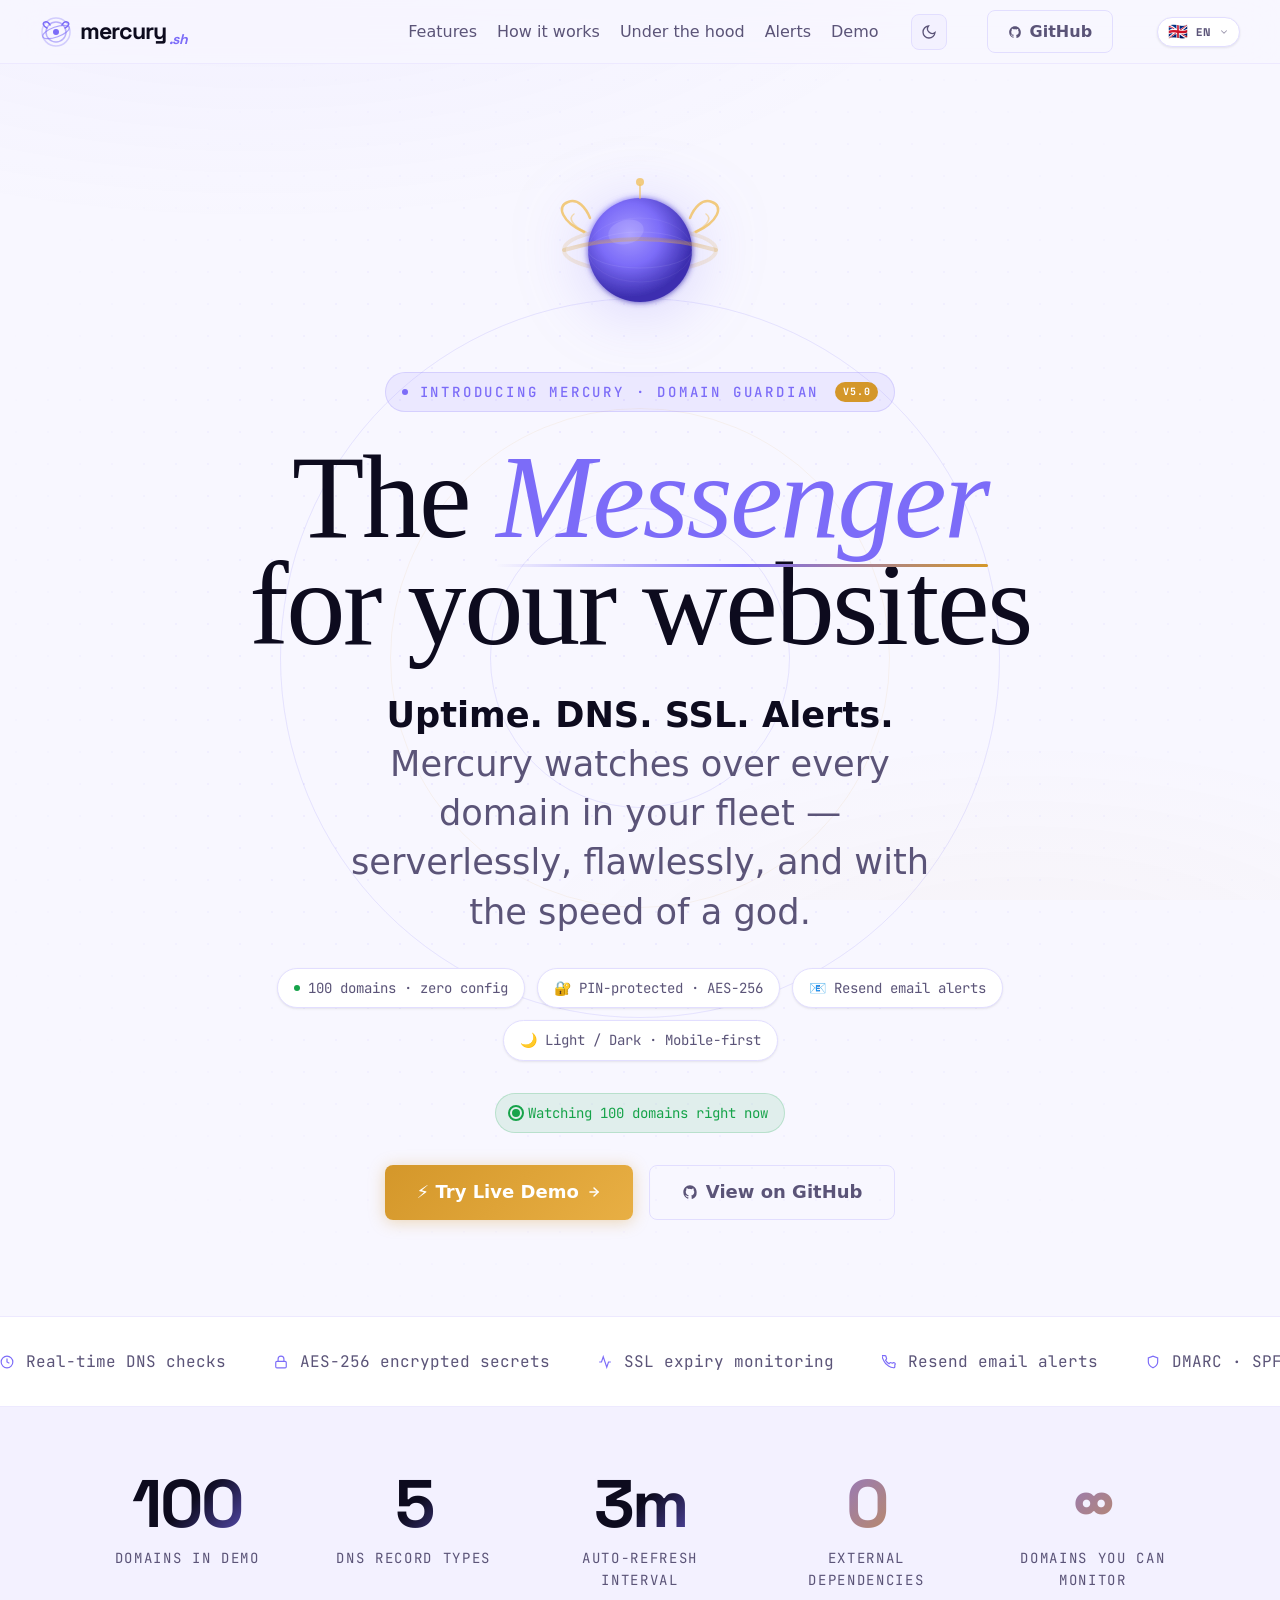
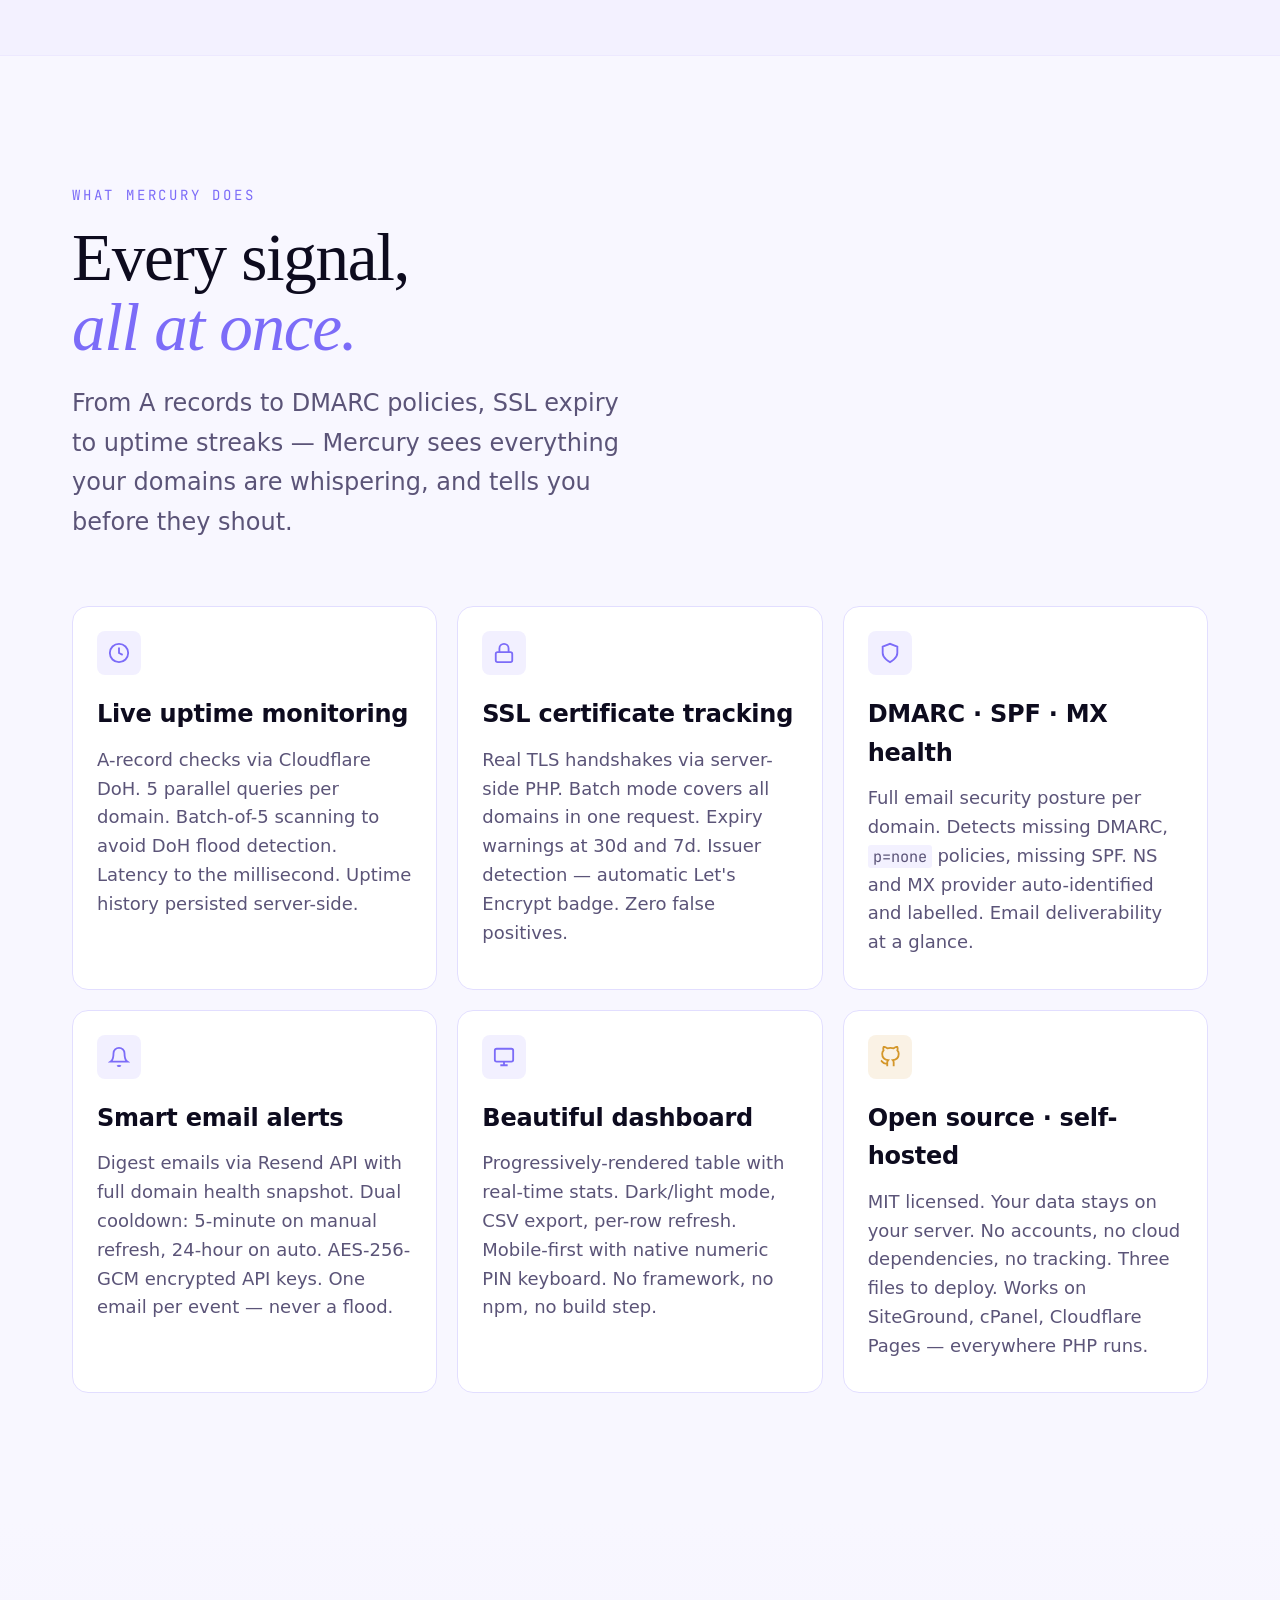
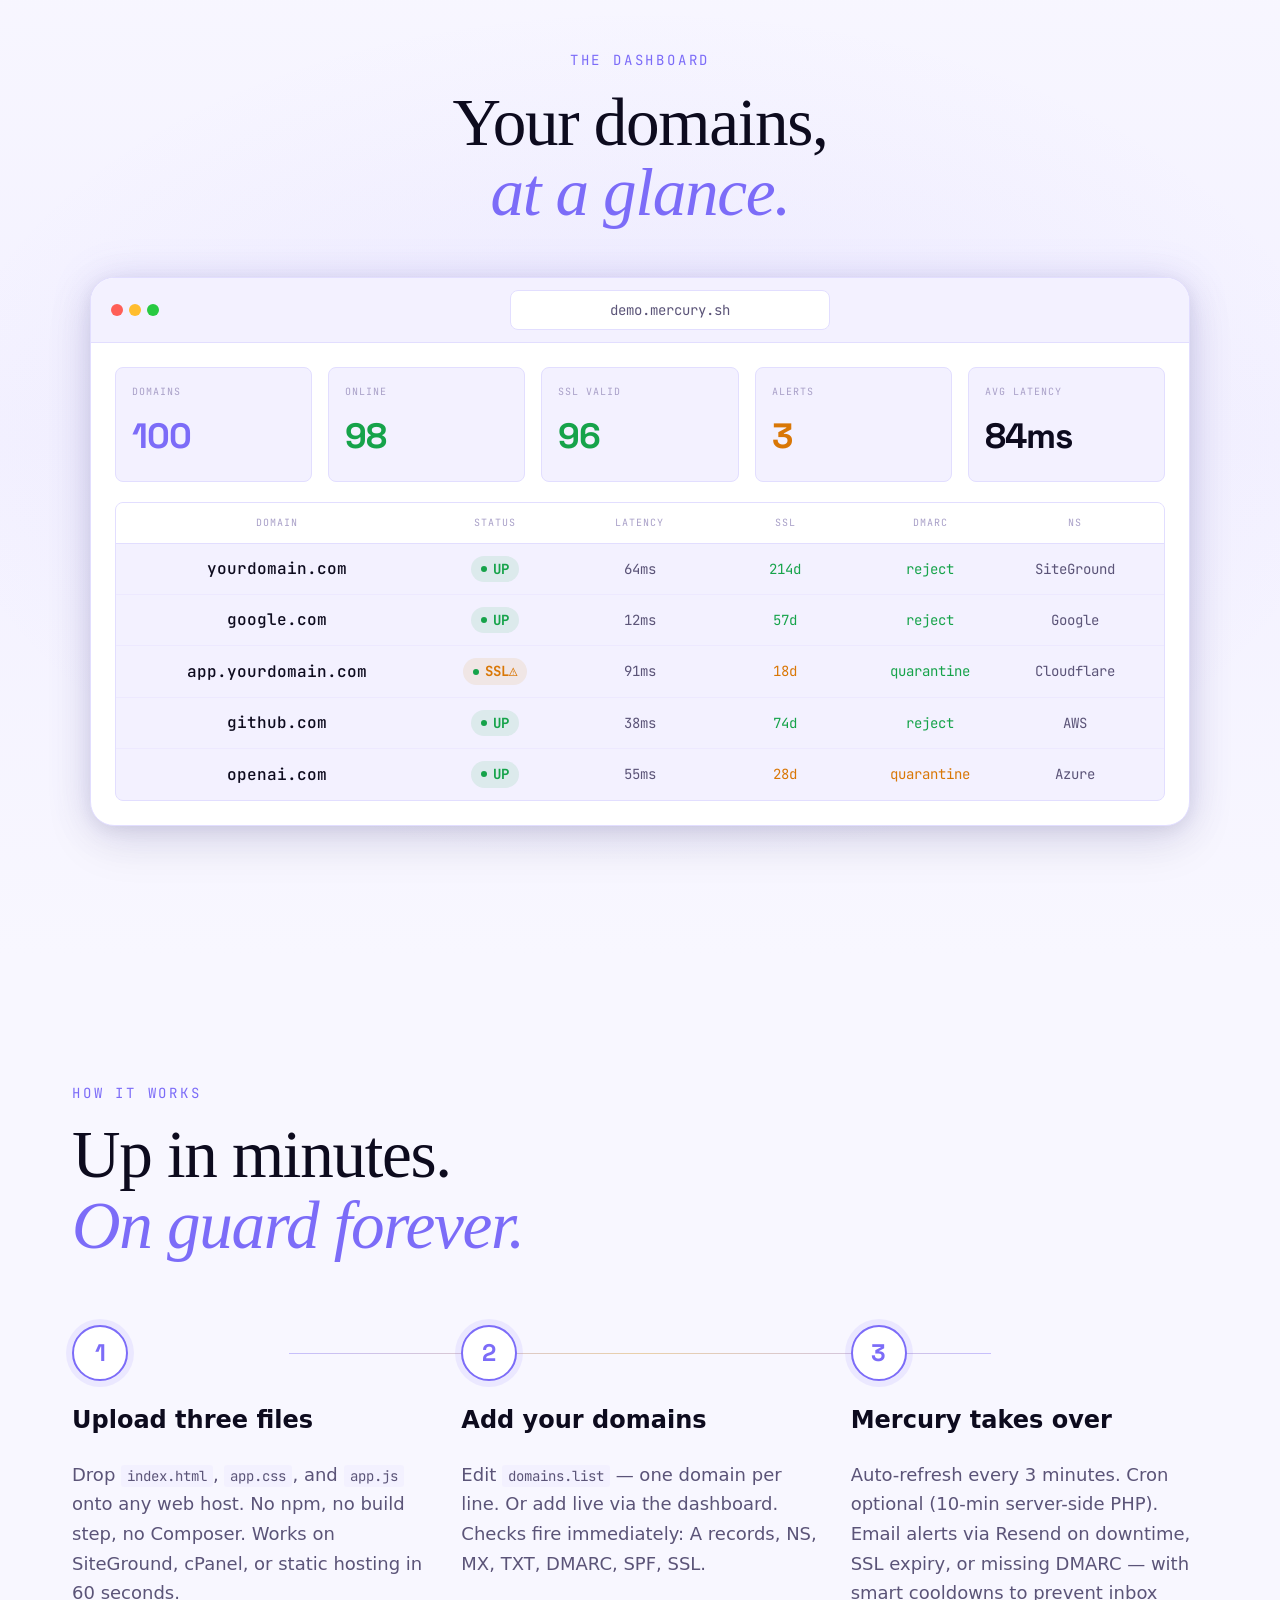
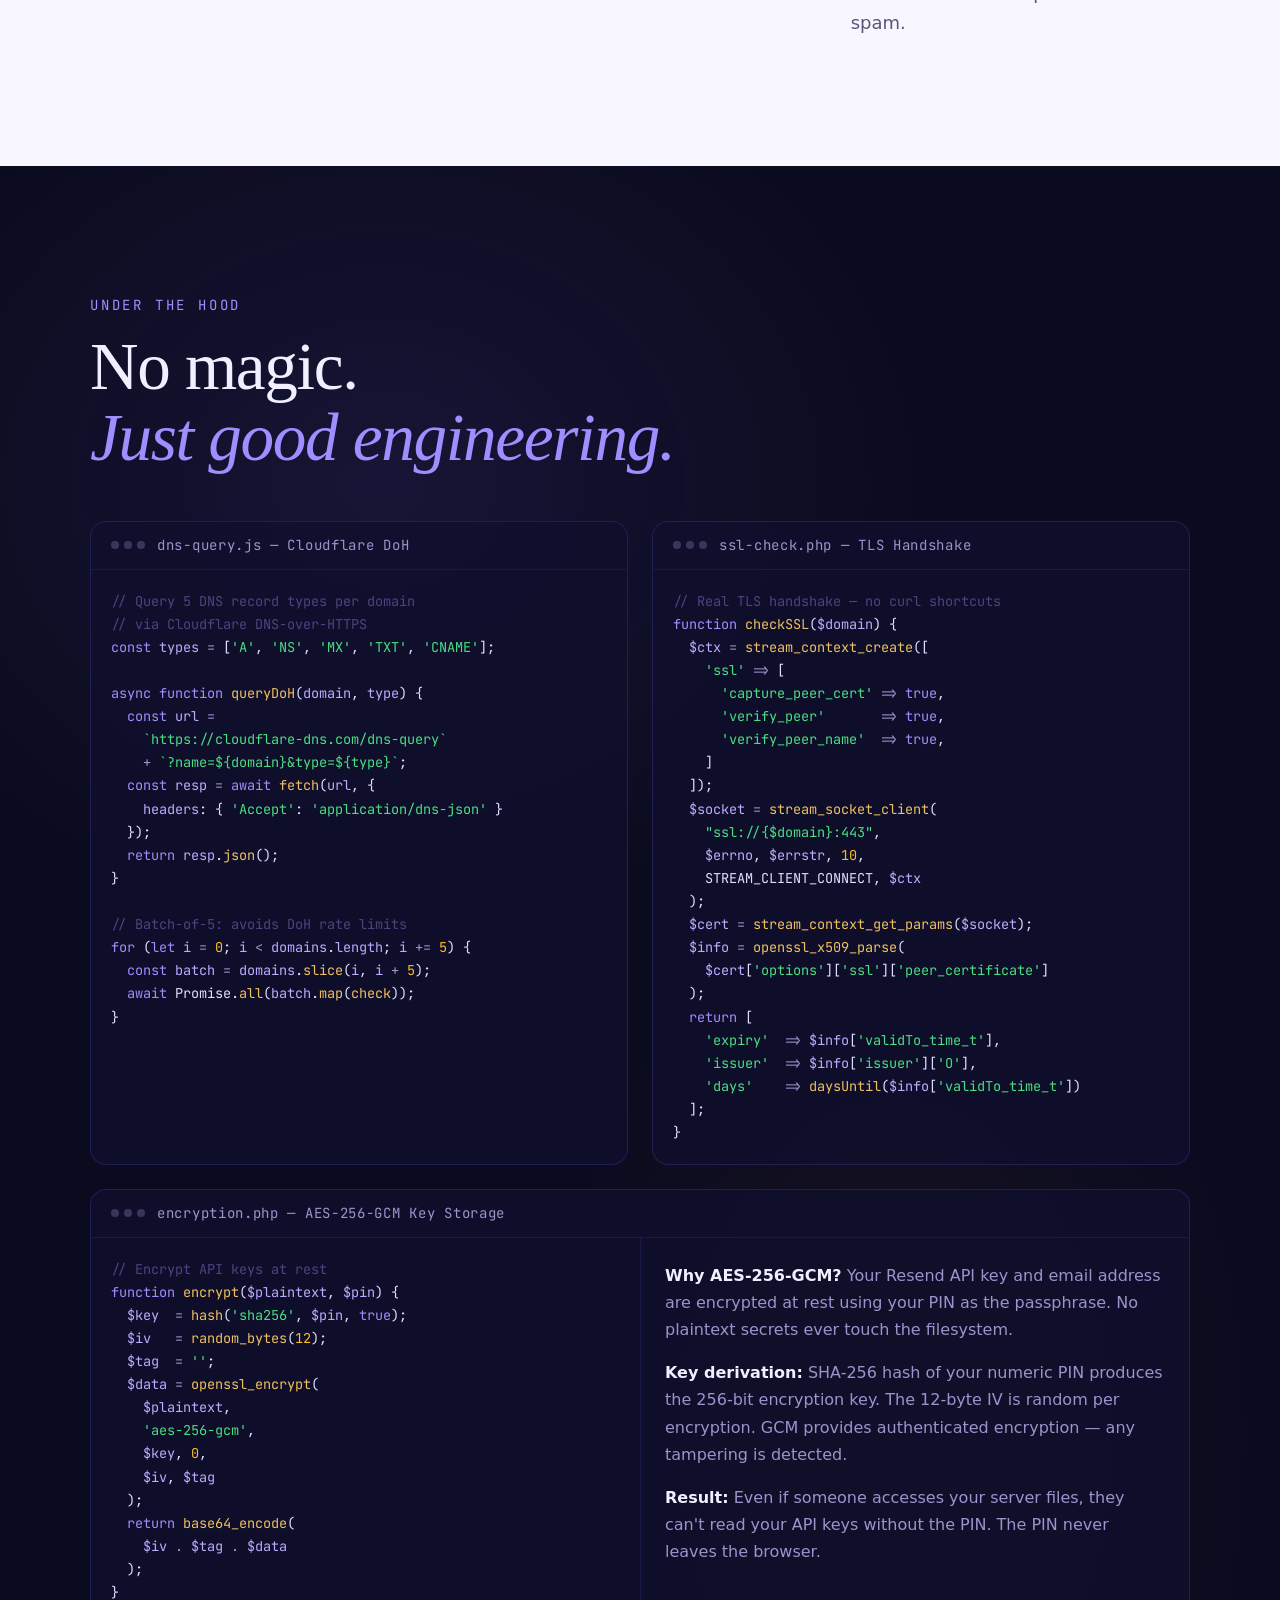
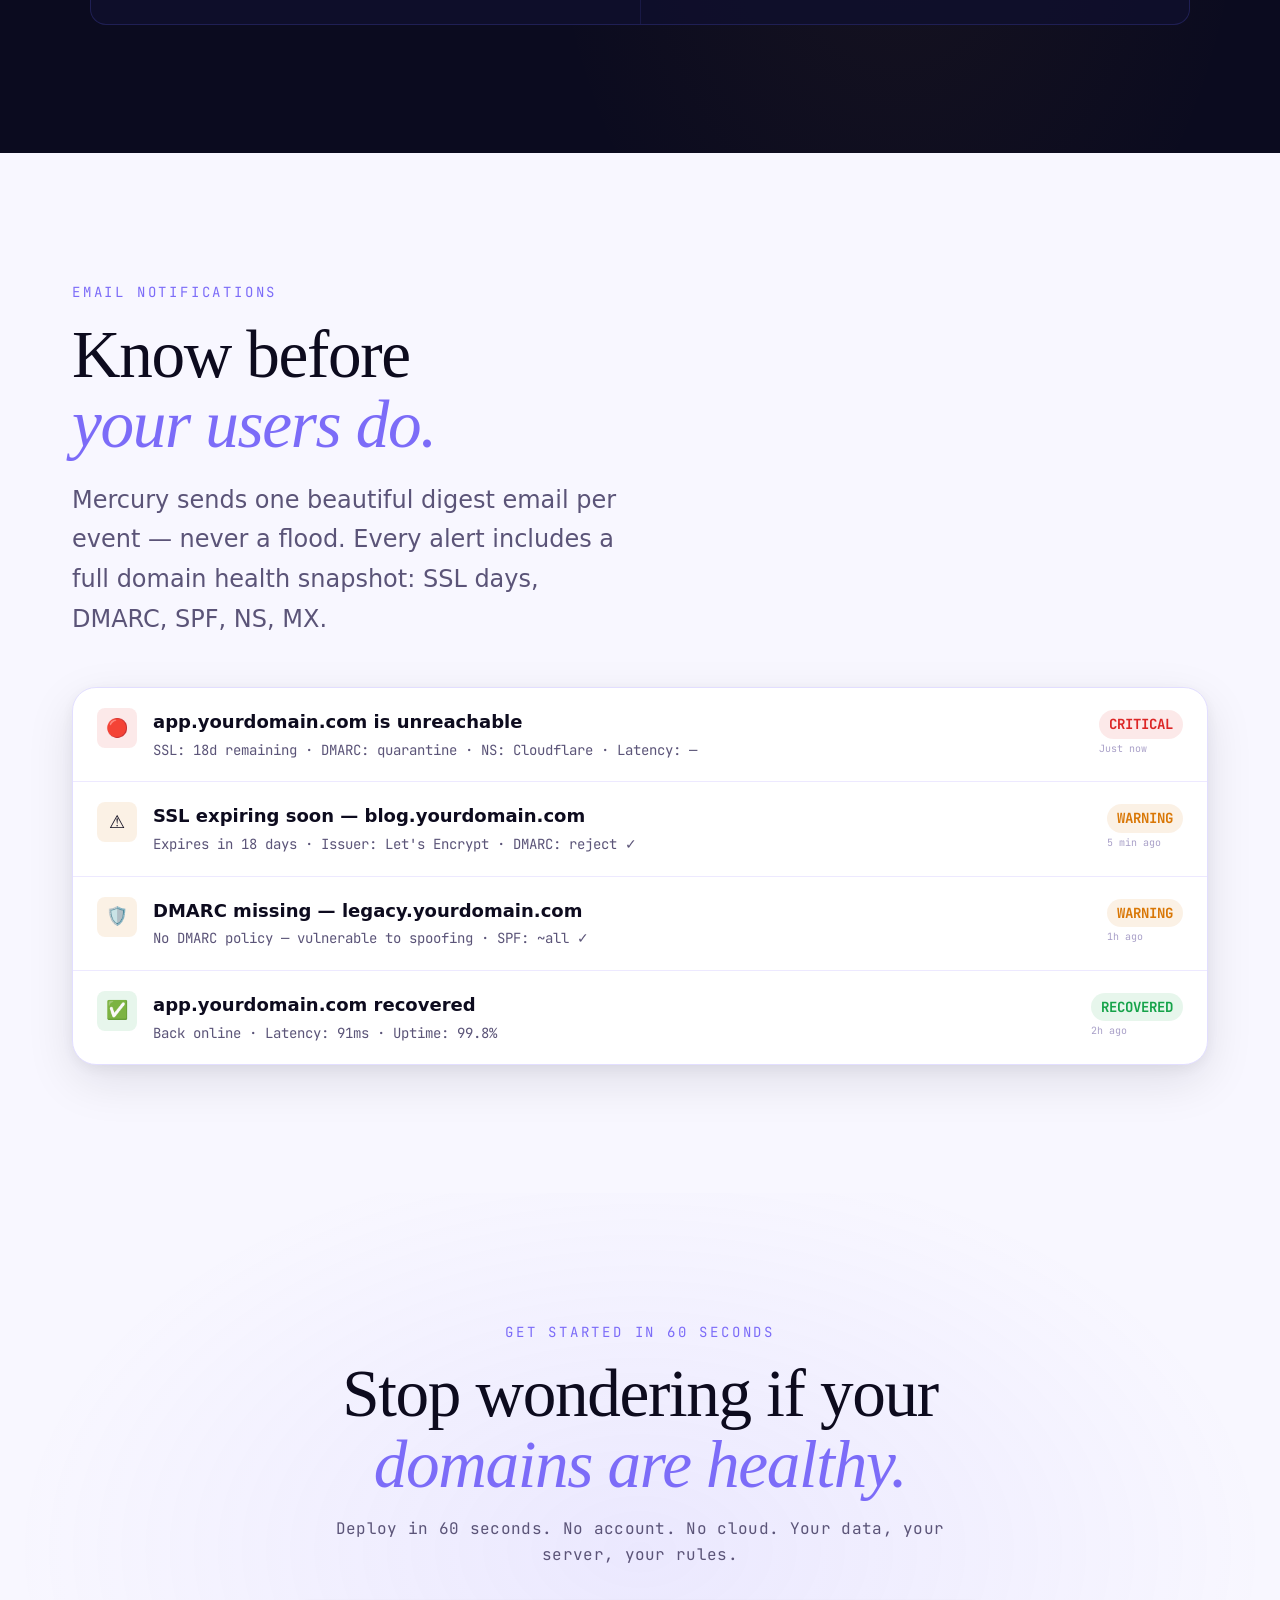
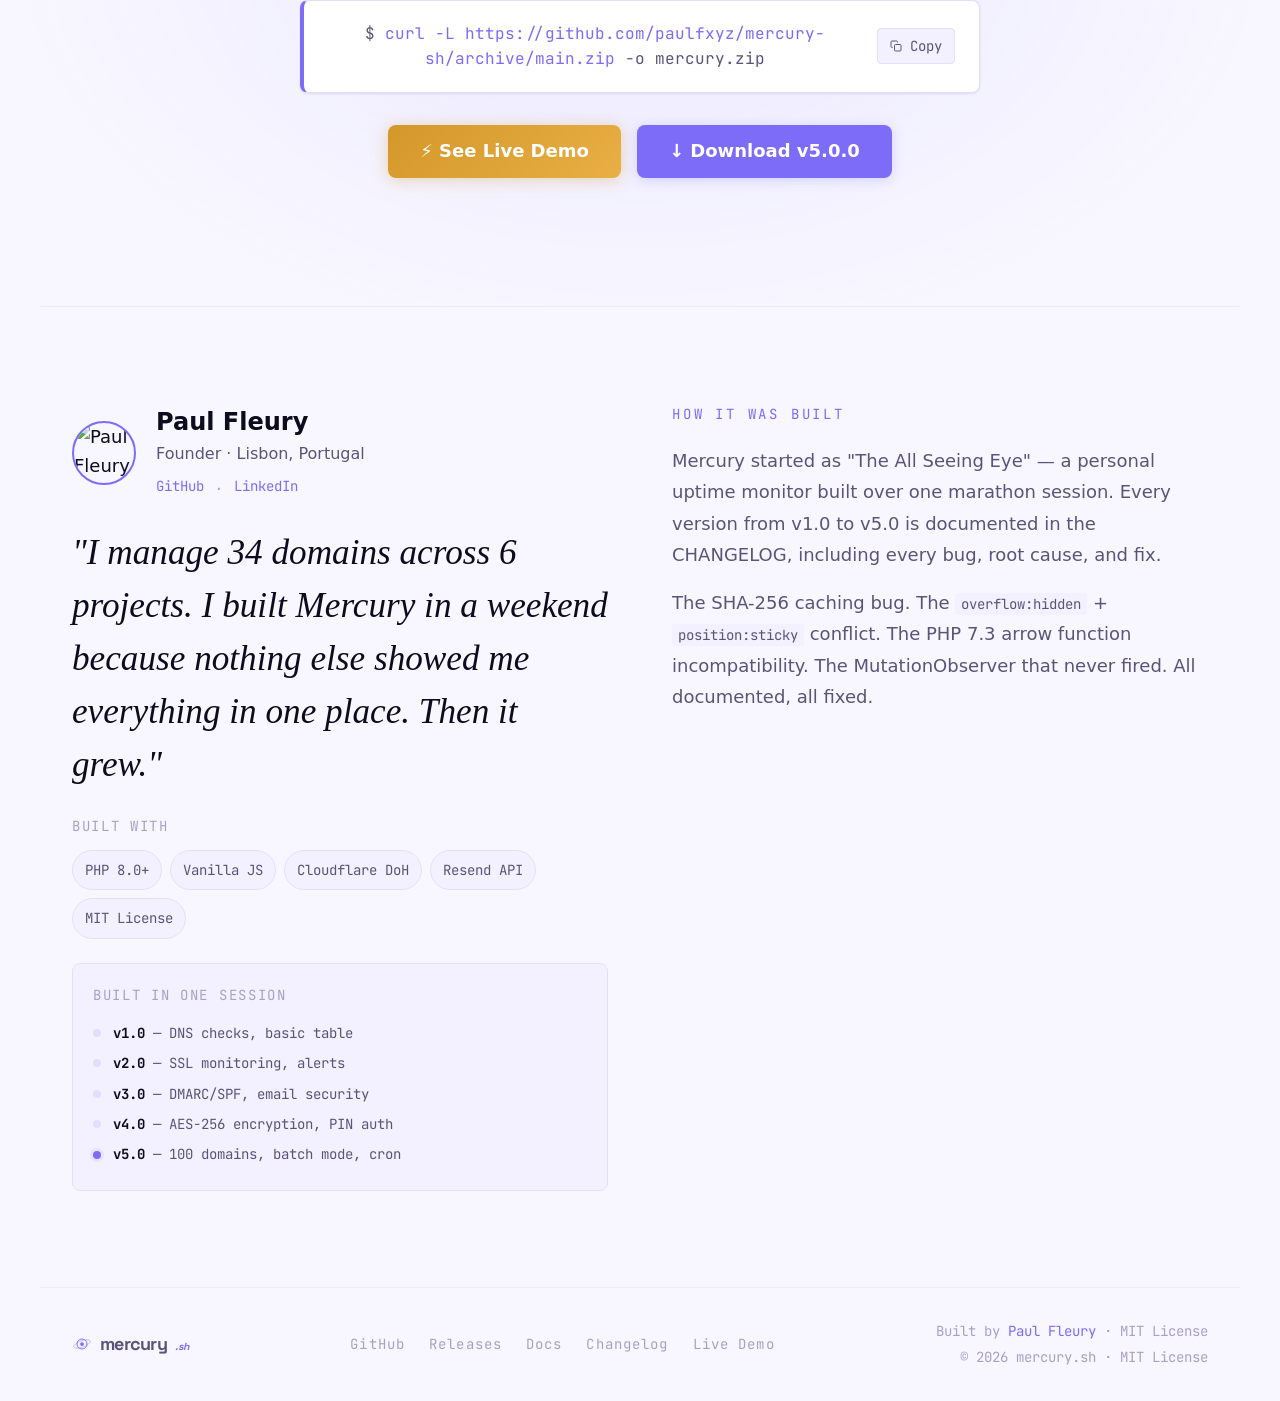
==== landing.html @ 4d234e1e "style: increase logotype size — mercury 1.45rem, .sh 0.88rem" ====
<!DOCTYPE html>
<html lang="en" data-theme="light">
<head>
<!-- Mercury.sh — Domain Guardian -->

<meta charset="UTF-8">
<meta name="viewport" content="width=device-width, initial-scale=1.0">
<title>Mercury — The Messenger God for Your Domains</title>
<meta name="description" content="Mercury watches over your websites and domains. Uptime, DNS, SSL, and email alerts — flawlessly, serverlessly.">
<meta name="theme-color" content="#7C6CF8">

<!-- Favicons & App Icons -->
<!-- SVG favicon — scales perfectly at all sizes -->
<link rel="icon" type="image/svg+xml" href="data:image/svg+xml,%3Csvg xmlns='http://www.w3.org/2000/svg' viewBox='0 0 32 32'%3E%3Crect width='32' height='32' rx='8' fill='%237C6CF8'/%3E%3Ccircle cx='16' cy='16' r='8' stroke='white' stroke-width='1.5' fill='none'/%3E%3Cellipse cx='16' cy='16' rx='13' ry='4.5' stroke='white' stroke-width='1.1' fill='none' transform='rotate(-20 16 16)' opacity='0.8'/%3E%3Ccircle cx='16' cy='16' r='3' fill='white'/%3E%3C/svg%3E">
<!-- PNG fallback for legacy browsers -->
<link rel="alternate icon" type="image/png" sizes="32x32" href="[data-uri]">
<!-- Apple Touch Icon -->
<link rel="apple-touch-icon" sizes="180x180" href="data:image/svg+xml,%3Csvg xmlns='http://www.w3.org/2000/svg' viewBox='0 0 180 180'%3E%3Crect width='180' height='180' rx='40' fill='%237C6CF8'/%3E%3Ccircle cx='90' cy='90' r='50' stroke='white' stroke-width='6' fill='none'/%3E%3Cellipse cx='90' cy='90' rx='80' ry='28' stroke='white' stroke-width='5' fill='none' transform='rotate(-20 90 90)' opacity='0.8'/%3E%3Ccircle cx='90' cy='90' r='16' fill='white'/%3E%3C/svg%3E">
<!-- PWA / manifest color -->
<meta name="apple-mobile-web-app-capable" content="yes">
<meta name="apple-mobile-web-app-status-bar-style" content="default">
<meta name="apple-mobile-web-app-title" content="Mercury">
<meta name="application-name" content="Mercury">
<meta name="msapplication-TileColor" content="#7C6CF8">

<!-- Fonts: Instrument Serif (display) + Cabinet Grotesk (stats) + Satoshi (body) + JetBrains Mono + Space Grotesk (logotype) -->
<link rel="preconnect" href="https://api.fontshare.com">
<link href="https://api.fontshare.com/v2/css?f[]=instrument-serif@400,400i&f[]=cabinet-grotesk@700,800,900&f[]=satoshi@400,500,700&display=swap" rel="stylesheet">
<link rel="preconnect" href="https://fonts.googleapis.com">
<link rel="preconnect" href="https://fonts.gstatic.com" crossorigin>
<link href="https://fonts.googleapis.com/css2?family=JetBrains+Mono:wght@400;500&family=Space+Grotesk:wght@600;700;800&display=swap" rel="stylesheet">

<style>
/* ═══════════════════════════════════════════════════════════
   MERCURY.SH — Design System
   Brand: Mercury, the Winged Messenger God
   Palette: Pearl white primary · Quicksilver violet accent · Midnight dark
   Typography: Instrument Serif (display) · Satoshi (body) · JetBrains Mono (code)
═══════════════════════════════════════════════════════════ */

/* ── Design Tokens ───────────────────────────────────────── */
:root {
  /* Type scale (fluid, clamp-based) */
  --text-xs:   clamp(0.75rem,  0.7rem  + 0.25vw, 0.875rem);
  --text-sm:   clamp(0.875rem, 0.8rem  + 0.35vw, 1rem);
  --text-base: clamp(1rem,     0.95rem + 0.25vw, 1.125rem);
  --text-lg:   clamp(1.125rem, 1rem    + 0.75vw, 1.5rem);
  --text-xl:   clamp(1.5rem,   1.2rem  + 1.25vw, 2.25rem);
  --text-2xl:  clamp(2rem,     1.2rem  + 2.5vw,  3.5rem);
  --text-3xl:  clamp(2.5rem,   1rem    + 4vw,    5rem);
  --text-hero: clamp(3.5rem,   1rem    + 8vw,    9rem);

  /* Spacing (4px base grid) */
  --space-1: 0.25rem; --space-2: 0.5rem; --space-3: 0.75rem;
  --space-4: 1rem;    --space-5: 1.25rem; --space-6: 1.5rem;
  --space-8: 2rem;    --space-10: 2.5rem; --space-12: 3rem;
  --space-16: 4rem;   --space-20: 5rem;   --space-24: 6rem;
  --space-32: 8rem;

  /* Border radius */
  --radius-sm: 4px;
  --radius-md: 8px;
  --radius-lg: 16px;
  --radius-xl: 24px;
  --radius-full: 9999px;

  /* Fonts */
  --font-display: 'Instrument Serif', Georgia, serif;
  --font-logo:    'Space Grotesk', 'Cabinet Grotesk', 'DM Sans', sans-serif;
  --font-body:    'Satoshi', 'DM Sans', system-ui, sans-serif;
  --font-mono:    'JetBrains Mono', 'Fira Code', 'Courier New', monospace;

  /* Transitions */
  --ease: 200ms cubic-bezier(0.16, 1, 0.3, 1);
  --ease-slow: 600ms cubic-bezier(0.16, 1, 0.3, 1);
}

/* ── Light Theme (default) ────────────────────────────────── */
[data-theme="light"] {
  --bg:          #F8F7FF;
  --bg-2:        #FFFFFF;
  --surface:     #FFFFFF;
  --surface-2:   #F3F1FF;
  --surface-3:   #EAE7FF;
  --border:      #E2DEFF;
  --border-soft: #EDE9FF;

  --text:        #0D0B1E;
  --text-muted:  #5B5478;
  --text-faint:  #A9A0C8;

  --accent:      #7C6CF8;
  --accent-2:    #5D4CE8;
  --accent-3:    #A396FF;
  --accent-soft: rgba(124, 108, 248, 0.10);
  --accent-glow: rgba(124, 108, 248, 0.25);

  --gold:        #D4972A;
  --gold-soft:   rgba(212, 151, 42, 0.12);

  --green:       #16A34A;
  --green-soft:  rgba(22, 163, 74, 0.10);
  --red:         #DC2626;
  --amber:       #D97706;

  --shadow-sm:   0 1px 3px rgba(13, 11, 30, 0.06), 0 1px 2px rgba(13, 11, 30, 0.04);
  --shadow-md:   0 4px 16px rgba(13, 11, 30, 0.08), 0 2px 6px rgba(13, 11, 30, 0.05);
  --shadow-lg:   0 16px 48px rgba(13, 11, 30, 0.10), 0 4px 16px rgba(13, 11, 30, 0.06);
  --shadow-glow: 0 0 40px rgba(124, 108, 248, 0.15);
  --shadow-gold: 0 0 40px rgba(212, 151, 42, 0.15);
}

/* ── Dark Theme ────────────────────────────────────────────── */
[data-theme="dark"] {
  --bg:          #07071A;
  --bg-2:        #0D0D28;
  --surface:     #0F0F2E;
  --surface-2:   #161640;
  --surface-3:   #1E1E52;
  --border:      #252560;
  --border-soft: #1A1A48;

  --text:        #F0EEFF;
  --text-muted:  #9B93CC;
  --text-faint:  #4A4480;

  --accent:      #9D8FFF;
  --accent-2:    #B8ADFF;
  --accent-3:    #7C6CF8;
  --accent-soft: rgba(157, 143, 255, 0.12);
  --accent-glow: rgba(157, 143, 255, 0.30);

  --gold:        #F0C060;
  --gold-soft:   rgba(240, 192, 96, 0.12);

  --green:       #4ADE80;
  --green-soft:  rgba(74, 222, 128, 0.12);
  --red:         #F87171;
  --amber:       #FBBF24;

  --shadow-sm:   0 1px 3px rgba(0, 0, 0, 0.4);
  --shadow-md:   0 4px 16px rgba(0, 0, 0, 0.5);
  --shadow-lg:   0 16px 48px rgba(0, 0, 0, 0.6);
  --shadow-glow: 0 0 60px rgba(157, 143, 255, 0.20);
  --shadow-gold: 0 0 60px rgba(240, 192, 96, 0.15);
}

/* ── Reset & Base ──────────────────────────────────────────── */
*, *::before, *::after { box-sizing: border-box; margin: 0; padding: 0; }

html {
  scroll-behavior: smooth;
  scroll-padding-top: 80px;
  -webkit-font-smoothing: antialiased;
  -moz-osx-font-smoothing: grayscale;
}

body {
  font-family: var(--font-body);
  font-size: var(--text-base);
  color: var(--text);
  background: var(--bg);
  line-height: 1.6;
  overflow-x: hidden;
  transition: background var(--ease-slow), color var(--ease-slow);
}

a { color: inherit; text-decoration: none; }
img, svg { display: block; }

/* ── Page-level ambient texture ─────────── */
[data-theme="light"] body::before {
  content: '';
  position: fixed; inset: 0; z-index: -1;
  background:
    radial-gradient(ellipse 80% 50% at 20% -10%, rgba(124,108,248,0.06) 0%, transparent 70%),
    radial-gradient(ellipse 60% 40% at 80% 110%, rgba(212,151,42,0.04) 0%, transparent 70%);
  pointer-events: none;
}

[data-theme="dark"] body::before {
  content: '';
  position: fixed; inset: 0; z-index: -1;
  background:
    radial-gradient(ellipse 80% 50% at 20% -10%, rgba(124,108,248,0.12) 0%, transparent 70%),
    radial-gradient(ellipse 60% 40% at 80% 110%, rgba(240,192,96,0.06) 0%, transparent 70%);
  pointer-events: none;
}

/* ═══════════════════════════════════════════════════════════
   NAVIGATION
═══════════════════════════════════════════════════════════ */
nav {
  position: fixed; top: 0; left: 0; right: 0;
  z-index: 100;
  height: 64px;
  display: flex; align-items: center;
  padding: 0 var(--space-8);
  background: rgba(248, 247, 255, 0.80);
  backdrop-filter: blur(20px) saturate(1.6);
  -webkit-backdrop-filter: blur(20px) saturate(1.6);
  border-bottom: 1px solid var(--border-soft);
  transition: background var(--ease-slow);
}

[data-theme="dark"] nav {
  background: rgba(7, 7, 26, 0.85);
}

.nav-inner {
  max-width: 1200px;
  width: 100%;
  margin: 0 auto;
  display: flex;
  align-items: center;
  gap: var(--space-8);
}

/* Logo */
.nav-logo {
  display: flex;
  align-items: center;
  gap: var(--space-2);
  flex-shrink: 0;
  text-decoration: none;
}

.nav-logo-icon {
  width: 32px; height: 32px;
  color: var(--accent);
  flex-shrink: 0;
}

.nav-logo-wordmark {
  display: inline-flex;
  align-items: baseline;
  gap: 2px;
  line-height: 1;
}

.nav-logo-wordmark .logo-mercury {
  font-family: 'Space Grotesk', sans-serif;
  font-size: 1.45rem;
  font-weight: 700;
  letter-spacing: -0.04em;
  color: var(--text);
  line-height: 1;
}

.nav-logo-wordmark .logo-sh {
  font-family: 'Space Grotesk', sans-serif;
  font-size: 0.88rem;
  font-weight: 700;
  font-style: italic;
  letter-spacing: -0.01em;
  color: var(--accent);
  line-height: 1;
  /* shift down relative to baseline */
  position: relative;
  top: 5px;
}

/* Nav links */
.nav-links {
  display: flex;
  align-items: center;
  gap: var(--space-5);
  margin-left: auto;
  list-style: none;
  flex-shrink: 1;
  min-width: 0;
}

.nav-links a {
  font-family: var(--font-body);
  font-size: var(--text-sm);
  font-weight: 500;
  color: var(--text-muted);
  white-space: nowrap;
  transition: color var(--ease);
}

.nav-links a:hover { color: var(--accent); }

/* Hamburger button (hidden on desktop) */
.nav-hamburger {
  display: none;
  flex-direction: column;
  justify-content: center;
  gap: 5px;
  width: 36px;
  height: 36px;
  padding: 6px;
  background: var(--surface-2);
  border: 1px solid var(--border);
  border-radius: var(--radius-md);
  cursor: pointer;
  flex-shrink: 0;
  transition: background var(--ease), border-color var(--ease);
  margin-left: var(--space-2);
}

.nav-hamburger span {
  display: block;
  height: 2px;
  background: var(--text-muted);
  border-radius: 2px;
  transition: transform 250ms ease, opacity 250ms ease, background var(--ease);
}

.nav-hamburger:hover { border-color: var(--accent); background: var(--accent-soft); }
.nav-hamburger:hover span { background: var(--accent); }

/* Hamburger → X animation */
.nav-hamburger.open span:nth-child(1) { transform: translateY(7px) rotate(45deg); }
.nav-hamburger.open span:nth-child(2) { opacity: 0; transform: scaleX(0); }
.nav-hamburger.open span:nth-child(3) { transform: translateY(-7px) rotate(-45deg); }

/* Mobile nav drawer */
.nav-mobile {
  display: none;
  position: fixed;
  top: 64px;
  left: 0;
  right: 0;
  z-index: 99;
  background: var(--surface);
  border-bottom: 1px solid var(--border);
  box-shadow: var(--shadow-lg);
  padding: var(--space-4) var(--space-6);
  flex-direction: column;
  gap: var(--space-1);
  transform: translateY(-8px);
  opacity: 0;
  transition: transform 220ms cubic-bezier(0.16, 1, 0.3, 1), opacity 220ms ease;
}

[data-theme="dark"] .nav-mobile {
  background: rgba(13, 11, 30, 0.97);
  backdrop-filter: blur(20px);
}

.nav-mobile.open {
  display: flex;
  transform: translateY(0);
  opacity: 1;
}

.nav-mobile a {
  display: block;
  padding: var(--space-3) var(--space-2);
  font-family: var(--font-body);
  font-size: var(--text-base);
  font-weight: 500;
  color: var(--text-muted);
  border-radius: var(--radius-md);
  transition: background var(--ease), color var(--ease);
}

.nav-mobile a:hover {
  background: var(--accent-soft);
  color: var(--accent);
}

.nav-mobile-divider {
  height: 1px;
  background: var(--border-soft);
  margin: var(--space-2) 0;
}

/* Mobile lang picker inside drawer */
.nav-mobile-lang {
  display: flex;
  flex-wrap: wrap;
  gap: var(--space-2);
  padding: var(--space-2) var(--space-2) var(--space-3);
}

.nav-mobile-lang-btn {
  display: inline-flex;
  align-items: center;
  gap: var(--space-2);
  padding: var(--space-2) var(--space-3);
  border-radius: var(--radius-full);
  border: 1px solid var(--border);
  background: var(--surface-2);
  font-family: var(--font-body);
  font-size: var(--text-xs);
  color: var(--text-muted);
  cursor: pointer;
  transition: all var(--ease);
  white-space: nowrap;
}

.nav-mobile-lang-btn:hover,
.nav-mobile-lang-btn.active {
  background: var(--accent-soft);
  border-color: var(--accent);
  color: var(--accent);
}

/* Theme toggle */
.theme-btn {
  display: flex; align-items: center; justify-content: center;
  width: 36px; height: 36px;
  background: var(--surface-2);
  border: 1px solid var(--border);
  border-radius: var(--radius-md);
  cursor: pointer;
  color: var(--text-muted);
  transition: all var(--ease);
  flex-shrink: 0;
}
.theme-btn:hover { color: var(--accent); border-color: var(--accent); }

/* CTA button */
.btn {
  display: inline-flex; align-items: center; gap: var(--space-2);
  padding: var(--space-2) var(--space-5);
  font-family: var(--font-body);
  font-size: var(--text-sm);
  font-weight: 700;
  border-radius: var(--radius-md);
  cursor: pointer;
  transition: all var(--ease);
  border: none;
  touch-action: manipulation;
  white-space: nowrap;
}

.btn-primary {
  background: var(--accent);
  color: #fff;
  box-shadow: 0 2px 12px var(--accent-glow);
}
.btn-primary:hover {
  background: var(--accent-2);
  transform: translateY(-1px);
  box-shadow: 0 4px 20px var(--accent-glow);
}

.btn-gold {
  background: linear-gradient(135deg, #D4972A, #E8AF44);
  color: #fff;
  box-shadow: 0 2px 16px rgba(212, 151, 42, 0.35);
  padding: var(--space-3) var(--space-6);
  font-size: var(--text-base);
}
.btn-gold:hover {
  transform: translateY(-2px);
  box-shadow: 0 6px 24px rgba(212, 151, 42, 0.45);
  filter: brightness(1.05);
}

.btn-ghost {
  background: transparent;
  color: var(--text-muted);
  border: 1px solid var(--border);
}
.btn-ghost:hover {
  border-color: var(--accent);
  color: var(--accent);
}

.btn-lg {
  padding: var(--space-3) var(--space-8);
  font-size: var(--text-base);
}

/* ═══════════════════════════════════════════════════════════
   HERO
═══════════════════════════════════════════════════════════ */
.hero {
  min-height: 100vh;
  display: grid;
  place-items: center;
  padding: calc(64px + var(--space-24)) var(--space-8) var(--space-24);
  position: relative;
  overflow: hidden;
}

/* Subtle dot grid background */
.hero::before {
  content: '';
  position: absolute; inset: 0;
  background-image: radial-gradient(circle, var(--border) 1px, transparent 1px);
  background-size: 32px 32px;
  mask-image: radial-gradient(ellipse 70% 70% at 50% 50%, black 30%, transparent 80%);
  -webkit-mask-image: radial-gradient(ellipse 70% 70% at 50% 50%, black 30%, transparent 80%);
  opacity: 0.5;
}

.hero-inner {
  position: relative;
  max-width: 900px;
  width: 100%;
  text-align: center;
  display: flex;
  flex-direction: column;
  align-items: center;
  gap: var(--space-8);
}

/* Mercury planet SVG */
.hero-planet {
  width: clamp(120px, 20vw, 180px);
  height: clamp(120px, 20vw, 180px);
  animation: planet-float 8s ease-in-out infinite;
  filter: drop-shadow(0 8px 32px var(--accent-glow));
}

@keyframes planet-float {
  0%, 100% { transform: translateY(0) rotate(0deg); }
  33%       { transform: translateY(-12px) rotate(2deg); }
  66%       { transform: translateY(-6px) rotate(-1deg); }
}

/* Orbital ring slow spin */
@keyframes ring-spin {
  from { transform: rotate(-20deg); }
  to   { transform: rotate(340deg); }
}

/* Eyebrow */
.hero-eyebrow {
  display: inline-flex;
  align-items: center;
  gap: var(--space-3);
  font-family: var(--font-mono);
  font-size: var(--text-xs);
  font-weight: 500;
  letter-spacing: 0.2em;
  text-transform: uppercase;
  color: var(--accent);
  background: var(--accent-soft);
  border: 1px solid rgba(124, 108, 248, 0.2);
  padding: var(--space-2) var(--space-4);
  border-radius: var(--radius-full);
}

.eyebrow-dot {
  width: 6px; height: 6px;
  border-radius: 50%;
  background: var(--accent);
  animation: pulse-dot 2s ease-in-out infinite;
}

.eyebrow-badge {
  font-family: var(--font-mono);
  font-size: 10px;
  font-weight: 700;
  letter-spacing: 0.08em;
  text-transform: uppercase;
  background: var(--gold);
  color: #fff;
  padding: 2px 8px;
  border-radius: var(--radius-full);
  margin-left: var(--space-1);
}

@keyframes pulse-dot {
  0%, 100% { opacity: 1; transform: scale(1); }
  50%       { opacity: 0.4; transform: scale(0.7); }
}

/* Hero title */
.hero-title {
  font-family: var(--font-display);
  font-size: var(--text-hero);
  font-weight: 400;
  line-height: 0.9;
  letter-spacing: -0.02em;
  color: var(--text);
}

.hero-title em {
  font-style: italic;
  color: var(--accent);
  position: relative;
}

/* Shimmering underline on title accent */
.hero-title em::after {
  content: '';
  position: absolute;
  bottom: -4px; left: 0; right: 0;
  height: 3px;
  background: linear-gradient(90deg, transparent, var(--accent), var(--gold), var(--accent), transparent);
  background-size: 200% 100%;
  border-radius: 2px;
  animation: shimmer-line 3s linear infinite;
}

@keyframes shimmer-line {
  0%   { background-position: 200% 0; }
  100% { background-position: -200% 0; }
}

/* Hero subtitle */
.hero-subtitle {
  font-family: var(--font-body);
  font-size: var(--text-xl);
  font-weight: 500;
  color: var(--text-muted);
  line-height: 1.4;
  max-width: 580px;
}

.hero-subtitle strong {
  color: var(--text);
  font-weight: 700;
}

/* Stat pills */
.hero-stats {
  display: flex;
  flex-wrap: wrap;
  justify-content: center;
  gap: var(--space-3);
}

.stat-pill {
  display: inline-flex;
  align-items: center;
  gap: var(--space-2);
  font-family: var(--font-mono);
  font-size: var(--text-xs);
  color: var(--text-muted);
  background: var(--surface);
  border: 1px solid var(--border);
  padding: var(--space-2) var(--space-4);
  border-radius: var(--radius-full);
  box-shadow: var(--shadow-sm);
}

.stat-pill-dot {
  width: 6px; height: 6px;
  border-radius: 50%;
  background: var(--green);
}

/* Live counter animation */
.live-indicator {
  display: inline-flex;
  align-items: center;
  gap: var(--space-2);
  font-family: var(--font-mono);
  font-size: var(--text-xs);
  color: var(--green);
  background: var(--green-soft);
  border: 1px solid rgba(22, 163, 74, 0.2);
  padding: var(--space-2) var(--space-4);
  border-radius: var(--radius-full);
}

.live-indicator .pulse-ring {
  width: 8px; height: 8px;
  border-radius: 50%;
  background: var(--green);
  position: relative;
}

.live-indicator .pulse-ring::after {
  content: '';
  position: absolute; inset: -4px;
  border-radius: 50%;
  border: 2px solid var(--green);
  animation: ring-pulse 2s ease-out infinite;
}

@keyframes ring-pulse {
  0%   { opacity: 1; transform: scale(0.6); }
  100% { opacity: 0; transform: scale(1.6); }
}

/* Hero buttons */
.hero-actions {
  display: flex;
  flex-wrap: wrap;
  justify-content: center;
  gap: var(--space-4);
}

/* ═══════════════════════════════════════════════════════════
   ORBITAL ANIMATION (hero decorative rings)
═══════════════════════════════════════════════════════════ */
.orbit-ring {
  position: absolute;
  border-radius: 50%;
  border: 1px solid rgba(124, 108, 248, 0.15);
  top: 50%;
  left: 50%;
  transform: translate(-50%, -50%);
  animation: orbit-pulse 6s ease-in-out infinite;
  pointer-events: none;
}

.orbit-ring:nth-child(1) { width: 300px; height: 300px; animation-delay: 0s; }
.orbit-ring:nth-child(2) { width: 500px; height: 500px; animation-delay: -2s; border-color: rgba(212,151,42,0.08); animation: orbit-pulse 6s ease-in-out infinite, orbit-rotate 60s linear infinite; }
.orbit-ring:nth-child(3) { width: 720px; height: 720px; animation-delay: -4s; }

@keyframes orbit-pulse {
  0%, 100% { opacity: 0.5; transform: translate(-50%, -50%) scale(1); }
  50%       { opacity: 1;   transform: translate(-50%, -50%) scale(1.02); }
}

@keyframes orbit-rotate {
  from { transform: translate(-50%, -50%) rotate(0deg); }
  to   { transform: translate(-50%, -50%) rotate(360deg); }
}

/* ═══════════════════════════════════════════════════════════
   MARQUEE (trust bar)
═══════════════════════════════════════════════════════════ */
.marquee-section {
  padding: var(--space-8) 0;
  border-top: 1px solid var(--border-soft);
  border-bottom: 1px solid var(--border-soft);
  overflow: hidden;
  background: var(--surface);
}

.marquee-track {
  display: flex;
  gap: var(--space-12);
  animation: marquee 30s linear infinite;
  width: max-content;
}

.marquee-item {
  display: flex;
  align-items: center;
  gap: var(--space-3);
  font-family: var(--font-mono);
  font-size: var(--text-sm);
  color: var(--text-muted);
  white-space: nowrap;
  flex-shrink: 0;
}

.marquee-item svg { color: var(--accent); }

@keyframes marquee {
  from { transform: translateX(0); }
  to   { transform: translateX(-50%); }
}

/* ═══════════════════════════════════════════════════════════
   NUMBERS STATS BAND
═══════════════════════════════════════════════════════════ */
.numbers-section {
  padding: var(--space-16) var(--space-8);
  background: var(--surface-2);
  border-bottom: 1px solid var(--border-soft);
}

.numbers-inner {
  max-width: 1100px;
  margin: 0 auto;
  display: grid;
  grid-template-columns: repeat(5, 1fr);
  gap: var(--space-8);
  text-align: center;
}

.number-item {
  display: flex;
  flex-direction: column;
  gap: var(--space-2);
}

.number-value {
  font-family: var(--font-logo);
  font-size: clamp(2.5rem, 1rem + 4vw, 4.5rem);
  font-weight: 900;
  letter-spacing: -0.04em;
  line-height: 1;
  color: var(--text);
  background: linear-gradient(135deg, var(--text) 50%, var(--accent) 100%);
  -webkit-background-clip: text;
  -webkit-text-fill-color: transparent;
  background-clip: text;
}

.number-value.accent-grad {
  background: linear-gradient(135deg, var(--accent) 0%, var(--gold) 100%);
  -webkit-background-clip: text;
  -webkit-text-fill-color: transparent;
  background-clip: text;
}

.number-label {
  font-family: var(--font-mono);
  font-size: var(--text-xs);
  letter-spacing: 0.12em;
  text-transform: uppercase;
  color: var(--text-muted);
}

/* ═══════════════════════════════════════════════════════════
   FEATURES SECTION
═══════════════════════════════════════════════════════════ */
.section {
  max-width: 1200px;
  margin: 0 auto;
  padding: var(--space-32) var(--space-8);
}

.section-eyebrow {
  font-family: var(--font-mono);
  font-size: var(--text-xs);
  letter-spacing: 0.2em;
  text-transform: uppercase;
  color: var(--accent);
  margin-bottom: var(--space-4);
}

.section-title {
  font-family: var(--font-display);
  font-size: var(--text-3xl);
  font-weight: 400;
  line-height: 1.05;
  letter-spacing: -0.02em;
  color: var(--text);
  margin-bottom: var(--space-5);
}

.section-title em {
  font-style: italic;
  color: var(--accent);
}

.section-body {
  font-size: var(--text-lg);
  color: var(--text-muted);
  max-width: 560px;
  line-height: 1.65;
}

/* Feature grid */
.feature-grid {
  display: grid;
  grid-template-columns: repeat(3, 1fr);
  gap: var(--space-5);
  margin-top: var(--space-16);
}

.feature-card {
  background: var(--surface);
  border: 1px solid var(--border);
  border-radius: var(--radius-lg);
  padding: var(--space-6) var(--space-6) var(--space-8);
  transition: all var(--ease);
  position: relative;
  overflow: hidden;
}

.feature-card::before {
  content: '';
  position: absolute;
  top: 0; left: 0; right: 0;
  height: 3px;
  background: linear-gradient(90deg, var(--accent), var(--accent-3));
  opacity: 0;
  transition: opacity var(--ease);
}

.feature-card:hover {
  border-color: var(--accent);
  box-shadow: var(--shadow-md), 0 0 0 1px var(--accent-soft);
  transform: translateY(-2px);
}

.feature-card:hover::before { opacity: 1; }

.feature-icon {
  width: 44px; height: 44px;
  background: var(--accent-soft);
  border-radius: var(--radius-md);
  display: flex; align-items: center; justify-content: center;
  margin-bottom: var(--space-5);
  color: var(--accent);
}

.feature-icon.gold-icon {
  background: var(--gold-soft);
  color: var(--gold);
}

.feature-title {
  font-family: var(--font-body);
  font-size: var(--text-lg);
  font-weight: 700;
  color: var(--text);
  margin-bottom: var(--space-3);
  letter-spacing: -0.01em;
}

.feature-body {
  font-size: var(--text-base);
  color: var(--text-muted);
  line-height: 1.6;
}

.feature-body code {
  font-family: var(--font-mono);
  font-size: 0.85em;
  background: var(--surface-2);
  padding: 1px 5px;
  border-radius: 3px;
}

/* ═══════════════════════════════════════════════════════════
   DASHBOARD PREVIEW (mock)
═══════════════════════════════════════════════════════════ */
.preview-section {
  padding: var(--space-32) var(--space-8);
  background: linear-gradient(180deg, var(--bg) 0%, var(--surface-2) 50%, var(--bg) 100%);
  position: relative;
  overflow: hidden;
}

.preview-section::before {
  content: '';
  position: absolute;
  inset: 0;
  background: radial-gradient(ellipse 80% 60% at 50% 50%, var(--accent-glow) 0%, transparent 70%);
  opacity: 0.3;
}

.preview-inner {
  position: relative;
  max-width: 1100px;
  margin: 0 auto;
  text-align: center;
}

/* Browser chrome mock */
.browser-chrome {
  background: var(--surface);
  border: 1px solid var(--border);
  border-radius: var(--radius-xl);
  box-shadow: var(--shadow-lg), var(--shadow-glow);
  overflow: hidden;
  margin-top: var(--space-12);
}

.browser-bar {
  background: var(--surface-2);
  border-bottom: 1px solid var(--border);
  padding: var(--space-3) var(--space-5);
  display: flex;
  align-items: center;
  gap: var(--space-3);
}

.browser-dots { display: flex; gap: 6px; }
.browser-dot {
  width: 12px; height: 12px;
  border-radius: 50%;
}
.bd-red   { background: #FF5F57; }
.bd-amber { background: #FFBD2E; }
.bd-green { background: #28CA41; }

.browser-url {
  flex: 1;
  background: var(--surface);
  border: 1px solid var(--border);
  border-radius: var(--radius-md);
  padding: var(--space-2) var(--space-4);
  font-family: var(--font-mono);
  font-size: var(--text-xs);
  color: var(--text-muted);
  max-width: 320px;
  margin: 0 auto;
}

/* Dashboard mock content */
.dash-mock {
  padding: var(--space-6);
}

/* Stats row */
.dash-stats {
  display: grid;
  grid-template-columns: repeat(5, 1fr);
  gap: var(--space-4);
  margin-bottom: var(--space-5);
}

.dash-stat {
  background: var(--surface-2);
  border: 1px solid var(--border);
  border-radius: var(--radius-md);
  padding: var(--space-4);
  text-align: left;
}

.dash-stat-label {
  font-family: var(--font-mono);
  font-size: 10px;
  text-transform: uppercase;
  letter-spacing: 0.1em;
  color: var(--text-faint);
  margin-bottom: var(--space-2);
}

.dash-stat-value {
  font-family: var(--font-logo);
  font-size: var(--text-xl);
  font-weight: 800;
  color: var(--text);
  letter-spacing: -0.03em;
}

.dash-stat-value.accent { color: var(--accent); }
.dash-stat-value.green  { color: var(--green); }

/* Domain table */
.dash-table {
  background: var(--surface-2);
  border: 1px solid var(--border);
  border-radius: var(--radius-md);
  overflow: hidden;
}

.dash-thead {
  display: grid;
  grid-template-columns: 2fr 1fr 1fr 1fr 1fr 1fr;
  padding: var(--space-3) var(--space-4);
  border-bottom: 1px solid var(--border);
  background: var(--surface);
}

.dash-th {
  font-family: var(--font-mono);
  font-size: 10px;
  text-transform: uppercase;
  letter-spacing: 0.1em;
  color: var(--text-faint);
}

.dash-row {
  display: grid;
  grid-template-columns: 2fr 1fr 1fr 1fr 1fr 1fr;
  padding: var(--space-3) var(--space-4);
  border-bottom: 1px solid var(--border-soft);
  align-items: center;
  transition: background var(--ease);
}
.dash-row:last-child { border-bottom: none; }
.dash-row:hover { background: var(--surface); }

.dash-domain {
  font-family: var(--font-mono);
  font-size: var(--text-sm);
  color: var(--text);
  font-weight: 500;
}

.dash-cell {
  font-family: var(--font-mono);
  font-size: var(--text-xs);
  color: var(--text-muted);
}

.status-up {
  display: inline-flex; align-items: center; gap: 6px;
  font-family: var(--font-mono);
  font-size: var(--text-xs);
  font-weight: 700;
  color: var(--green);
  background: var(--green-soft);
  padding: 2px 10px;
  border-radius: var(--radius-full);
}

.status-up::before {
  content: '';
  width: 6px; height: 6px;
  border-radius: 50%;
  background: var(--green);
  animation: pulse-dot 2s ease-in-out infinite;
}

/* ═══════════════════════════════════════════════════════════
   HOW IT WORKS
═══════════════════════════════════════════════════════════ */
.steps-grid {
  display: grid;
  grid-template-columns: repeat(3, 1fr);
  gap: var(--space-8);
  margin-top: var(--space-16);
  position: relative;
}

/* Connecting line between steps */
.steps-grid::before {
  content: '';
  position: absolute;
  top: 28px;
  left: calc(16.667% + 28px);
  right: calc(16.667% + 28px);
  height: 1px;
  background: linear-gradient(90deg, var(--accent), var(--gold), var(--accent));
  opacity: 0.4;
}

.step {
  display: flex;
  flex-direction: column;
  gap: var(--space-5);
}

.step-num {
  width: 56px; height: 56px;
  border-radius: 50%;
  border: 2px solid var(--accent);
  display: flex; align-items: center; justify-content: center;
  font-family: var(--font-logo);
  font-size: var(--text-lg);
  font-weight: 900;
  color: var(--accent);
  background: var(--surface);
  box-shadow: 0 0 0 6px var(--accent-soft);
  position: relative; z-index: 1;
}

.step-title {
  font-family: var(--font-body);
  font-size: var(--text-lg);
  font-weight: 700;
  color: var(--text);
}

.step-body {
  font-size: var(--text-base);
  color: var(--text-muted);
  line-height: 1.65;
}

/* ═══════════════════════════════════════════════════════════
   UNDER THE HOOD
═══════════════════════════════════════════════════════════ */
.hood-section {
  background: #0B0B1F;
  color: #E0DEFF;
  padding: var(--space-32) var(--space-8);
  position: relative;
  overflow: hidden;
}

.hood-section::before {
  content: '';
  position: absolute; inset: 0;
  background:
    radial-gradient(ellipse 60% 40% at 30% 20%, rgba(124,108,248,0.1) 0%, transparent 70%),
    radial-gradient(ellipse 40% 50% at 70% 80%, rgba(212,151,42,0.06) 0%, transparent 70%);
  pointer-events: none;
}

.hood-inner {
  position: relative;
  max-width: 1100px;
  margin: 0 auto;
}

.hood-section .section-eyebrow {
  color: #9D8FFF;
}

.hood-section .section-title {
  color: #F0EEFF;
}

.hood-section .section-title em {
  color: #9D8FFF;
}

.hood-grid {
  display: grid;
  grid-template-columns: 1fr 1fr;
  gap: var(--space-6);
  margin-top: var(--space-12);
}

.hood-card {
  background: rgba(15, 15, 46, 0.8);
  border: 1px solid rgba(37, 37, 96, 0.8);
  border-radius: var(--radius-lg);
  overflow: hidden;
}

.hood-card-header {
  padding: var(--space-3) var(--space-5);
  border-bottom: 1px solid rgba(37, 37, 96, 0.5);
  display: flex;
  align-items: center;
  gap: var(--space-3);
  font-family: var(--font-mono);
  font-size: var(--text-xs);
  color: #9B93CC;
  letter-spacing: 0.05em;
}

.hood-card-header .dot-row {
  display: flex;
  gap: 5px;
}

.hood-card-header .dot-row span {
  width: 8px; height: 8px;
  border-radius: 50%;
  background: rgba(155, 147, 204, 0.3);
}

.hood-code {
  padding: var(--space-5);
  font-family: var(--font-mono);
  font-size: clamp(0.72rem, 0.6rem + 0.4vw, 0.85rem);
  line-height: 1.7;
  overflow-x: auto;
  white-space: pre;
}

.hood-code .kw  { color: #9D8FFF; }   /* keywords */
.hood-code .fn  { color: #F0C060; }   /* functions */
.hood-code .str { color: #4ADE80; }   /* strings */
.hood-code .cm  { color: #4A4480; }   /* comments */
.hood-code .var { color: #B8ADFF; }   /* variables */
.hood-code .num { color: #FBBF24; }   /* numbers */
.hood-code .op  { color: #9B93CC; }   /* operators */

.hood-card-full {
  grid-column: 1 / -1;
}

.hood-explain {
  padding: var(--space-6);
  display: flex;
  flex-direction: column;
  gap: var(--space-4);
}

.hood-explain p {
  color: #9B93CC;
  line-height: 1.7;
  font-size: var(--text-sm);
}

.hood-explain strong {
  color: #F0EEFF;
}

/* ═══════════════════════════════════════════════════════════
   ALERTS SHOWCASE
═══════════════════════════════════════════════════════════ */
.alerts-demo {
  background: var(--surface);
  border: 1px solid var(--border);
  border-radius: var(--radius-xl);
  overflow: hidden;
  margin-top: var(--space-12);
  box-shadow: var(--shadow-lg);
}

.alert-card {
  display: flex;
  align-items: flex-start;
  gap: var(--space-4);
  padding: var(--space-5) var(--space-6);
  border-bottom: 1px solid var(--border-soft);
  position: relative;
}
.alert-card:last-child { border-bottom: none; }

.alert-icon {
  width: 40px; height: 40px;
  border-radius: var(--radius-md);
  display: flex; align-items: center; justify-content: center;
  flex-shrink: 0;
  font-size: 18px;
}

.alert-critical .alert-icon { background: rgba(220, 38, 38, 0.10); }
.alert-warning  .alert-icon { background: rgba(217, 119, 6, 0.10); }
.alert-ok       .alert-icon { background: var(--green-soft); }

.alert-body { flex: 1; }

.alert-title {
  font-weight: 700;
  font-size: var(--text-base);
  color: var(--text);
  margin-bottom: 2px;
}

.alert-meta {
  font-family: var(--font-mono);
  font-size: var(--text-xs);
  color: var(--text-muted);
}

.alert-badge {
  font-family: var(--font-mono);
  font-size: var(--text-xs);
  font-weight: 700;
  padding: 3px 10px;
  border-radius: var(--radius-full);
  flex-shrink: 0;
  margin-top: 2px;
}

.badge-critical { background: rgba(220,38,38,0.10); color: var(--red); }
.badge-warning  { background: rgba(217,119,6,0.10);  color: var(--amber); }
.badge-ok       { background: var(--green-soft); color: var(--green); }

/* Time marker */
.alert-time {
  font-family: var(--font-mono);
  font-size: 10px;
  color: var(--text-faint);
  white-space: nowrap;
  padding-top: 2px;
}

/* ═══════════════════════════════════════════════════════════
   INSTALL / CTA BLOCK
═══════════════════════════════════════════════════════════ */
.cta-section {
  padding: var(--space-32) var(--space-8);
  text-align: center;
  position: relative;
  overflow: hidden;
}

.cta-section::before {
  content: '';
  position: absolute;
  inset: 0;
  background: radial-gradient(ellipse 70% 80% at 50% 50%, var(--accent-soft) 0%, transparent 70%);
}

.cta-inner {
  position: relative;
  max-width: 680px;
  margin: 0 auto;
}

.cta-urgency {
  font-family: var(--font-mono);
  font-size: var(--text-sm);
  color: var(--text-muted);
  letter-spacing: 0.02em;
  margin-bottom: var(--space-8);
}

.install-box {
  background: var(--surface);
  border: 1px solid var(--border);
  border-left: 4px solid var(--accent);
  border-radius: var(--radius-md);
  padding: var(--space-5) var(--space-6);
  display: flex;
  align-items: center;
  justify-content: space-between;
  gap: var(--space-4);
  margin: var(--space-8) 0;
  box-shadow: var(--shadow-sm);
}

.install-cmd {
  font-family: var(--font-mono);
  font-size: var(--text-sm);
  color: var(--text);
  overflow-x: auto;
}

.install-cmd span { color: var(--accent); }

.copy-btn {
  display: flex; align-items: center; gap: var(--space-2);
  font-family: var(--font-mono);
  font-size: var(--text-xs);
  color: var(--text-muted);
  background: var(--surface-2);
  border: 1px solid var(--border);
  border-radius: var(--radius-sm);
  padding: var(--space-2) var(--space-3);
  cursor: pointer;
  transition: all var(--ease);
  white-space: nowrap;
}
.copy-btn:hover { color: var(--accent); border-color: var(--accent); }

/* ═══════════════════════════════════════════════════════════
   BUILT BY
═══════════════════════════════════════════════════════════ */
.built-by {
  padding: var(--space-24) var(--space-8);
  border-top: 1px solid var(--border-soft);
  max-width: 1200px;
  margin: 0 auto;
  display: grid;
  grid-template-columns: 1fr 1fr;
  gap: var(--space-16);
  align-items: start;
}

.built-author {
  display: flex;
  align-items: center;
  gap: var(--space-5);
  margin-bottom: var(--space-6);
}

.author-avatar {
  width: 64px; height: 64px;
  border-radius: 50%;
  object-fit: cover;
  border: 2px solid var(--accent);
  flex-shrink: 0;
}

.author-name {
  font-family: var(--font-body);
  font-size: var(--text-lg);
  font-weight: 700;
  color: var(--text);
}

.author-role {
  font-size: var(--text-sm);
  color: var(--text-muted);
}

.author-links {
  display: flex;
  gap: var(--space-3);
  margin-top: var(--space-2);
}

.author-links a {
  font-family: var(--font-mono);
  font-size: var(--text-xs);
  color: var(--accent);
  transition: opacity var(--ease);
}
.author-links a:hover { opacity: 0.7; }

.built-quote {
  font-family: var(--font-display);
  font-size: var(--text-xl);
  font-style: italic;
  color: var(--text);
  line-height: 1.5;
  margin-bottom: var(--space-6);
}

.built-with-label {
  font-family: var(--font-mono);
  font-size: var(--text-xs);
  letter-spacing: 0.12em;
  text-transform: uppercase;
  color: var(--text-faint);
  margin-bottom: var(--space-3);
  margin-top: var(--space-6);
}

.built-badges {
  display: flex;
  flex-wrap: wrap;
  gap: var(--space-2);
}

.badge {
  display: inline-flex; align-items: center; gap: var(--space-2);
  font-family: var(--font-mono);
  font-size: var(--text-xs);
  color: var(--text-muted);
  background: var(--surface-2);
  border: 1px solid var(--border);
  padding: var(--space-2) var(--space-3);
  border-radius: var(--radius-full);
}

.version-timeline {
  margin-top: var(--space-6);
  padding: var(--space-5);
  background: var(--surface-2);
  border: 1px solid var(--border);
  border-radius: var(--radius-md);
}

.version-timeline-title {
  font-family: var(--font-mono);
  font-size: var(--text-xs);
  letter-spacing: 0.12em;
  text-transform: uppercase;
  color: var(--text-faint);
  margin-bottom: var(--space-3);
}

.version-row {
  display: flex;
  align-items: center;
  gap: var(--space-3);
  padding: var(--space-1) 0;
}

.version-dot {
  width: 8px; height: 8px;
  border-radius: 50%;
  background: var(--border);
  flex-shrink: 0;
}

.version-dot.active { background: var(--accent); box-shadow: 0 0 0 3px var(--accent-soft); }

.version-label {
  font-family: var(--font-mono);
  font-size: var(--text-xs);
  color: var(--text-muted);
}

.version-label strong {
  color: var(--text);
}

/* ═══════════════════════════════════════════════════════════
   FOOTER
═══════════════════════════════════════════════════════════ */
footer {
  border-top: 1px solid var(--border-soft);
  padding: var(--space-8);
  display: flex;
  align-items: center;
  justify-content: space-between;
  flex-wrap: wrap;
  gap: var(--space-4);
  max-width: 1200px;
  margin: 0 auto;
}

.footer-logo {
  display: flex;
  align-items: center;
  gap: var(--space-2);
}

.footer-logo .logo-mercury {
  font-family: 'Space Grotesk', sans-serif;
  font-size: var(--text-base);
  font-weight: 700;
  letter-spacing: -0.04em;
  color: var(--text-muted);
  line-height: 1;
}

.footer-logo .logo-sh {
  font-family: 'Space Grotesk', sans-serif;
  font-size: 0.65rem;
  font-weight: 700;
  font-style: italic;
  color: var(--accent);
  position: relative;
  top: 3px;
}

.footer-links {
  display: flex; gap: var(--space-6);
  font-family: var(--font-mono);
  font-size: var(--text-xs);
  letter-spacing: 0.08em;
}

.footer-links a {
  color: var(--text-faint);
  transition: color var(--ease);
}
.footer-links a:hover { color: var(--accent); }

.footer-right {
  font-size: var(--text-xs);
  color: var(--text-faint);
  font-family: var(--font-mono);
  text-align: right;
}

.footer-right a {
  color: var(--accent);
  transition: opacity var(--ease);
}
.footer-right a:hover { opacity: 0.7; }

/* ═══════════════════════════════════════════════════════════
   RESPONSIVE
═══════════════════════════════════════════════════════════ */
@media (max-width: 900px) {
  .feature-grid { grid-template-columns: repeat(2, 1fr); }
  .steps-grid   { grid-template-columns: 1fr; }
  .steps-grid::before { display: none; }
  .dash-stats   { grid-template-columns: repeat(3, 1fr); }
  .dash-thead, .dash-row { grid-template-columns: 2fr 1fr 1fr; }
  .dash-row > :nth-child(n+4) { display: none; }
  .dash-thead > :nth-child(n+4) { display: none; }
  .built-by     { grid-template-columns: 1fr; }
  .numbers-inner { grid-template-columns: repeat(3, 1fr); }
  .hood-grid { grid-template-columns: 1fr; }
  /* Nav: hide links, show hamburger */
  .nav-links { display: none; }
  .lang-picker { display: none; } /* lang picker moves to mobile drawer */
  .nav-hamburger { display: flex; }
}

@media (max-width: 640px) {
  nav { padding: 0 var(--space-4); }
  .feature-grid { grid-template-columns: 1fr; }
  .dash-stats { grid-template-columns: repeat(2, 1fr); }
  .hero-actions { flex-direction: column; align-items: center; }
  .install-box { flex-direction: column; align-items: flex-start; }
  footer { flex-direction: column; text-align: center; }
  .footer-right { text-align: center; }
  .numbers-inner { grid-template-columns: repeat(2, 1fr); gap: var(--space-6); }
  .numbers-inner .number-item:last-child { grid-column: 1 / -1; }
  .alert-card { flex-direction: column; gap: var(--space-3); }
}

/* ═══════════════════════════════════════════════════════════
   SCROLL-IN ANIMATIONS
═══════════════════════════════════════════════════════════ */
.reveal {
  opacity: 0;
  transform: translateY(24px);
  transition: opacity 0.7s cubic-bezier(0.16, 1, 0.3, 1),
              transform 0.7s cubic-bezier(0.16, 1, 0.3, 1);
}
.reveal.visible {
  opacity: 1;
  transform: translateY(0);
}
.reveal-delay-1 { transition-delay: 0.1s; }
.reveal-delay-2 { transition-delay: 0.2s; }
.reveal-delay-3 { transition-delay: 0.3s; }
.reveal-delay-4 { transition-delay: 0.4s; }
.reveal-delay-5 { transition-delay: 0.5s; }

/* Counter animation */
@keyframes count-up {
  from { opacity: 0; transform: translateY(10px); }
  to   { opacity: 1; transform: translateY(0); }
}

/* ═══════════════════════════════════════════════════════════
   LANGUAGE PICKER
═══════════════════════════════════════════════════════════ */
.lang-picker {
  position: relative;
  margin-left: var(--space-3);
}

.lang-trigger {
  display: inline-flex;
  align-items: center;
  gap: var(--space-2);
  background: var(--surface);
  border: 1px solid var(--border);
  color: var(--text-muted);
  padding: 6px 10px;
  border-radius: var(--radius-full);
  font-family: var(--font-body);
  font-size: var(--text-xs);
  font-weight: 500;
  cursor: pointer;
  transition: all var(--ease);
  white-space: nowrap;
  box-shadow: var(--shadow-sm);
}

.lang-trigger:hover {
  border-color: var(--accent);
  color: var(--text);
  background: var(--surface-2);
}

.lang-flag {
  font-size: 1rem;
  line-height: 1;
}

.lang-name {
  font-family: var(--font-logo);
  font-size: 0.7rem;
  font-weight: 700;
  letter-spacing: 0.04em;
  text-transform: uppercase;
}

.lang-chevron {
  transition: transform 200ms ease;
  opacity: 0.6;
}

.lang-picker.open .lang-chevron {
  transform: rotate(180deg);
}

.lang-picker.open .lang-trigger {
  border-color: var(--accent);
  color: var(--accent);
  background: var(--accent-soft);
}

.lang-dropdown {
  position: absolute;
  top: calc(100% + 8px);
  right: 0;
  min-width: 160px;
  background: var(--surface);
  border: 1px solid var(--border);
  border-radius: var(--radius-lg);
  box-shadow: var(--shadow-lg), 0 0 0 1px var(--border-soft);
  padding: var(--space-2);
  z-index: 9999;
  opacity: 0;
  transform: translateY(-8px) scale(0.97);
  pointer-events: none;
  transition: opacity 180ms ease, transform 180ms cubic-bezier(0.16, 1, 0.3, 1);
  transform-origin: top right;
}

.lang-picker.open .lang-dropdown {
  opacity: 1;
  transform: translateY(0) scale(1);
  pointer-events: all;
}

.lang-option {
  display: flex;
  align-items: center;
  gap: var(--space-3);
  padding: var(--space-2) var(--space-3);
  border-radius: var(--radius-md);
  font-family: var(--font-body);
  font-size: var(--text-sm);
  color: var(--text-muted);
  cursor: pointer;
  transition: background var(--ease), color var(--ease);
}

.lang-option:hover {
  background: var(--accent-soft);
  color: var(--accent);
}

.lang-option.active {
  background: var(--accent-soft);
  color: var(--accent);
  font-weight: 600;
}

.lang-opt-flag {
  font-size: 1.1rem;
  line-height: 1;
  width: 22px;
  text-align: center;
}

.lang-opt-name {
  flex: 1;
}

/* Mobile: hide lang-name on very small screens */
@media (max-width: 480px) {
  .lang-name { display: none; }
  .lang-trigger { padding: 6px 8px; }
}

/* RTL support for Arabic/Hebrew (not in our set but future-proof) */
[dir="rtl"] .lang-dropdown { right: auto; left: 0; transform-origin: top left; }

</style>
</head>

<body>

<!-- ═══════════════════════════════════════════════════════
     NAVIGATION
════════════════════════════════════════════════════════ -->
<nav>
  <div class="nav-inner">
    <a href="/" class="nav-logo">
      <!-- Mercury logo: winged M -->
      <svg class="nav-logo-icon" viewBox="0 0 32 32" fill="none" aria-label="Mercury">
        <circle cx="16" cy="16" r="14" stroke="currentColor" stroke-width="1.5" opacity="0.3"/>
        <circle cx="16" cy="16" r="10" stroke="currentColor" stroke-width="1.5" opacity="0.5"/>
        <!-- Planet ring -->
        <ellipse cx="16" cy="16" rx="14" ry="5" stroke="currentColor" stroke-width="1.2"
                 transform="rotate(-20 16 16)" opacity="0.6"/>
        <!-- Wings -->
        <path d="M7 12 C3 10 2 7 5 6 C7 5 9 7 10 9" stroke="currentColor" stroke-width="1.5"
              stroke-linecap="round" fill="none"/>
        <path d="M25 12 C29 10 30 7 27 6 C25 5 23 7 22 9" stroke="currentColor" stroke-width="1.5"
              stroke-linecap="round" fill="none"/>
        <!-- Center dot -->
        <circle cx="16" cy="16" r="3" fill="currentColor"/>
      </svg>
      <span class="nav-logo-wordmark"><span class="logo-mercury">mercury</span><span class="logo-sh">.sh</span></span>
    </a>

    <ul class="nav-links">
      <li><a href="#features" data-i18n="nav_features">Features</a></li>
      <li><a href="#how-it-works" data-i18n="nav_how">How it works</a></li>
      <li><a href="#under-the-hood" data-i18n="nav_hood">Under the hood</a></li>
      <li><a href="#alerts" data-i18n="nav_alerts">Alerts</a></li>
      <li><a href="https://demo.mercury.sh" target="_blank" rel="noopener" data-i18n="nav_demo">Demo</a></li>
    </ul>

    <button class="theme-btn" id="theme-toggle" aria-label="Toggle theme" title="Toggle light/dark">
      <svg id="icon-sun" width="16" height="16" viewBox="0 0 24 24" fill="none" stroke="currentColor" stroke-width="2" style="display:none">
        <circle cx="12" cy="12" r="5"/><line x1="12" y1="1" x2="12" y2="3"/><line x1="12" y1="21" x2="12" y2="23"/>
        <line x1="4.22" y1="4.22" x2="5.64" y2="5.64"/><line x1="18.36" y1="18.36" x2="19.78" y2="19.78"/>
        <line x1="1" y1="12" x2="3" y2="12"/><line x1="21" y1="12" x2="23" y2="12"/>
        <line x1="4.22" y1="19.78" x2="5.64" y2="18.36"/><line x1="18.36" y1="5.64" x2="19.78" y2="4.22"/>
      </svg>
      <svg id="icon-moon" width="16" height="16" viewBox="0 0 24 24" fill="none" stroke="currentColor" stroke-width="2">
        <path d="M21 12.79A9 9 0 1 1 11.21 3 7 7 0 0 0 21 12.79z"/>
      </svg>
    </button>

    <a href="https://github.com/paulfxyz/mercury-sh" target="_blank" rel="noopener" class="btn btn-ghost" style="margin-left: var(--space-2)">
      <svg width="14" height="14" viewBox="0 0 24 24" fill="currentColor"><path d="M12 2C6.48 2 2 6.58 2 12.26c0 4.53 2.87 8.37 6.84 9.73.5.09.68-.22.68-.49v-1.7c-2.78.62-3.37-1.37-3.37-1.37-.45-1.17-1.11-1.48-1.11-1.48-.91-.64.07-.62.07-.62 1 .07 1.53 1.05 1.53 1.05.89 1.56 2.34 1.11 2.91.85.09-.66.35-1.11.63-1.37-2.22-.26-4.56-1.14-4.56-5.07 0-1.12.39-2.03 1.03-2.75-.1-.26-.45-1.3.1-2.71 0 0 .84-.28 2.75 1.05A9.38 9.38 0 0112 7.4c.85 0 1.7.12 2.5.34 1.91-1.33 2.75-1.05 2.75-1.05.55 1.41.2 2.45.1 2.71.64.72 1.03 1.63 1.03 2.75 0 3.94-2.34 4.81-4.57 5.06.36.32.68.94.68 1.9v2.81c0 .27.18.59.69.49A10.27 10.27 0 0022 12.26C22 6.58 17.52 2 12 2z"/></svg>
      GitHub
    </a>

    <!-- Language Picker (desktop) -->
    <div class="lang-picker" id="lang-picker">
      <button class="lang-trigger" id="lang-trigger" aria-label="Change language" aria-haspopup="true" aria-expanded="false">
        <span class="lang-flag" id="lang-flag">🇬🇧</span>
        <span class="lang-name" id="lang-name">EN</span>
        <svg class="lang-chevron" width="10" height="10" viewBox="0 0 24 24" fill="none" stroke="currentColor" stroke-width="2.5" stroke-linecap="round" stroke-linejoin="round"><polyline points="6 9 12 15 18 9"/></svg>
      </button>
      <div class="lang-dropdown" id="lang-dropdown" role="listbox" aria-label="Select language">
        <div class="lang-option" data-lang="en" role="option"><span class="lang-opt-flag">🇬🇧</span><span class="lang-opt-name">English</span></div>
        <div class="lang-option" data-lang="fr" role="option"><span class="lang-opt-flag">🇫🇷</span><span class="lang-opt-name">Français</span></div>
        <div class="lang-option" data-lang="de" role="option"><span class="lang-opt-flag">🇩🇪</span><span class="lang-opt-name">Deutsch</span></div>
        <div class="lang-option" data-lang="es" role="option"><span class="lang-opt-flag">🇪🇸</span><span class="lang-opt-name">Español</span></div>
        <div class="lang-option" data-lang="pt" role="option"><span class="lang-opt-flag">🇵🇹</span><span class="lang-opt-name">Português</span></div>
        <div class="lang-option" data-lang="it" role="option"><span class="lang-opt-flag">🇮🇹</span><span class="lang-opt-name">Italiano</span></div>
        <div class="lang-option" data-lang="tr" role="option"><span class="lang-opt-flag">🇹🇷</span><span class="lang-opt-name">Türkçe</span></div>
        <div class="lang-option" data-lang="ru" role="option"><span class="lang-opt-flag">🇷🇺</span><span class="lang-opt-name">Русский</span></div>
        <div class="lang-option" data-lang="zh" role="option"><span class="lang-opt-flag">🇨🇳</span><span class="lang-opt-name">中文</span></div>
        <div class="lang-option" data-lang="ja" role="option"><span class="lang-opt-flag">🇯🇵</span><span class="lang-opt-name">日本語</span></div>
        <div class="lang-option" data-lang="hi" role="option"><span class="lang-opt-flag">🇮🇳</span><span class="lang-opt-name">हिंदी</span></div>
      </div>
    </div>

    <!-- Hamburger (shown on ≤900px) -->
    <button class="nav-hamburger" id="nav-hamburger" aria-label="Open menu" aria-expanded="false" aria-controls="nav-mobile">
      <span></span><span></span><span></span>
    </button>
  </div>
</nav>

<!-- Mobile nav drawer -->
<div class="nav-mobile" id="nav-mobile" role="navigation" aria-label="Mobile navigation">
  <a href="#features" data-i18n="nav_features" class="nav-mobile-link">Features</a>
  <a href="#how-it-works" data-i18n="nav_how" class="nav-mobile-link">How it works</a>
  <a href="#under-the-hood" data-i18n="nav_hood" class="nav-mobile-link">Under the hood</a>
  <a href="#alerts" data-i18n="nav_alerts" class="nav-mobile-link">Alerts</a>
  <a href="https://demo.mercury.sh" target="_blank" rel="noopener" data-i18n="nav_demo" class="nav-mobile-link">Demo</a>
  <div class="nav-mobile-divider"></div>
  <!-- Language grid -->
  <div class="nav-mobile-lang" id="nav-mobile-lang">
    <button class="nav-mobile-lang-btn" data-lang="en">🇬🇧 EN</button>
    <button class="nav-mobile-lang-btn" data-lang="fr">🇫🇷 FR</button>
    <button class="nav-mobile-lang-btn" data-lang="de">🇩🇪 DE</button>
    <button class="nav-mobile-lang-btn" data-lang="es">🇪🇸 ES</button>
    <button class="nav-mobile-lang-btn" data-lang="pt">🇵🇹 PT</button>
    <button class="nav-mobile-lang-btn" data-lang="it">🇮🇹 IT</button>
    <button class="nav-mobile-lang-btn" data-lang="tr">🇹🇷 TR</button>
    <button class="nav-mobile-lang-btn" data-lang="ru">🇷🇺 RU</button>
    <button class="nav-mobile-lang-btn" data-lang="zh">🇨🇳 ZH</button>
    <button class="nav-mobile-lang-btn" data-lang="ja">🇯🇵 JA</button>
    <button class="nav-mobile-lang-btn" data-lang="hi">🇮🇳 HI</button>
  </div>
</div>

<!-- ═══════════════════════════════════════════════════════
     HERO
════════════════════════════════════════════════════════ -->
<section class="hero" id="hero">
  <!-- Orbital rings (decorative) -->
  <div class="orbit-ring"></div>
  <div class="orbit-ring"></div>
  <div class="orbit-ring"></div>

  <div class="hero-inner">

    <!-- Mercury planet SVG with rotating ring -->
    <svg class="hero-planet" viewBox="0 0 180 180" fill="none" aria-hidden="true">
      <!-- Planet body -->
      <defs>
        <radialGradient id="planet-grad" cx="40%" cy="35%" r="60%">
          <stop offset="0%"   stop-color="#A396FF"/>
          <stop offset="50%"  stop-color="#7C6CF8"/>
          <stop offset="100%" stop-color="#3D2FB0"/>
        </radialGradient>
        <radialGradient id="ring-grad" cx="50%" cy="50%" r="50%">
          <stop offset="0%"  stop-color="#F0C060" stop-opacity="0.8"/>
          <stop offset="100%" stop-color="#D4972A" stop-opacity="0.3"/>
        </radialGradient>
        <filter id="glow">
          <feGaussianBlur stdDeviation="3" result="blur"/>
          <feMerge><feMergeNode in="blur"/><feMergeNode in="SourceGraphic"/></feMerge>
        </filter>
      </defs>

      <!-- Orbital ring (back) — with slow rotation -->
      <g style="transform-origin: 90px 90px; animation: ring-spin 45s linear infinite;">
        <ellipse cx="90" cy="90" rx="76" ry="22" stroke="url(#ring-grad)" stroke-width="4"
                 fill="none" opacity="0.5"/>
      </g>

      <!-- Planet sphere -->
      <circle cx="90" cy="90" r="52" fill="url(#planet-grad)" filter="url(#glow)"/>

      <!-- Surface detail (subtle lines) -->
      <ellipse cx="90" cy="90" rx="52" ry="18" stroke="rgba(255,255,255,0.08)" stroke-width="1" fill="none"/>
      <ellipse cx="90" cy="90" rx="52" ry="32" stroke="rgba(255,255,255,0.05)" stroke-width="1" fill="none"/>

      <!-- Highlight shine -->
      <ellipse cx="76" cy="72" rx="18" ry="12" fill="rgba(255,255,255,0.12)" transform="rotate(-15 76 72)"/>

      <!-- Orbital ring (front) -->
      <path d="M 14 90 Q 90 68 166 90" stroke="url(#ring-grad)" stroke-width="4"
            fill="none" opacity="0.8" stroke-linecap="round"/>

      <!-- Wings -->
      <path d="M 34 72 C 12 62 6 46 18 42 C 28 38 36 48 40 58"
            stroke="#F0C060" stroke-width="2.5" stroke-linecap="round" fill="none" opacity="0.8"/>
      <path d="M 36 72 C 22 66 18 58 24 54" stroke="#F0C060" stroke-width="1.5"
            stroke-linecap="round" fill="none" opacity="0.5"/>

      <path d="M 146 72 C 168 62 174 46 162 42 C 152 38 144 48 140 58"
            stroke="#F0C060" stroke-width="2.5" stroke-linecap="round" fill="none" opacity="0.8"/>
      <path d="M 144 72 C 158 66 162 58 156 54" stroke="#F0C060" stroke-width="1.5"
            stroke-linecap="round" fill="none" opacity="0.5"/>

      <!-- Staff/caduceus hint -->
      <line x1="90" y1="38" x2="90" y2="25" stroke="#F0C060" stroke-width="2"
            stroke-linecap="round" opacity="0.6"/>
      <circle cx="90" cy="22" r="4" fill="#F0C060" opacity="0.8"/>
    </svg>

    <!-- Eyebrow with v5.0 badge -->
    <div class="hero-eyebrow">
      <span class="eyebrow-dot"></span>
      <span data-i18n="hero_eyebrow">Introducing Mercury · Domain Guardian</span>
      <span class="eyebrow-badge" data-i18n="hero_badge">v5.0</span>
    </div>

    <!-- Title -->
    <h1 class="hero-title">
      <span data-i18n="hero_title_1">The</span> <em data-i18n="hero_title_em">Messenger</em><br><span data-i18n="hero_title_2">for your websites</span>
    </h1>

    <!-- Subtitle -->
    <p class="hero-subtitle" data-i18n-html="hero_subtitle"><strong>Uptime. DNS. SSL. Alerts.</strong> Mercury watches over every domain in your fleet — serverlessly, flawlessly, and with the speed of a god.</p>

    <!-- Stat pills -->
    <div class="hero-stats">
      <div class="stat-pill"><span class="stat-pill-dot"></span> <span data-i18n="hero_stat_1">100 domains · zero config</span></div>
      <div class="stat-pill">🔐 <span data-i18n="hero_stat_2">PIN-protected · AES-256</span></div>
      <div class="stat-pill">📧 <span data-i18n="hero_stat_3">Resend email alerts</span></div>
      <div class="stat-pill">🌙 <span data-i18n="hero_stat_4">Light / Dark · Mobile-first</span></div>
    </div>

    <!-- Live watching indicator -->
    <div class="live-indicator">
      <span class="pulse-ring"></span>
      <span id="live-counter" data-i18n="hero_watching">Watching 100 domains right now</span>
    </div>

    <!-- Actions — Demo is PRIMARY, GitHub is secondary -->
    <div class="hero-actions">
      <a href="https://demo.mercury.sh" class="btn btn-gold btn-lg" target="_blank" rel="noopener">
        <span data-i18n="hero_cta_demo">⚡ Try Live Demo</span>
        <svg width="14" height="14" viewBox="0 0 24 24" fill="none" stroke="currentColor" stroke-width="2.5" stroke-linecap="round" stroke-linejoin="round"><line x1="5" y1="12" x2="19" y2="12"/><polyline points="12 5 19 12 12 19"/></svg>
      </a>
      <a href="https://github.com/paulfxyz/mercury-sh" class="btn btn-ghost btn-lg" target="_blank" rel="noopener">
        <svg width="16" height="16" viewBox="0 0 24 24" fill="currentColor"><path d="M12 2C6.48 2 2 6.58 2 12.26c0 4.53 2.87 8.37 6.84 9.73.5.09.68-.22.68-.49v-1.7c-2.78.62-3.37-1.37-3.37-1.37-.45-1.17-1.11-1.48-1.11-1.48-.91-.64.07-.62.07-.62 1 .07 1.53 1.05 1.53 1.05.89 1.56 2.34 1.11 2.91.85.09-.66.35-1.11.63-1.37-2.22-.26-4.56-1.14-4.56-5.07 0-1.12.39-2.03 1.03-2.75-.1-.26-.45-1.3.1-2.71 0 0 .84-.28 2.75 1.05A9.38 9.38 0 0112 7.4c.85 0 1.7.12 2.5.34 1.91-1.33 2.75-1.05 2.75-1.05.55 1.41.2 2.45.1 2.71.64.72 1.03 1.63 1.03 2.75 0 3.94-2.34 4.81-4.57 5.06.36.32.68.94.68 1.9v2.81c0 .27.18.59.69.49A10.27 10.27 0 0022 12.26C22 6.58 17.52 2 12 2z"/></svg>
        <span data-i18n="hero_cta_github">View on GitHub</span>
      </a>
    </div>
  </div>
</section>

<!-- ═══════════════════════════════════════════════════════
     TRUST MARQUEE
════════════════════════════════════════════════════════ -->
<div class="marquee-section" aria-hidden="true">
  <div class="marquee-track">
    <!-- First set -->
    <div class="marquee-item">
      <svg width="14" height="14" viewBox="0 0 24 24" fill="none" stroke="currentColor" stroke-width="2"><circle cx="12" cy="12" r="10"/><polyline points="12 6 12 12 16 14"/></svg>
      Real-time DNS checks
    </div>
    <div class="marquee-item">
      <svg width="14" height="14" viewBox="0 0 24 24" fill="none" stroke="currentColor" stroke-width="2"><rect x="3" y="11" width="18" height="11" rx="2" ry="2"/><path d="M7 11V7a5 5 0 0 1 10 0v4"/></svg>
      AES-256 encrypted secrets
    </div>
    <div class="marquee-item">
      <svg width="14" height="14" viewBox="0 0 24 24" fill="none" stroke="currentColor" stroke-width="2"><polyline points="22 12 18 12 15 21 9 3 6 12 2 12"/></svg>
      SSL expiry monitoring
    </div>
    <div class="marquee-item">
      <svg width="14" height="14" viewBox="0 0 24 24" fill="none" stroke="currentColor" stroke-width="2"><path d="M22 16.92v3a2 2 0 01-2.18 2 19.79 19.79 0 01-8.63-3.07A19.5 19.5 0 013.07 9.81a19.79 19.79 0 01-3.07-8.68A2 2 0 012 .99h3a2 2 0 012 1.72 12.84 12.84 0 00.7 2.81 2 2 0 01-.45 2.11L6.09 8.91a16 16 0 006 6l1.27-1.27a2 2 0 012.11-.45 12.84 12.84 0 002.81.7A2 2 0 0122 16.92z"/></svg>
      Resend email alerts
    </div>
    <div class="marquee-item">
      <svg width="14" height="14" viewBox="0 0 24 24" fill="none" stroke="currentColor" stroke-width="2"><path d="M12 22s8-4 8-10V5l-8-3-8 3v7c0 6 8 10 8 10z"/></svg>
      DMARC · SPF · MX health
    </div>
    <div class="marquee-item">
      <svg width="14" height="14" viewBox="0 0 24 24" fill="none" stroke="currentColor" stroke-width="2"><rect x="2" y="3" width="20" height="14" rx="2"/><line x1="8" y1="21" x2="16" y2="21"/><line x1="12" y1="17" x2="12" y2="21"/></svg>
      Self-hosted · zero cloud
    </div>
    <div class="marquee-item">
      <svg width="14" height="14" viewBox="0 0 24 24" fill="none" stroke="currentColor" stroke-width="2"><circle cx="12" cy="12" r="10"/><line x1="2" y1="12" x2="22" y2="12"/><path d="M12 2a15.3 15.3 0 0 1 4 10 15.3 15.3 0 0 1-4 10 15.3 15.3 0 0 1-4-10 15.3 15.3 0 0 1 4-10z"/></svg>
      Cloudflare DoH · no CORS
    </div>
    <div class="marquee-item">
      <svg width="14" height="14" viewBox="0 0 24 24" fill="none" stroke="currentColor" stroke-width="2"><path d="M18 8A6 6 0 0 0 6 8c0 7-3 9-3 9h18s-3-2-3-9"/><path d="M13.73 21a2 2 0 0 1-3.46 0"/></svg>
      Smart cooldown alerts
    </div>
    <!-- Duplicate for seamless loop -->
    <div class="marquee-item">
      <svg width="14" height="14" viewBox="0 0 24 24" fill="none" stroke="currentColor" stroke-width="2"><circle cx="12" cy="12" r="10"/><polyline points="12 6 12 12 16 14"/></svg>
      Real-time DNS checks
    </div>
    <div class="marquee-item">
      <svg width="14" height="14" viewBox="0 0 24 24" fill="none" stroke="currentColor" stroke-width="2"><rect x="3" y="11" width="18" height="11" rx="2" ry="2"/><path d="M7 11V7a5 5 0 0 1 10 0v4"/></svg>
      AES-256 encrypted secrets
    </div>
    <div class="marquee-item">
      <svg width="14" height="14" viewBox="0 0 24 24" fill="none" stroke="currentColor" stroke-width="2"><polyline points="22 12 18 12 15 21 9 3 6 12 2 12"/></svg>
      SSL expiry monitoring
    </div>
    <div class="marquee-item">
      <svg width="14" height="14" viewBox="0 0 24 24" fill="none" stroke="currentColor" stroke-width="2"><path d="M22 16.92v3a2 2 0 01-2.18 2 19.79 19.79 0 01-8.63-3.07A19.5 19.5 0 013.07 9.81a19.79 19.79 0 01-3.07-8.68A2 2 0 012 .99h3a2 2 0 012 1.72 12.84 12.84 0 00.7 2.81 2 2 0 01-.45 2.11L6.09 8.91a16 16 0 006 6l1.27-1.27a2 2 0 012.11-.45 12.84 12.84 0 002.81.7A2 2 0 0122 16.92z"/></svg>
      Resend email alerts
    </div>
    <div class="marquee-item">
      <svg width="14" height="14" viewBox="0 0 24 24" fill="none" stroke="currentColor" stroke-width="2"><path d="M12 22s8-4 8-10V5l-8-3-8 3v7c0 6 8 10 8 10z"/></svg>
      DMARC · SPF · MX health
    </div>
    <div class="marquee-item">
      <svg width="14" height="14" viewBox="0 0 24 24" fill="none" stroke="currentColor" stroke-width="2"><rect x="2" y="3" width="20" height="14" rx="2"/><line x1="8" y1="21" x2="16" y2="21"/><line x1="12" y1="17" x2="12" y2="21"/></svg>
      Self-hosted · zero cloud
    </div>
    <div class="marquee-item">
      <svg width="14" height="14" viewBox="0 0 24 24" fill="none" stroke="currentColor" stroke-width="2"><circle cx="12" cy="12" r="10"/><line x1="2" y1="12" x2="22" y2="12"/><path d="M12 2a15.3 15.3 0 0 1 4 10 15.3 15.3 0 0 1-4 10 15.3 15.3 0 0 1-4-10 15.3 15.3 0 0 1 4-10z"/></svg>
      Cloudflare DoH · no CORS
    </div>
    <div class="marquee-item">
      <svg width="14" height="14" viewBox="0 0 24 24" fill="none" stroke="currentColor" stroke-width="2"><path d="M18 8A6 6 0 0 0 6 8c0 7-3 9-3 9h18s-3-2-3-9"/><path d="M13.73 21a2 2 0 0 1-3.46 0"/></svg>
      Smart cooldown alerts
    </div>
  </div>
</div>

<!-- ═══════════════════════════════════════════════════════
     NUMBERS STATS BAND
════════════════════════════════════════════════════════ -->
<div class="numbers-section">
  <div class="numbers-inner">
    <div class="number-item reveal">
      <div class="number-value" data-count="100">100</div>
      <div class="number-label" data-i18n="num_domains_label">Domains in demo</div>
    </div>
    <div class="number-item reveal reveal-delay-1">
      <div class="number-value" data-count="5">5</div>
      <div class="number-label" data-i18n="num_records_label">DNS record types</div>
    </div>
    <div class="number-item reveal reveal-delay-2">
      <div class="number-value">3m</div>
      <div class="number-label" data-i18n="num_refresh_label">Auto-refresh interval</div>
    </div>
    <div class="number-item reveal reveal-delay-3">
      <div class="number-value accent-grad">0</div>
      <div class="number-label" data-i18n="num_deps_label">External dependencies</div>
    </div>
    <div class="number-item reveal reveal-delay-4">
      <div class="number-value accent-grad">∞</div>
      <div class="number-label" data-i18n="num_inf_label">Domains you can monitor</div>
    </div>
  </div>
</div>

<!-- ═══════════════════════════════════════════════════════
     FEATURES
════════════════════════════════════════════════════════ -->
<section id="features">
  <div class="section">
    <p class="section-eyebrow reveal" data-i18n="feat_eyebrow">What Mercury does</p>
    <h2 class="section-title reveal reveal-delay-1"><span data-i18n="feat_title_1">Every signal,</span><br><em data-i18n="feat_title_em">all at once.</em></h2>
    <p class="section-body reveal reveal-delay-2" data-i18n="feat_subtitle">From A records to DMARC policies, SSL expiry to uptime streaks — Mercury sees everything your domains are whispering, and tells you before they shout.</p>

    <div class="feature-grid">
      <div class="feature-card reveal reveal-delay-1">
        <div class="feature-icon">
          <svg width="22" height="22" viewBox="0 0 24 24" fill="none" stroke="currentColor" stroke-width="2"><circle cx="12" cy="12" r="10"/><polyline points="12 6 12 12 16 14"/></svg>
        </div>
        <div class="feature-title" data-i18n="feat_1_title">Live uptime monitoring</div>
        <div class="feature-body" data-i18n="feat_1_body">A-record checks via Cloudflare DoH. 5 parallel queries per domain. Batch-of-5 scanning to avoid DoH flood detection. Latency to the millisecond. Uptime history persisted server-side.</div>
      </div>

      <div class="feature-card reveal reveal-delay-2">
        <div class="feature-icon">
          <svg width="22" height="22" viewBox="0 0 24 24" fill="none" stroke="currentColor" stroke-width="2"><rect x="3" y="11" width="18" height="11" rx="2"/><path d="M7 11V7a5 5 0 0 1 10 0v4"/></svg>
        </div>
        <div class="feature-title" data-i18n="feat_2_title">SSL certificate tracking</div>
        <div class="feature-body" data-i18n="feat_2_body">Real TLS handshakes via server-side PHP. Batch mode covers all domains in one request. Expiry warnings at 30d and 7d. Issuer detection — automatic Let's Encrypt badge. Zero false positives.</div>
      </div>

      <div class="feature-card reveal reveal-delay-3">
        <div class="feature-icon">
          <svg width="22" height="22" viewBox="0 0 24 24" fill="none" stroke="currentColor" stroke-width="2"><path d="M12 22s8-4 8-10V5l-8-3-8 3v7c0 6 8 10 8 10z"/></svg>
        </div>
        <div class="feature-title" data-i18n="feat_3_title">DMARC · SPF · MX health</div>
        <div class="feature-body" data-i18n="feat_3_body">Full email security posture per domain. Detects missing DMARC, <code>p=none</code> policies, missing SPF. NS and MX provider auto-identified and labelled. Email deliverability at a glance.</div>
      </div>

      <div class="feature-card reveal reveal-delay-1">
        <div class="feature-icon">
          <svg width="22" height="22" viewBox="0 0 24 24" fill="none" stroke="currentColor" stroke-width="2"><path d="M18 8A6 6 0 0 0 6 8c0 7-3 9-3 9h18s-3-2-3-9"/><path d="M13.73 21a2 2 0 0 1-3.46 0"/></svg>
        </div>
        <div class="feature-title" data-i18n="feat_4_title">Smart email alerts</div>
        <div class="feature-body" data-i18n="feat_4_body">Digest emails via Resend API with full domain health snapshot. Dual cooldown: 5-minute on manual refresh, 24-hour on auto. AES-256-GCM encrypted API keys. One email per event — never a flood.</div>
      </div>

      <div class="feature-card reveal reveal-delay-2">
        <div class="feature-icon">
          <svg width="22" height="22" viewBox="0 0 24 24" fill="none" stroke="currentColor" stroke-width="2"><rect x="2" y="3" width="20" height="14" rx="2"/><line x1="8" y1="21" x2="16" y2="21"/><line x1="12" y1="17" x2="12" y2="21"/></svg>
        </div>
        <div class="feature-title" data-i18n="feat_5_title">Beautiful dashboard</div>
        <div class="feature-body" data-i18n="feat_5_body">Progressively-rendered table with real-time stats. Dark/light mode, CSV export, per-row refresh. Mobile-first with native numeric PIN keyboard. No framework, no npm, no build step.</div>
      </div>

      <div class="feature-card reveal reveal-delay-3">
        <div class="feature-icon gold-icon">
          <svg width="22" height="22" viewBox="0 0 24 24" fill="none" stroke="currentColor" stroke-width="2"><path d="M9 19c-5 1.5-5-2.5-7-3m14 6v-3.87a3.37 3.37 0 0 0-.94-2.61c3.14-.35 6.44-1.54 6.44-7A5.44 5.44 0 0 0 20 4.77 5.07 5.07 0 0 0 19.91 1S18.73.65 16 2.48a13.38 13.38 0 0 0-7 0C6.27.65 5.09 1 5.09 1A5.07 5.07 0 0 0 5 4.77a5.44 5.44 0 0 0-1.5 3.78c0 5.42 3.3 6.61 6.44 7A3.37 3.37 0 0 0 9 18.13V22"/></svg>
        </div>
        <div class="feature-title" data-i18n="feat_6_title">Open source · self-hosted</div>
        <div class="feature-body" data-i18n="feat_6_body">MIT licensed. Your data stays on your server. No accounts, no cloud dependencies, no tracking. Three files to deploy. Works on SiteGround, cPanel, Cloudflare Pages — everywhere PHP runs.</div>
      </div>
    </div>
  </div>
</section>

<!-- ═══════════════════════════════════════════════════════
     DASHBOARD PREVIEW
════════════════════════════════════════════════════════ -->
<div class="preview-section" id="preview">
  <div class="preview-inner">
    <p class="section-eyebrow reveal" data-i18n="prev_eyebrow">The dashboard</p>
    <h2 class="section-title reveal reveal-delay-1"><span data-i18n="prev_title_1">Your domains,</span><br><em data-i18n="prev_title_em">at a glance.</em></h2>

    <div class="browser-chrome reveal reveal-delay-2">
      <div class="browser-bar">
        <div class="browser-dots">
          <div class="browser-dot bd-red"></div>
          <div class="browser-dot bd-amber"></div>
          <div class="browser-dot bd-green"></div>
        </div>
        <div class="browser-url">demo.mercury.sh</div>
      </div>

      <div class="dash-mock">
        <!-- Stats row -->
        <div class="dash-stats">
          <div class="dash-stat">
            <div class="dash-stat-label">Domains</div>
            <div class="dash-stat-value accent">100</div>
          </div>
          <div class="dash-stat">
            <div class="dash-stat-label">Online</div>
            <div class="dash-stat-value green">98</div>
          </div>
          <div class="dash-stat">
            <div class="dash-stat-label">SSL Valid</div>
            <div class="dash-stat-value green">96</div>
          </div>
          <div class="dash-stat">
            <div class="dash-stat-label">Alerts</div>
            <div class="dash-stat-value" style="color:var(--amber)">3</div>
          </div>
          <div class="dash-stat">
            <div class="dash-stat-label">Avg Latency</div>
            <div class="dash-stat-value">84ms</div>
          </div>
        </div>

        <!-- Table -->
        <div class="dash-table">
          <div class="dash-thead">
            <div class="dash-th">Domain</div>
            <div class="dash-th">Status</div>
            <div class="dash-th">Latency</div>
            <div class="dash-th">SSL</div>
            <div class="dash-th">DMARC</div>
            <div class="dash-th">NS</div>
          </div>
          <div class="dash-row">
            <div class="dash-domain">yourdomain.com</div>
            <div class="dash-cell"><span class="status-up">UP</span></div>
            <div class="dash-cell" style="font-family:var(--font-mono);font-size:var(--text-xs)">64ms</div>
            <div class="dash-cell" style="color:var(--green)">214d</div>
            <div class="dash-cell" style="color:var(--green)">reject</div>
            <div class="dash-cell">SiteGround</div>
          </div>
          <div class="dash-row">
            <div class="dash-domain">google.com</div>
            <div class="dash-cell"><span class="status-up">UP</span></div>
            <div class="dash-cell" style="font-family:var(--font-mono);font-size:var(--text-xs)">12ms</div>
            <div class="dash-cell" style="color:var(--green)">57d</div>
            <div class="dash-cell" style="color:var(--green)">reject</div>
            <div class="dash-cell">Google</div>
          </div>
          <div class="dash-row">
            <div class="dash-domain">app.yourdomain.com</div>
            <div class="dash-cell"><span class="status-up" style="color:var(--amber);background:var(--gold-soft)">SSL⚠</span></div>
            <div class="dash-cell" style="font-family:var(--font-mono);font-size:var(--text-xs)">91ms</div>
            <div class="dash-cell" style="color:var(--amber)">18d</div>
            <div class="dash-cell" style="color:var(--green)">quarantine</div>
            <div class="dash-cell">Cloudflare</div>
          </div>
          <div class="dash-row">
            <div class="dash-domain">github.com</div>
            <div class="dash-cell"><span class="status-up">UP</span></div>
            <div class="dash-cell" style="font-family:var(--font-mono);font-size:var(--text-xs)">38ms</div>
            <div class="dash-cell" style="color:var(--green)">74d</div>
            <div class="dash-cell" style="color:var(--green)">reject</div>
            <div class="dash-cell">AWS</div>
          </div>
          <div class="dash-row">
            <div class="dash-domain">openai.com</div>
            <div class="dash-cell"><span class="status-up">UP</span></div>
            <div class="dash-cell" style="font-family:var(--font-mono);font-size:var(--text-xs)">55ms</div>
            <div class="dash-cell" style="color:var(--amber)">28d</div>
            <div class="dash-cell" style="color:var(--amber)">quarantine</div>
            <div class="dash-cell">Azure</div>
          </div>
        </div>
      </div>
    </div>
  </div>
</div>

<!-- ═══════════════════════════════════════════════════════
     HOW IT WORKS
════════════════════════════════════════════════════════ -->
<section id="how-it-works">
  <div class="section">
    <p class="section-eyebrow reveal" data-i18n="how_eyebrow">How it works</p>
    <h2 class="section-title reveal reveal-delay-1"><span data-i18n="how_title_1">Up in minutes.</span><br><em data-i18n="how_title_em">On guard forever.</em></h2>

    <div class="steps-grid">
      <div class="step reveal reveal-delay-1">
        <div class="step-num">1</div>
        <div class="step-title" data-i18n="how_step1_title">Upload three files</div>
        <div class="step-body" data-i18n-html="how_step1_body">Drop <code style="font-family:var(--font-mono);font-size:var(--text-xs);background:var(--surface-2);padding:2px 6px;border-radius:3px">index.html</code>, <code style="font-family:var(--font-mono);font-size:var(--text-xs);background:var(--surface-2);padding:2px 6px;border-radius:3px">app.css</code>, and <code style="font-family:var(--font-mono);font-size:var(--text-xs);background:var(--surface-2);padding:2px 6px;border-radius:3px">app.js</code> onto any web host. No npm, no build step, no Composer. Works on SiteGround, cPanel, or static hosting in 60 seconds.</div>
      </div>

      <div class="step reveal reveal-delay-2">
        <div class="step-num">2</div>
        <div class="step-title" data-i18n="how_step2_title">Add your domains</div>
        <div class="step-body" data-i18n-html="how_step2_body">Edit <code style="font-family:var(--font-mono);font-size:var(--text-xs);background:var(--surface-2);padding:2px 6px;border-radius:3px">domains.list</code> — one domain per line. Or add live via the dashboard. Checks fire immediately: A records, NS, MX, TXT, DMARC, SPF, SSL.</div>
      </div>

      <div class="step reveal reveal-delay-3">
        <div class="step-num">3</div>
        <div class="step-title" data-i18n="how_step3_title">Mercury takes over</div>
        <div class="step-body" data-i18n="how_step3_body">Auto-refresh every 3 minutes. Cron optional (10-min server-side PHP). Email alerts via Resend on downtime, SSL expiry, or missing DMARC — with smart cooldowns to prevent inbox spam.</div>
      </div>
    </div>
  </div>
</section>

<!-- ═══════════════════════════════════════════════════════
     UNDER THE HOOD
════════════════════════════════════════════════════════ -->
<section class="hood-section" id="under-the-hood">
  <div class="hood-inner">
    <p class="section-eyebrow reveal" data-i18n="hood_eyebrow">Under the hood</p>
    <h2 class="section-title reveal reveal-delay-1"><span data-i18n="hood_title_1">No magic.</span><br><em data-i18n="hood_title_em">Just good engineering.</em></h2>

    <div class="hood-grid">
      <!-- DNS Query Approach -->
      <div class="hood-card reveal reveal-delay-1">
        <div class="hood-card-header">
          <div class="dot-row"><span></span><span></span><span></span></div>
          dns-query.js — Cloudflare DoH
        </div>
        <div class="hood-code"><span class="cm">// Query 5 DNS record types per domain</span>
<span class="cm">// via Cloudflare DNS-over-HTTPS</span>
<span class="kw">const</span> <span class="var">types</span> <span class="op">=</span> [<span class="str">'A'</span>, <span class="str">'NS'</span>, <span class="str">'MX'</span>, <span class="str">'TXT'</span>, <span class="str">'CNAME'</span>];

<span class="kw">async function</span> <span class="fn">queryDoH</span>(<span class="var">domain</span>, <span class="var">type</span>) {
  <span class="kw">const</span> <span class="var">url</span> <span class="op">=</span>
    <span class="str">`https://cloudflare-dns.com/dns-query`</span>
    <span class="op">+</span> <span class="str">`?name=${domain}&type=${type}`</span>;
  <span class="kw">const</span> <span class="var">resp</span> <span class="op">=</span> <span class="kw">await</span> <span class="fn">fetch</span>(<span class="var">url</span>, {
    <span class="var">headers</span>: { <span class="str">'Accept'</span>: <span class="str">'application/dns-json'</span> }
  });
  <span class="kw">return</span> <span class="var">resp</span>.<span class="fn">json</span>();
}

<span class="cm">// Batch-of-5: avoids DoH rate limits</span>
<span class="kw">for</span> (<span class="kw">let</span> <span class="var">i</span> <span class="op">=</span> <span class="num">0</span>; <span class="var">i</span> <span class="op">&lt;</span> <span class="var">domains</span>.<span class="var">length</span>; <span class="var">i</span> <span class="op">+=</span> <span class="num">5</span>) {
  <span class="kw">const</span> <span class="var">batch</span> <span class="op">=</span> <span class="var">domains</span>.<span class="fn">slice</span>(<span class="var">i</span>, <span class="var">i</span> <span class="op">+</span> <span class="num">5</span>);
  <span class="kw">await</span> Promise.<span class="fn">all</span>(<span class="var">batch</span>.<span class="fn">map</span>(<span class="fn">check</span>));
}</div>
      </div>

      <!-- PHP SSL Check -->
      <div class="hood-card reveal reveal-delay-2">
        <div class="hood-card-header">
          <div class="dot-row"><span></span><span></span><span></span></div>
          ssl-check.php — TLS Handshake
        </div>
        <div class="hood-code"><span class="cm">// Real TLS handshake — no curl shortcuts</span>
<span class="kw">function</span> <span class="fn">checkSSL</span>(<span class="var">$domain</span>) {
  <span class="var">$ctx</span> <span class="op">=</span> <span class="fn">stream_context_create</span>([
    <span class="str">'ssl'</span> <span class="op">=></span> [
      <span class="str">'capture_peer_cert'</span> <span class="op">=></span> <span class="kw">true</span>,
      <span class="str">'verify_peer'</span>       <span class="op">=></span> <span class="kw">true</span>,
      <span class="str">'verify_peer_name'</span>  <span class="op">=></span> <span class="kw">true</span>,
    ]
  ]);
  <span class="var">$socket</span> <span class="op">=</span> <span class="fn">stream_socket_client</span>(
    <span class="str">"ssl://{$domain}:443"</span>,
    <span class="var">$errno</span>, <span class="var">$errstr</span>, <span class="num">10</span>,
    STREAM_CLIENT_CONNECT, <span class="var">$ctx</span>
  );
  <span class="var">$cert</span> <span class="op">=</span> <span class="fn">stream_context_get_params</span>(<span class="var">$socket</span>);
  <span class="var">$info</span> <span class="op">=</span> <span class="fn">openssl_x509_parse</span>(
    <span class="var">$cert</span>[<span class="str">'options'</span>][<span class="str">'ssl'</span>][<span class="str">'peer_certificate'</span>]
  );
  <span class="kw">return</span> [
    <span class="str">'expiry'</span>  <span class="op">=></span> <span class="var">$info</span>[<span class="str">'validTo_time_t'</span>],
    <span class="str">'issuer'</span>  <span class="op">=></span> <span class="var">$info</span>[<span class="str">'issuer'</span>][<span class="str">'O'</span>],
    <span class="str">'days'</span>    <span class="op">=></span> <span class="fn">daysUntil</span>(<span class="var">$info</span>[<span class="str">'validTo_time_t'</span>])
  ];
}</div>
      </div>

      <!-- AES-256-GCM explanation -->
      <div class="hood-card hood-card-full reveal reveal-delay-3">
        <div class="hood-card-header">
          <div class="dot-row"><span></span><span></span><span></span></div>
          encryption.php — AES-256-GCM Key Storage
        </div>
        <div style="display:grid;grid-template-columns:1fr 1fr;gap:0;">
          <div class="hood-code"><span class="cm">// Encrypt API keys at rest</span>
<span class="kw">function</span> <span class="fn">encrypt</span>(<span class="var">$plaintext</span>, <span class="var">$pin</span>) {
  <span class="var">$key</span>  <span class="op">=</span> <span class="fn">hash</span>(<span class="str">'sha256'</span>, <span class="var">$pin</span>, <span class="kw">true</span>);
  <span class="var">$iv</span>   <span class="op">=</span> <span class="fn">random_bytes</span>(<span class="num">12</span>);
  <span class="var">$tag</span>  <span class="op">=</span> <span class="str">''</span>;
  <span class="var">$data</span> <span class="op">=</span> <span class="fn">openssl_encrypt</span>(
    <span class="var">$plaintext</span>,
    <span class="str">'aes-256-gcm'</span>,
    <span class="var">$key</span>, <span class="num">0</span>,
    <span class="var">$iv</span>, <span class="var">$tag</span>
  );
  <span class="kw">return</span> <span class="fn">base64_encode</span>(
    <span class="var">$iv</span> <span class="op">.</span> <span class="var">$tag</span> <span class="op">.</span> <span class="var">$data</span>
  );
}</div>
          <div class="hood-explain" style="border-left:1px solid rgba(37,37,96,0.5);">
            <p><strong>Why AES-256-GCM?</strong> Your Resend API key and email address are encrypted at rest using your PIN as the passphrase. No plaintext secrets ever touch the filesystem.</p>
            <p><strong>Key derivation:</strong> SHA-256 hash of your numeric PIN produces the 256-bit encryption key. The 12-byte IV is random per encryption. GCM provides authenticated encryption — any tampering is detected.</p>
            <p><strong>Result:</strong> Even if someone accesses your server files, they can't read your API keys without the PIN. The PIN never leaves the browser.</p>
          </div>
        </div>
      </div>
    </div>
  </div>
</section>

<!-- ═══════════════════════════════════════════════════════
     ALERTS SHOWCASE
════════════════════════════════════════════════════════ -->
<section id="alerts">
  <div class="section">
    <p class="section-eyebrow reveal" data-i18n="alert_eyebrow">Email notifications</p>
    <h2 class="section-title reveal reveal-delay-1"><span data-i18n="alert_title_1">Know before</span><br><em data-i18n="alert_title_em">your users do.</em></h2>
    <p class="section-body reveal reveal-delay-2">
      <span data-i18n="alert_subtitle">Mercury sends one beautiful digest email per event — never a flood. Every alert includes a full domain health snapshot: SSL days, DMARC, SPF, NS, MX.</span>
    </p>

    <div class="alerts-demo reveal reveal-delay-3">
      <div class="alert-card alert-critical">
        <div class="alert-icon">🔴</div>
        <div class="alert-body">
          <div class="alert-title" data-i18n="alert_1_title">app.yourdomain.com is unreachable</div>
          <div class="alert-meta" data-i18n="alert_1_meta">SSL: 18d remaining · DMARC: quarantine · NS: Cloudflare · Latency: —</div>
        </div>
        <div>
          <div class="alert-badge badge-critical" data-i18n="badge_critical">CRITICAL</div>
          <div class="alert-time">Just now</div>
        </div>
      </div>

      <div class="alert-card alert-warning">
        <div class="alert-icon">⚠️</div>
        <div class="alert-body">
          <div class="alert-title" data-i18n="alert_2_title">SSL expiring soon — blog.yourdomain.com</div>
          <div class="alert-meta" data-i18n="alert_2_meta">Expires in 18 days · Issuer: Let's Encrypt · DMARC: reject ✓</div>
        </div>
        <div>
          <div class="alert-badge badge-warning" data-i18n="badge_warning">WARNING</div>
          <div class="alert-time">5 min ago</div>
        </div>
      </div>

      <div class="alert-card alert-warning">
        <div class="alert-icon">🛡️</div>
        <div class="alert-body">
          <div class="alert-title" data-i18n="alert_3_title">DMARC missing — legacy.yourdomain.com</div>
          <div class="alert-meta" data-i18n="alert_3_meta">No DMARC policy — vulnerable to spoofing · SPF: ~all ✓</div>
        </div>
        <div>
          <div class="alert-badge badge-warning" data-i18n="badge_warning">WARNING</div>
          <div class="alert-time">1h ago</div>
        </div>
      </div>

      <div class="alert-card alert-ok">
        <div class="alert-icon">✅</div>
        <div class="alert-body">
          <div class="alert-title" data-i18n="alert_4_title">app.yourdomain.com recovered</div>
          <div class="alert-meta" data-i18n="alert_4_meta">Back online · Latency: 91ms · Uptime: 99.8%</div>
        </div>
        <div>
          <div class="alert-badge badge-ok" data-i18n="badge_ok">RECOVERED</div>
          <div class="alert-time">2h ago</div>
        </div>
      </div>
    </div>
  </div>
</section>

<!-- ═══════════════════════════════════════════════════════
     CTA SECTION
════════════════════════════════════════════════════════ -->
<div class="cta-section">
  <div class="cta-inner">
    <p class="section-eyebrow reveal" style="justify-content:center;display:flex" data-i18n="cta_eyebrow">Get started in 60 seconds</p>
    <h2 class="section-title reveal reveal-delay-1" style="margin-bottom:var(--space-4)">
      <span data-i18n="cta_title_1">Stop wondering if your</span><br><em data-i18n="cta_title_em">domains are healthy.</em>
    </h2>
    <p class="cta-urgency reveal reveal-delay-2">
      <span data-i18n="cta_subtitle">Deploy in 60 seconds. No account. No cloud. Your data, your server, your rules.</span>
    </p>

    <div class="install-box reveal reveal-delay-3">
      <div class="install-cmd">
        <span style="color:var(--text-muted)">$</span>
        <span> curl -L </span>
        <span>https://github.com/paulfxyz/mercury-sh/archive/main.zip</span>
        <span style="color:var(--text-muted)"> -o mercury.zip</span>
      </div>
      <button class="copy-btn" onclick="navigator.clipboard.writeText('curl -L https://github.com/paulfxyz/mercury-sh/archive/main.zip -o mercury.zip')">
        <svg width="12" height="12" viewBox="0 0 24 24" fill="none" stroke="currentColor" stroke-width="2"><rect x="9" y="9" width="13" height="13" rx="2" ry="2"/><path d="M5 15H4a2 2 0 01-2-2V4a2 2 0 012-2h9a2 2 0 012 2v1"/></svg>
        Copy
      </button>
    </div>

    <div class="hero-actions reveal reveal-delay-4" style="justify-content:center">
      <a href="https://demo.mercury.sh" class="btn btn-gold btn-lg" target="_blank" rel="noopener">
        <span data-i18n="cta_btn_demo">⚡ See Live Demo</span>
      </a>
      <a href="https://github.com/paulfxyz/mercury-sh/releases/latest" class="btn btn-primary btn-lg" target="_blank" rel="noopener">
        <span data-i18n="cta_btn_dl">↓ Download v5.0.0</span>
      </a>
    </div>
  </div>
</div>

<!-- ═══════════════════════════════════════════════════════
     BUILT BY
════════════════════════════════════════════════════════ -->
<div class="built-by">
  <div>
    <div class="built-author">
      <img src="avatar.jpg" alt="Paul Fleury" class="author-avatar">
      <div>
        <div class="author-name">Paul Fleury</div>
        <div class="author-role">Founder · Lisbon, Portugal</div>
        <div class="author-links">
          <a href="https://github.com/paulfxyz" target="_blank" rel="noopener">GitHub</a>
          <span style="color:var(--text-faint)">·</span>
          <a href="https://www.linkedin.com/in/paulfleury" target="_blank" rel="noopener">LinkedIn</a>
        </div>
      </div>
    </div>

    <div class="built-quote reveal" data-i18n="built_quote">"I manage 34 domains across 6 projects. I built Mercury in a weekend because nothing else showed me everything in one place. Then it grew."</div>

    <div class="built-with-label" data-i18n="built_with_label">Built with</div>
    <div class="built-badges reveal reveal-delay-1">
      <div class="badge">PHP 8.0+</div>
      <div class="badge">Vanilla JS</div>
      <div class="badge">Cloudflare DoH</div>
      <div class="badge">Resend API</div>
      <div class="badge">MIT License</div>
    </div>

    <div class="version-timeline reveal reveal-delay-2">
      <div class="version-timeline-title">Built in one session</div>
      <div class="version-row">
        <div class="version-dot"></div>
        <div class="version-label"><strong>v1.0</strong> — DNS checks, basic table</div>
      </div>
      <div class="version-row">
        <div class="version-dot"></div>
        <div class="version-label"><strong>v2.0</strong> — SSL monitoring, alerts</div>
      </div>
      <div class="version-row">
        <div class="version-dot"></div>
        <div class="version-label"><strong>v3.0</strong> — DMARC/SPF, email security</div>
      </div>
      <div class="version-row">
        <div class="version-dot"></div>
        <div class="version-label"><strong>v4.0</strong> — AES-256 encryption, PIN auth</div>
      </div>
      <div class="version-row">
        <div class="version-dot active"></div>
        <div class="version-label"><strong>v5.0</strong> — 100 domains, batch mode, cron</div>
      </div>
    </div>
  </div>

  <div class="reveal reveal-delay-2">
    <p class="section-eyebrow" style="margin-bottom:var(--space-5)" data-i18n="built_eyebrow">How it was built</p>
    <p style="color:var(--text-muted);line-height:1.75;margin-bottom:var(--space-4)">
      Mercury started as "The All Seeing Eye" — a personal uptime monitor built over one marathon session. Every version from v1.0 to v5.0 is documented in the CHANGELOG, including every bug, root cause, and fix.
    </p>
    <p style="color:var(--text-muted);line-height:1.75;">
      The SHA-256 caching bug. The <code style="font-family:var(--font-mono);font-size:var(--text-xs);background:var(--surface-2);padding:2px 6px;border-radius:3px">overflow:hidden</code> + <code style="font-family:var(--font-mono);font-size:var(--text-xs);background:var(--surface-2);padding:2px 6px;border-radius:3px">position:sticky</code> conflict. The PHP 7.3 arrow function incompatibility. The MutationObserver that never fired. All documented, all fixed.
    </p>
  </div>
</div>

<!-- ═══════════════════════════════════════════════════════
     FOOTER
════════════════════════════════════════════════════════ -->
<footer>
  <div class="footer-logo">
    <svg width="20" height="20" viewBox="0 0 32 32" fill="none" style="color:var(--accent)" aria-hidden="true">
      <circle cx="16" cy="16" r="8" stroke="currentColor" stroke-width="1.5"/>
      <ellipse cx="16" cy="16" rx="14" ry="5" stroke="currentColor" stroke-width="1" transform="rotate(-20 16 16)" opacity="0.6"/>
      <circle cx="16" cy="16" r="3" fill="currentColor"/>
    </svg>
    <span class="logo-mercury">mercury</span><span class="logo-sh">.sh</span>
  </div>

  <div class="footer-links">
    <a href="https://github.com/paulfxyz/mercury-sh" target="_blank" rel="noopener" data-i18n="footer_github">GitHub</a>
    <a href="https://github.com/paulfxyz/mercury-sh/releases" target="_blank" rel="noopener" data-i18n="footer_releases">Releases</a>
    <a href="https://github.com/paulfxyz/mercury-sh/blob/main/INSTALL.md" target="_blank" rel="noopener" data-i18n="footer_docs">Docs</a>
    <a href="https://github.com/paulfxyz/mercury-sh/blob/main/CHANGELOG.md" target="_blank" rel="noopener" data-i18n="footer_changelog">Changelog</a>
    <a href="https://demo.mercury.sh" target="_blank" rel="noopener" data-i18n="footer_demo">Live Demo</a>
  </div>

  <div class="footer-right">
    <div>Built by <a href="https://github.com/paulfxyz" target="_blank" rel="noopener">Paul Fleury</a> · MIT License</div>
    <div style="margin-top:var(--space-1);color:var(--text-faint)" data-i18n="footer_copy">&copy; 2026 mercury.sh · MIT License</div>
  </div>
</footer>

<script>
/* ── Hamburger / mobile nav ─────────────────────────── */
(function() {
  var hamburger = document.getElementById('nav-hamburger');
  var drawer    = document.getElementById('nav-mobile');
  if (!hamburger || !drawer) return;

  function openMenu() {
    hamburger.classList.add('open');
    drawer.classList.add('open');
    hamburger.setAttribute('aria-expanded', 'true');
    document.body.style.overflow = 'hidden'; // prevent scroll behind drawer
  }

  function closeMenu() {
    hamburger.classList.remove('open');
    drawer.classList.remove('open');
    hamburger.setAttribute('aria-expanded', 'false');
    document.body.style.overflow = '';
  }

  hamburger.addEventListener('click', function(e) {
    e.stopPropagation();
    hamburger.classList.contains('open') ? closeMenu() : openMenu();
  });

  // Close on nav link click
  drawer.querySelectorAll('a').forEach(function(a) {
    a.addEventListener('click', closeMenu);
  });

  // Close on outside click
  document.addEventListener('click', function(e) {
    if (drawer.classList.contains('open') && !drawer.contains(e.target) && !hamburger.contains(e.target)) {
      closeMenu();
    }
  });

  // Close on Escape
  document.addEventListener('keydown', function(e) {
    if (e.key === 'Escape') closeMenu();
  });

  // Mobile lang buttons in drawer
  document.querySelectorAll('.nav-mobile-lang-btn').forEach(function(btn) {
    btn.addEventListener('click', function() {
      var code = btn.getAttribute('data-lang');
      if (window.applyMercuryLang) window.applyMercuryLang(code);
      // Update active state on mobile btns
      document.querySelectorAll('.nav-mobile-lang-btn').forEach(function(b) {
        b.classList.toggle('active', b.getAttribute('data-lang') === code);
      });
      closeMenu();
    });
  });
})();

/* ── Theme toggle (cookie-based persistence) ──────── */
(function() {
  var html   = document.documentElement;
  var btn    = document.getElementById('theme-toggle');
  var sun    = document.getElementById('icon-sun');
  var moon   = document.getElementById('icon-moon');
  function _getMercuryTheme(){var m=document.cookie.match(/(?:^|; )mercury-theme=([^;]*)/);return m?m[1]:'light';}
  function _setMercuryTheme(t){document.cookie='mercury-theme='+t+';max-age=31536000;path=/;SameSite=Lax';}
  var stored = _getMercuryTheme();

  function applyTheme(t) {
    html.setAttribute('data-theme', t);
    sun.style.display  = t === 'dark'  ? 'block' : 'none';
    moon.style.display = t === 'light' ? 'block' : 'none';
  }

  applyTheme(stored);

  btn.addEventListener('click', function() {
    var next = html.getAttribute('data-theme') === 'light' ? 'dark' : 'light';
    applyTheme(next);
    _setMercuryTheme(next);
  });
})();

/* ── Scroll reveal ──────────────────────────────────────── */
(function() {
  var obs = new IntersectionObserver(function(entries) {
    entries.forEach(function(e) {
      if (e.isIntersecting) {
        e.target.classList.add('visible');
        obs.unobserve(e.target);
      }
    });
  }, { threshold: 0.12, rootMargin: '0px 0px -40px 0px' });

  document.querySelectorAll('.reveal').forEach(function(el) {
    obs.observe(el);
  });
})();

/* ── Copy button feedback ───────────────────────────────── */
document.querySelectorAll('.copy-btn').forEach(function(btn) {
  btn.addEventListener('click', function() {
    btn.textContent = 'Copied!';
    btn.style.color = 'var(--accent)';
    setTimeout(function() {
      btn.innerHTML = '<svg width="12" height="12" viewBox="0 0 24 24" fill="none" stroke="currentColor" stroke-width="2"><rect x="9" y="9" width="13" height="13" rx="2" ry="2"/><path d="M5 15H4a2 2 0 01-2-2V4a2 2 0 012-2h9a2 2 0 012 2v1"/></svg> Copy';
      btn.style.color = '';
    }, 2000);
  });
});

/* ── Animated "watching domains" counter ─────────────────── */
(function() {
  var el = document.getElementById('live-counter');
  if (!el) return;
  var base = 100;
  function update() {
    // Simulate fluctuation between 97-100
    var n = base - Math.floor(Math.random() * 4);
    el.innerHTML = 'Watching <strong>' + n + '</strong> domains right now';
  }
  setInterval(update, 4000);
})();

/* ── Number count-up animation ──────────────────────────── */
(function() {
  var counted = false;
  var obs = new IntersectionObserver(function(entries) {
    entries.forEach(function(e) {
      if (e.isIntersecting && !counted) {
        counted = true;
        document.querySelectorAll('.number-value[data-count]').forEach(function(el) {
          var target = parseInt(el.getAttribute('data-count'), 10);
          var current = 0;
          var step = Math.max(1, Math.floor(target / 40));
          var timer = setInterval(function() {
            current += step;
            if (current >= target) {
              current = target;
              clearInterval(timer);
            }
            el.textContent = current;
          }, 30);
        });
        obs.disconnect();
      }
    });
  }, { threshold: 0.3 });

  var section = document.querySelector('.numbers-section');
  if (section) obs.observe(section);
})();
</script>


<!-- Language Picker + i18n Engine -->
<script src="i18n.js"></script>
<script>
/* ═══════════════════════════════════════════════════════════
   MERCURY I18N ENGINE
   - Reads window.MERCURY_I18N for translations
   - Applies data-i18n (textContent) and data-i18n-html (innerHTML)
   - Persists selected language in mercury-lang cookie
   - Auto-detects browser language on first visit
   - Smooth dropdown with keyboard nav
═══════════════════════════════════════════════════════════ */
(function() {
  'use strict';

  /* ── Cookie helpers ── */
  function getCookie(name) {
    var m = document.cookie.match('(?:^|; )' + name + '=([^;]*)');
    return m ? decodeURIComponent(m[1]) : null;
  }
  function setCookie(name, value, days) {
    var exp = new Date(Date.now() + days * 864e5).toUTCString();
    document.cookie = name + '=' + encodeURIComponent(value) + ';expires=' + exp + ';path=/;SameSite=Lax';
  }

  /* ── Detect best language ── */
  var SUPPORTED = ['en','fr','de','es','pt','it','tr','ru','zh','ja','hi'];

  function detectLang() {
    // 1. Cookie preference
    var saved = getCookie('mercury-lang');
    if (saved && SUPPORTED.indexOf(saved) !== -1) return saved;

    // 2. Browser language
    var langs = navigator.languages || [navigator.language || 'en'];
    for (var i = 0; i < langs.length; i++) {
      var code = langs[i].split('-')[0].toLowerCase();
      if (SUPPORTED.indexOf(code) !== -1) return code;
    }
    return 'en';
  }

  /* ── Apply translations to DOM ── */
  function applyLang(code) {
    var t = window.MERCURY_I18N && window.MERCURY_I18N[code];
    if (!t) return;

    // textContent translations
    document.querySelectorAll('[data-i18n]').forEach(function(el) {
      var key = el.getAttribute('data-i18n');
      if (t[key] !== undefined) el.textContent = t[key];
    });

    // innerHTML translations (for elements with <strong>, <code>, etc.)
    document.querySelectorAll('[data-i18n-html]').forEach(function(el) {
      var key = el.getAttribute('data-i18n-html');
      if (t[key] !== undefined) el.innerHTML = t[key];
    });

    // Update <html lang=""> attribute
    var langMap = {en:'en',fr:'fr',de:'de',es:'es',pt:'pt',it:'it',tr:'tr',ru:'ru',zh:'zh-Hans',ja:'ja',hi:'hi'};
    document.documentElement.setAttribute('lang', langMap[code] || code);

    // Update picker UI
    var d = window.MERCURY_I18N[code];
    var flagEl = document.getElementById('lang-flag');
    var nameEl = document.getElementById('lang-name');
    if (flagEl && d) flagEl.textContent = d.lang_flag;
    if (nameEl && d) nameEl.textContent = code.toUpperCase();

    // Mark active option
    document.querySelectorAll('.lang-option').forEach(function(opt) {
      opt.classList.toggle('active', opt.getAttribute('data-lang') === code);
    });

    // Store preference
    setCookie('mercury-lang', code, 365);

    // Update live-counter text (overrides the JS animation template)
    window._i18nLang = code;
  }

  /* ── Dropdown logic ── */
  var picker   = document.getElementById('lang-picker');
  var trigger  = document.getElementById('lang-trigger');
  var dropdown = document.getElementById('lang-dropdown');

  function openDropdown() {
    picker.classList.add('open');
    trigger.setAttribute('aria-expanded', 'true');
  }

  function closeDropdown() {
    picker.classList.remove('open');
    trigger.setAttribute('aria-expanded', 'false');
  }

  if (trigger) {
    trigger.addEventListener('click', function(e) {
      e.stopPropagation();
      picker.classList.contains('open') ? closeDropdown() : openDropdown();
    });
  }

  // Close on outside click
  document.addEventListener('click', function(e) {
    if (picker && !picker.contains(e.target)) closeDropdown();
  });

  // Keyboard nav
  document.addEventListener('keydown', function(e) {
    if (e.key === 'Escape') closeDropdown();
  });

  // Option selection
  document.querySelectorAll('.lang-option').forEach(function(opt) {
    opt.addEventListener('click', function() {
      var code = opt.getAttribute('data-lang');
      applyLang(code);
      closeDropdown();
    });
  });

  /* ── Patch live-counter to use i18n ── */
  // We override the original interval to use translated string
  // The original counter JS fires on load; we patch it after i18n loads
  var _origCounter = window._liveCounterInterval;

  /* ── Expose globally so mobile drawer can call it ── */
  window.applyMercuryLang = applyLang;

  /* ── Init ── */
  var initialLang = detectLang();
  applyLang(initialLang);

  /* ── Sync mobile lang button active states on init ── */
  function syncMobileLangBtns(code) {
    document.querySelectorAll('.nav-mobile-lang-btn').forEach(function(b) {
      b.classList.toggle('active', b.getAttribute('data-lang') === code);
    });
  }
  syncMobileLangBtns(initialLang);

  /* ── Patch applyLang to also sync mobile btns ── */
  var _origApply = applyLang;
  window.applyMercuryLang = function(code) {
    _origApply(code);
    syncMobileLangBtns(code);
  };

})();
</script>

</body>
</html>
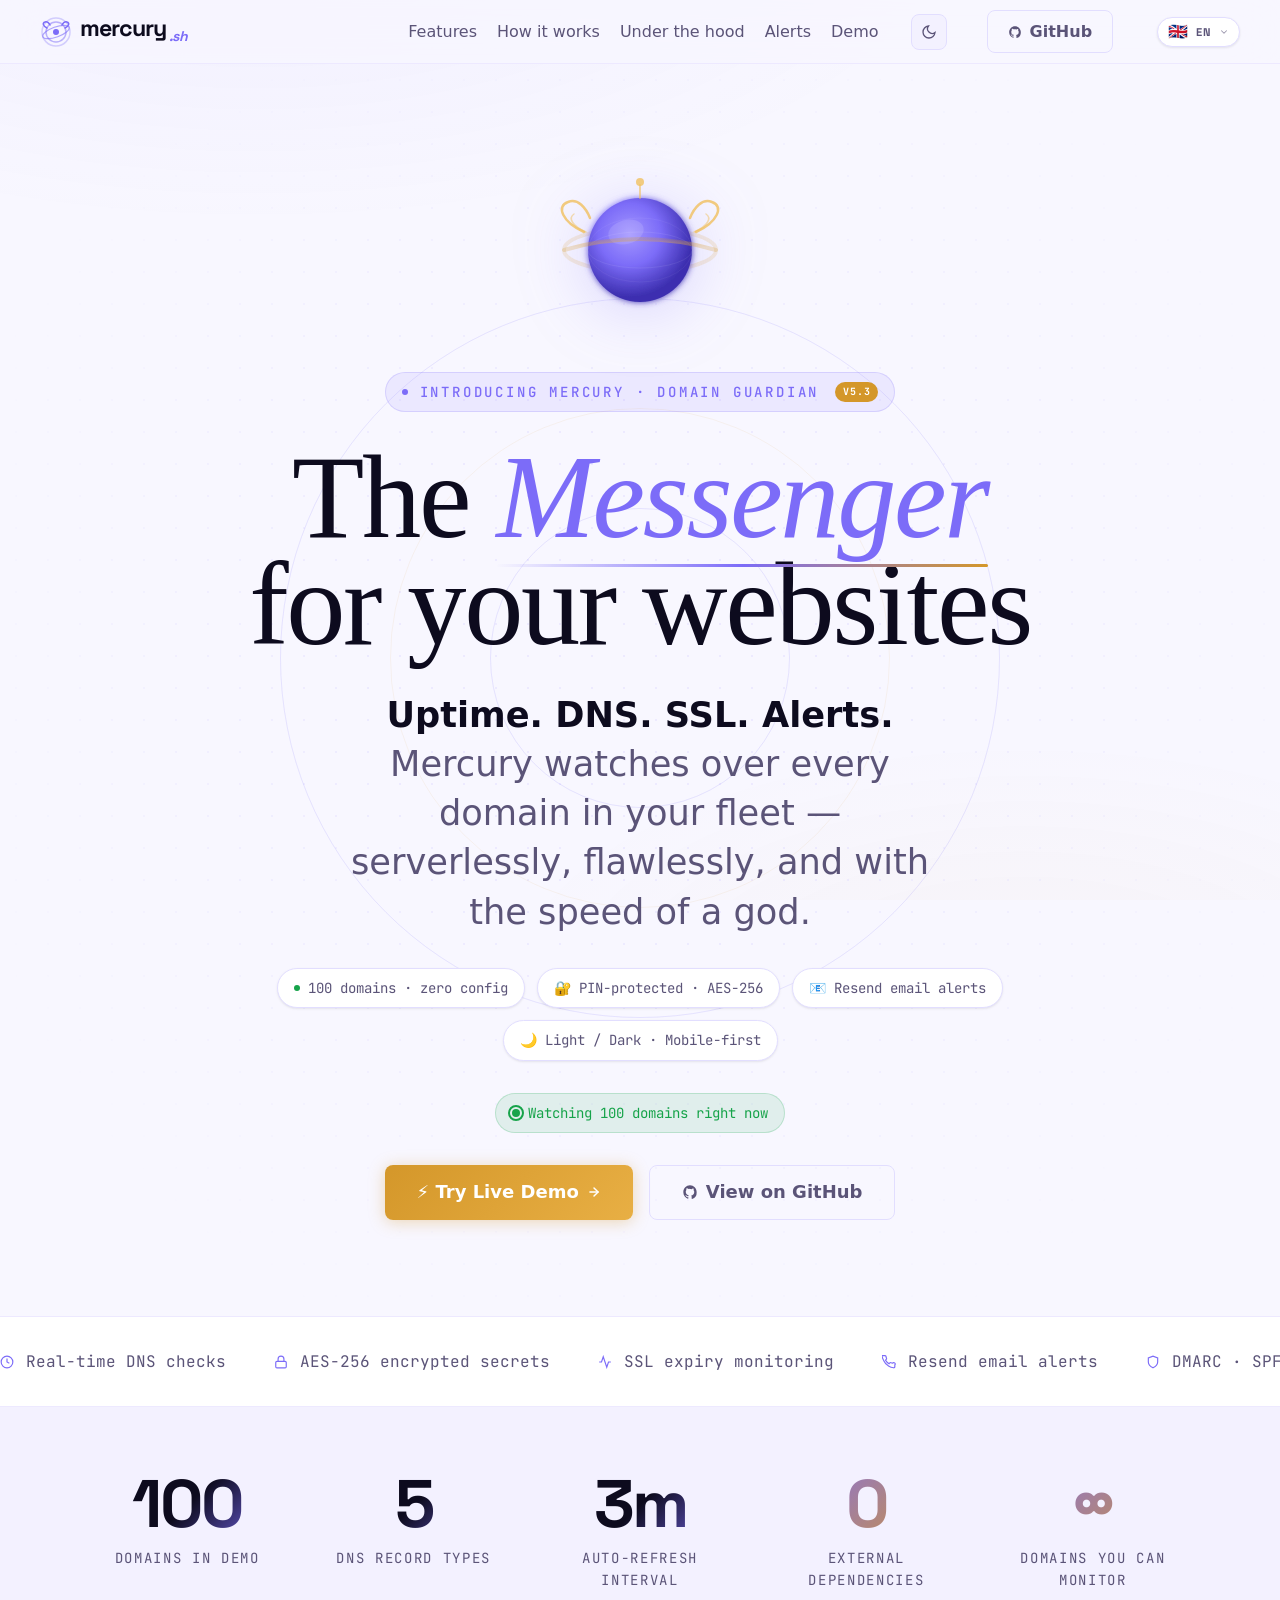
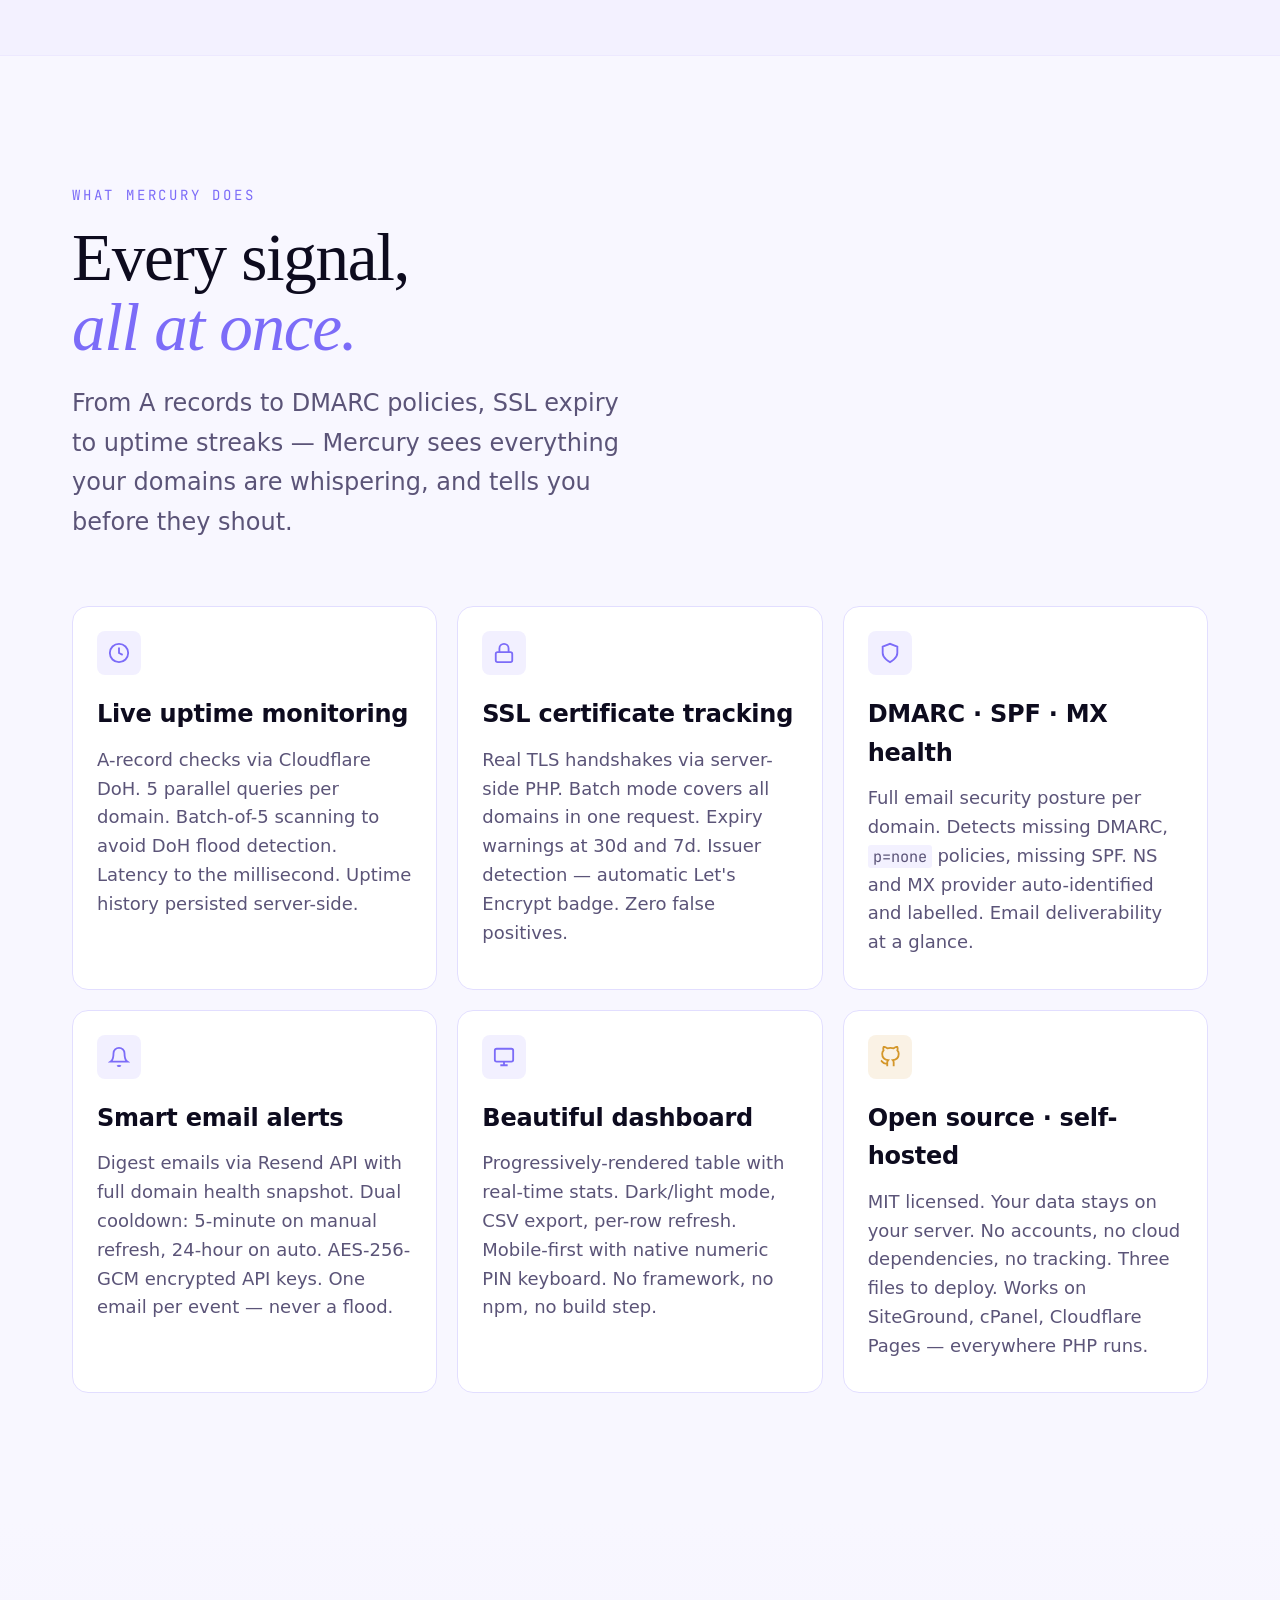
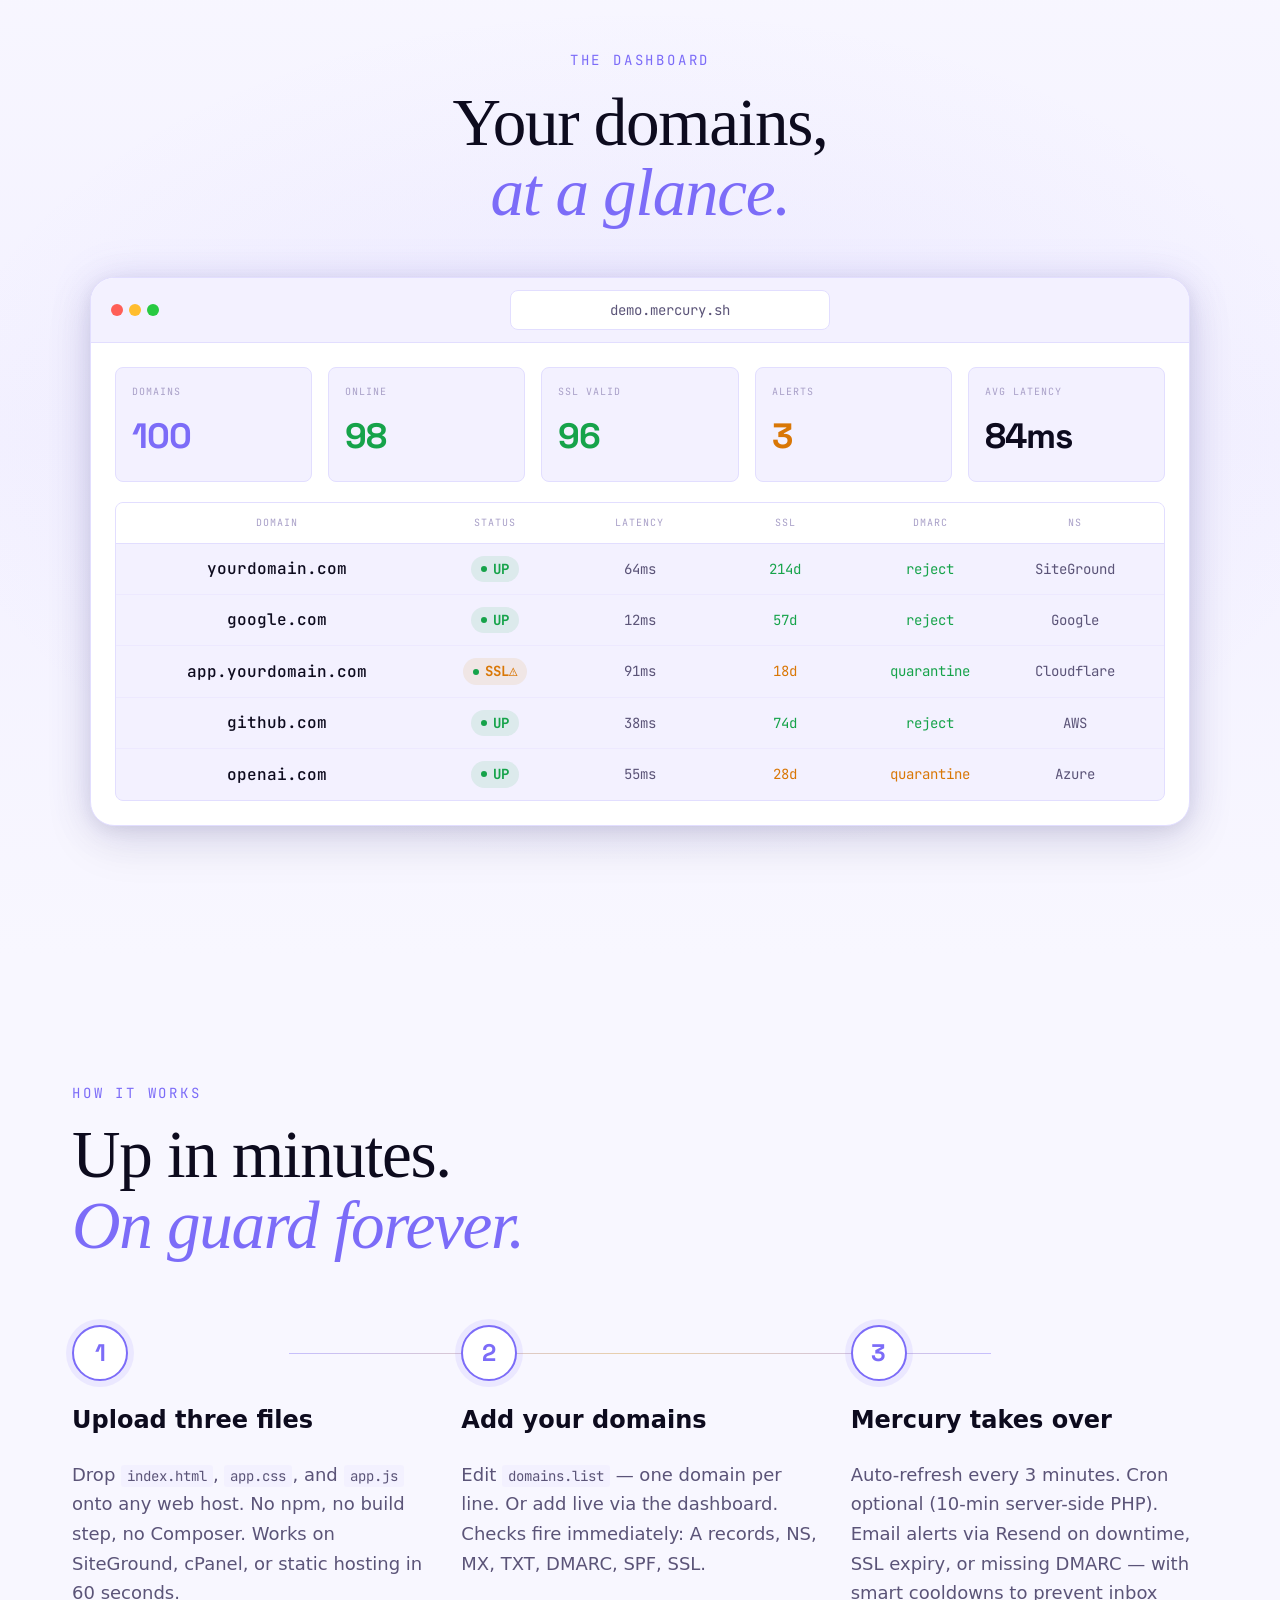
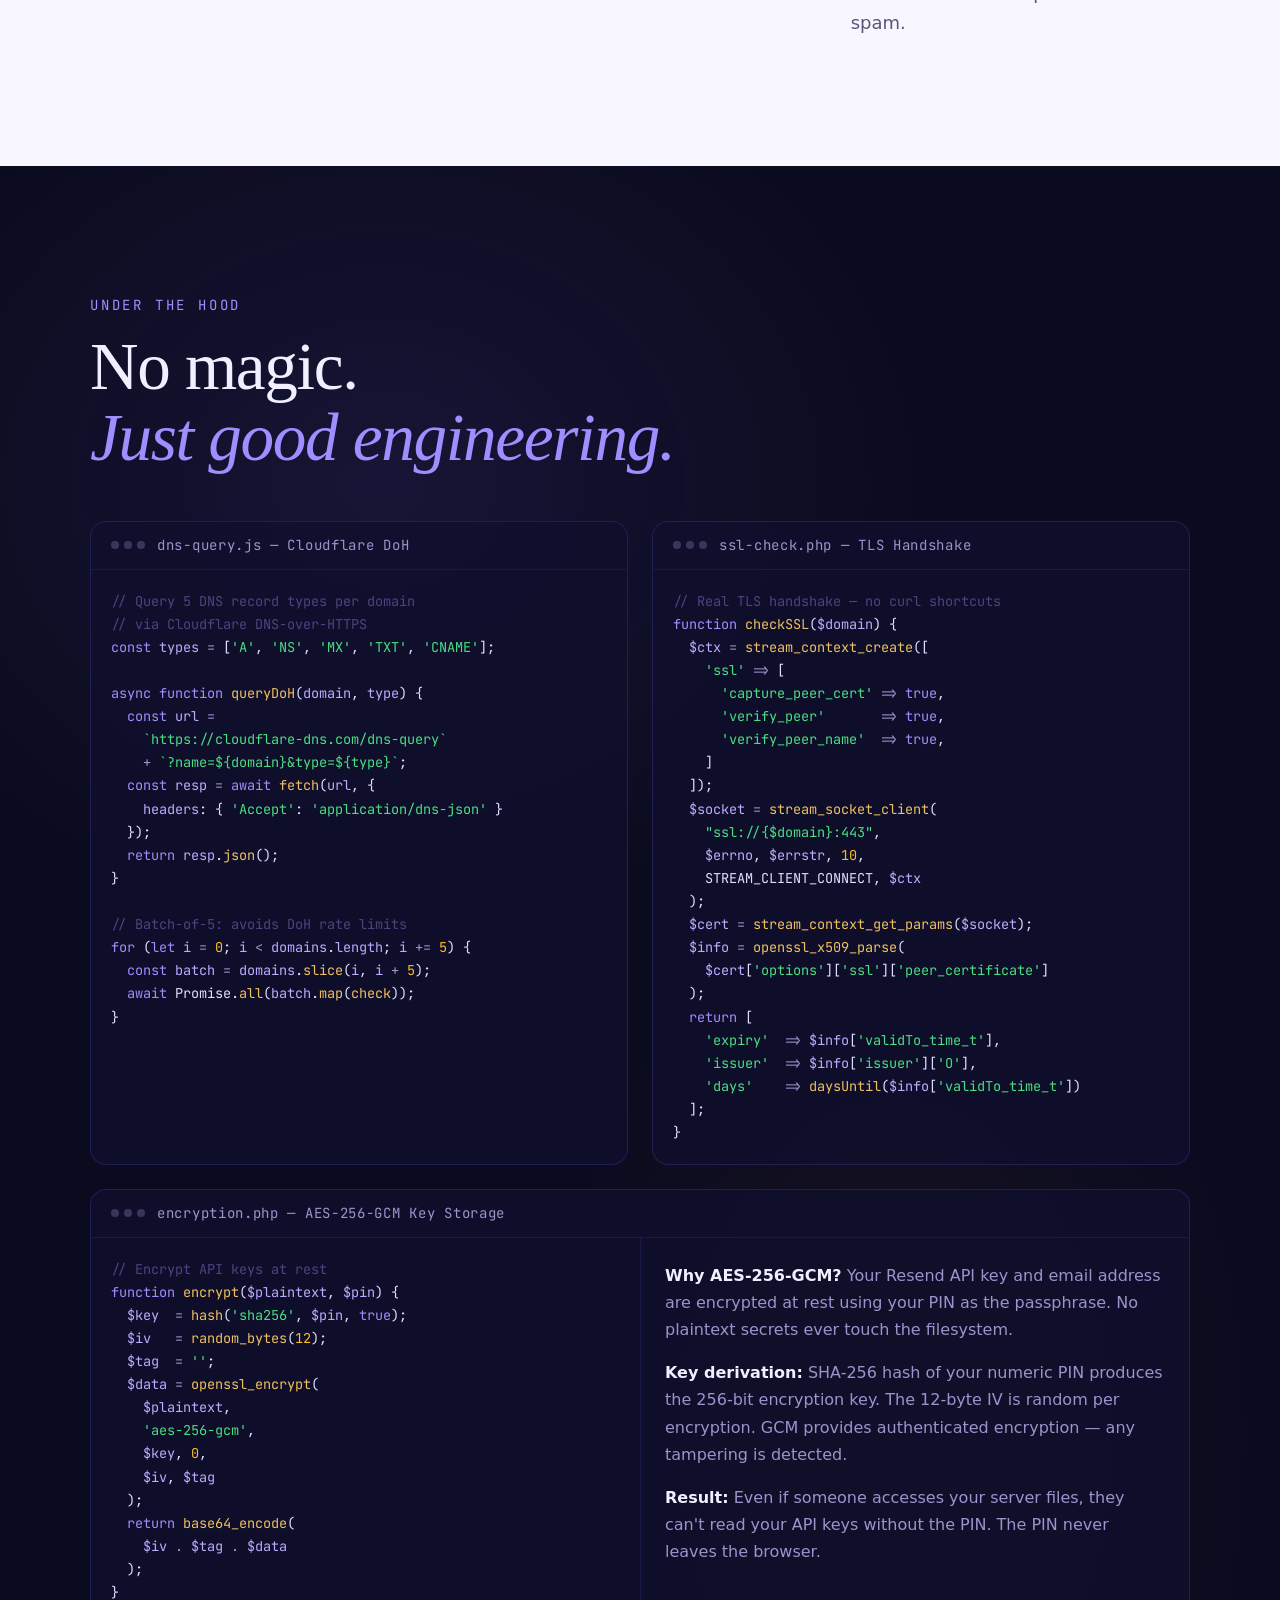
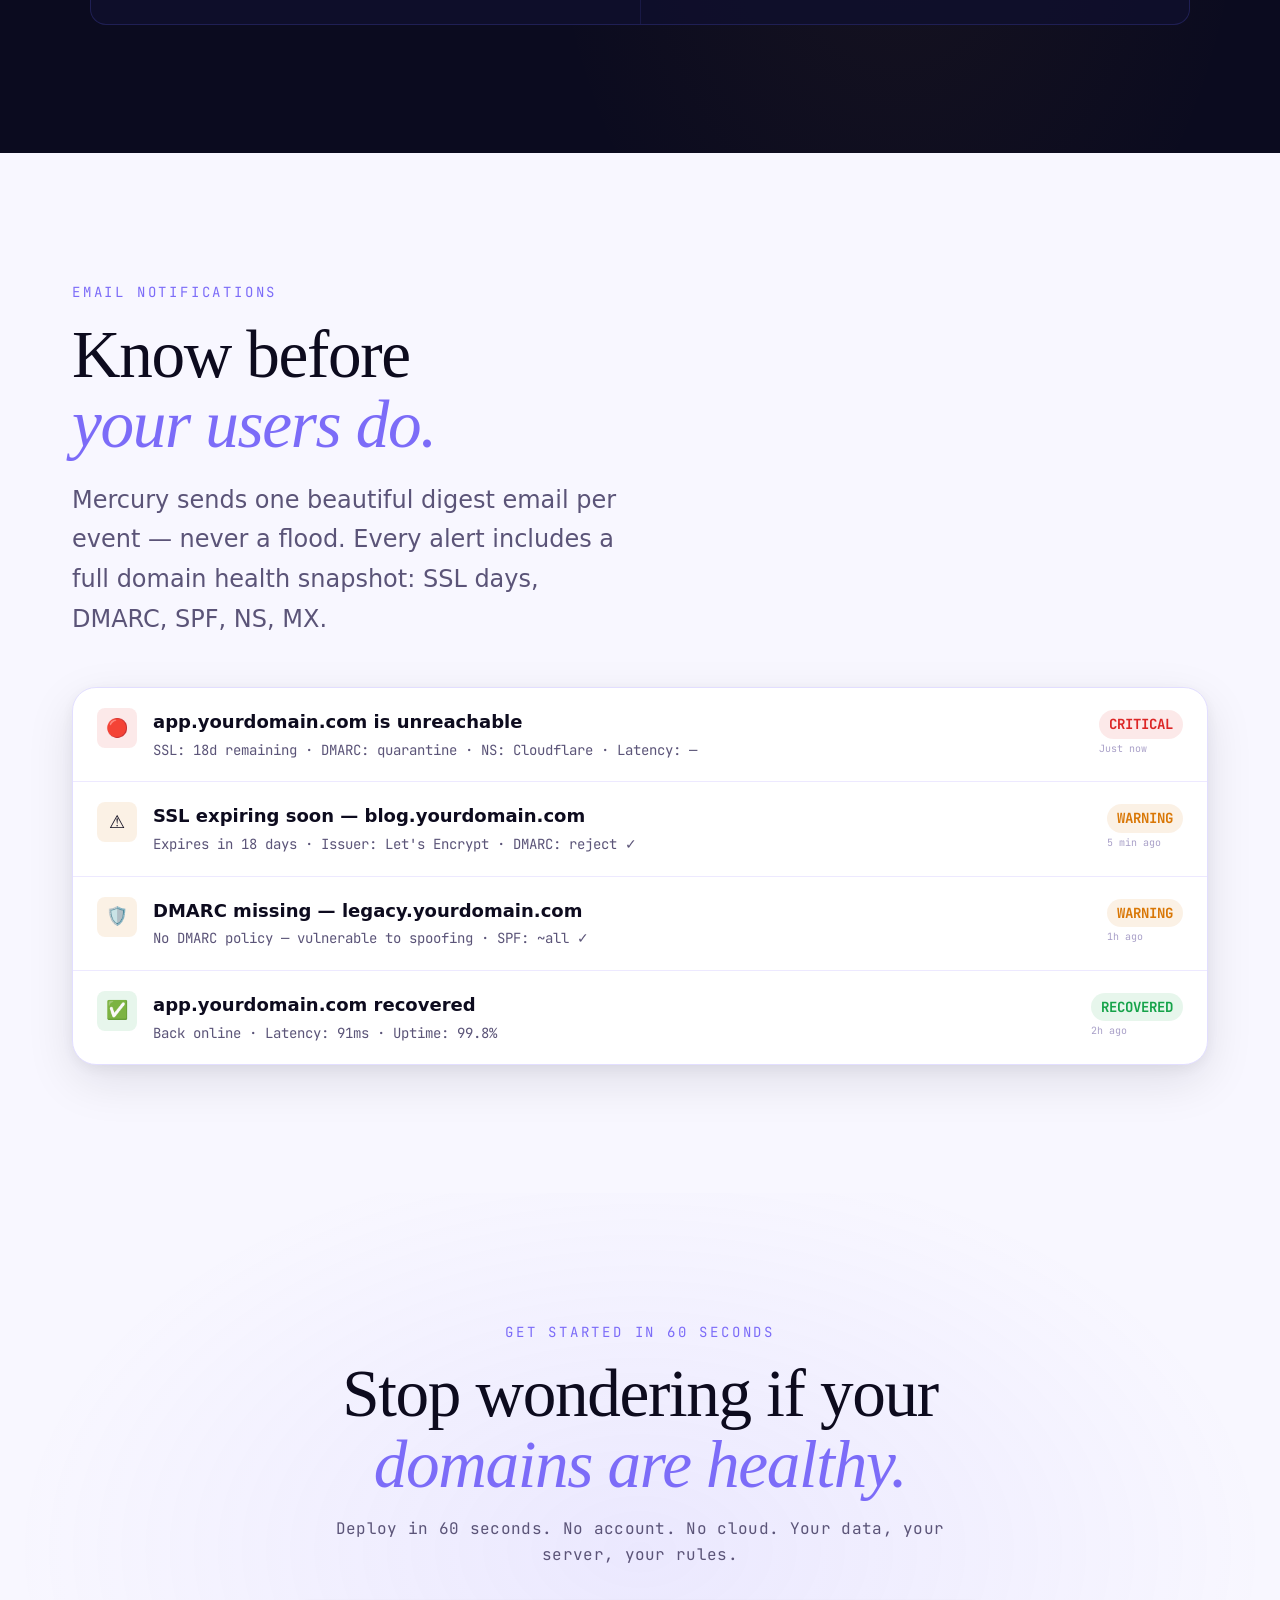
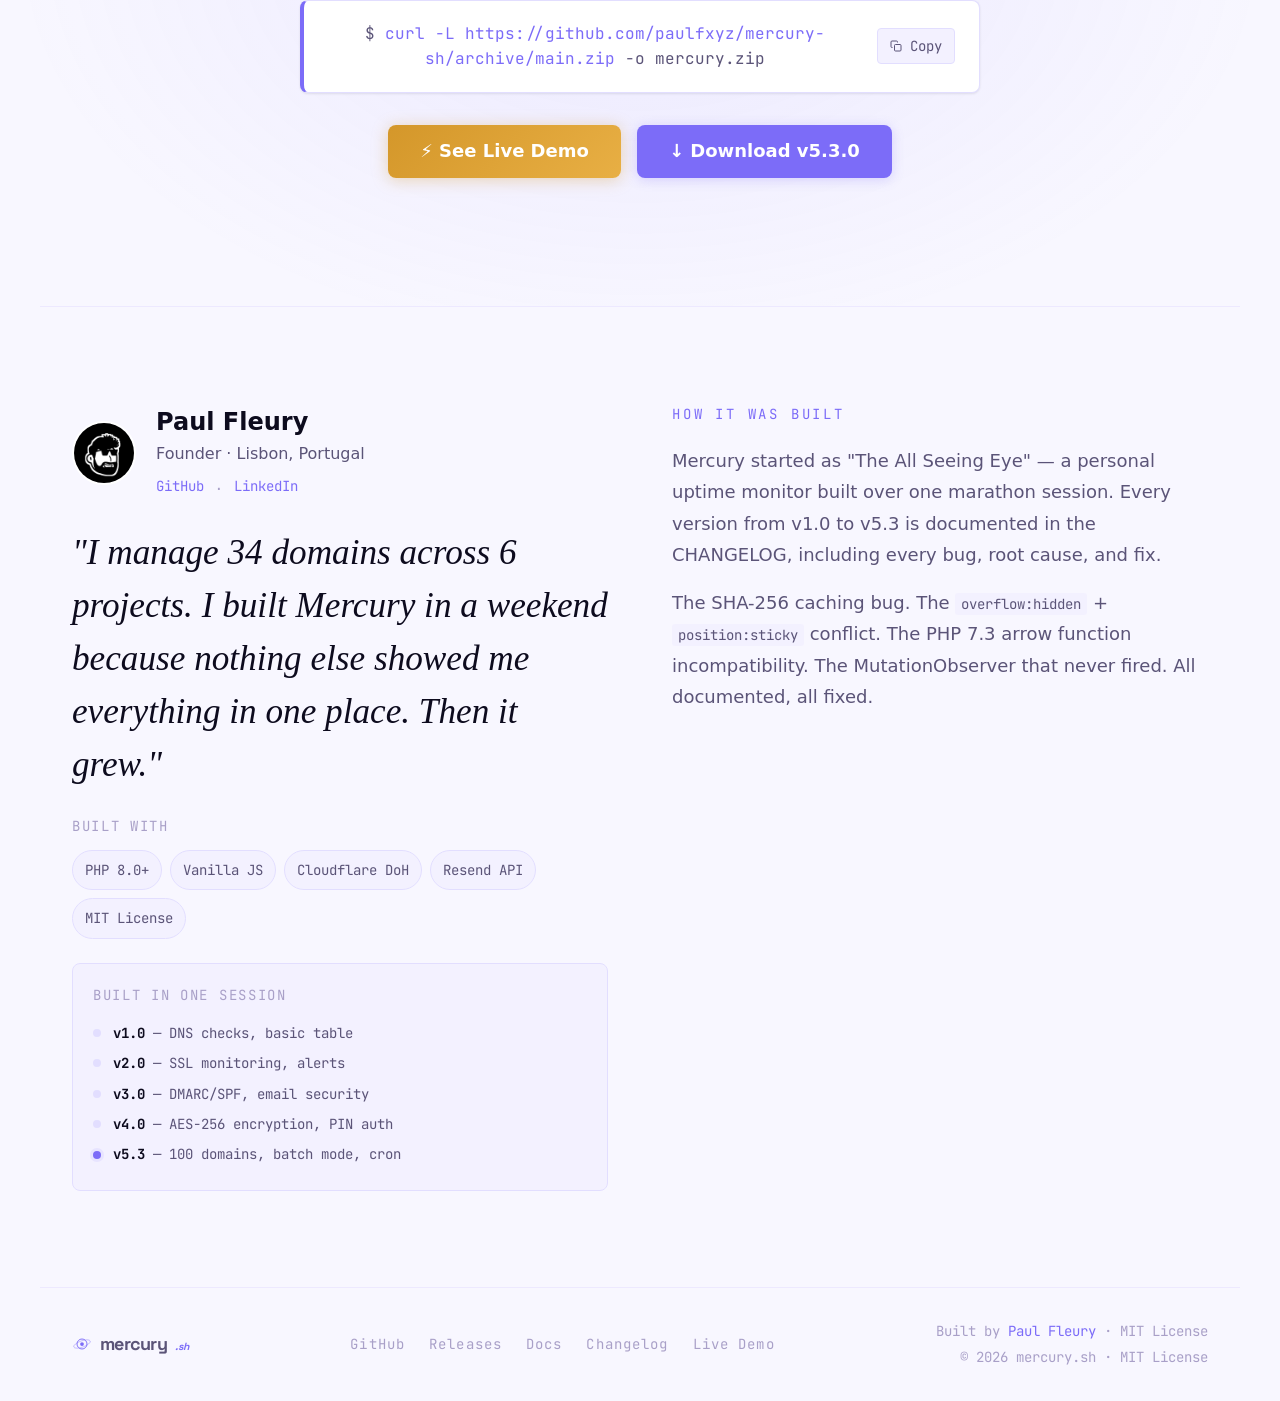
==== commit 3ecda78e: "fix: author avatar — add avatar.jpg, white border ring" ====
--- a/landing.html
+++ b/landing.html
@@ -236,6 +236,8 @@
   align-items: baseline;
   gap: 2px;
   line-height: 1;
+  position: relative;
+  top: -3px;
 }
 
 .nav-logo-wordmark .logo-mercury {
@@ -1419,7 +1421,7 @@
   width: 64px; height: 64px;
   border-radius: 50%;
   object-fit: cover;
-  border: 2px solid var(--accent);
+  border: 2.5px solid #ffffff;
   flex-shrink: 0;
 }
 
@@ -1954,11 +1956,11 @@
       <circle cx="90" cy="22" r="4" fill="#F0C060" opacity="0.8"/>
     </svg>
 
-    <!-- Eyebrow with v5.0 badge -->
+    <!-- Eyebrow with v5.3 badge -->
     <div class="hero-eyebrow">
       <span class="eyebrow-dot"></span>
       <span data-i18n="hero_eyebrow">Introducing Mercury · Domain Guardian</span>
-      <span class="eyebrow-badge" data-i18n="hero_badge">v5.0</span>
+      <span class="eyebrow-badge" data-i18n="hero_badge">v5.3</span>
     </div>
 
     <!-- Title -->
@@ -2484,7 +2486,7 @@
         <span data-i18n="cta_btn_demo">⚡ See Live Demo</span>
       </a>
       <a href="https://github.com/paulfxyz/mercury-sh/releases/latest" class="btn btn-primary btn-lg" target="_blank" rel="noopener">
-        <span data-i18n="cta_btn_dl">↓ Download v5.0.0</span>
+        <span data-i18n="cta_btn_dl">↓ Download v5.3.0</span>
       </a>
     </div>
   </div>
@@ -2539,7 +2541,7 @@
       </div>
       <div class="version-row">
         <div class="version-dot active"></div>
-        <div class="version-label"><strong>v5.0</strong> — 100 domains, batch mode, cron</div>
+        <div class="version-label"><strong>v5.3</strong> — 100 domains, batch mode, cron</div>
       </div>
     </div>
   </div>
@@ -2547,7 +2549,7 @@
   <div class="reveal reveal-delay-2">
     <p class="section-eyebrow" style="margin-bottom:var(--space-5)" data-i18n="built_eyebrow">How it was built</p>
     <p style="color:var(--text-muted);line-height:1.75;margin-bottom:var(--space-4)">
-      Mercury started as "The All Seeing Eye" — a personal uptime monitor built over one marathon session. Every version from v1.0 to v5.0 is documented in the CHANGELOG, including every bug, root cause, and fix.
+      Mercury started as "The All Seeing Eye" — a personal uptime monitor built over one marathon session. Every version from v1.0 to v5.3 is documented in the CHANGELOG, including every bug, root cause, and fix.
     </p>
     <p style="color:var(--text-muted);line-height:1.75;">
       The SHA-256 caching bug. The <code style="font-family:var(--font-mono);font-size:var(--text-xs);background:var(--surface-2);padding:2px 6px;border-radius:3px">overflow:hidden</code> + <code style="font-family:var(--font-mono);font-size:var(--text-xs);background:var(--surface-2);padding:2px 6px;border-radius:3px">position:sticky</code> conflict. The PHP 7.3 arrow function incompatibility. The MutationObserver that never fired. All documented, all fixed.
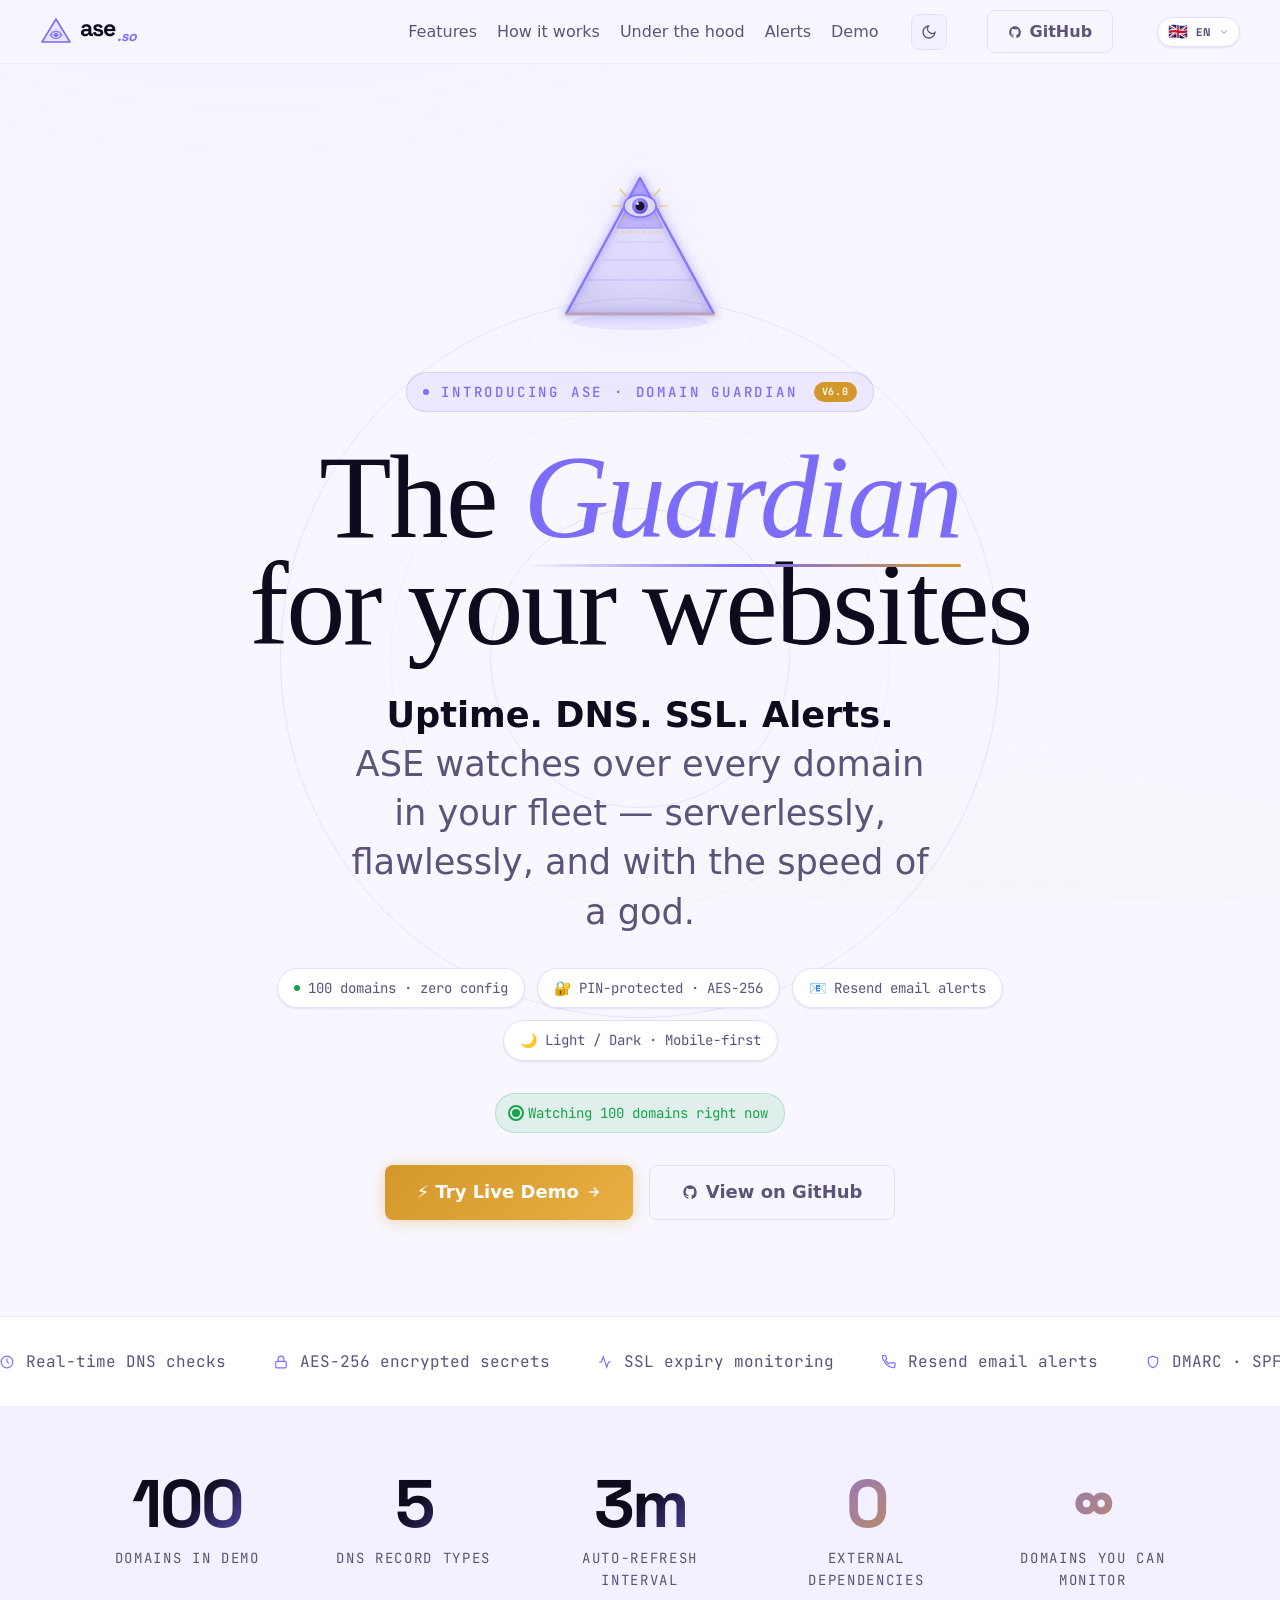
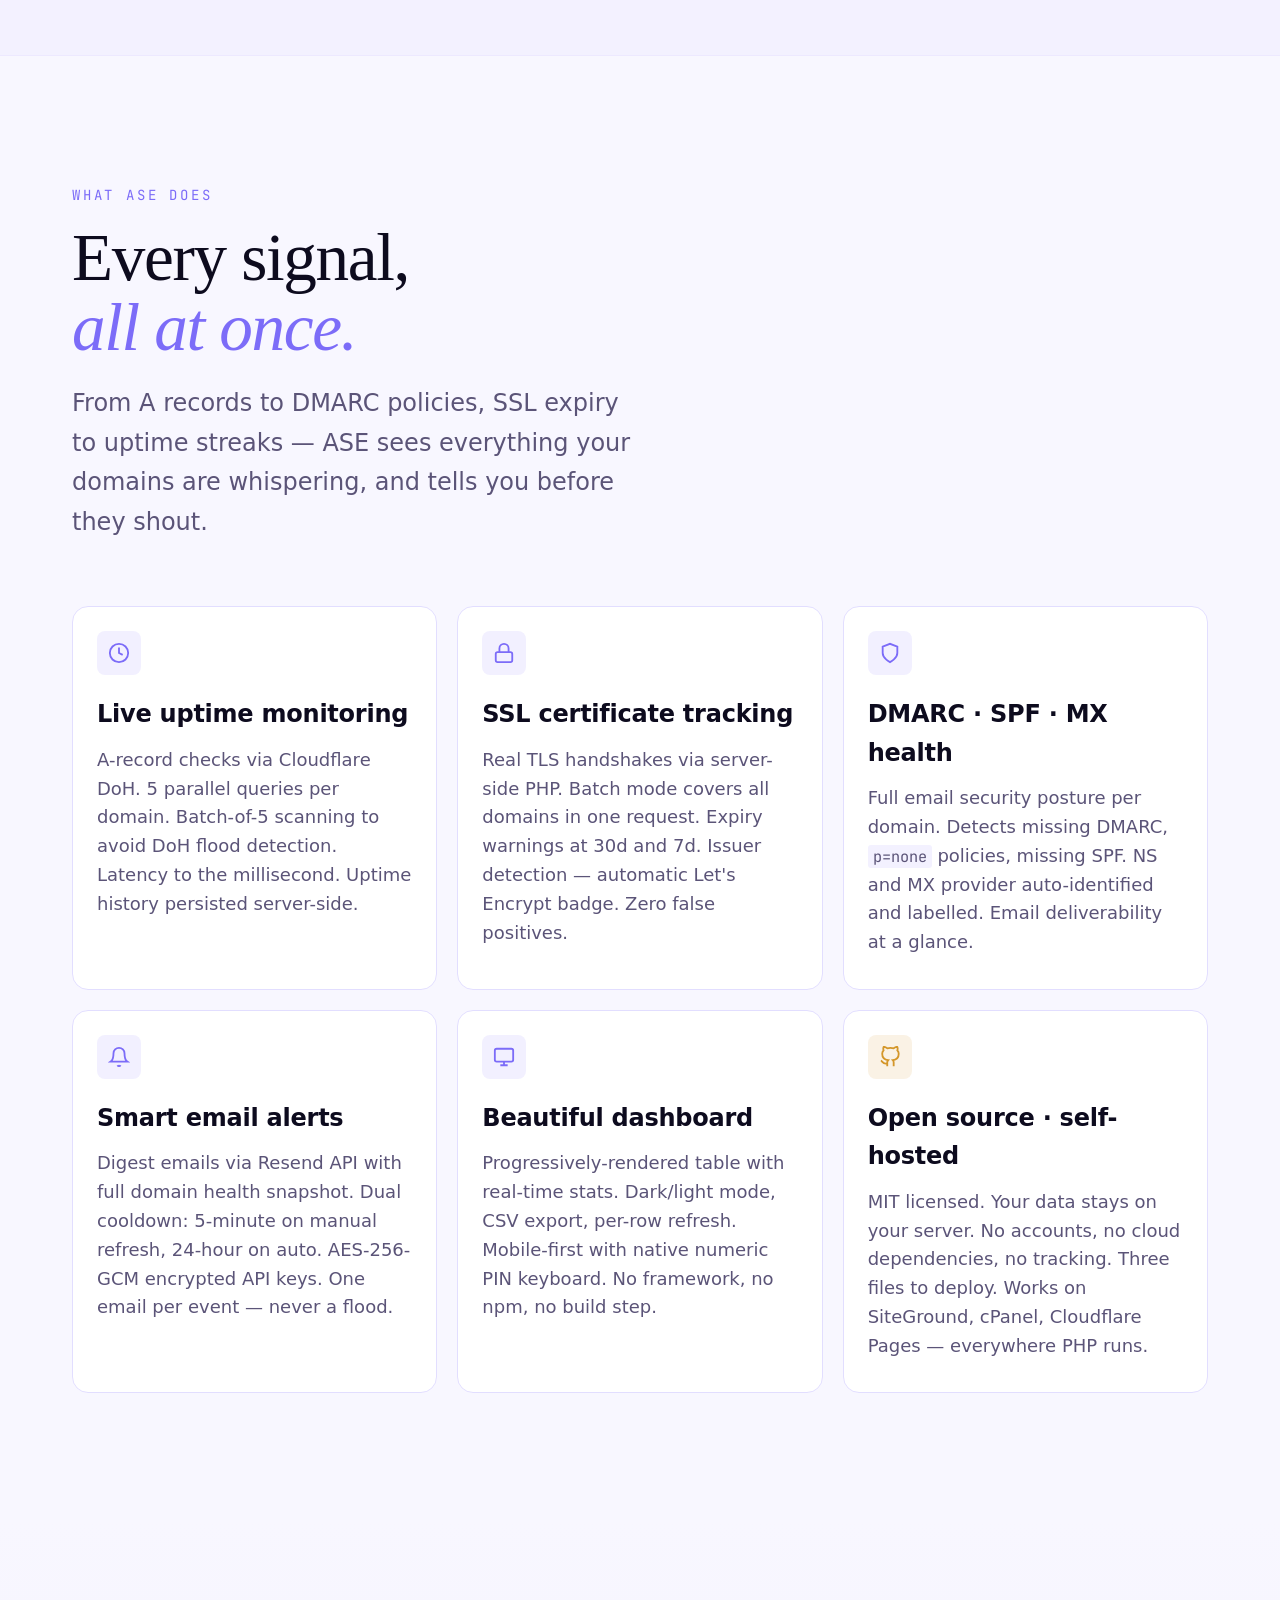
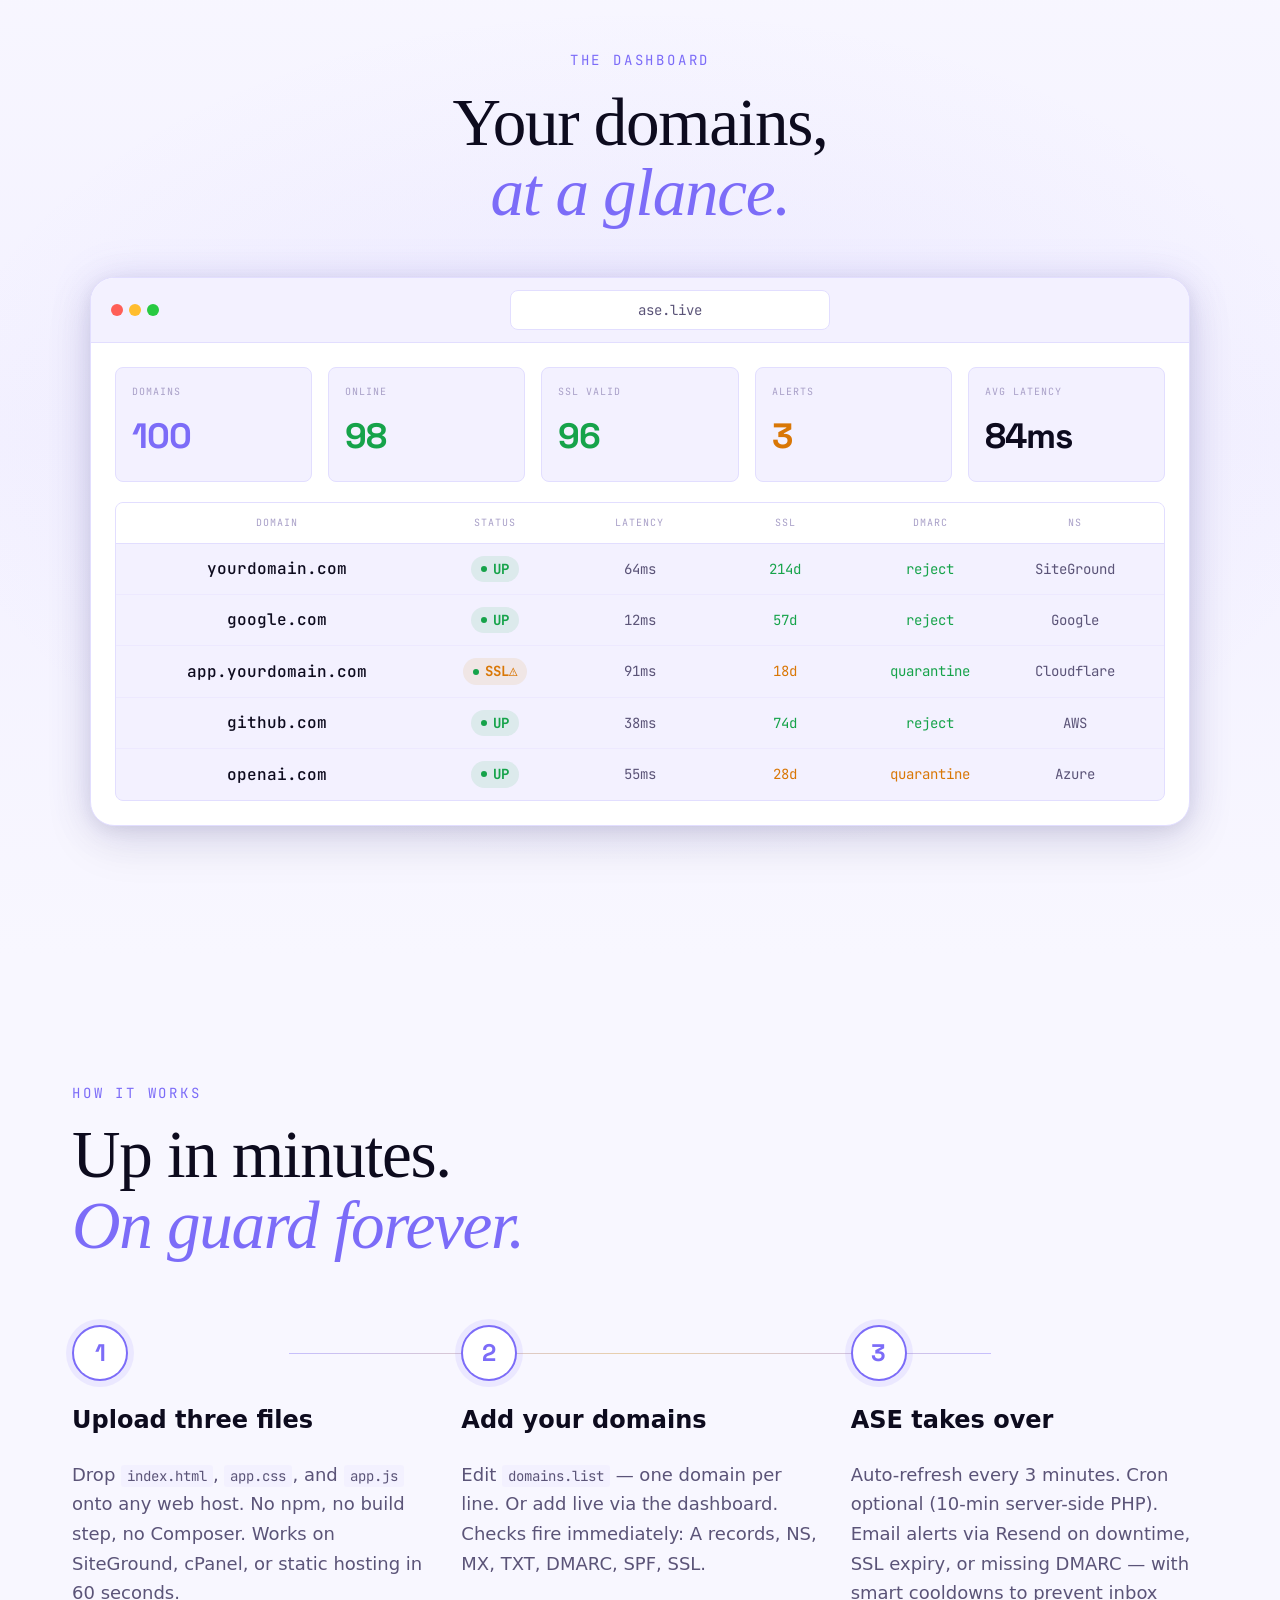
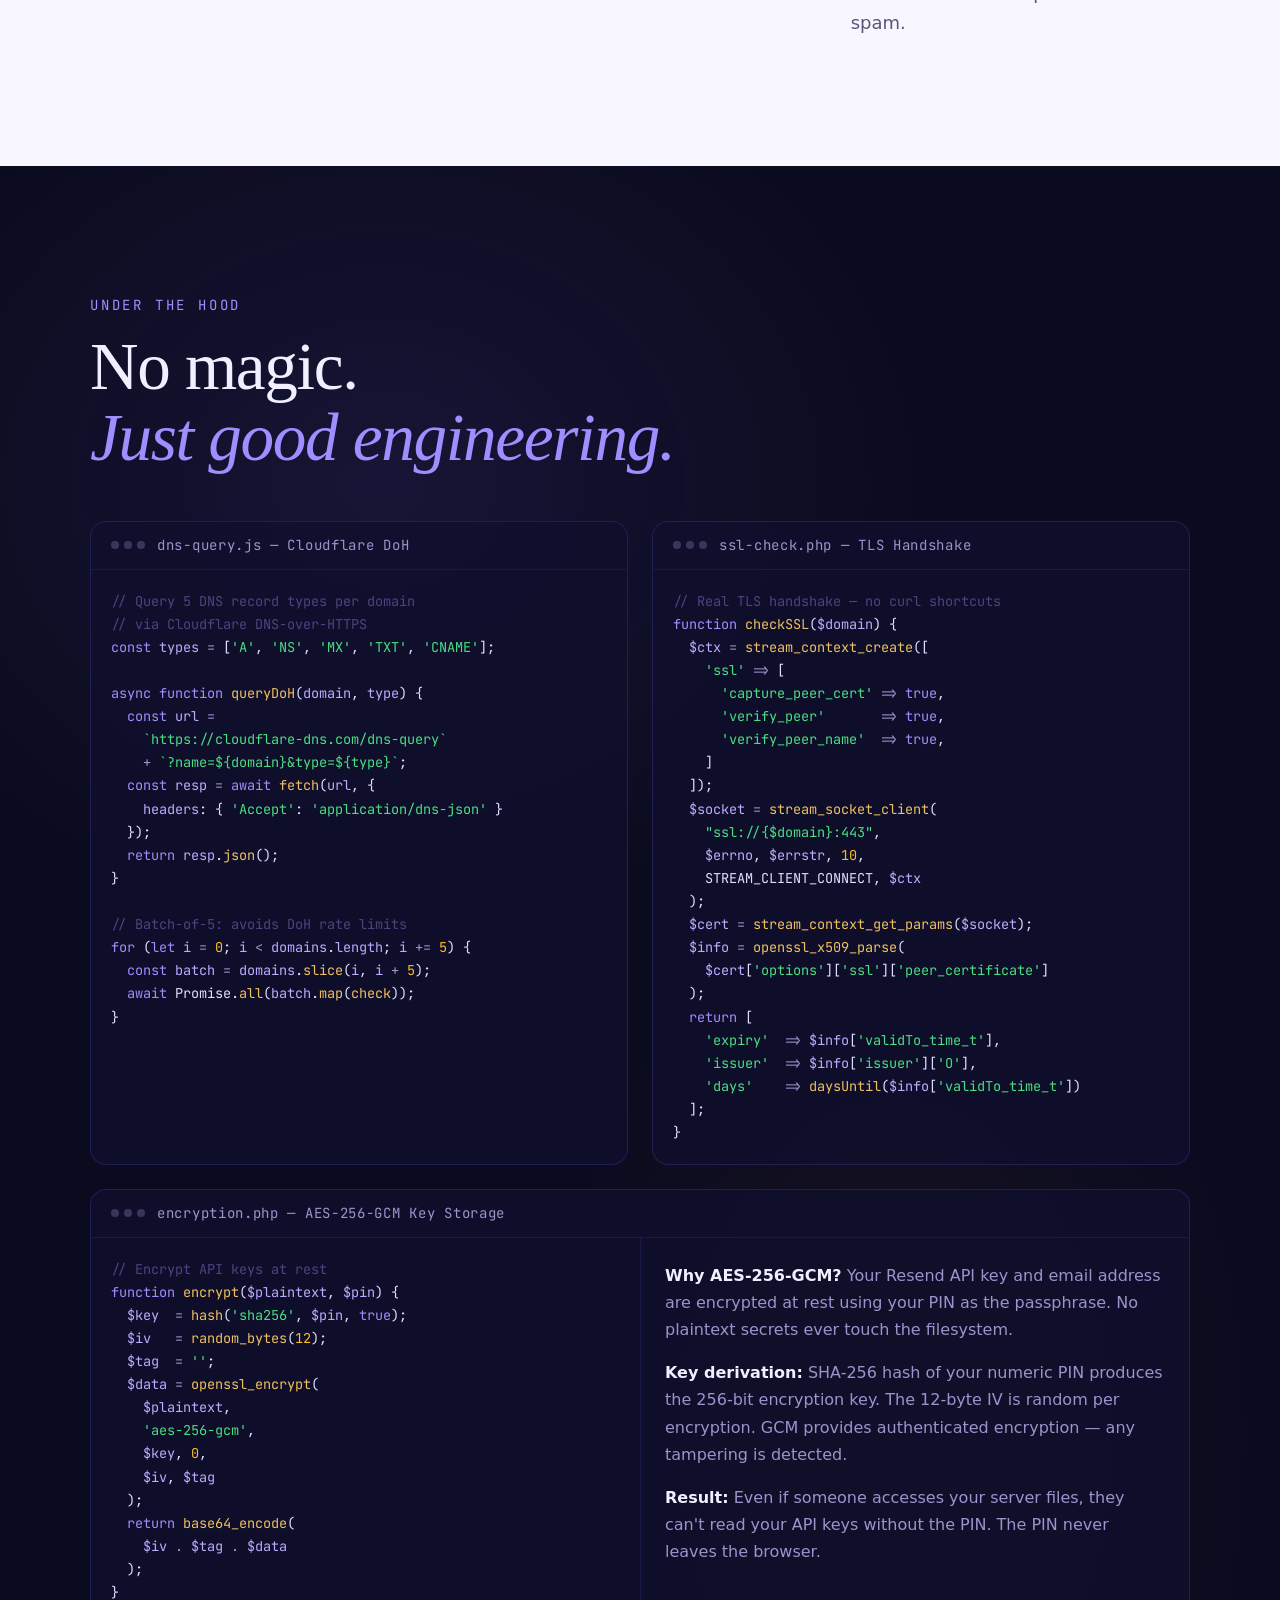
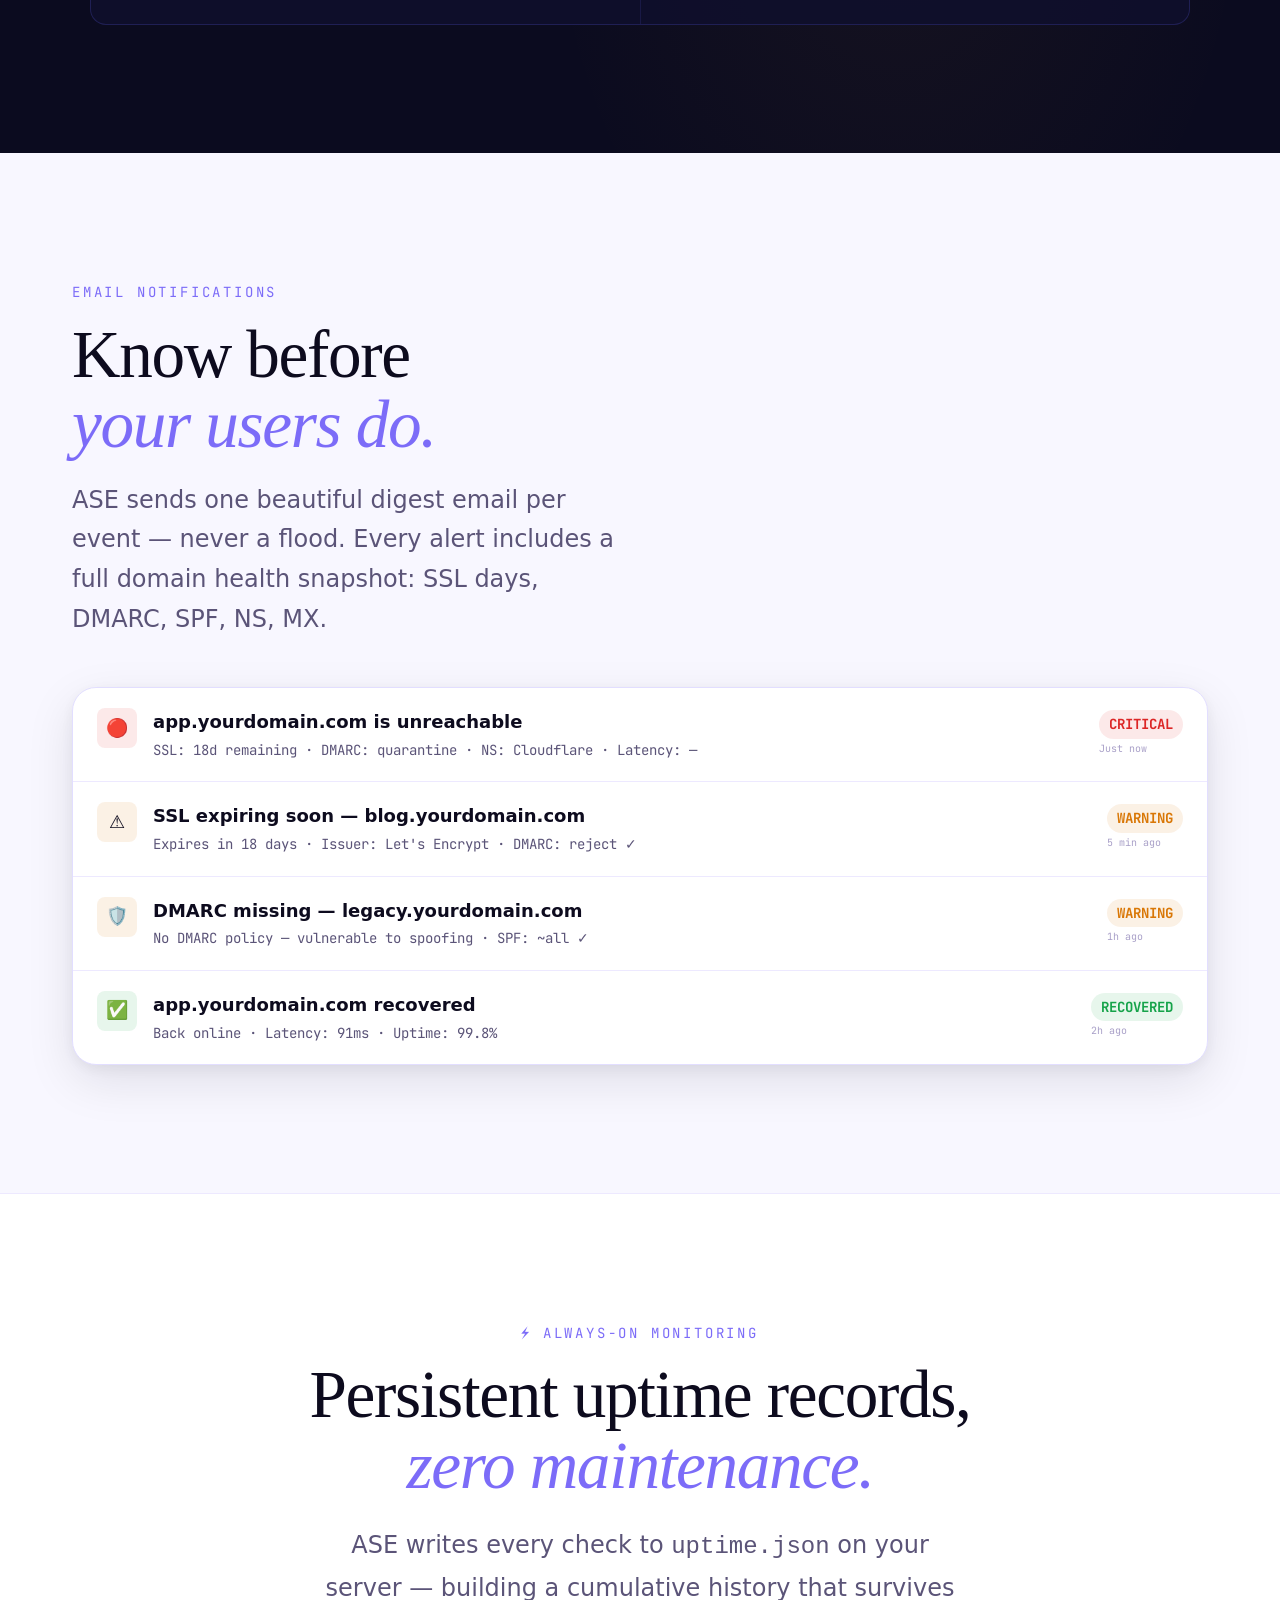
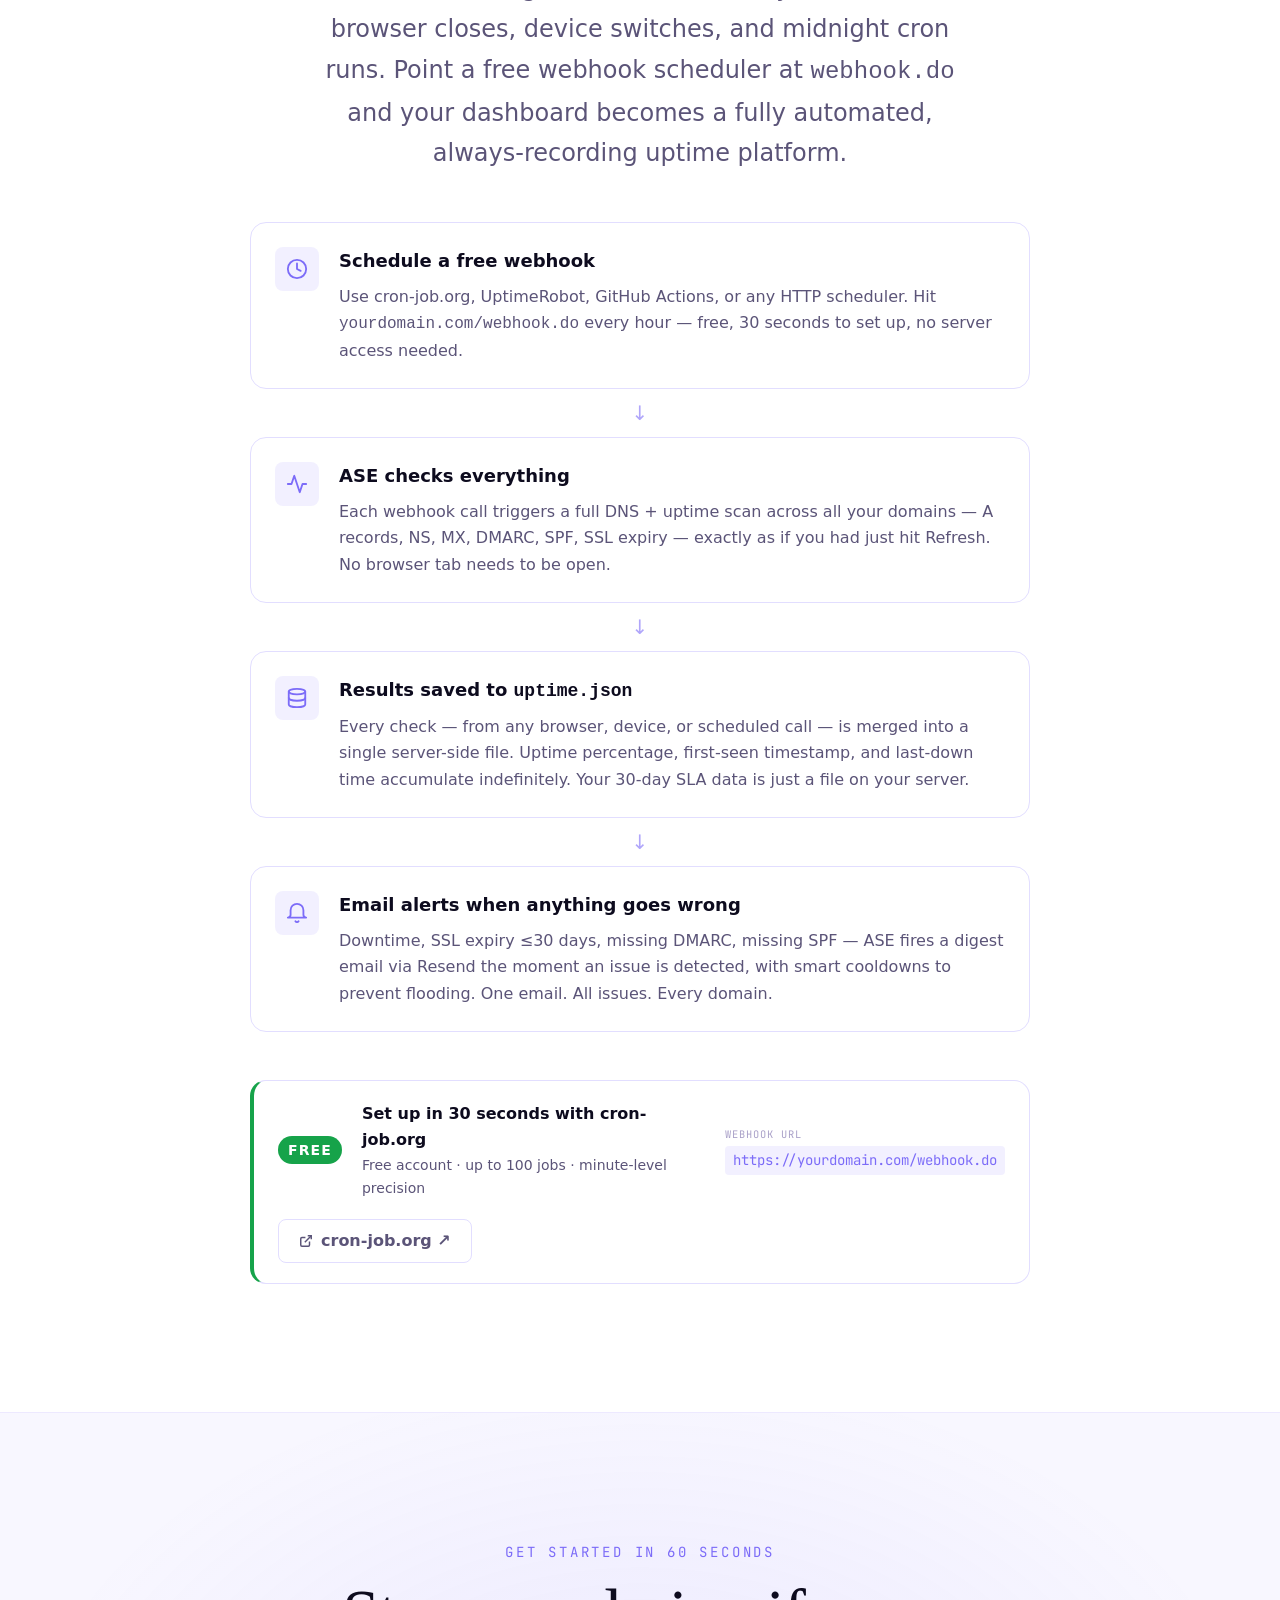
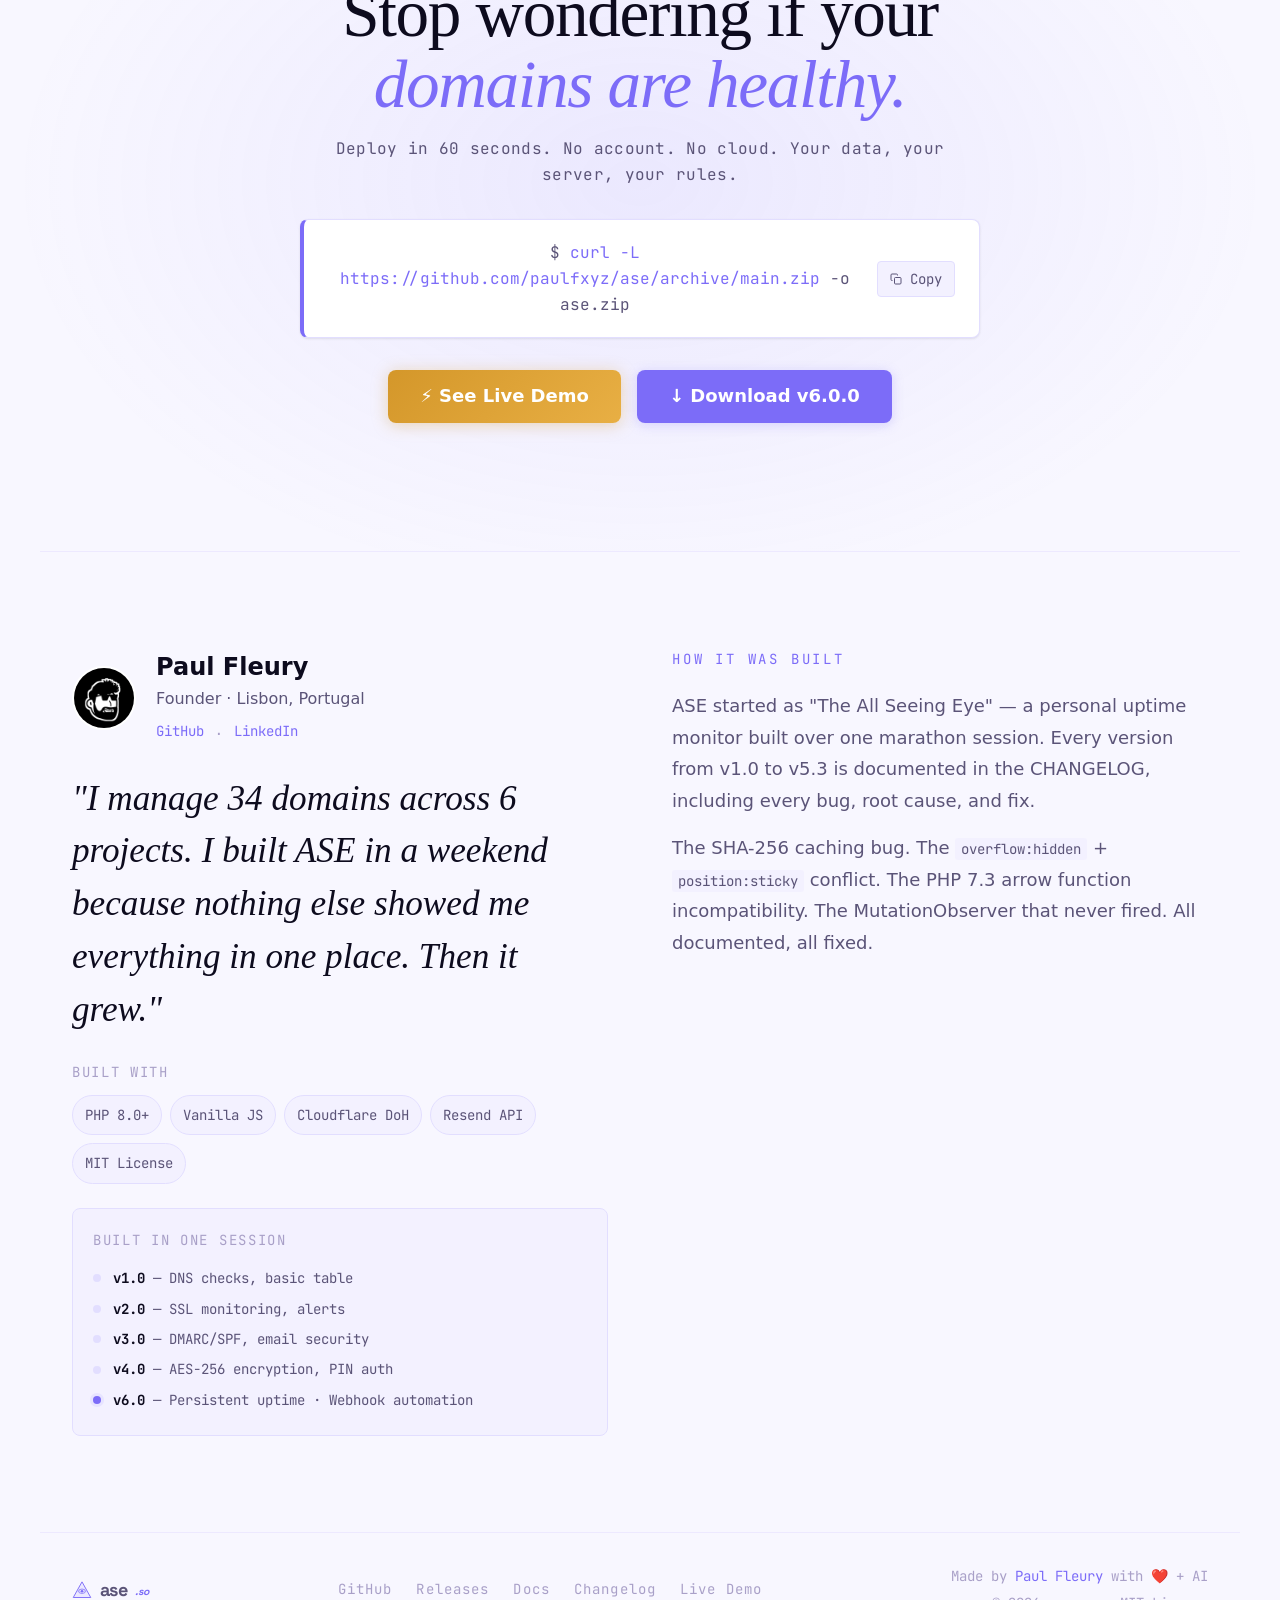
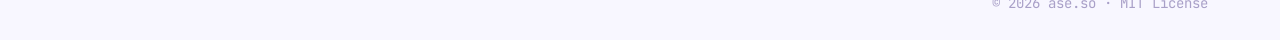
==== commit 965656c9: "feat: Messenger → Guardian across all 11 languages + README - landing.html: hero title 'The Messenge" ====
--- a/landing.html
+++ b/landing.html
@@ -1,26 +1,26 @@
 <!DOCTYPE html>
 <html lang="en" data-theme="light">
 <head>
-<!-- Mercury.sh — Domain Guardian -->
+<!-- ASE — Domain Guardian -->
 
 <meta charset="UTF-8">
 <meta name="viewport" content="width=device-width, initial-scale=1.0">
-<title>Mercury — The Messenger God for Your Domains</title>
-<meta name="description" content="Mercury watches over your websites and domains. Uptime, DNS, SSL, and email alerts — flawlessly, serverlessly.">
+<title>ASE — The All-Seeing-Eye · Domain Guardian</title>
+<meta name="description" content="ASE watches over your websites and domains. Uptime, DNS, SSL, and email alerts — flawlessly, serverlessly.">
 <meta name="theme-color" content="#7C6CF8">
 
 <!-- Favicons & App Icons -->
 <!-- SVG favicon — scales perfectly at all sizes -->
-<link rel="icon" type="image/svg+xml" href="data:image/svg+xml,%3Csvg xmlns='http://www.w3.org/2000/svg' viewBox='0 0 32 32'%3E%3Crect width='32' height='32' rx='8' fill='%237C6CF8'/%3E%3Ccircle cx='16' cy='16' r='8' stroke='white' stroke-width='1.5' fill='none'/%3E%3Cellipse cx='16' cy='16' rx='13' ry='4.5' stroke='white' stroke-width='1.1' fill='none' transform='rotate(-20 16 16)' opacity='0.8'/%3E%3Ccircle cx='16' cy='16' r='3' fill='white'/%3E%3C/svg%3E">
+<link rel="icon" type="image/svg+xml" href="data:image/svg+xml,<svg xmlns='http://www.w3.org/2000/svg' viewBox='0 0 32 32'><rect width='32' height='32' rx='7' fill='%230D0B1E'/><polygon points='16,4 28,27 4,27' fill='%237C6CF8' opacity='0.25'/><polygon points='16,4 28,27 4,27' stroke='%237C6CF8' stroke-width='1.5' stroke-linejoin='round' fill='none'/><line x1='9' y1='19' x2='23' y2='19' stroke='%23F0C060' stroke-width='0.8' opacity='0.6'/><ellipse cx='16' cy='14' rx='5' ry='3.2' fill='white' opacity='0.9'/><circle cx='16' cy='14' r='2.2' fill='%237C6CF8'/><circle cx='16' cy='14' r='1.1' fill='%230D0B1E'/><circle cx='15' cy='13.2' r='0.6' fill='white' opacity='0.9'/></svg>">
 <!-- PNG fallback for legacy browsers -->
 <link rel="alternate icon" type="image/png" sizes="32x32" href="[data-uri]">
 <!-- Apple Touch Icon -->
-<link rel="apple-touch-icon" sizes="180x180" href="data:image/svg+xml,%3Csvg xmlns='http://www.w3.org/2000/svg' viewBox='0 0 180 180'%3E%3Crect width='180' height='180' rx='40' fill='%237C6CF8'/%3E%3Ccircle cx='90' cy='90' r='50' stroke='white' stroke-width='6' fill='none'/%3E%3Cellipse cx='90' cy='90' rx='80' ry='28' stroke='white' stroke-width='5' fill='none' transform='rotate(-20 90 90)' opacity='0.8'/%3E%3Ccircle cx='90' cy='90' r='16' fill='white'/%3E%3C/svg%3E">
+<link rel="apple-touch-icon" sizes="180x180" href="data:image/svg+xml,<svg xmlns='http://www.w3.org/2000/svg' viewBox='0 0 180 180'><rect width='180' height='180' rx='40' fill='%230D0B1E'/><polygon points='90,20 164,156 16,156' fill='%237C6CF8' opacity='0.25'/><polygon points='90,20 164,156 16,156' stroke='%237C6CF8' stroke-width='4' stroke-linejoin='round' fill='none'/><line x1='50' y1='108' x2='130' y2='108' stroke='%23F0C060' stroke-width='2' opacity='0.5'/><ellipse cx='90' cy='78' rx='28' ry='18' fill='white' opacity='0.92'/><circle cx='90' cy='78' r='14' fill='%237C6CF8'/><circle cx='90' cy='78' r='7' fill='%230D0B1E'/><circle cx='85' cy='73' r='4' fill='white' opacity='0.9'/></svg>">
 <!-- PWA / manifest color -->
 <meta name="apple-mobile-web-app-capable" content="yes">
 <meta name="apple-mobile-web-app-status-bar-style" content="default">
-<meta name="apple-mobile-web-app-title" content="Mercury">
-<meta name="application-name" content="Mercury">
+<meta name="apple-mobile-web-app-title" content="ASE">
+<meta name="application-name" content="ASE">
 <meta name="msapplication-TileColor" content="#7C6CF8">
 
 <!-- Fonts: Instrument Serif (display) + Cabinet Grotesk (stats) + Satoshi (body) + JetBrains Mono + Space Grotesk (logotype) -->
@@ -32,8 +32,8 @@
 
 <style>
 /* ═══════════════════════════════════════════════════════════
-   MERCURY.SH — Design System
-   Brand: Mercury, the Winged Messenger God
+   ASE — Design System
+   Brand: ASE — The All-Seeing-Eye
    Palette: Pearl white primary · Quicksilver violet accent · Midnight dark
    Typography: Instrument Serif (display) · Satoshi (body) · JetBrains Mono (code)
 ═══════════════════════════════════════════════════════════ */
@@ -240,7 +240,7 @@
   top: -3px;
 }
 
-.nav-logo-wordmark .logo-mercury {
+.nav-logo-wordmark .logo-ase {
   font-family: 'Space Grotesk', sans-serif;
   font-size: 1.45rem;
   font-weight: 700;
@@ -249,7 +249,7 @@
   line-height: 1;
 }
 
-.nav-logo-wordmark .logo-sh {
+.nav-logo-wordmark .logo-tld {
   font-family: 'Space Grotesk', sans-serif;
   font-size: 0.88rem;
   font-weight: 700;
@@ -503,7 +503,7 @@
   gap: var(--space-8);
 }
 
-/* Mercury planet SVG */
+/* ASE planet SVG */
 .hero-planet {
   width: clamp(120px, 20vw, 180px);
   height: clamp(120px, 20vw, 180px);
@@ -1397,6 +1397,130 @@
 .copy-btn:hover { color: var(--accent); border-color: var(--accent); }
 
 /* ═══════════════════════════════════════════════════════════
+   AUTOMATED MONITORING SECTION
+═══════════════════════════════════════════════════════════ */
+.automation-section {
+  padding: var(--space-32) var(--space-8);
+  background: var(--bg-2);
+  border-top: 1px solid var(--border-soft);
+  border-bottom: 1px solid var(--border-soft);
+}
+.automation-inner {
+  max-width: 780px;
+  margin: 0 auto;
+}
+.automation-subtitle {
+  font-size: var(--text-lg);
+  color: var(--text-muted);
+  line-height: 1.7;
+  text-align: center;
+  margin: var(--space-6) auto var(--space-12);
+  max-width: 640px;
+}
+.automation-flow {
+  display: flex;
+  flex-direction: column;
+  gap: 0;
+  margin-bottom: var(--space-12);
+}
+.auto-step {
+  display: flex;
+  gap: var(--space-5);
+  align-items: flex-start;
+  background: var(--surface);
+  border: 1px solid var(--border);
+  border-radius: var(--radius-lg);
+  padding: var(--space-6);
+  transition: box-shadow var(--ease);
+}
+.auto-step:hover {
+  box-shadow: var(--shadow-md);
+  border-color: var(--accent-3);
+}
+.auto-step-icon {
+  width: 44px; height: 44px;
+  border-radius: var(--radius-md);
+  background: var(--accent-soft);
+  color: var(--accent);
+  display: flex; align-items: center; justify-content: center;
+  flex-shrink: 0;
+}
+.auto-step-title {
+  font-family: var(--font-body);
+  font-weight: 700;
+  font-size: var(--text-base);
+  color: var(--text);
+  margin-bottom: var(--space-2);
+}
+.auto-step-desc {
+  font-size: var(--text-sm);
+  color: var(--text-muted);
+  line-height: 1.65;
+}
+.auto-arrow {
+  text-align: center;
+  font-size: 1.25rem;
+  color: var(--accent);
+  padding: var(--space-2) 0;
+  opacity: 0.6;
+}
+.auto-cron-callout {
+  display: flex;
+  align-items: center;
+  gap: var(--space-5);
+  background: var(--surface);
+  border: 1px solid var(--border);
+  border-left: 4px solid var(--green);
+  border-radius: var(--radius-lg);
+  padding: var(--space-5) var(--space-6);
+  flex-wrap: wrap;
+}
+.auto-cron-badge {
+  background: var(--green);
+  color: #fff;
+  font-size: var(--text-xs);
+  font-weight: 700;
+  letter-spacing: 0.08em;
+  text-transform: uppercase;
+  padding: 3px 10px;
+  border-radius: var(--radius-full);
+  flex-shrink: 0;
+}
+.auto-cron-text {
+  display: flex;
+  flex-direction: column;
+  gap: 2px;
+  flex: 1;
+  min-width: 180px;
+}
+.auto-cron-text strong { font-size: var(--text-sm); color: var(--text); }
+.auto-cron-text span   { font-size: var(--text-xs); color: var(--text-muted); }
+.auto-cron-code {
+  display: flex;
+  flex-direction: column;
+  gap: 4px;
+}
+.auto-cron-code .code-label {
+  font-family: var(--font-mono);
+  font-size: 0.65rem;
+  text-transform: uppercase;
+  letter-spacing: 0.1em;
+  color: var(--text-faint);
+}
+.auto-cron-code code {
+  font-family: var(--font-mono);
+  font-size: var(--text-xs);
+  color: var(--accent);
+  background: var(--accent-soft);
+  padding: 3px 8px;
+  border-radius: var(--radius-sm);
+}
+@media (max-width: 600px) {
+  .auto-cron-callout { flex-direction: column; align-items: flex-start; }
+  .auto-step { flex-direction: column; }
+}
+
+/* ═══════════════════════════════════════════════════════════
    BUILT BY
 ═══════════════════════════════════════════════════════════ */
 .built-by {
@@ -1551,7 +1675,7 @@
   gap: var(--space-2);
 }
 
-.footer-logo .logo-mercury {
+.footer-logo .logo-ase {
   font-family: 'Space Grotesk', sans-serif;
   font-size: var(--text-base);
   font-weight: 700;
@@ -1560,7 +1684,7 @@
   line-height: 1;
 }
 
-.footer-logo .logo-sh {
+.footer-logo .logo-tld {
   font-family: 'Space Grotesk', sans-serif;
   font-size: 0.65rem;
   font-weight: 700;
@@ -1793,22 +1917,31 @@
 <nav>
   <div class="nav-inner">
     <a href="/" class="nav-logo">
-      <!-- Mercury logo: winged M -->
-      <svg class="nav-logo-icon" viewBox="0 0 32 32" fill="none" aria-label="Mercury">
-        <circle cx="16" cy="16" r="14" stroke="currentColor" stroke-width="1.5" opacity="0.3"/>
-        <circle cx="16" cy="16" r="10" stroke="currentColor" stroke-width="1.5" opacity="0.5"/>
-        <!-- Planet ring -->
-        <ellipse cx="16" cy="16" rx="14" ry="5" stroke="currentColor" stroke-width="1.2"
-                 transform="rotate(-20 16 16)" opacity="0.6"/>
-        <!-- Wings -->
-        <path d="M7 12 C3 10 2 7 5 6 C7 5 9 7 10 9" stroke="currentColor" stroke-width="1.5"
-              stroke-linecap="round" fill="none"/>
-        <path d="M25 12 C29 10 30 7 27 6 C25 5 23 7 22 9" stroke="currentColor" stroke-width="1.5"
-              stroke-linecap="round" fill="none"/>
-        <!-- Center dot -->
-        <circle cx="16" cy="16" r="3" fill="currentColor"/>
+      <!-- ASE All-Seeing Eye icon -->
+      <svg class="nav-logo-icon" viewBox="0 0 32 32" fill="none" aria-label="ASE">
+        <!-- Pyramid -->
+        <polygon points="16,3 30,26 2,26" stroke="currentColor" stroke-width="1.5"
+                 stroke-linejoin="round" fill="currentColor" opacity="0.12"/>
+        <polygon points="16,3 30,26 2,26" stroke="currentColor" stroke-width="1.5"
+                 stroke-linejoin="round" fill="none"/>
+        <!-- Capstone gap / floating top -->
+        <line x1="9.5" y1="19" x2="22.5" y2="19" stroke="currentColor" stroke-width="1"
+              opacity="0.5"/>
+        <!-- Eye - iris -->
+        <ellipse cx="16" cy="19" rx="5" ry="3.5" stroke="currentColor" stroke-width="1.2"
+                 fill="currentColor" opacity="0.15"/>
+        <ellipse cx="16" cy="19" rx="5" ry="3.5" stroke="currentColor" stroke-width="1.2"
+                 fill="none"/>
+        <!-- Eye - pupil -->
+        <circle cx="16" cy="19" r="2" fill="currentColor"/>
+        <!-- Rays -->
+        <line x1="16" y1="14.5" x2="16" y2="13" stroke="currentColor" stroke-width="1" opacity="0.6"/>
+        <line x1="19.5" y1="15.5" x2="20.5" y2="14.3" stroke="currentColor" stroke-width="1" opacity="0.6"/>
+        <line x1="12.5" y1="15.5" x2="11.5" y2="14.3" stroke="currentColor" stroke-width="1" opacity="0.6"/>
+        <line x1="21" y1="19" x2="22.5" y2="19" stroke="currentColor" stroke-width="1" opacity="0.6"/>
+        <line x1="11" y1="19" x2="9.5" y2="19" stroke="currentColor" stroke-width="1" opacity="0.6"/>
       </svg>
-      <span class="nav-logo-wordmark"><span class="logo-mercury">mercury</span><span class="logo-sh">.sh</span></span>
+      <span class="nav-logo-wordmark"><span class="logo-ase">ase</span><span class="logo-tld">.so</span></span>
     </a>
 
     <ul class="nav-links">
@@ -1816,7 +1949,7 @@
       <li><a href="#how-it-works" data-i18n="nav_how">How it works</a></li>
       <li><a href="#under-the-hood" data-i18n="nav_hood">Under the hood</a></li>
       <li><a href="#alerts" data-i18n="nav_alerts">Alerts</a></li>
-      <li><a href="https://demo.mercury.sh" target="_blank" rel="noopener" data-i18n="nav_demo">Demo</a></li>
+      <li><a href="https://ase.live" target="_blank" rel="noopener" data-i18n="nav_demo">Demo</a></li>
     </ul>
 
     <button class="theme-btn" id="theme-toggle" aria-label="Toggle theme" title="Toggle light/dark">
@@ -1831,7 +1964,7 @@
       </svg>
     </button>
 
-    <a href="https://github.com/paulfxyz/mercury-sh" target="_blank" rel="noopener" class="btn btn-ghost" style="margin-left: var(--space-2)">
+    <a href="https://github.com/paulfxyz/ase" target="_blank" rel="noopener" class="btn btn-ghost" style="margin-left: var(--space-2)">
       <svg width="14" height="14" viewBox="0 0 24 24" fill="currentColor"><path d="M12 2C6.48 2 2 6.58 2 12.26c0 4.53 2.87 8.37 6.84 9.73.5.09.68-.22.68-.49v-1.7c-2.78.62-3.37-1.37-3.37-1.37-.45-1.17-1.11-1.48-1.11-1.48-.91-.64.07-.62.07-.62 1 .07 1.53 1.05 1.53 1.05.89 1.56 2.34 1.11 2.91.85.09-.66.35-1.11.63-1.37-2.22-.26-4.56-1.14-4.56-5.07 0-1.12.39-2.03 1.03-2.75-.1-.26-.45-1.3.1-2.71 0 0 .84-.28 2.75 1.05A9.38 9.38 0 0112 7.4c.85 0 1.7.12 2.5.34 1.91-1.33 2.75-1.05 2.75-1.05.55 1.41.2 2.45.1 2.71.64.72 1.03 1.63 1.03 2.75 0 3.94-2.34 4.81-4.57 5.06.36.32.68.94.68 1.9v2.81c0 .27.18.59.69.49A10.27 10.27 0 0022 12.26C22 6.58 17.52 2 12 2z"/></svg>
       GitHub
     </a>
@@ -1871,7 +2004,7 @@
   <a href="#how-it-works" data-i18n="nav_how" class="nav-mobile-link">How it works</a>
   <a href="#under-the-hood" data-i18n="nav_hood" class="nav-mobile-link">Under the hood</a>
   <a href="#alerts" data-i18n="nav_alerts" class="nav-mobile-link">Alerts</a>
-  <a href="https://demo.mercury.sh" target="_blank" rel="noopener" data-i18n="nav_demo" class="nav-mobile-link">Demo</a>
+  <a href="https://ase.live" target="_blank" rel="noopener" data-i18n="nav_demo" class="nav-mobile-link">Demo</a>
   <div class="nav-mobile-divider"></div>
   <!-- Language grid -->
   <div class="nav-mobile-lang" id="nav-mobile-lang">
@@ -1900,76 +2033,123 @@
 
   <div class="hero-inner">
 
-    <!-- Mercury planet SVG with rotating ring -->
+    <!-- ASE All-Seeing Eye hero -->
     <svg class="hero-planet" viewBox="0 0 180 180" fill="none" aria-hidden="true">
-      <!-- Planet body -->
       <defs>
-        <radialGradient id="planet-grad" cx="40%" cy="35%" r="60%">
+        <radialGradient id="eye-grad" cx="50%" cy="45%" r="55%">
           <stop offset="0%"   stop-color="#A396FF"/>
-          <stop offset="50%"  stop-color="#7C6CF8"/>
+          <stop offset="60%"  stop-color="#7C6CF8"/>
           <stop offset="100%" stop-color="#3D2FB0"/>
         </radialGradient>
-        <radialGradient id="ring-grad" cx="50%" cy="50%" r="50%">
-          <stop offset="0%"  stop-color="#F0C060" stop-opacity="0.8"/>
-          <stop offset="100%" stop-color="#D4972A" stop-opacity="0.3"/>
+        <radialGradient id="iris-grad" cx="40%" cy="35%" r="65%">
+          <stop offset="0%"   stop-color="#C4B8FF"/>
+          <stop offset="100%" stop-color="#5A4BD1"/>
         </radialGradient>
-        <filter id="glow">
-          <feGaussianBlur stdDeviation="3" result="blur"/>
+        <filter id="glow-eye">
+          <feGaussianBlur stdDeviation="4" result="blur"/>
+          <feMerge><feMergeNode in="blur"/><feMergeNode in="SourceGraphic"/></feMerge>
+        </filter>
+        <filter id="ray-glow">
+          <feGaussianBlur stdDeviation="2" result="blur"/>
           <feMerge><feMergeNode in="blur"/><feMergeNode in="SourceGraphic"/></feMerge>
         </filter>
       </defs>
 
-      <!-- Orbital ring (back) — with slow rotation -->
-      <g style="transform-origin: 90px 90px; animation: ring-spin 45s linear infinite;">
-        <ellipse cx="90" cy="90" rx="76" ry="22" stroke="url(#ring-grad)" stroke-width="4"
-                 fill="none" opacity="0.5"/>
-      </g>
-
-      <!-- Planet sphere -->
-      <circle cx="90" cy="90" r="52" fill="url(#planet-grad)" filter="url(#glow)"/>
-
-      <!-- Surface detail (subtle lines) -->
-      <ellipse cx="90" cy="90" rx="52" ry="18" stroke="rgba(255,255,255,0.08)" stroke-width="1" fill="none"/>
-      <ellipse cx="90" cy="90" rx="52" ry="32" stroke="rgba(255,255,255,0.05)" stroke-width="1" fill="none"/>
-
-      <!-- Highlight shine -->
-      <ellipse cx="76" cy="72" rx="18" ry="12" fill="rgba(255,255,255,0.12)" transform="rotate(-15 76 72)"/>
-
-      <!-- Orbital ring (front) -->
-      <path d="M 14 90 Q 90 68 166 90" stroke="url(#ring-grad)" stroke-width="4"
-            fill="none" opacity="0.8" stroke-linecap="round"/>
-
-      <!-- Wings -->
-      <path d="M 34 72 C 12 62 6 46 18 42 C 28 38 36 48 40 58"
-            stroke="#F0C060" stroke-width="2.5" stroke-linecap="round" fill="none" opacity="0.8"/>
-      <path d="M 36 72 C 22 66 18 58 24 54" stroke="#F0C060" stroke-width="1.5"
-            stroke-linecap="round" fill="none" opacity="0.5"/>
-
-      <path d="M 146 72 C 168 62 174 46 162 42 C 152 38 144 48 140 58"
-            stroke="#F0C060" stroke-width="2.5" stroke-linecap="round" fill="none" opacity="0.8"/>
-      <path d="M 144 72 C 158 66 162 58 156 54" stroke="#F0C060" stroke-width="1.5"
-            stroke-linecap="round" fill="none" opacity="0.5"/>
-
-      <!-- Staff/caduceus hint -->
-      <line x1="90" y1="38" x2="90" y2="25" stroke="#F0C060" stroke-width="2"
+      <!-- Pyramid base shadow -->
+      <ellipse cx="90" cy="162" rx="68" ry="8" fill="#7C6CF8" opacity="0.12"/>
+
+      <!-- Pyramid body (filled, with slight gradient feel) -->
+      <polygon points="90,18 164,154 16,154"
+               fill="url(#eye-grad)" opacity="0.18"/>
+      <!-- Pyramid outline -->
+      <polygon points="90,18 164,154 16,154"
+               stroke="#7C6CF8" stroke-width="2.5" stroke-linejoin="round" fill="none"
+               filter="url(#glow-eye)" opacity="0.9"/>
+
+      <!-- Stone course lines (horizontal, giving pyramid block texture) -->
+      <line x1="38" y1="120" x2="142" y2="120" stroke="#7C6CF8" stroke-width="1" opacity="0.3"/>
+      <line x1="54" y1="100" x2="126" y2="100" stroke="#7C6CF8" stroke-width="1" opacity="0.25"/>
+      <line x1="66" y1="82"  x2="114" y2="82"  stroke="#7C6CF8" stroke-width="1" opacity="0.2"/>
+
+      <!-- Floating capstone gap -->
+      <line x1="64" y1="72" x2="116" y2="72" stroke="#F0C060" stroke-width="1.5" opacity="0.5"
+            stroke-dasharray="4 3"/>
+
+      <!-- Capstone triangle (floating top) -->
+      <polygon points="90,22 113,68 67,68"
+               fill="#7C6CF8" opacity="0.35"/>
+      <polygon points="90,22 113,68 67,68"
+               stroke="#A396FF" stroke-width="1.5" stroke-linejoin="round" fill="none" opacity="0.8"/>
+
+      <!-- Eye socket -->
+      <ellipse cx="90" cy="46" rx="16" ry="11" fill="#1a0a4a" opacity="0.6"/>
+
+      <!-- Eye whites / sclera -->
+      <ellipse cx="90" cy="46" rx="16" ry="11" fill="white" opacity="0.92"/>
+
+      <!-- Iris -->
+      <circle cx="90" cy="46" r="8" fill="url(#iris-grad)"/>
+
+      <!-- Pupil -->
+      <circle cx="90" cy="46" r="4.5" fill="#0D0B1E"/>
+
+      <!-- Pupil glint -->
+      <circle cx="87.5" cy="43.5" r="1.5" fill="white" opacity="0.9"/>
+
+      <!-- Iris detail rings -->
+      <circle cx="90" cy="46" r="8" stroke="white" stroke-width="0.5" fill="none" opacity="0.3"/>
+      <circle cx="90" cy="46" r="6" stroke="white" stroke-width="0.3" fill="none" opacity="0.2"/>
+
+      <!-- Eye outline (lash line) -->
+      <ellipse cx="90" cy="46" rx="16" ry="11" stroke="#7C6CF8" stroke-width="1.5" fill="none"
+               filter="url(#glow-eye)" opacity="0.9"/>
+
+      <!-- Rays emanating from the eye -->
+      <!-- Top -->
+      <line x1="90" y1="32" x2="90" y2="24" stroke="#F0C060" stroke-width="1.8"
+            stroke-linecap="round" opacity="0.9" filter="url(#ray-glow)"/>
+      <!-- Top-left -->
+      <line x1="76" y1="36" x2="70" y2="29" stroke="#F0C060" stroke-width="1.5"
+            stroke-linecap="round" opacity="0.75"/>
+      <!-- Top-right -->
+      <line x1="104" y1="36" x2="110" y2="29" stroke="#F0C060" stroke-width="1.5"
+            stroke-linecap="round" opacity="0.75"/>
+      <!-- Left -->
+      <line x1="72" y1="46" x2="63" y2="46" stroke="#F0C060" stroke-width="1.5"
+            stroke-linecap="round" opacity="0.7"/>
+      <!-- Right -->
+      <line x1="108" y1="46" x2="117" y2="46" stroke="#F0C060" stroke-width="1.5"
+            stroke-linecap="round" opacity="0.7"/>
+      <!-- Bottom-left -->
+      <line x1="78" y1="55" x2="72" y2="62" stroke="#F0C060" stroke-width="1.2"
+            stroke-linecap="round" opacity="0.55"/>
+      <!-- Bottom-right -->
+      <line x1="102" y1="55" x2="108" y2="62" stroke="#F0C060" stroke-width="1.2"
+            stroke-linecap="round" opacity="0.55"/>
+
+      <!-- Gold accent: base line of pyramid -->
+      <line x1="16" y1="154" x2="164" y2="154" stroke="#F0C060" stroke-width="2"
             stroke-linecap="round" opacity="0.6"/>
-      <circle cx="90" cy="22" r="4" fill="#F0C060" opacity="0.8"/>
+
+      <!-- Eye glow aura -->
+      <ellipse cx="90" cy="46" rx="22" ry="16" fill="#7C6CF8" opacity="0.08"/>
+
     </svg>
 
     <!-- Eyebrow with v5.3 badge -->
     <div class="hero-eyebrow">
       <span class="eyebrow-dot"></span>
-      <span data-i18n="hero_eyebrow">Introducing Mercury · Domain Guardian</span>
-      <span class="eyebrow-badge" data-i18n="hero_badge">v5.3</span>
+      <span data-i18n="hero_eyebrow">Introducing ASE · Domain Guardian</span>
+      <span class="eyebrow-badge" data-i18n="hero_badge">v6.0</span>
     </div>
 
     <!-- Title -->
     <h1 class="hero-title">
-      <span data-i18n="hero_title_1">The</span> <em data-i18n="hero_title_em">Messenger</em><br><span data-i18n="hero_title_2">for your websites</span>
+      <span data-i18n="hero_title_1">The</span> <em data-i18n="hero_title_em">Guardian</em><br><span data-i18n="hero_title_2">for your websites</span>
     </h1>
 
     <!-- Subtitle -->
-    <p class="hero-subtitle" data-i18n-html="hero_subtitle"><strong>Uptime. DNS. SSL. Alerts.</strong> Mercury watches over every domain in your fleet — serverlessly, flawlessly, and with the speed of a god.</p>
+    <p class="hero-subtitle" data-i18n-html="hero_subtitle"><strong>Uptime. DNS. SSL. Alerts.</strong> ASE watches over every domain in your fleet — serverlessly, flawlessly, and with the speed of a god.</p>
 
     <!-- Stat pills -->
     <div class="hero-stats">
@@ -1987,11 +2167,11 @@
 
     <!-- Actions — Demo is PRIMARY, GitHub is secondary -->
     <div class="hero-actions">
-      <a href="https://demo.mercury.sh" class="btn btn-gold btn-lg" target="_blank" rel="noopener">
+      <a href="https://ase.live" class="btn btn-gold btn-lg" target="_blank" rel="noopener">
         <span data-i18n="hero_cta_demo">⚡ Try Live Demo</span>
         <svg width="14" height="14" viewBox="0 0 24 24" fill="none" stroke="currentColor" stroke-width="2.5" stroke-linecap="round" stroke-linejoin="round"><line x1="5" y1="12" x2="19" y2="12"/><polyline points="12 5 19 12 12 19"/></svg>
       </a>
-      <a href="https://github.com/paulfxyz/mercury-sh" class="btn btn-ghost btn-lg" target="_blank" rel="noopener">
+      <a href="https://github.com/paulfxyz/ase" class="btn btn-ghost btn-lg" target="_blank" rel="noopener">
         <svg width="16" height="16" viewBox="0 0 24 24" fill="currentColor"><path d="M12 2C6.48 2 2 6.58 2 12.26c0 4.53 2.87 8.37 6.84 9.73.5.09.68-.22.68-.49v-1.7c-2.78.62-3.37-1.37-3.37-1.37-.45-1.17-1.11-1.48-1.11-1.48-.91-.64.07-.62.07-.62 1 .07 1.53 1.05 1.53 1.05.89 1.56 2.34 1.11 2.91.85.09-.66.35-1.11.63-1.37-2.22-.26-4.56-1.14-4.56-5.07 0-1.12.39-2.03 1.03-2.75-.1-.26-.45-1.3.1-2.71 0 0 .84-.28 2.75 1.05A9.38 9.38 0 0112 7.4c.85 0 1.7.12 2.5.34 1.91-1.33 2.75-1.05 2.75-1.05.55 1.41.2 2.45.1 2.71.64.72 1.03 1.63 1.03 2.75 0 3.94-2.34 4.81-4.57 5.06.36.32.68.94.68 1.9v2.81c0 .27.18.59.69.49A10.27 10.27 0 0022 12.26C22 6.58 17.52 2 12 2z"/></svg>
         <span data-i18n="hero_cta_github">View on GitHub</span>
       </a>
@@ -2106,9 +2286,9 @@
 ════════════════════════════════════════════════════════ -->
 <section id="features">
   <div class="section">
-    <p class="section-eyebrow reveal" data-i18n="feat_eyebrow">What Mercury does</p>
+    <p class="section-eyebrow reveal" data-i18n="feat_eyebrow">What ASE does</p>
     <h2 class="section-title reveal reveal-delay-1"><span data-i18n="feat_title_1">Every signal,</span><br><em data-i18n="feat_title_em">all at once.</em></h2>
-    <p class="section-body reveal reveal-delay-2" data-i18n="feat_subtitle">From A records to DMARC policies, SSL expiry to uptime streaks — Mercury sees everything your domains are whispering, and tells you before they shout.</p>
+    <p class="section-body reveal reveal-delay-2" data-i18n="feat_subtitle">From A records to DMARC policies, SSL expiry to uptime streaks — ASE sees everything your domains are whispering, and tells you before they shout.</p>
 
     <div class="feature-grid">
       <div class="feature-card reveal reveal-delay-1">
@@ -2177,7 +2357,7 @@
           <div class="browser-dot bd-amber"></div>
           <div class="browser-dot bd-green"></div>
         </div>
-        <div class="browser-url">demo.mercury.sh</div>
+        <div class="browser-url">ase.live</div>
       </div>
 
       <div class="dash-mock">
@@ -2284,7 +2464,7 @@
 
       <div class="step reveal reveal-delay-3">
         <div class="step-num">3</div>
-        <div class="step-title" data-i18n="how_step3_title">Mercury takes over</div>
+        <div class="step-title" data-i18n="how_step3_title">ASE takes over</div>
         <div class="step-body" data-i18n="how_step3_body">Auto-refresh every 3 minutes. Cron optional (10-min server-side PHP). Email alerts via Resend on downtime, SSL expiry, or missing DMARC — with smart cooldowns to prevent inbox spam.</div>
       </div>
     </div>
@@ -2400,7 +2580,7 @@
     <p class="section-eyebrow reveal" data-i18n="alert_eyebrow">Email notifications</p>
     <h2 class="section-title reveal reveal-delay-1"><span data-i18n="alert_title_1">Know before</span><br><em data-i18n="alert_title_em">your users do.</em></h2>
     <p class="section-body reveal reveal-delay-2">
-      <span data-i18n="alert_subtitle">Mercury sends one beautiful digest email per event — never a flood. Every alert includes a full domain health snapshot: SSL days, DMARC, SPF, NS, MX.</span>
+      <span data-i18n="alert_subtitle">ASE sends one beautiful digest email per event — never a flood. Every alert includes a full domain health snapshot: SSL days, DMARC, SPF, NS, MX.</span>
     </p>
 
     <div class="alerts-demo reveal reveal-delay-3">
@@ -2458,6 +2638,90 @@
 <!-- ═══════════════════════════════════════════════════════
      CTA SECTION
 ════════════════════════════════════════════════════════ -->
+
+<!-- ═══════════════════════════════════════════════════════
+     AUTOMATED MONITORING SECTION
+════════════════════════════════════════════════════════ -->
+<section id="automation" class="automation-section">
+  <div class="automation-inner">
+
+    <p class="section-eyebrow reveal" style="justify-content:center;display:flex">⚡ Always-on monitoring</p>
+    <h2 class="section-title reveal reveal-delay-1" style="text-align:center">
+      Persistent uptime records,<br><em>zero maintenance.</em>
+    </h2>
+    <p class="automation-subtitle reveal reveal-delay-2">
+      ASE writes every check to <code class="code-inline">uptime.json</code> on your server — building a cumulative history that survives browser closes, device switches, and midnight cron runs. Point a free webhook scheduler at <code class="code-inline">webhook.do</code> and your dashboard becomes a fully automated, always-recording uptime platform.
+    </p>
+
+    <div class="automation-flow reveal reveal-delay-3">
+
+      <div class="auto-step">
+        <div class="auto-step-icon">
+          <svg width="22" height="22" viewBox="0 0 24 24" fill="none" stroke="currentColor" stroke-width="2" stroke-linecap="round" stroke-linejoin="round"><circle cx="12" cy="12" r="10"/><polyline points="12 6 12 12 16 14"/></svg>
+        </div>
+        <div class="auto-step-content">
+          <div class="auto-step-title">Schedule a free webhook</div>
+          <div class="auto-step-desc">Use <a href="https://cron-job.org" target="_blank" rel="noopener">cron-job.org</a>, UptimeRobot, GitHub Actions, or any HTTP scheduler. Hit <code class="code-inline">yourdomain.com/webhook.do</code> every hour — free, 30 seconds to set up, no server access needed.</div>
+        </div>
+      </div>
+
+      <div class="auto-arrow">↓</div>
+
+      <div class="auto-step">
+        <div class="auto-step-icon">
+          <svg width="22" height="22" viewBox="0 0 24 24" fill="none" stroke="currentColor" stroke-width="2" stroke-linecap="round" stroke-linejoin="round"><polyline points="22 12 18 12 15 21 9 3 6 12 2 12"/></svg>
+        </div>
+        <div class="auto-step-content">
+          <div class="auto-step-title">ASE checks everything</div>
+          <div class="auto-step-desc">Each webhook call triggers a full DNS + uptime scan across all your domains — A records, NS, MX, DMARC, SPF, SSL expiry — exactly as if you had just hit Refresh. No browser tab needs to be open.</div>
+        </div>
+      </div>
+
+      <div class="auto-arrow">↓</div>
+
+      <div class="auto-step">
+        <div class="auto-step-icon">
+          <svg width="22" height="22" viewBox="0 0 24 24" fill="none" stroke="currentColor" stroke-width="2" stroke-linecap="round" stroke-linejoin="round"><ellipse cx="12" cy="5" rx="9" ry="3"/><path d="M21 12c0 1.66-4 3-9 3s-9-1.34-9-3"/><path d="M3 5v14c0 1.66 4 3 9 3s9-1.34 9-3V5"/></svg>
+        </div>
+        <div class="auto-step-content">
+          <div class="auto-step-title">Results saved to <code class="code-inline">uptime.json</code></div>
+          <div class="auto-step-desc">Every check — from any browser, device, or scheduled call — is merged into a single server-side file. Uptime percentage, first-seen timestamp, and last-down time accumulate indefinitely. Your 30-day SLA data is just a file on your server.</div>
+        </div>
+      </div>
+
+      <div class="auto-arrow">↓</div>
+
+      <div class="auto-step">
+        <div class="auto-step-icon">
+          <svg width="22" height="22" viewBox="0 0 24 24" fill="none" stroke="currentColor" stroke-width="2" stroke-linecap="round" stroke-linejoin="round"><path d="M22 17H2a3 3 0 0 0 3-3V9a7 7 0 0 1 14 0v5a3 3 0 0 0 3 3zm-8.27 4a2 2 0 0 1-3.46 0"/></svg>
+        </div>
+        <div class="auto-step-content">
+          <div class="auto-step-title">Email alerts when anything goes wrong</div>
+          <div class="auto-step-desc">Downtime, SSL expiry ≤30 days, missing DMARC, missing SPF — ASE fires a digest email via Resend the moment an issue is detected, with smart cooldowns to prevent flooding. One email. All issues. Every domain.</div>
+        </div>
+      </div>
+
+    </div>
+
+    <div class="auto-cron-callout reveal reveal-delay-4">
+      <div class="auto-cron-badge">Free</div>
+      <div class="auto-cron-text">
+        <strong>Set up in 30 seconds with cron-job.org</strong>
+        <span>Free account · up to 100 jobs · minute-level precision</span>
+      </div>
+      <div class="auto-cron-code">
+        <span class="code-label">Webhook URL</span>
+        <code>https://yourdomain.com/webhook.do</code>
+      </div>
+      <a href="https://cron-job.org" target="_blank" rel="noopener" class="btn btn-ghost" style="flex-shrink:0">
+        <svg width="14" height="14" viewBox="0 0 24 24" fill="none" stroke="currentColor" stroke-width="2.5"><path d="M18 13v6a2 2 0 0 1-2 2H5a2 2 0 0 1-2-2V8a2 2 0 0 1 2-2h6"/><polyline points="15 3 21 3 21 9"/><line x1="10" y1="14" x2="21" y2="3"/></svg>
+        cron-job.org ↗
+      </a>
+    </div>
+
+  </div>
+</section>
+
 <div class="cta-section">
   <div class="cta-inner">
     <p class="section-eyebrow reveal" style="justify-content:center;display:flex" data-i18n="cta_eyebrow">Get started in 60 seconds</p>
@@ -2472,21 +2736,21 @@
       <div class="install-cmd">
         <span style="color:var(--text-muted)">$</span>
         <span> curl -L </span>
-        <span>https://github.com/paulfxyz/mercury-sh/archive/main.zip</span>
-        <span style="color:var(--text-muted)"> -o mercury.zip</span>
+        <span>https://github.com/paulfxyz/ase/archive/main.zip</span>
+        <span style="color:var(--text-muted)"> -o ase.zip</span>
       </div>
-      <button class="copy-btn" onclick="navigator.clipboard.writeText('curl -L https://github.com/paulfxyz/mercury-sh/archive/main.zip -o mercury.zip')">
+      <button class="copy-btn" onclick="navigator.clipboard.writeText('curl -L https://github.com/paulfxyz/ase/archive/main.zip -o ase.zip')">
         <svg width="12" height="12" viewBox="0 0 24 24" fill="none" stroke="currentColor" stroke-width="2"><rect x="9" y="9" width="13" height="13" rx="2" ry="2"/><path d="M5 15H4a2 2 0 01-2-2V4a2 2 0 012-2h9a2 2 0 012 2v1"/></svg>
         Copy
       </button>
     </div>
 
     <div class="hero-actions reveal reveal-delay-4" style="justify-content:center">
-      <a href="https://demo.mercury.sh" class="btn btn-gold btn-lg" target="_blank" rel="noopener">
+      <a href="https://ase.live" class="btn btn-gold btn-lg" target="_blank" rel="noopener">
         <span data-i18n="cta_btn_demo">⚡ See Live Demo</span>
       </a>
-      <a href="https://github.com/paulfxyz/mercury-sh/releases/latest" class="btn btn-primary btn-lg" target="_blank" rel="noopener">
-        <span data-i18n="cta_btn_dl">↓ Download v5.3.0</span>
+      <a href="https://github.com/paulfxyz/ase/releases/latest" class="btn btn-primary btn-lg" target="_blank" rel="noopener">
+        <span data-i18n="cta_btn_dl">↓ Download v6.0.0</span>
       </a>
     </div>
   </div>
@@ -2505,12 +2769,12 @@
         <div class="author-links">
           <a href="https://github.com/paulfxyz" target="_blank" rel="noopener">GitHub</a>
           <span style="color:var(--text-faint)">·</span>
-          <a href="https://www.linkedin.com/in/paulfleury" target="_blank" rel="noopener">LinkedIn</a>
+          <a href="https://www.linkedin.com/in/paulfxyz/" target="_blank" rel="noopener">LinkedIn</a>
         </div>
       </div>
     </div>
 
-    <div class="built-quote reveal" data-i18n="built_quote">"I manage 34 domains across 6 projects. I built Mercury in a weekend because nothing else showed me everything in one place. Then it grew."</div>
+    <div class="built-quote reveal" data-i18n="built_quote">"I manage 34 domains across 6 projects. I built ASE in a weekend because nothing else showed me everything in one place. Then it grew."</div>
 
     <div class="built-with-label" data-i18n="built_with_label">Built with</div>
     <div class="built-badges reveal reveal-delay-1">
@@ -2541,7 +2805,7 @@
       </div>
       <div class="version-row">
         <div class="version-dot active"></div>
-        <div class="version-label"><strong>v5.3</strong> — 100 domains, batch mode, cron</div>
+        <div class="version-label"><strong>v6.0</strong> — Persistent uptime · Webhook automation</div>
       </div>
     </div>
   </div>
@@ -2549,7 +2813,7 @@
   <div class="reveal reveal-delay-2">
     <p class="section-eyebrow" style="margin-bottom:var(--space-5)" data-i18n="built_eyebrow">How it was built</p>
     <p style="color:var(--text-muted);line-height:1.75;margin-bottom:var(--space-4)">
-      Mercury started as "The All Seeing Eye" — a personal uptime monitor built over one marathon session. Every version from v1.0 to v5.3 is documented in the CHANGELOG, including every bug, root cause, and fix.
+      ASE started as "The All Seeing Eye" — a personal uptime monitor built over one marathon session. Every version from v1.0 to v5.3 is documented in the CHANGELOG, including every bug, root cause, and fix.
     </p>
     <p style="color:var(--text-muted);line-height:1.75;">
       The SHA-256 caching bug. The <code style="font-family:var(--font-mono);font-size:var(--text-xs);background:var(--surface-2);padding:2px 6px;border-radius:3px">overflow:hidden</code> + <code style="font-family:var(--font-mono);font-size:var(--text-xs);background:var(--surface-2);padding:2px 6px;border-radius:3px">position:sticky</code> conflict. The PHP 7.3 arrow function incompatibility. The MutationObserver that never fired. All documented, all fixed.
@@ -2563,24 +2827,31 @@
 <footer>
   <div class="footer-logo">
     <svg width="20" height="20" viewBox="0 0 32 32" fill="none" style="color:var(--accent)" aria-hidden="true">
-      <circle cx="16" cy="16" r="8" stroke="currentColor" stroke-width="1.5"/>
-      <ellipse cx="16" cy="16" rx="14" ry="5" stroke="currentColor" stroke-width="1" transform="rotate(-20 16 16)" opacity="0.6"/>
-      <circle cx="16" cy="16" r="3" fill="currentColor"/>
+      <!-- Pyramid -->
+      <polygon points="16,3 30,28 2,28" stroke="currentColor" stroke-width="1.5"
+               stroke-linejoin="round" fill="currentColor" opacity="0.1"/>
+      <polygon points="16,3 30,28 2,28" stroke="currentColor" stroke-width="1.5"
+               stroke-linejoin="round" fill="none"/>
+      <!-- Gap line -->
+      <line x1="8.5" y1="18" x2="23.5" y2="18" stroke="currentColor" stroke-width="0.8" opacity="0.45"/>
+      <!-- Eye -->
+      <ellipse cx="16" cy="18" rx="5.5" ry="3.5" stroke="currentColor" stroke-width="1.2" fill="none"/>
+      <circle cx="16" cy="18" r="2" fill="currentColor"/>
     </svg>
-    <span class="logo-mercury">mercury</span><span class="logo-sh">.sh</span>
+    <span class="logo-ase">ase</span><span class="logo-tld">.so</span>
   </div>
 
   <div class="footer-links">
-    <a href="https://github.com/paulfxyz/mercury-sh" target="_blank" rel="noopener" data-i18n="footer_github">GitHub</a>
-    <a href="https://github.com/paulfxyz/mercury-sh/releases" target="_blank" rel="noopener" data-i18n="footer_releases">Releases</a>
-    <a href="https://github.com/paulfxyz/mercury-sh/blob/main/INSTALL.md" target="_blank" rel="noopener" data-i18n="footer_docs">Docs</a>
-    <a href="https://github.com/paulfxyz/mercury-sh/blob/main/CHANGELOG.md" target="_blank" rel="noopener" data-i18n="footer_changelog">Changelog</a>
-    <a href="https://demo.mercury.sh" target="_blank" rel="noopener" data-i18n="footer_demo">Live Demo</a>
+    <a href="https://github.com/paulfxyz/ase" target="_blank" rel="noopener" data-i18n="footer_github">GitHub</a>
+    <a href="https://github.com/paulfxyz/ase/releases" target="_blank" rel="noopener" data-i18n="footer_releases">Releases</a>
+    <a href="https://github.com/paulfxyz/ase/blob/main/INSTALL.md" target="_blank" rel="noopener" data-i18n="footer_docs">Docs</a>
+    <a href="https://github.com/paulfxyz/ase/blob/main/CHANGELOG.md" target="_blank" rel="noopener" data-i18n="footer_changelog">Changelog</a>
+    <a href="https://ase.live" target="_blank" rel="noopener" data-i18n="footer_demo">Live Demo</a>
   </div>
 
   <div class="footer-right">
-    <div>Built by <a href="https://github.com/paulfxyz" target="_blank" rel="noopener">Paul Fleury</a> · MIT License</div>
-    <div style="margin-top:var(--space-1);color:var(--text-faint)" data-i18n="footer_copy">&copy; 2026 mercury.sh · MIT License</div>
+    <div>Made by <a href="https://github.com/paulfxyz" target="_blank" rel="noopener">Paul Fleury</a> with ❤️ + AI</div>
+    <div style="margin-top:var(--space-1);color:var(--text-faint)" data-i18n="footer_copy">&copy; 2026 ase.so · MIT License</div>
   </div>
 </footer>
 
@@ -2631,7 +2902,7 @@
   document.querySelectorAll('.nav-mobile-lang-btn').forEach(function(btn) {
     btn.addEventListener('click', function() {
       var code = btn.getAttribute('data-lang');
-      if (window.applyMercuryLang) window.applyMercuryLang(code);
+      if (window.applyASELang) window.applyASELang(code);
       // Update active state on mobile btns
       document.querySelectorAll('.nav-mobile-lang-btn').forEach(function(b) {
         b.classList.toggle('active', b.getAttribute('data-lang') === code);
@@ -2647,9 +2918,9 @@
   var btn    = document.getElementById('theme-toggle');
   var sun    = document.getElementById('icon-sun');
   var moon   = document.getElementById('icon-moon');
-  function _getMercuryTheme(){var m=document.cookie.match(/(?:^|; )mercury-theme=([^;]*)/);return m?m[1]:'light';}
-  function _setMercuryTheme(t){document.cookie='mercury-theme='+t+';max-age=31536000;path=/;SameSite=Lax';}
-  var stored = _getMercuryTheme();
+  function _getASETheme(){var m=document.cookie.match(/(?:^|; )ase-theme=([^;]*)/);return m?m[1]:'light';}
+  function _setASETheme(t){document.cookie='ase-theme='+t+';max-age=31536000;path=/;SameSite=Lax';}
+  var stored = _getASETheme();
 
   function applyTheme(t) {
     html.setAttribute('data-theme', t);
@@ -2662,7 +2933,7 @@
   btn.addEventListener('click', function() {
     var next = html.getAttribute('data-theme') === 'light' ? 'dark' : 'light';
     applyTheme(next);
-    _setMercuryTheme(next);
+    _setASETheme(next);
   });
 })();
 
@@ -2742,10 +3013,10 @@
 <script src="i18n.js"></script>
 <script>
 /* ═══════════════════════════════════════════════════════════
-   MERCURY I18N ENGINE
-   - Reads window.MERCURY_I18N for translations
+   ASE I18N ENGINE
+   - Reads window.ASE_I18N for translations
    - Applies data-i18n (textContent) and data-i18n-html (innerHTML)
-   - Persists selected language in mercury-lang cookie
+   - Persists selected language in ase-lang cookie
    - Auto-detects browser language on first visit
    - Smooth dropdown with keyboard nav
 ═══════════════════════════════════════════════════════════ */
@@ -2767,7 +3038,7 @@
 
   function detectLang() {
     // 1. Cookie preference
-    var saved = getCookie('mercury-lang');
+    var saved = getCookie('ase-lang');
     if (saved && SUPPORTED.indexOf(saved) !== -1) return saved;
 
     // 2. Browser language
@@ -2781,7 +3052,7 @@
 
   /* ── Apply translations to DOM ── */
   function applyLang(code) {
-    var t = window.MERCURY_I18N && window.MERCURY_I18N[code];
+    var t = window.ASE_I18N && window.ASE_I18N[code];
     if (!t) return;
 
     // textContent translations
@@ -2801,7 +3072,7 @@
     document.documentElement.setAttribute('lang', langMap[code] || code);
 
     // Update picker UI
-    var d = window.MERCURY_I18N[code];
+    var d = window.ASE_I18N[code];
     var flagEl = document.getElementById('lang-flag');
     var nameEl = document.getElementById('lang-name');
     if (flagEl && d) flagEl.textContent = d.lang_flag;
@@ -2813,7 +3084,7 @@
     });
 
     // Store preference
-    setCookie('mercury-lang', code, 365);
+    setCookie('ase-lang', code, 365);
 
     // Update live-counter text (overrides the JS animation template)
     window._i18nLang = code;
@@ -2866,7 +3137,7 @@
   var _origCounter = window._liveCounterInterval;
 
   /* ── Expose globally so mobile drawer can call it ── */
-  window.applyMercuryLang = applyLang;
+  window.applyASELang = applyLang;
 
   /* ── Init ── */
   var initialLang = detectLang();
@@ -2882,7 +3153,7 @@
 
   /* ── Patch applyLang to also sync mobile btns ── */
   var _origApply = applyLang;
-  window.applyMercuryLang = function(code) {
+  window.applyASELang = function(code) {
     _origApply(code);
     syncMobileLangBtns(code);
   };
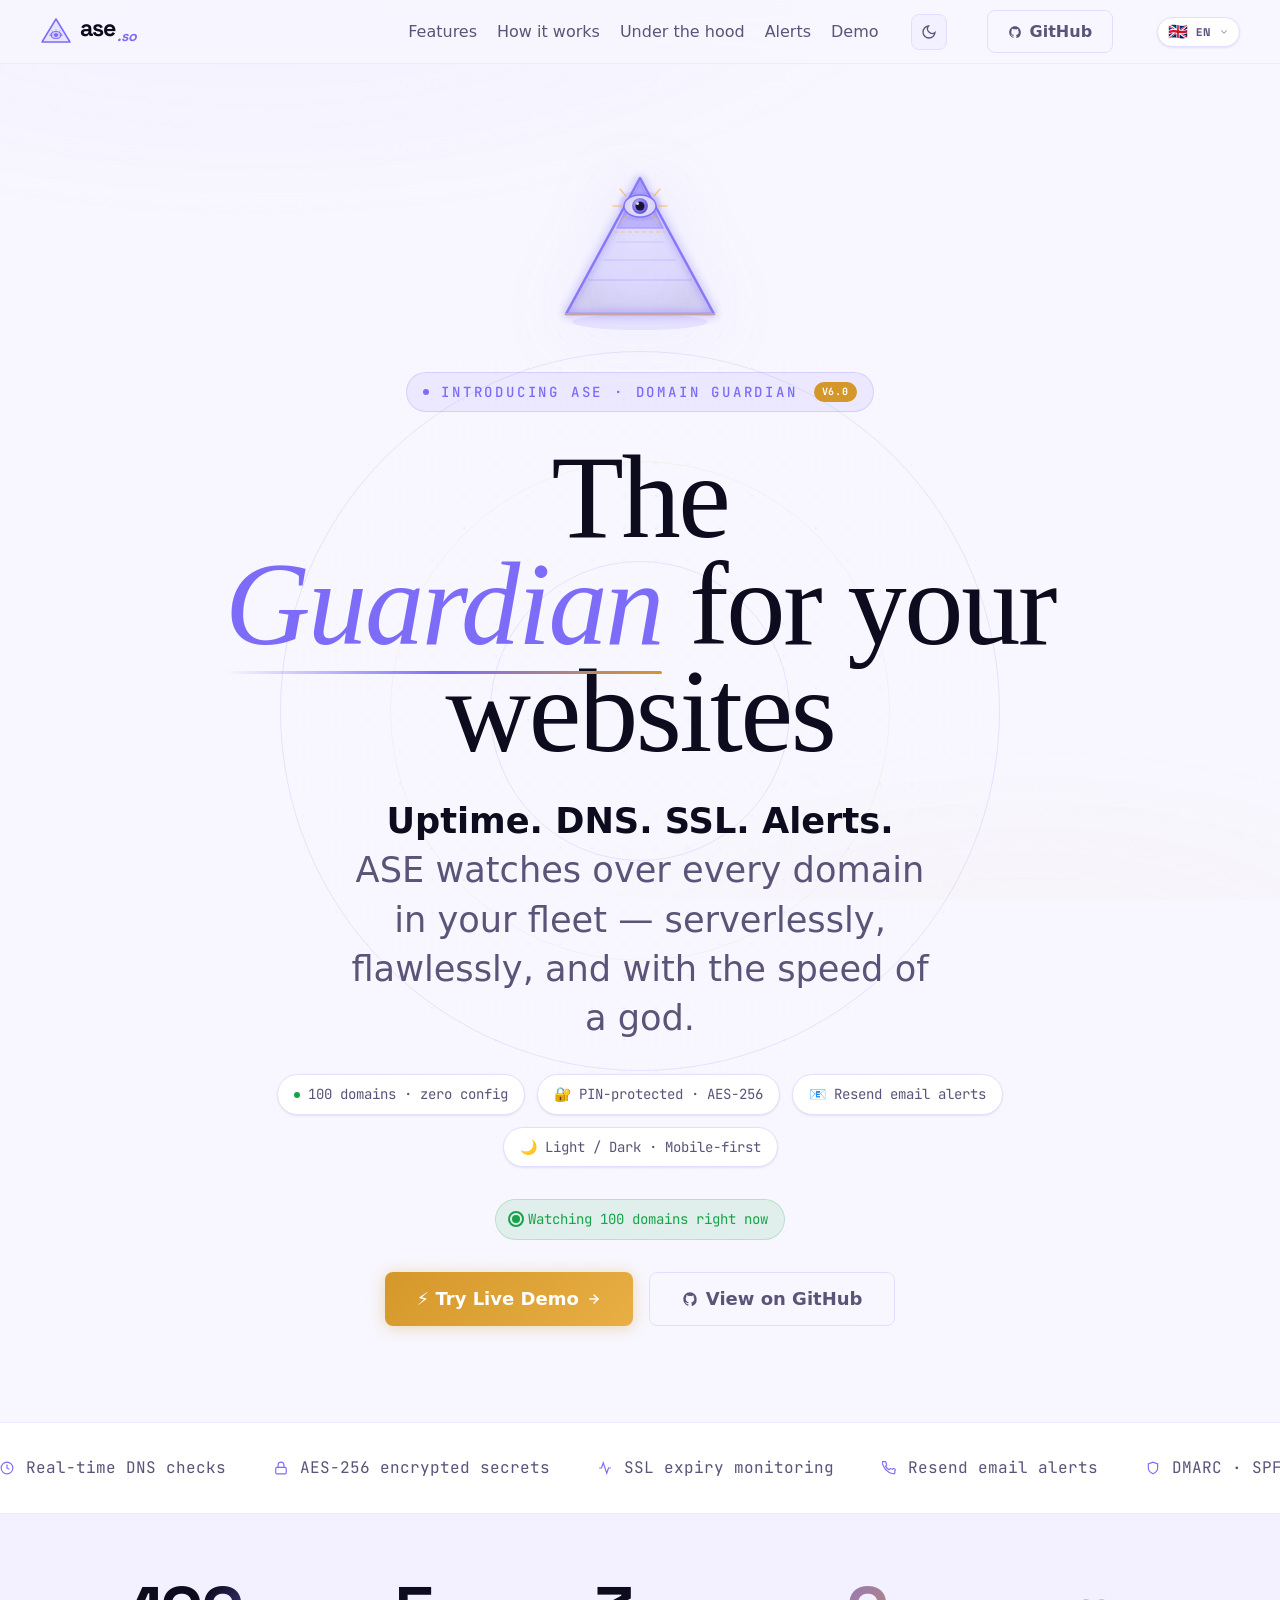
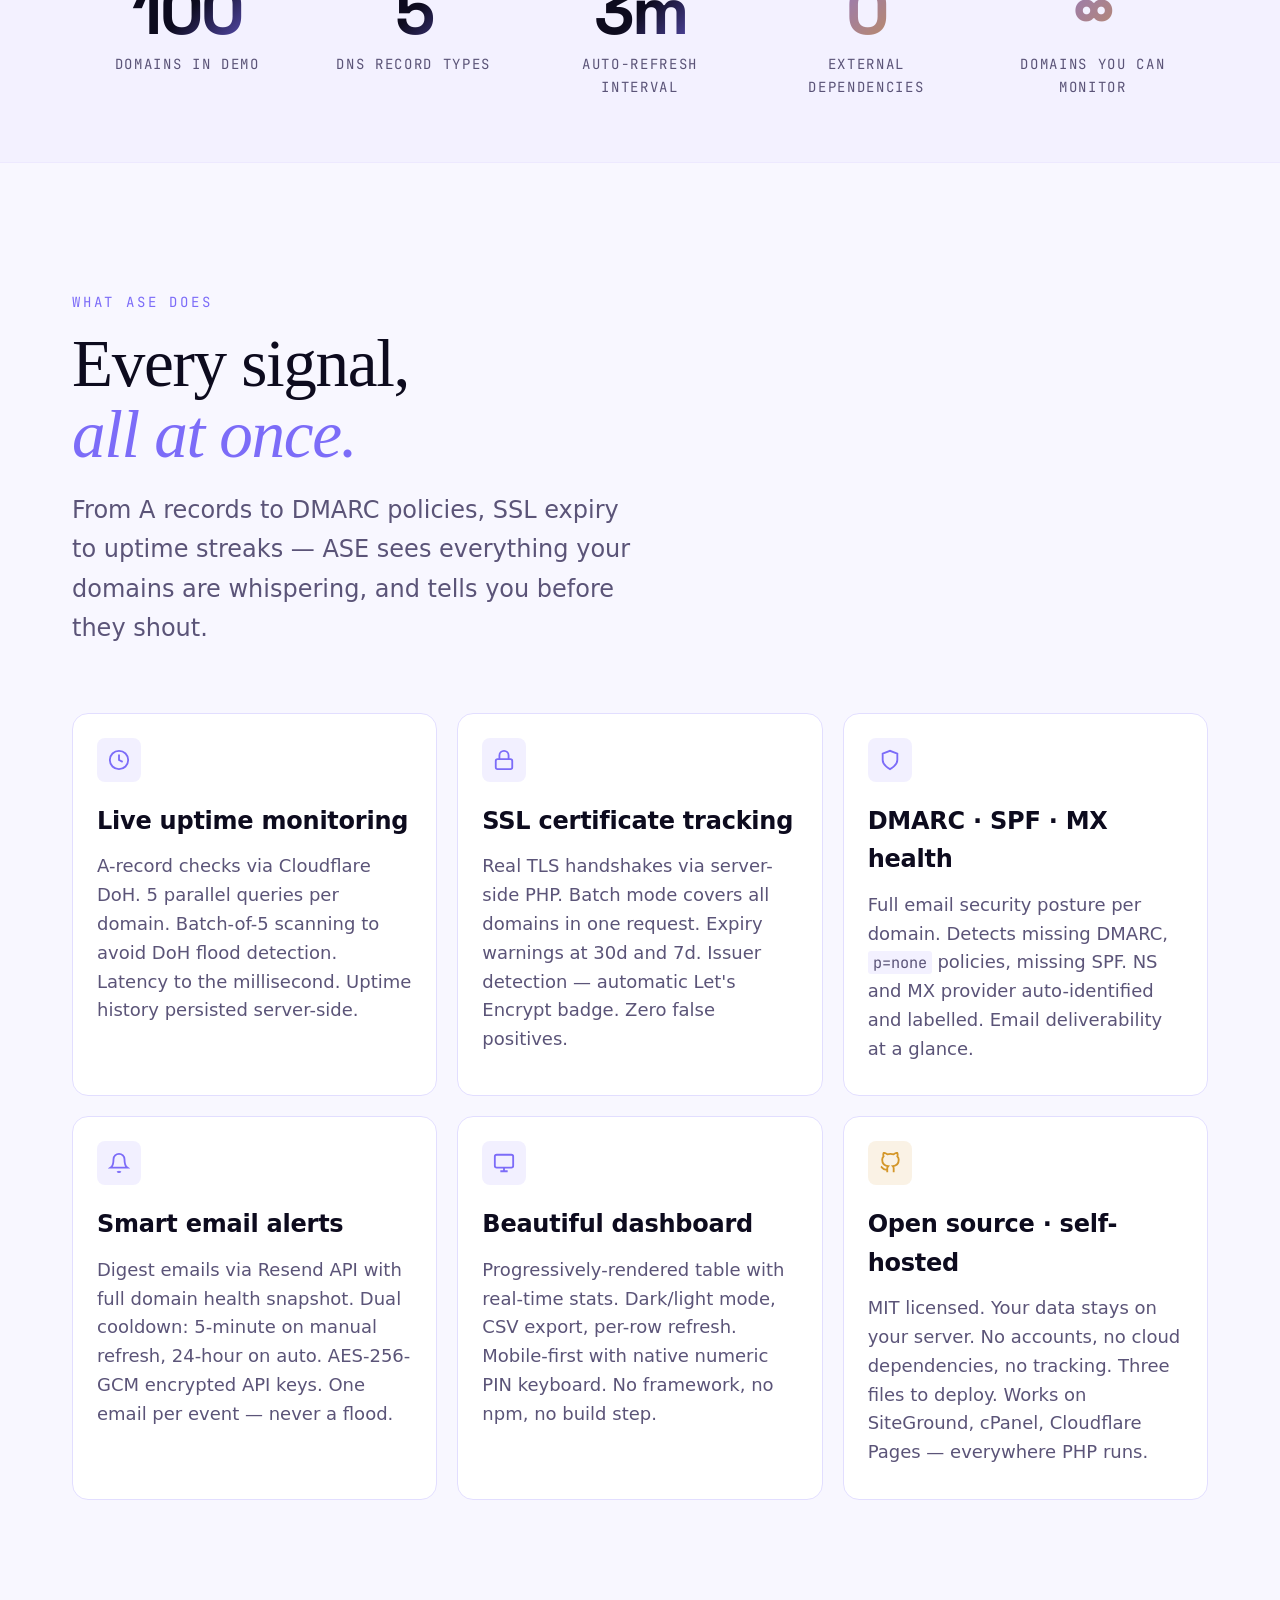
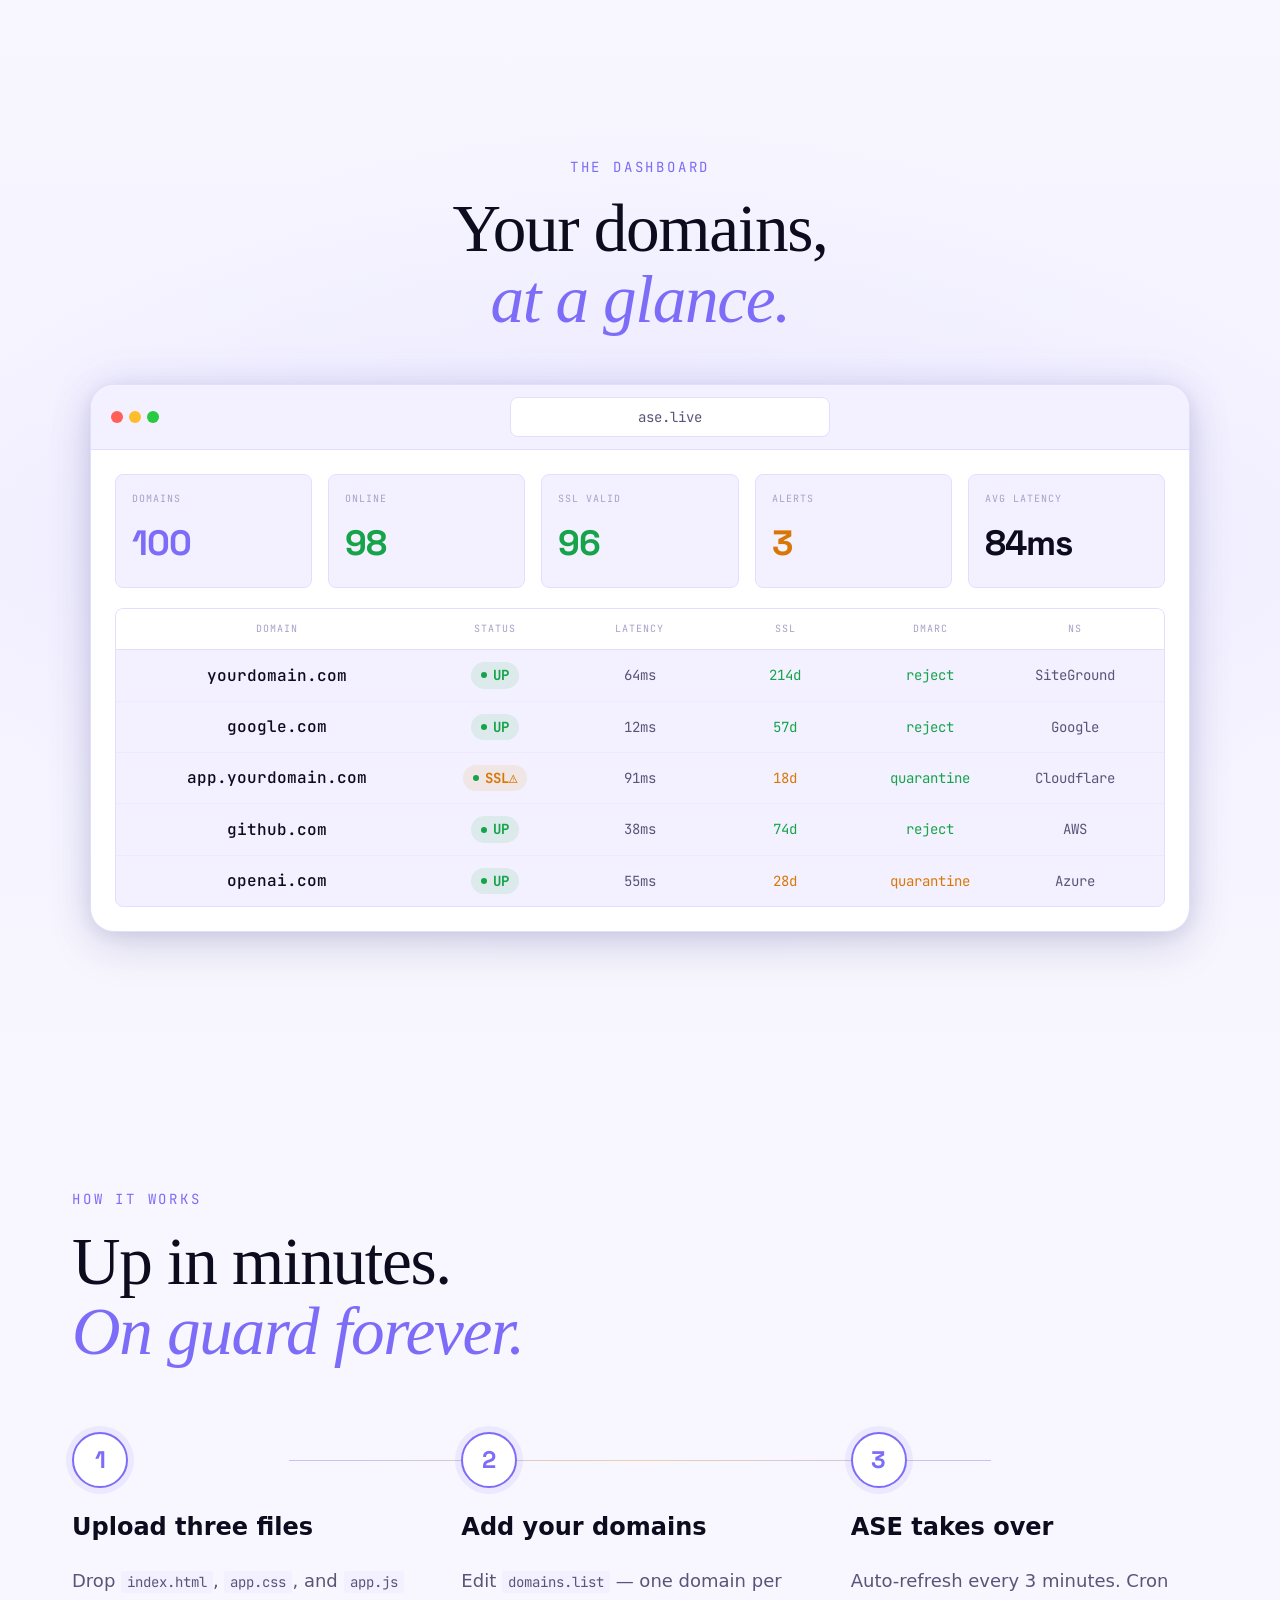
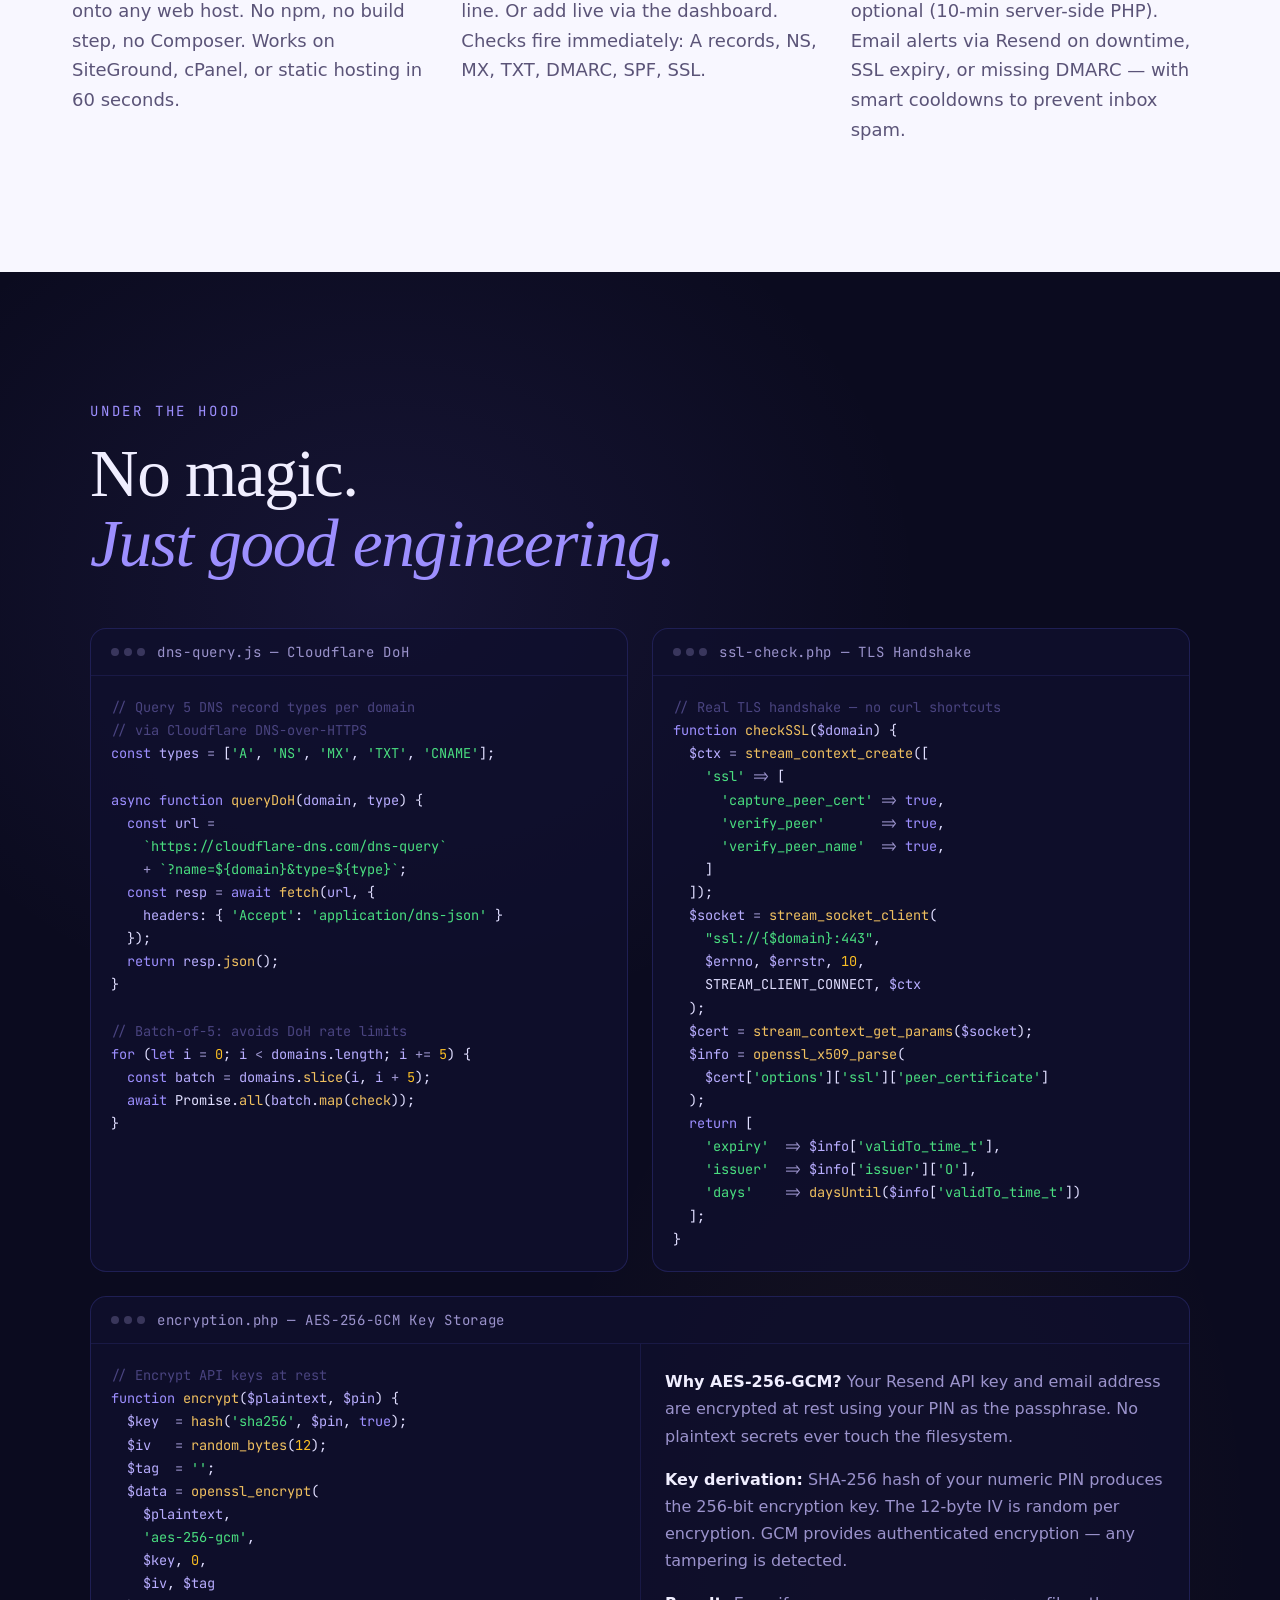
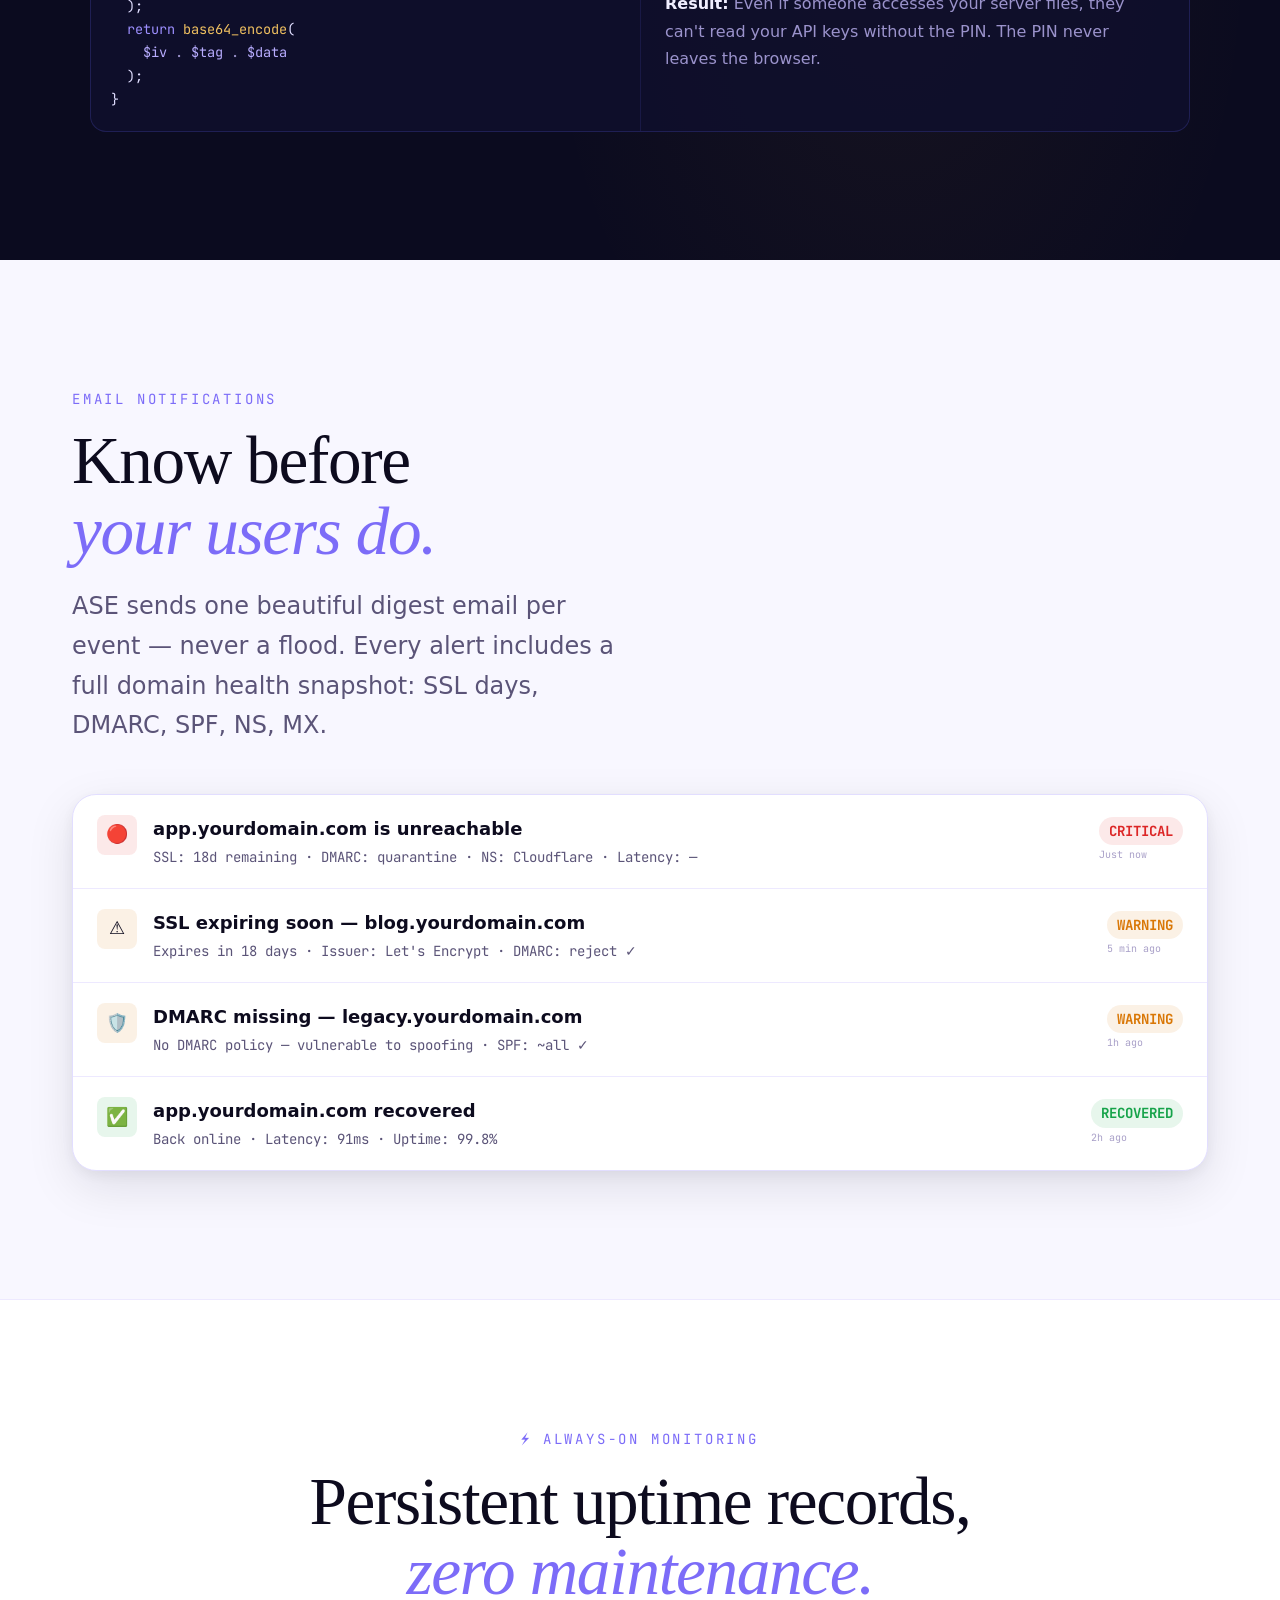
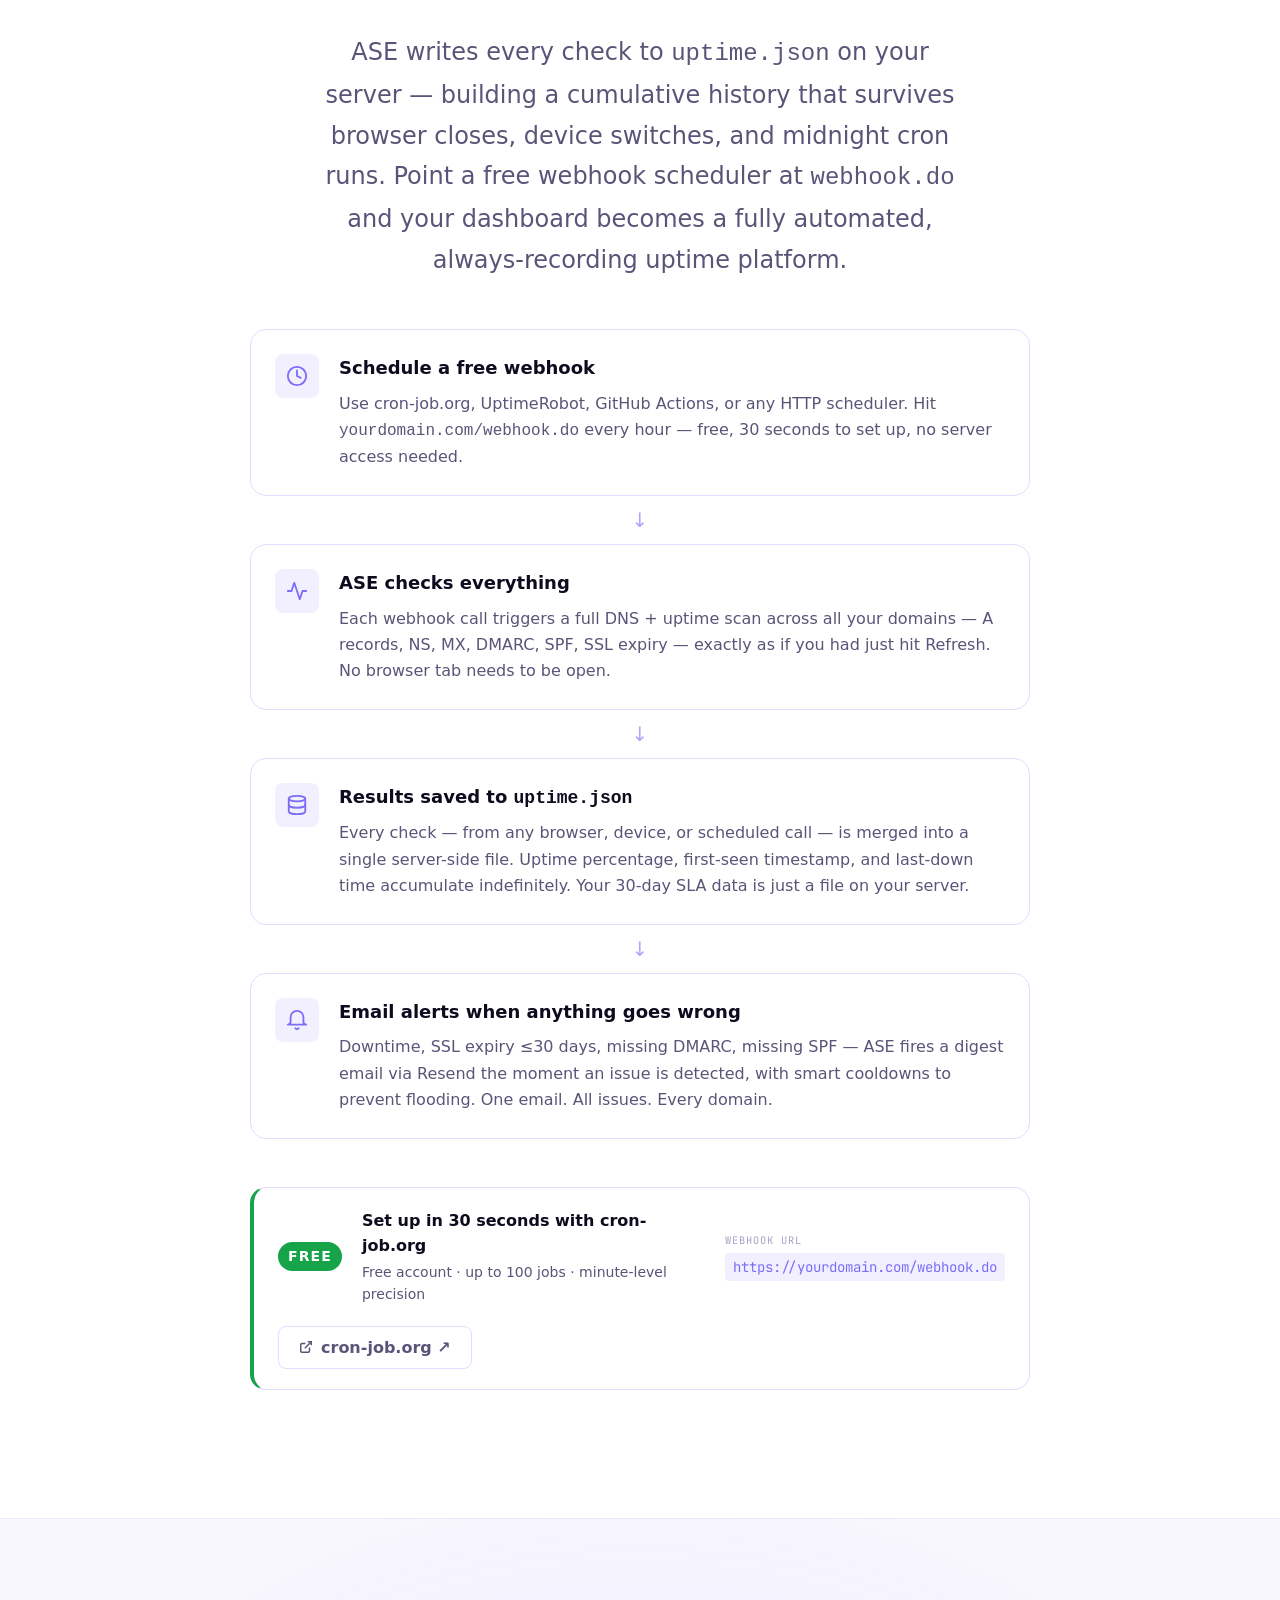
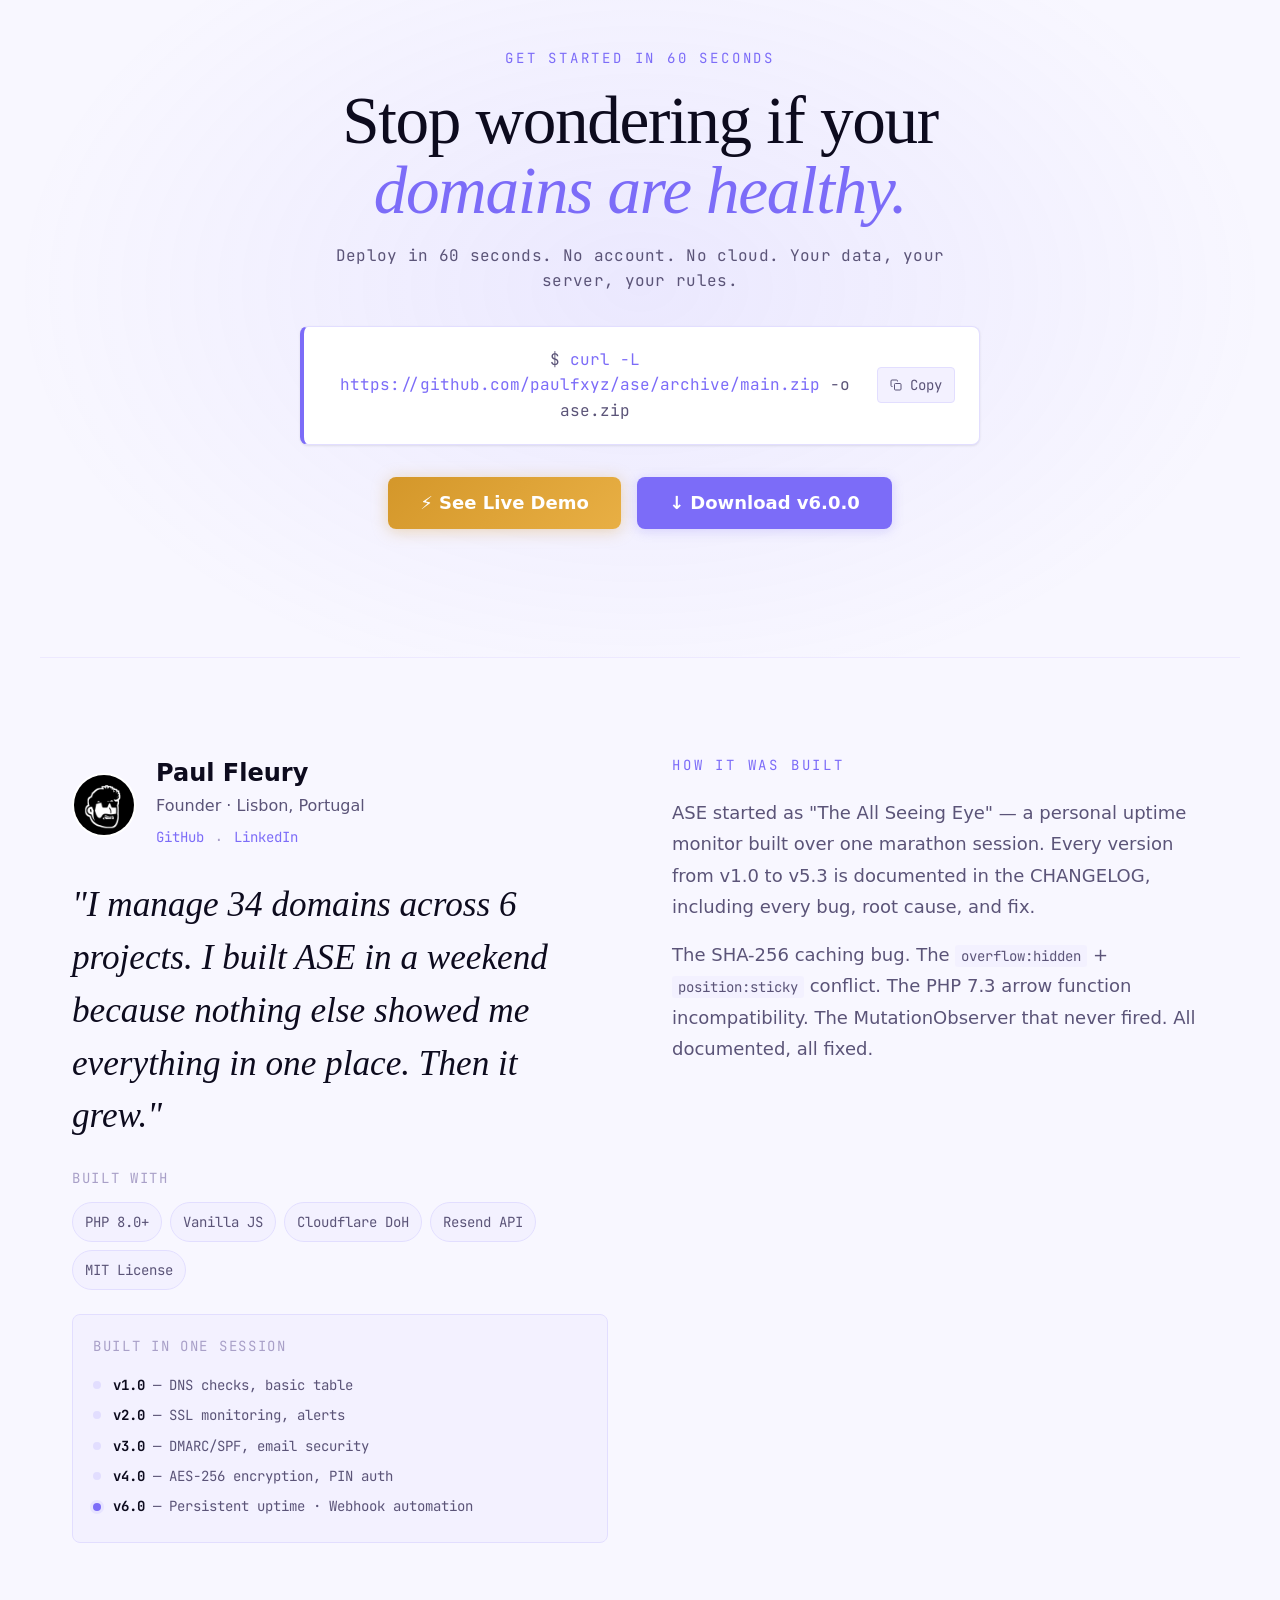
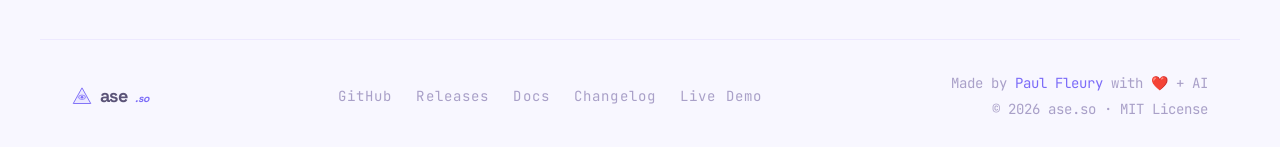
==== commit beb2bfc0: "style: hero title — 'The' on first line, 'Guardian' on second" ====
--- a/landing.html
+++ b/landing.html
@@ -2145,7 +2145,7 @@
 
     <!-- Title -->
     <h1 class="hero-title">
-      <span data-i18n="hero_title_1">The</span> <em data-i18n="hero_title_em">Guardian</em><br><span data-i18n="hero_title_2">for your websites</span>
+      <span data-i18n="hero_title_1">The</span><br><em data-i18n="hero_title_em">Guardian</em> <span data-i18n="hero_title_2">for your websites</span>
     </h1>
 
     <!-- Subtitle -->
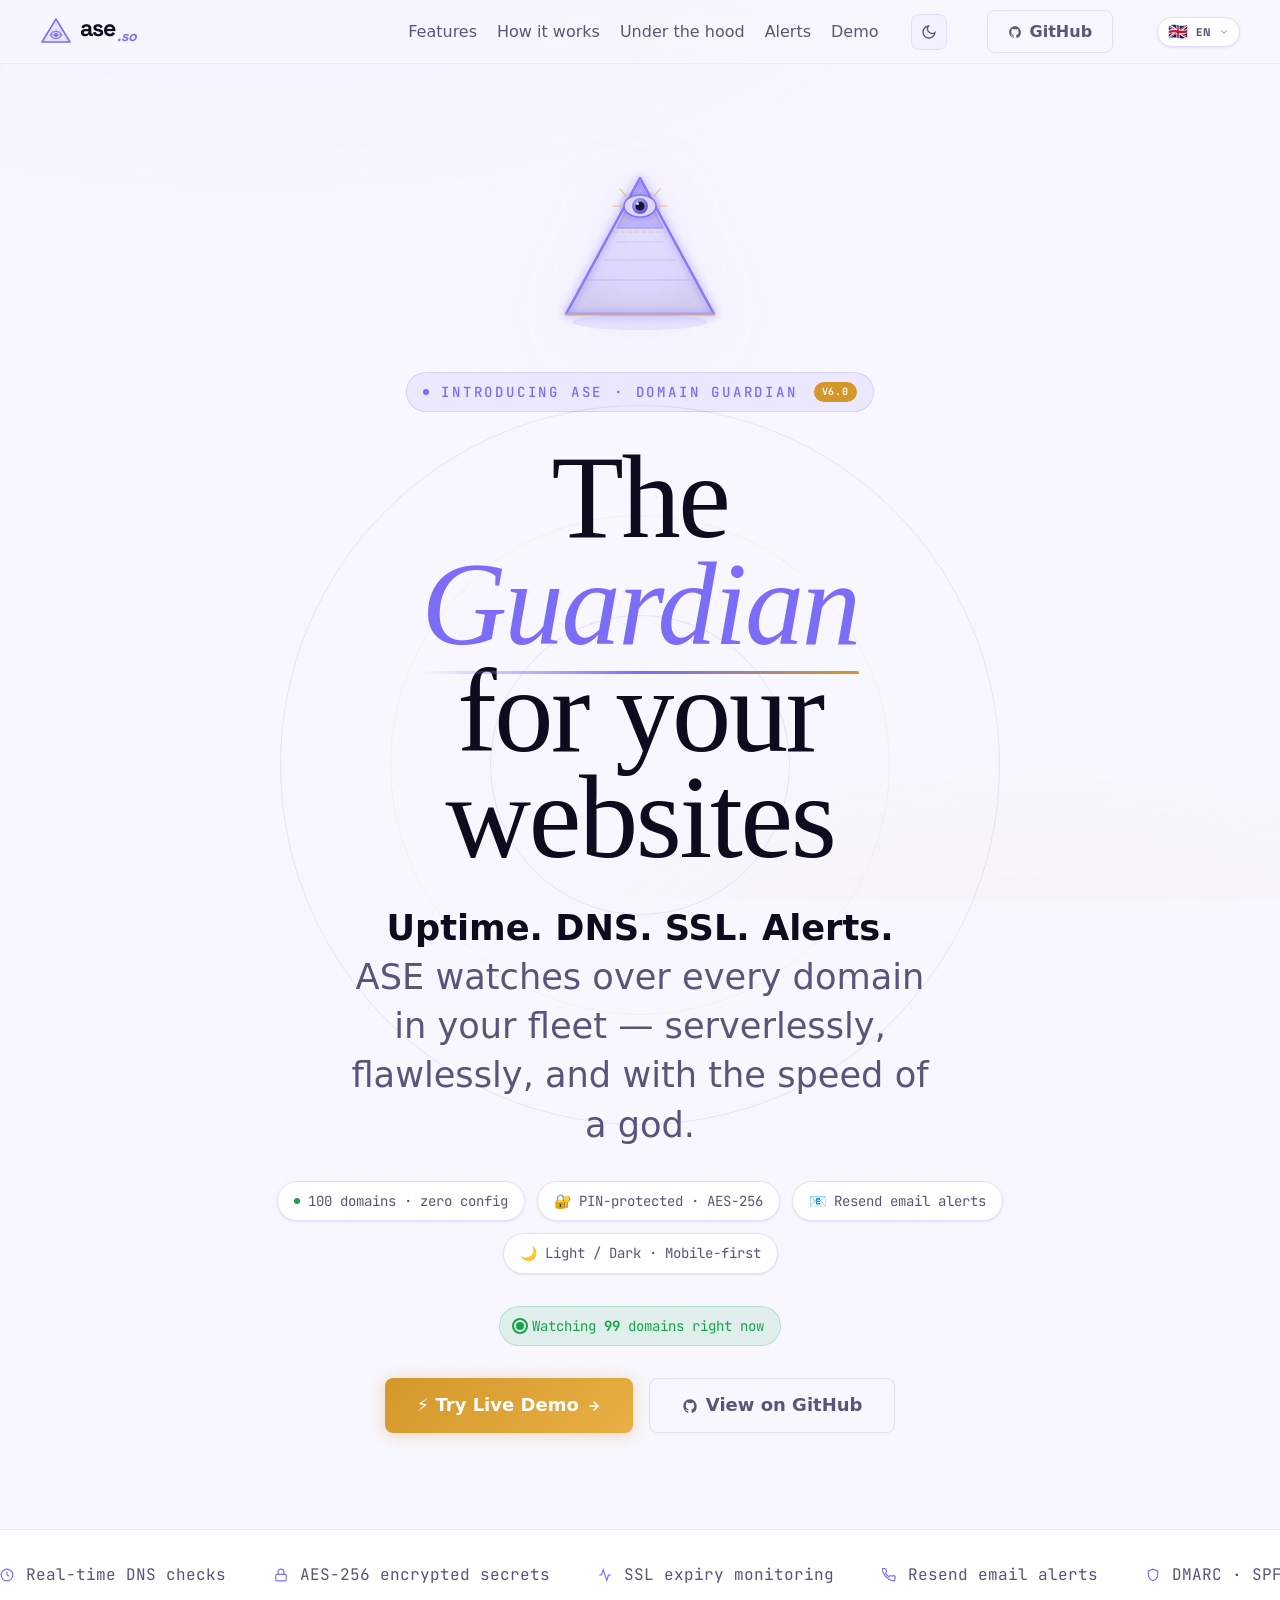
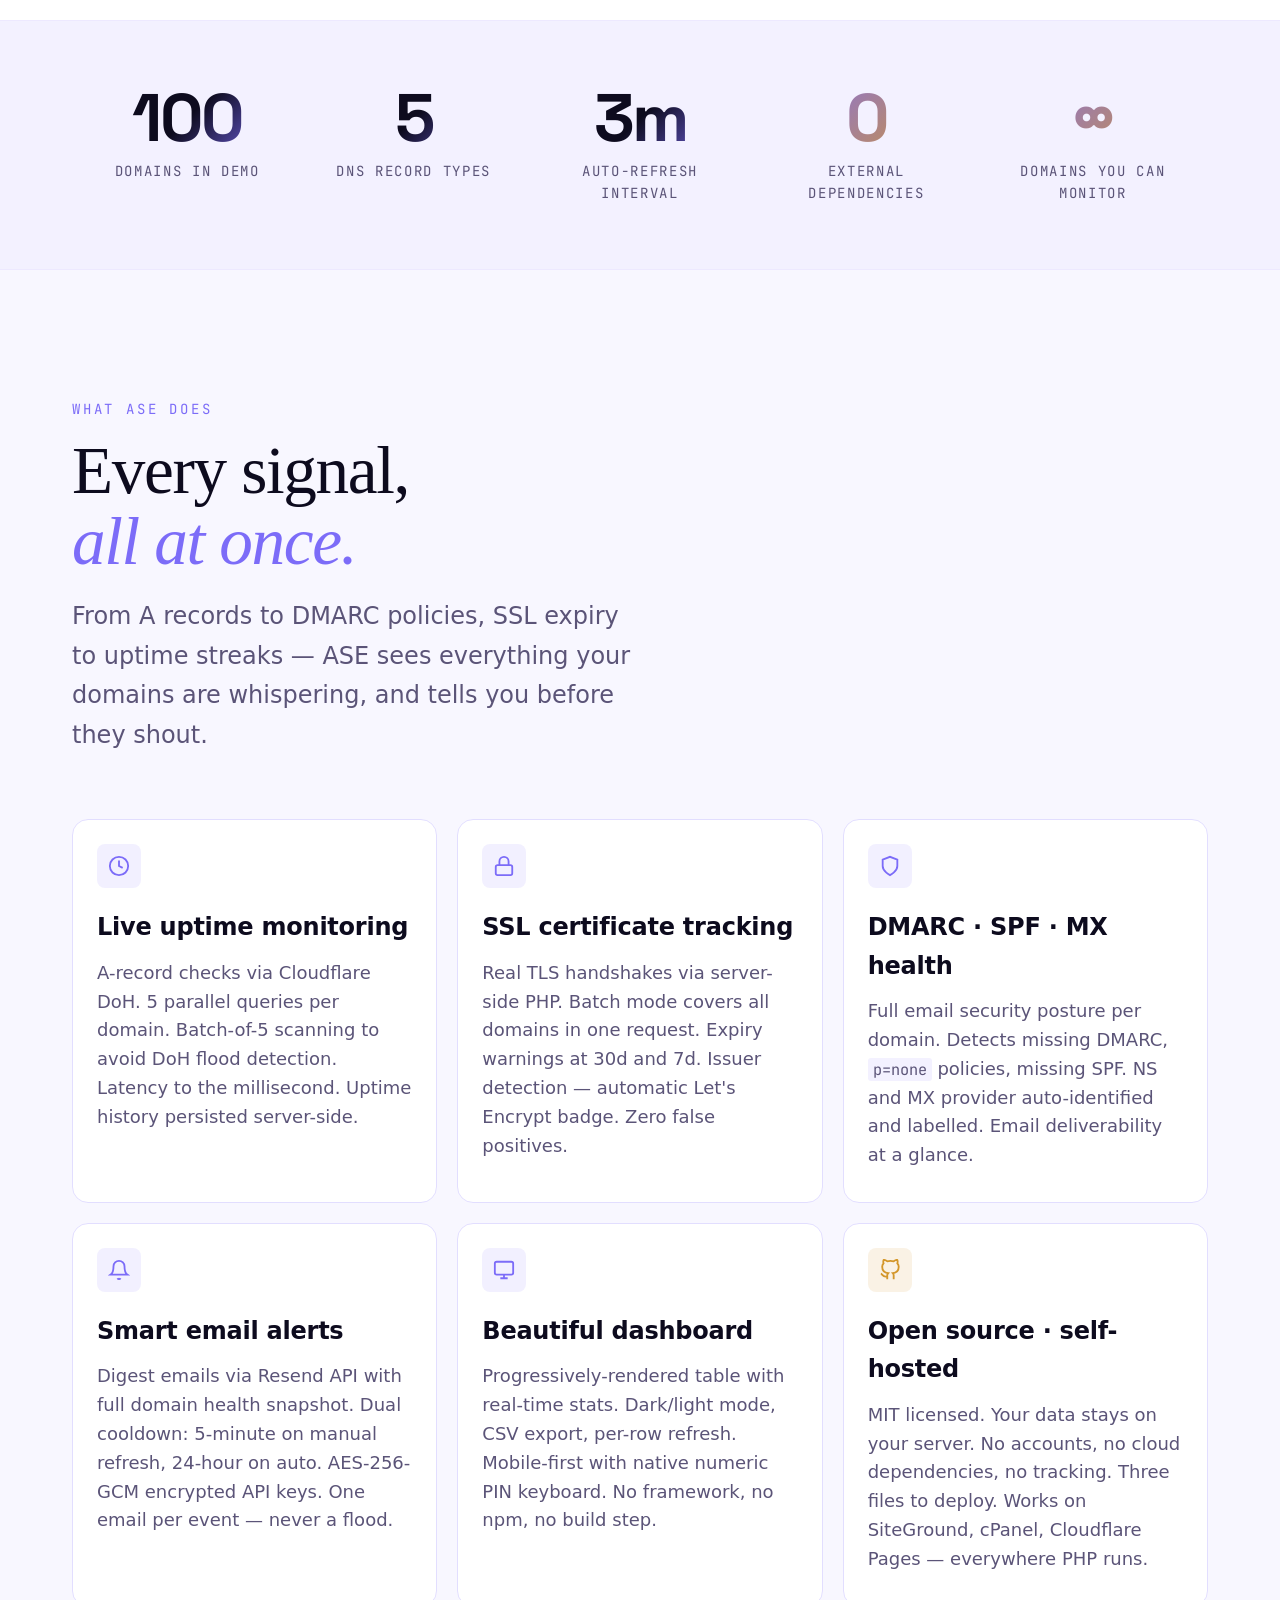
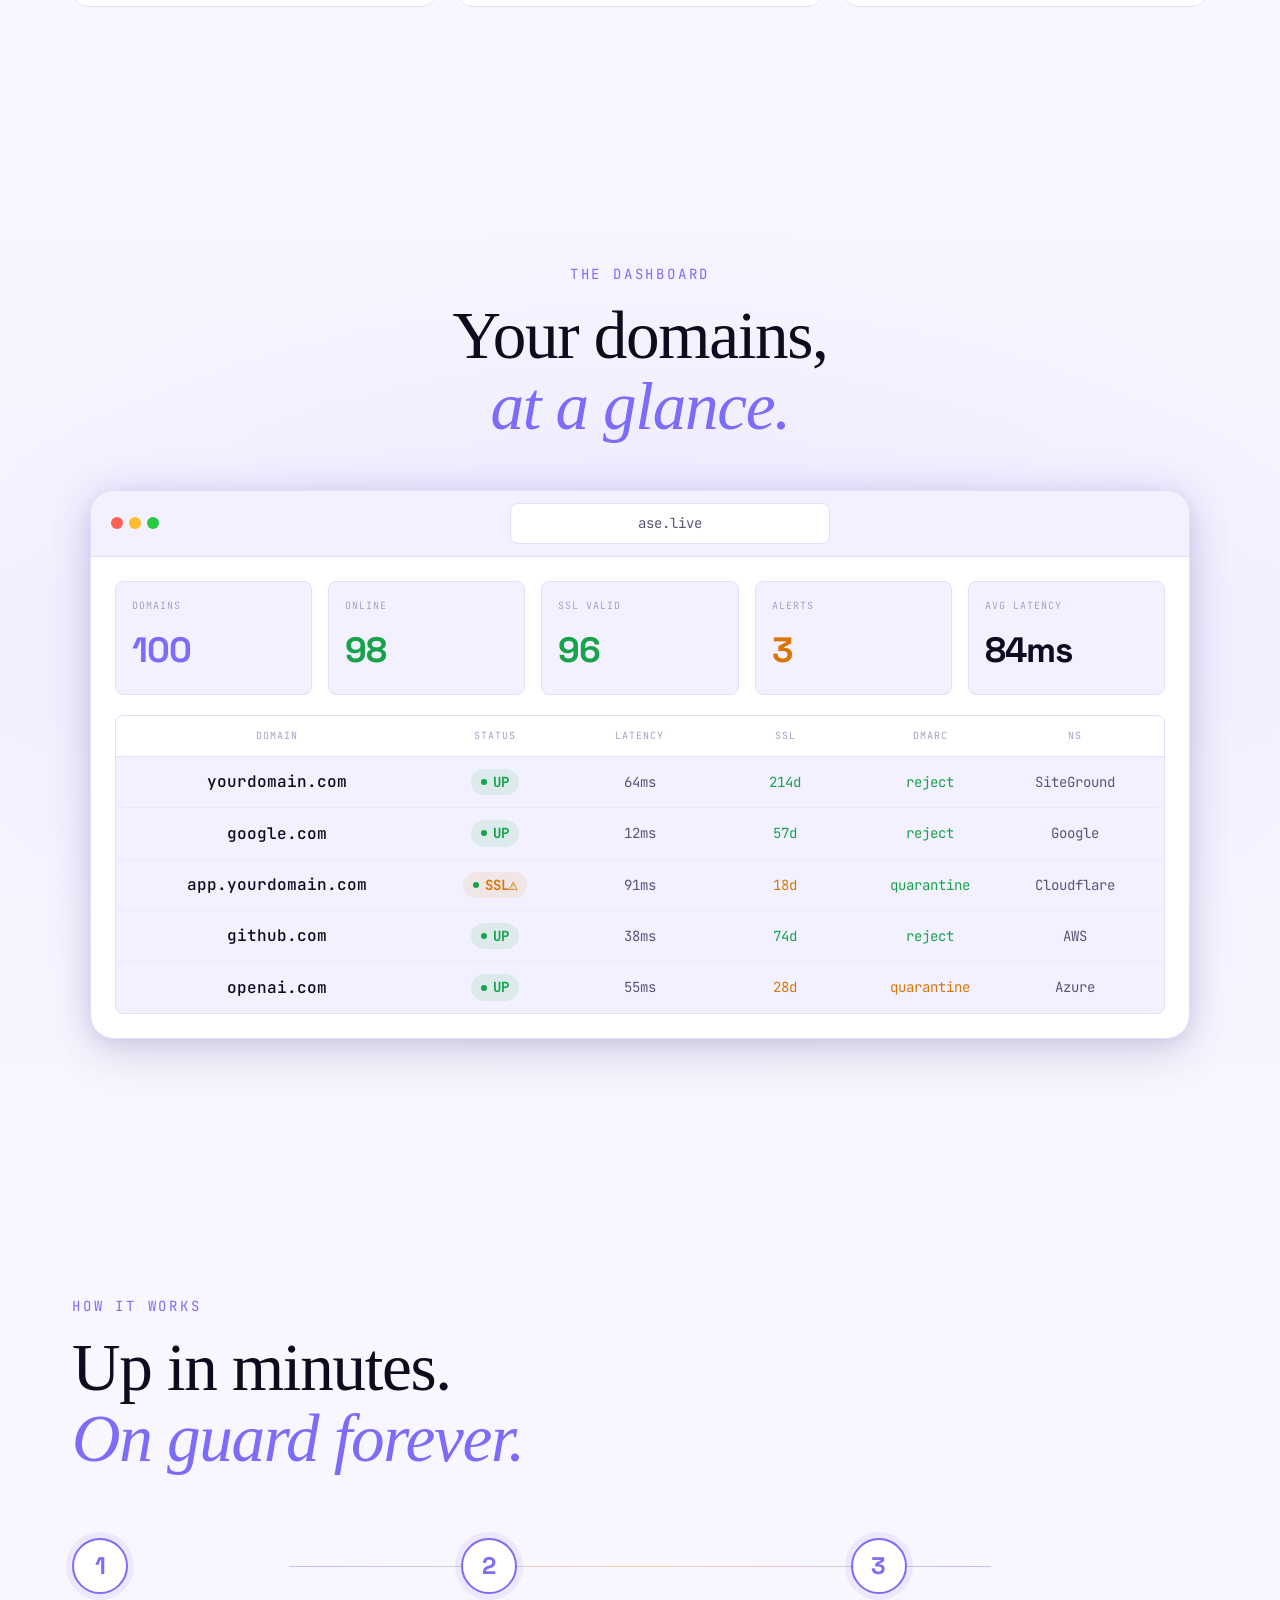
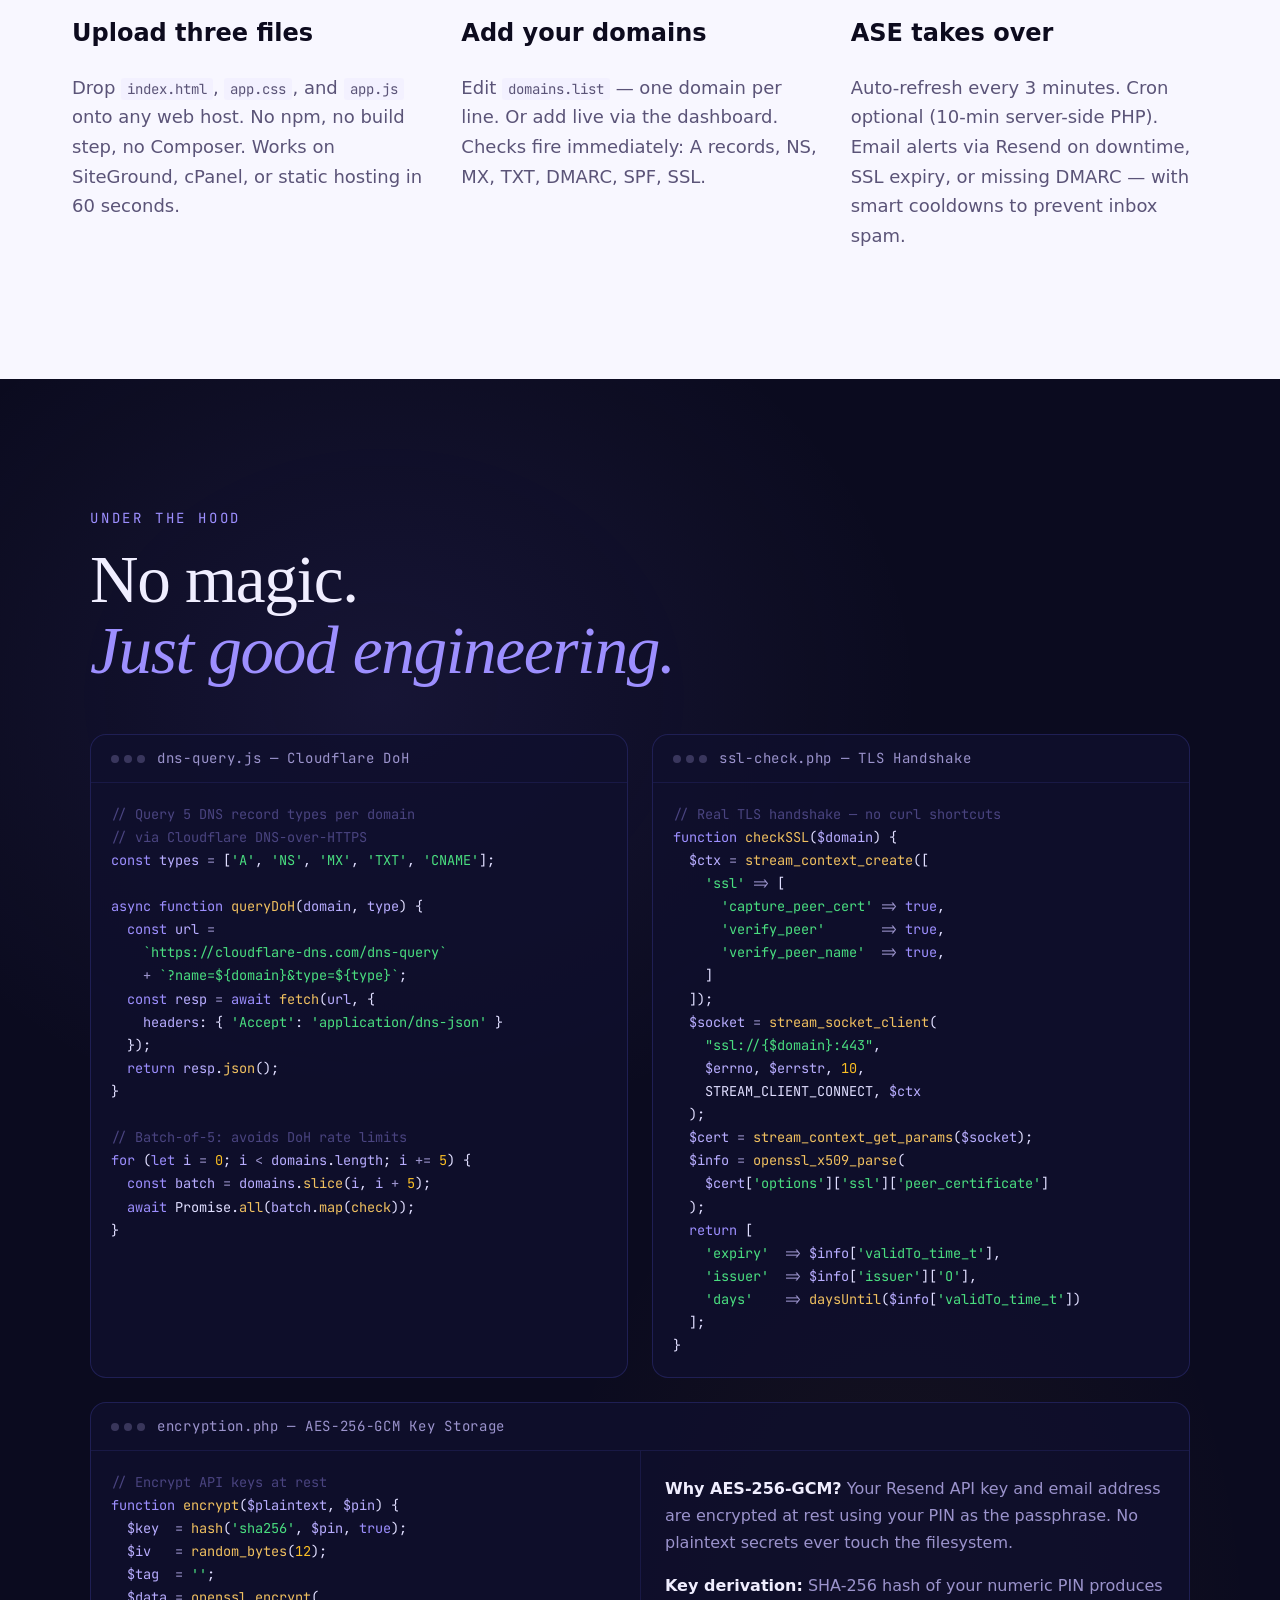
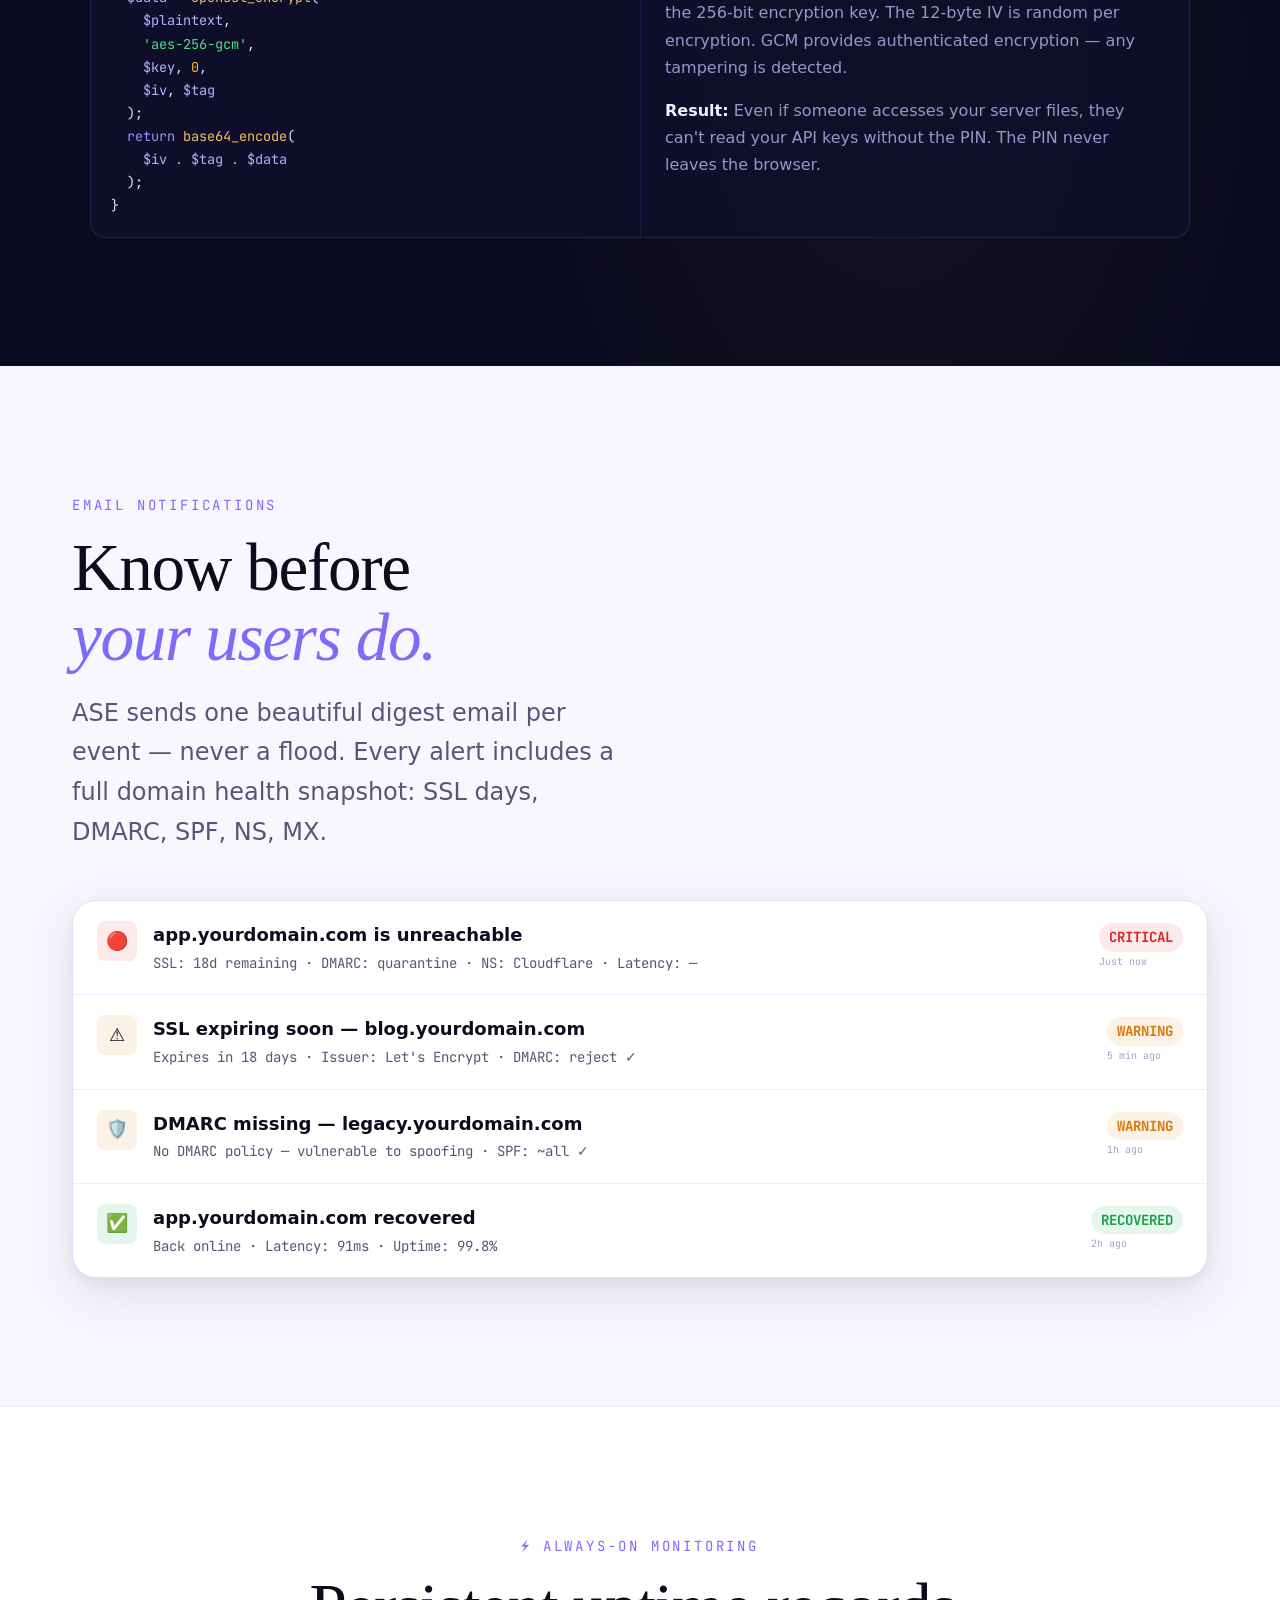
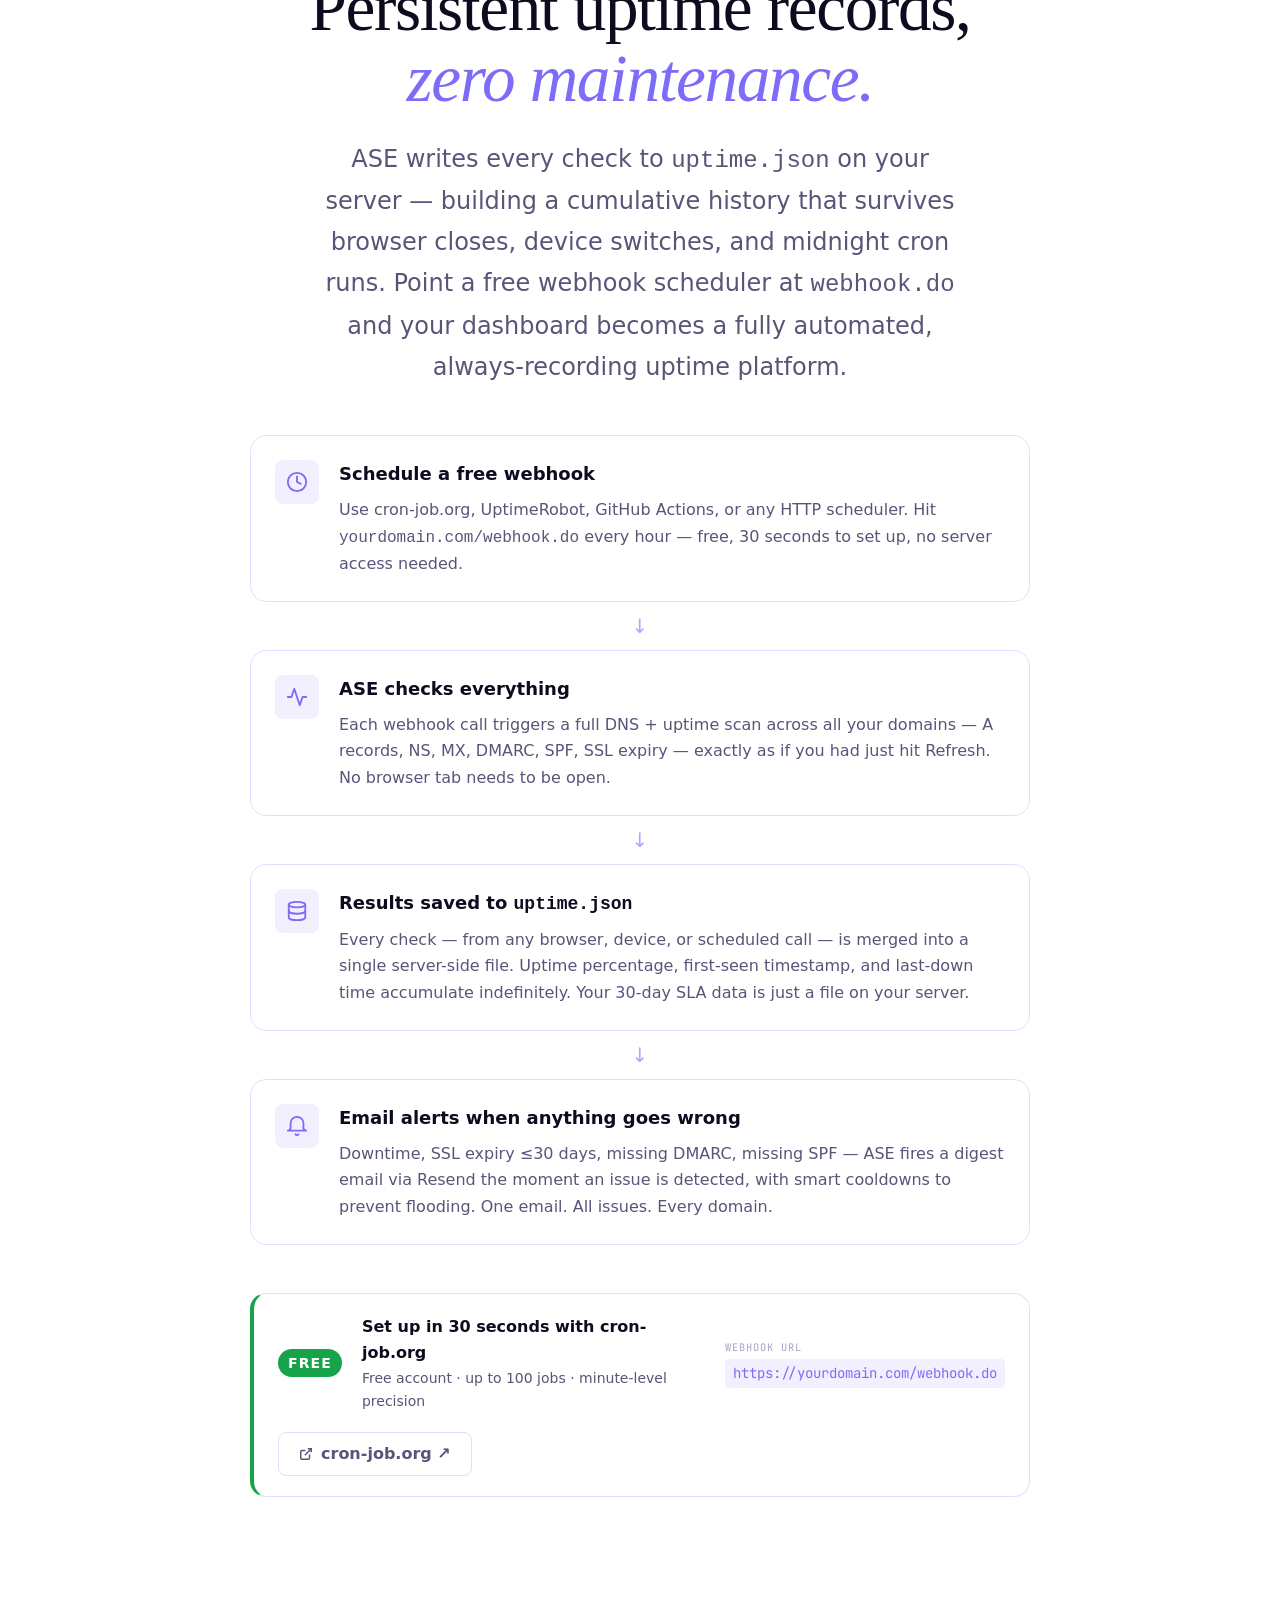
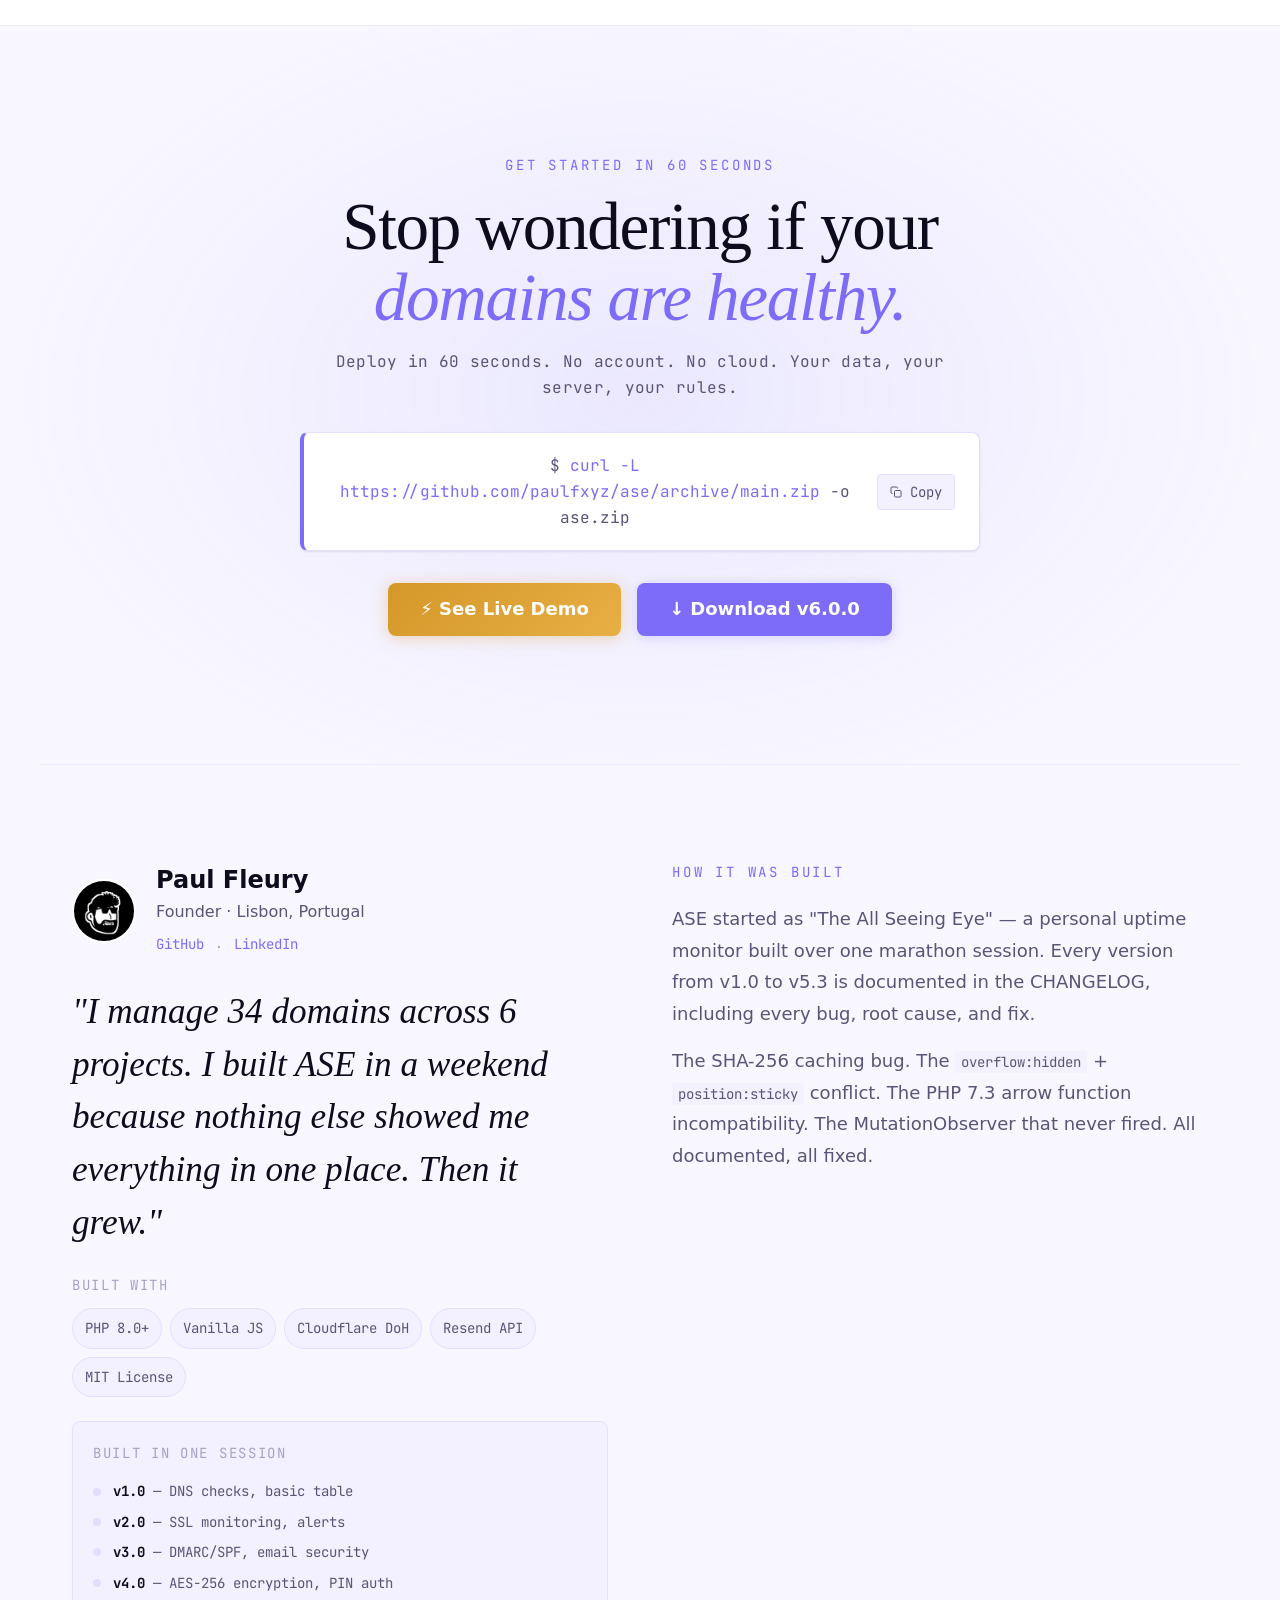
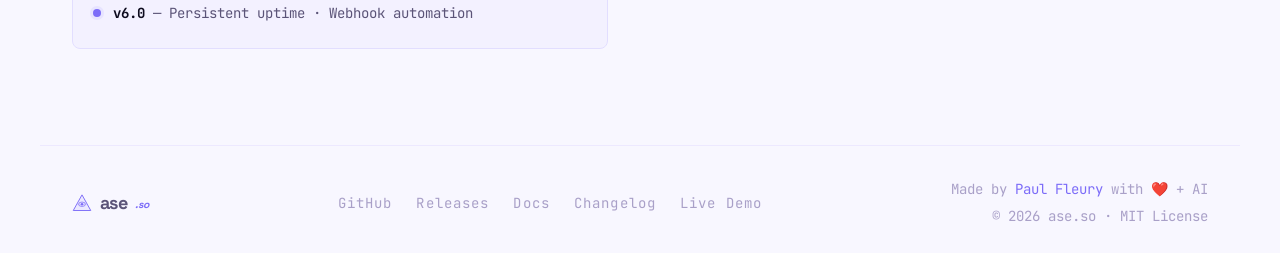
==== commit 685a8160: "style: hero title — 4-line stacked layout" ====
--- a/landing.html
+++ b/landing.html
@@ -2145,7 +2145,7 @@
 
     <!-- Title -->
     <h1 class="hero-title">
-      <span data-i18n="hero_title_1">The</span><br><em data-i18n="hero_title_em">Guardian</em> <span data-i18n="hero_title_2">for your websites</span>
+      <span data-i18n="hero_title_1">The</span><br><em data-i18n="hero_title_em">Guardian</em><br><span data-i18n="hero_title_2">for your<br>websites</span>
     </h1>
 
     <!-- Subtitle -->
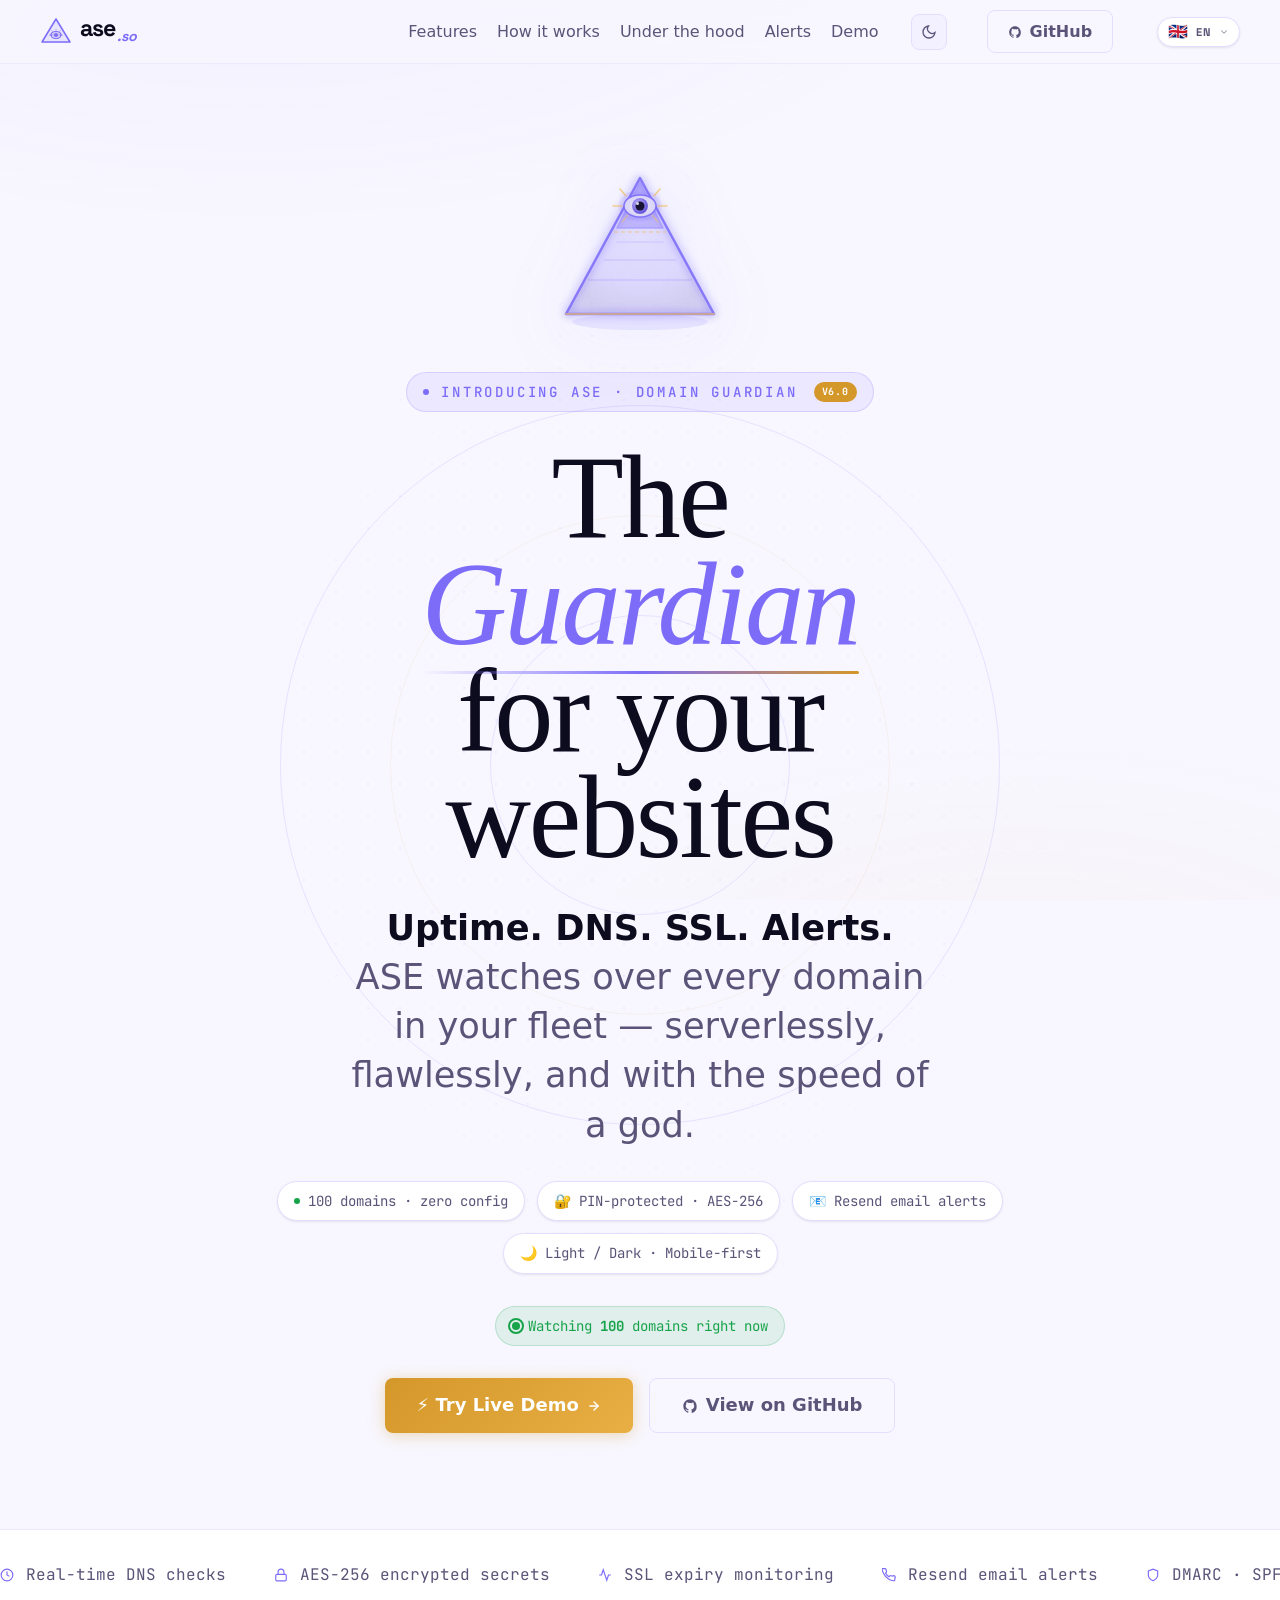
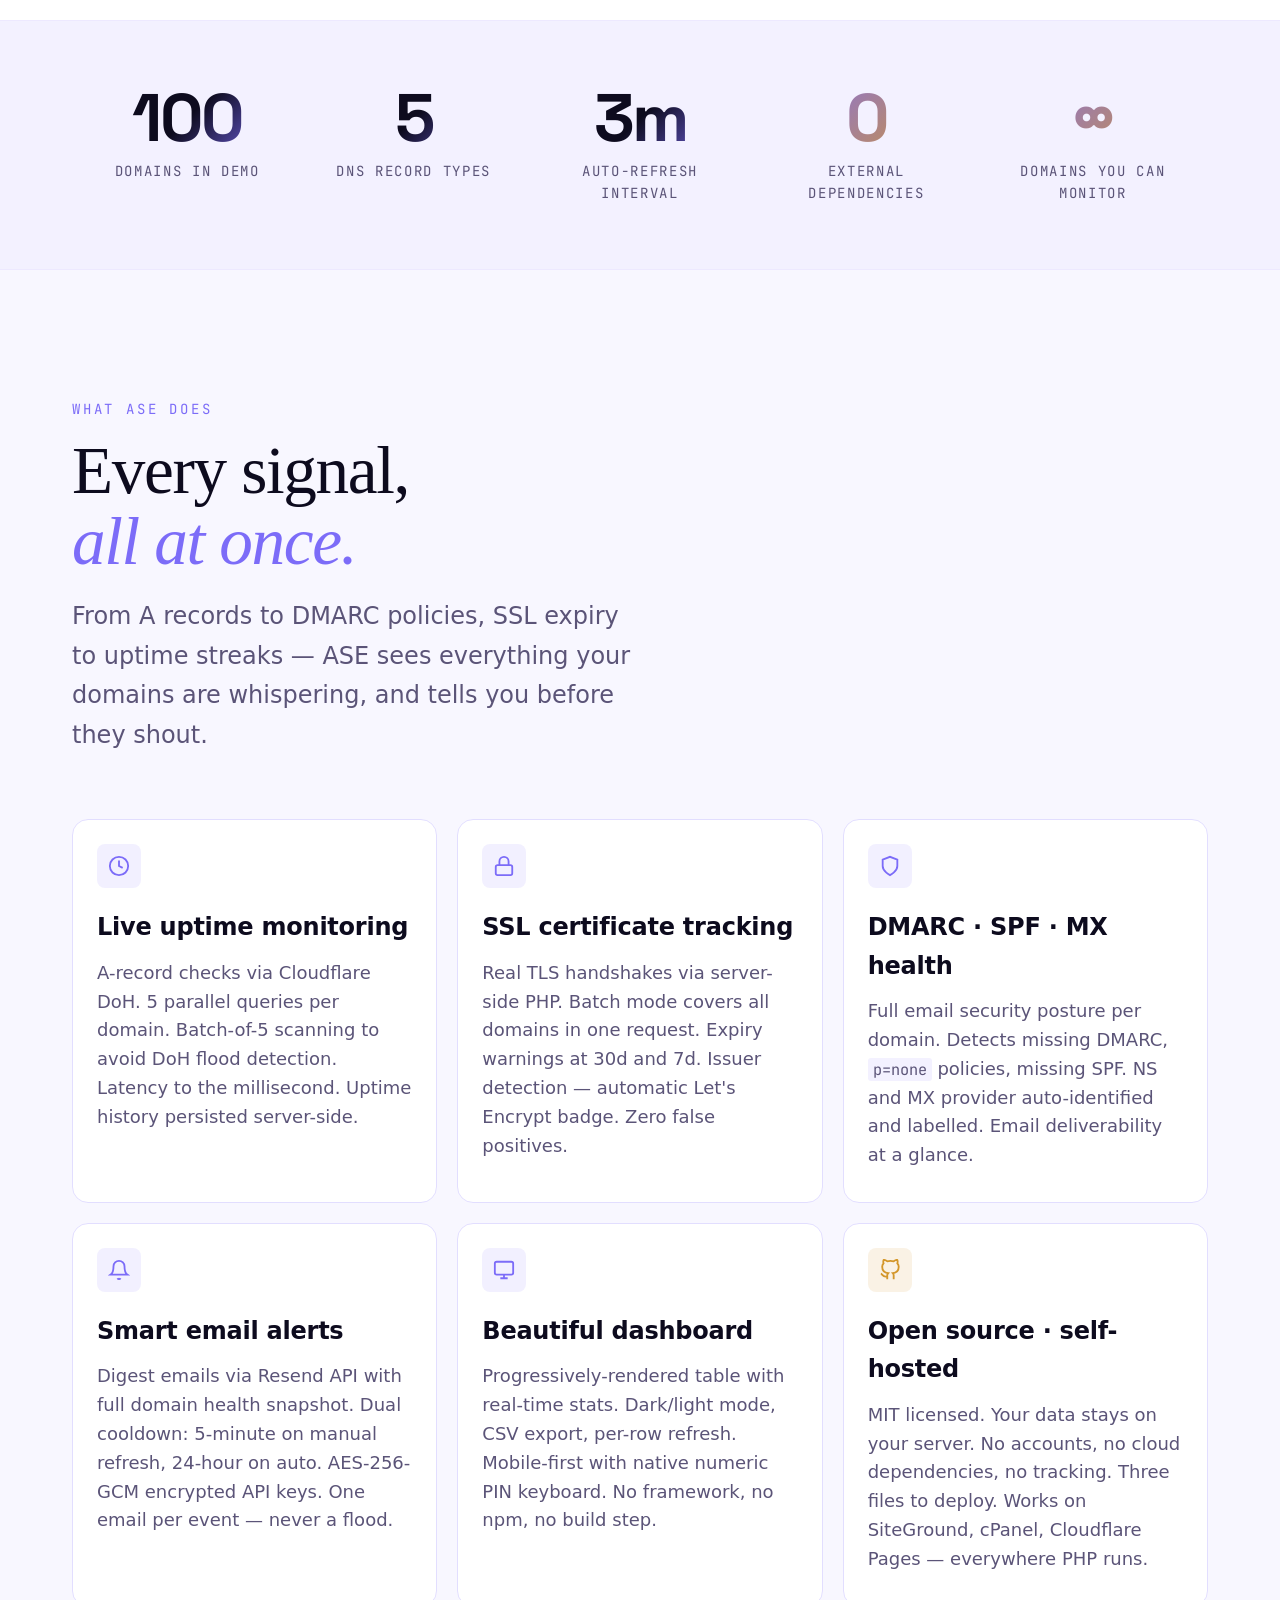
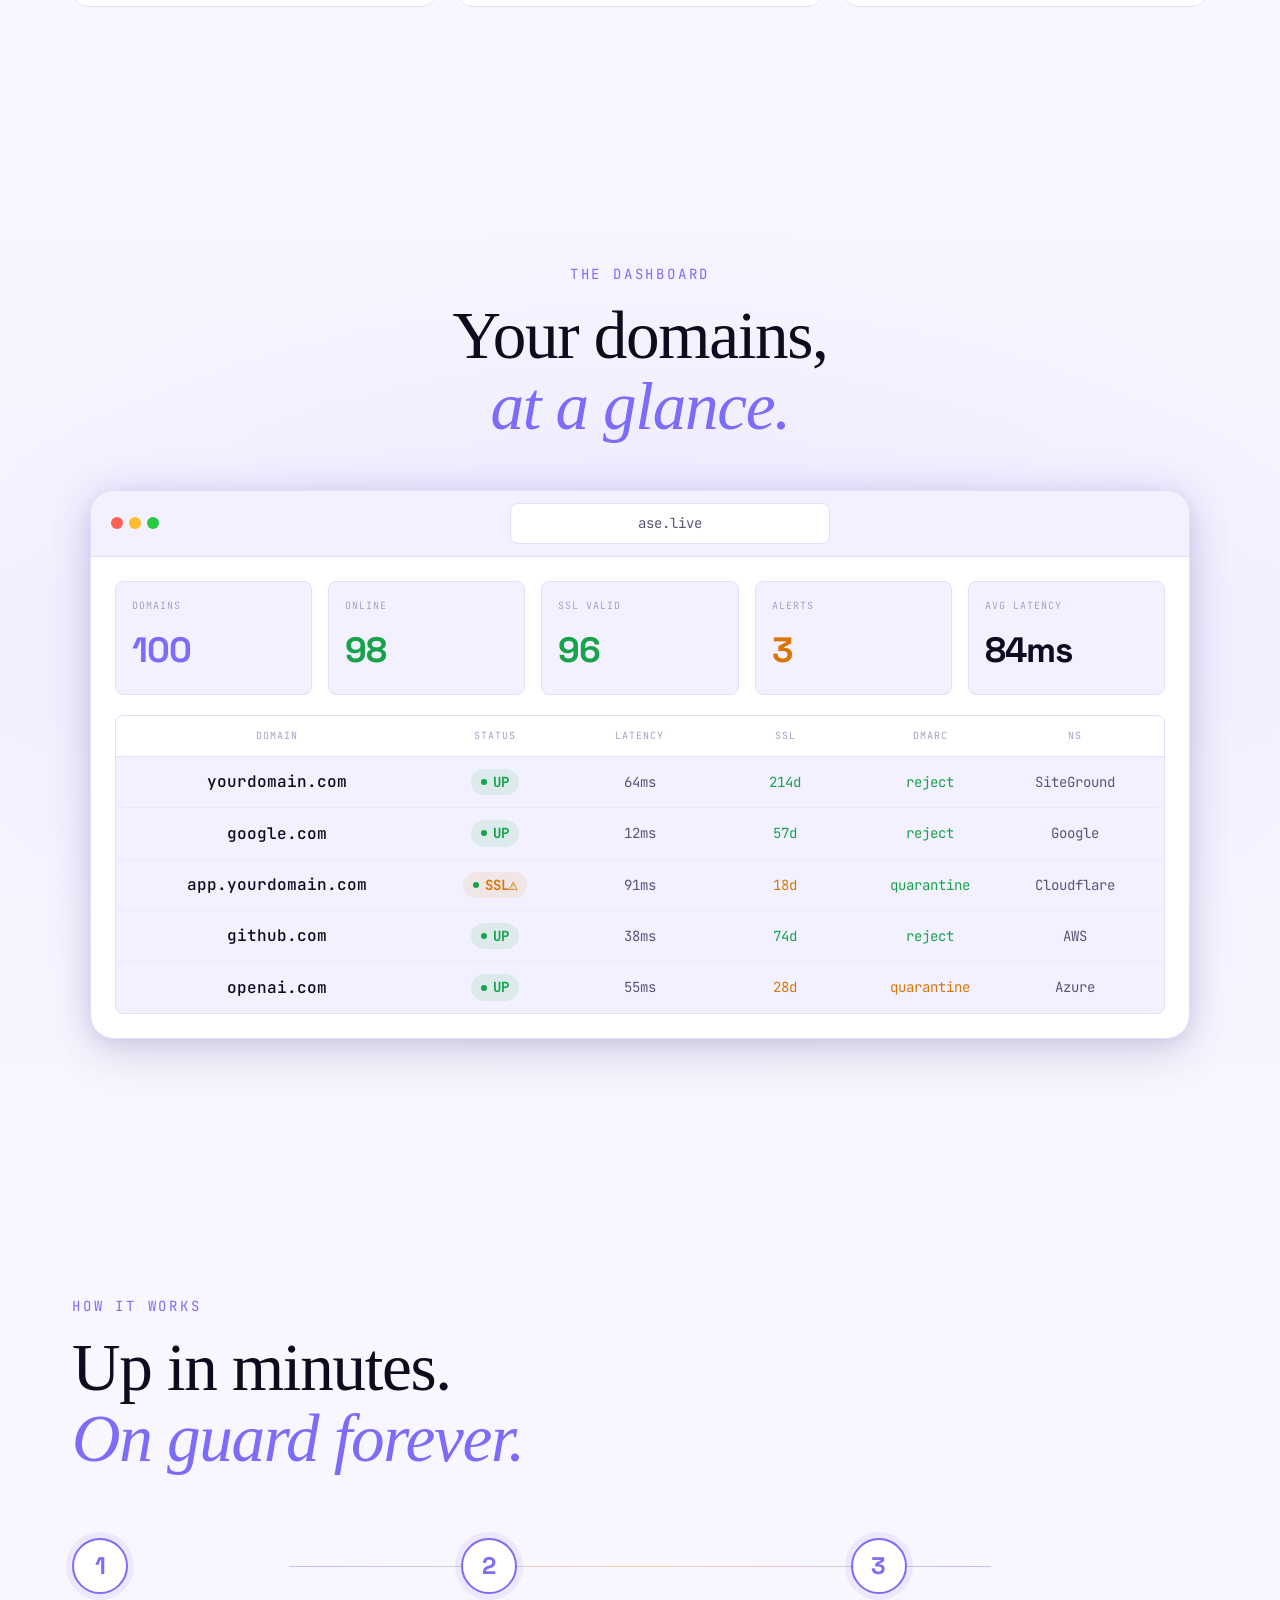
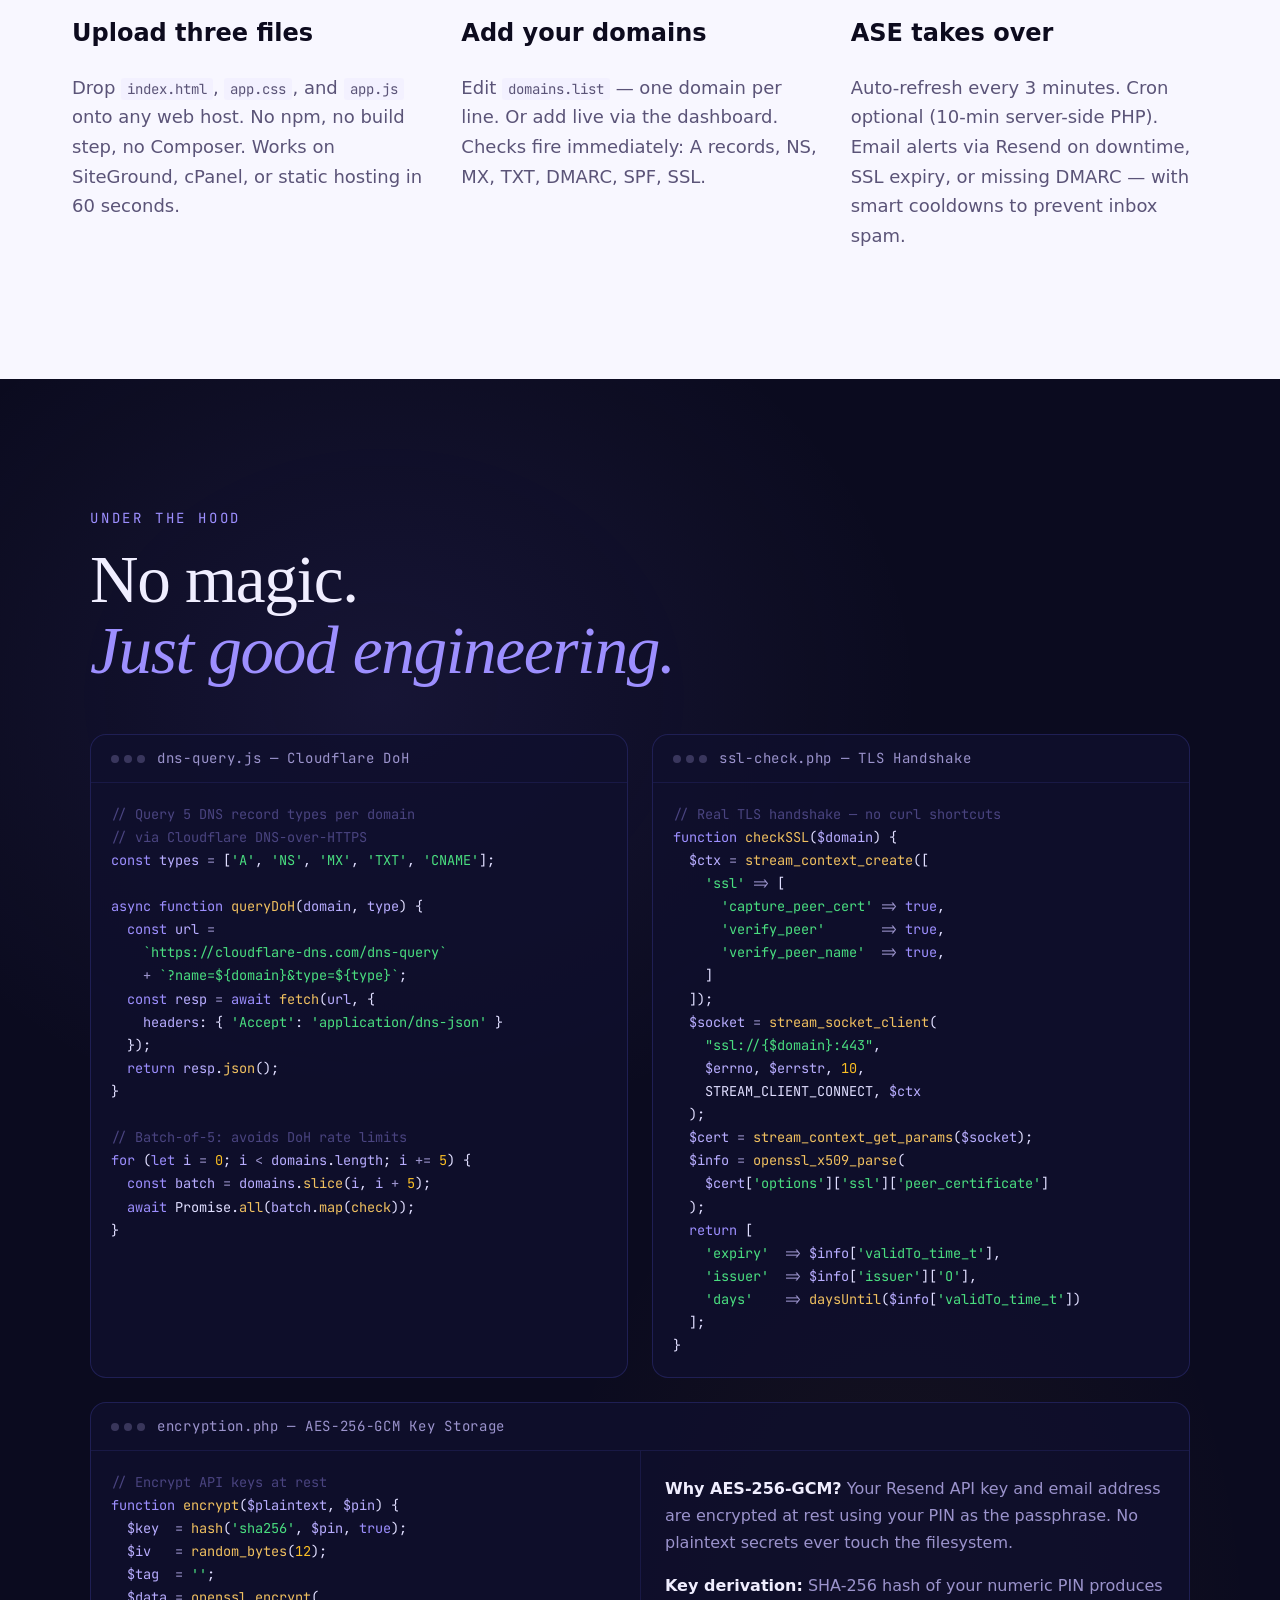
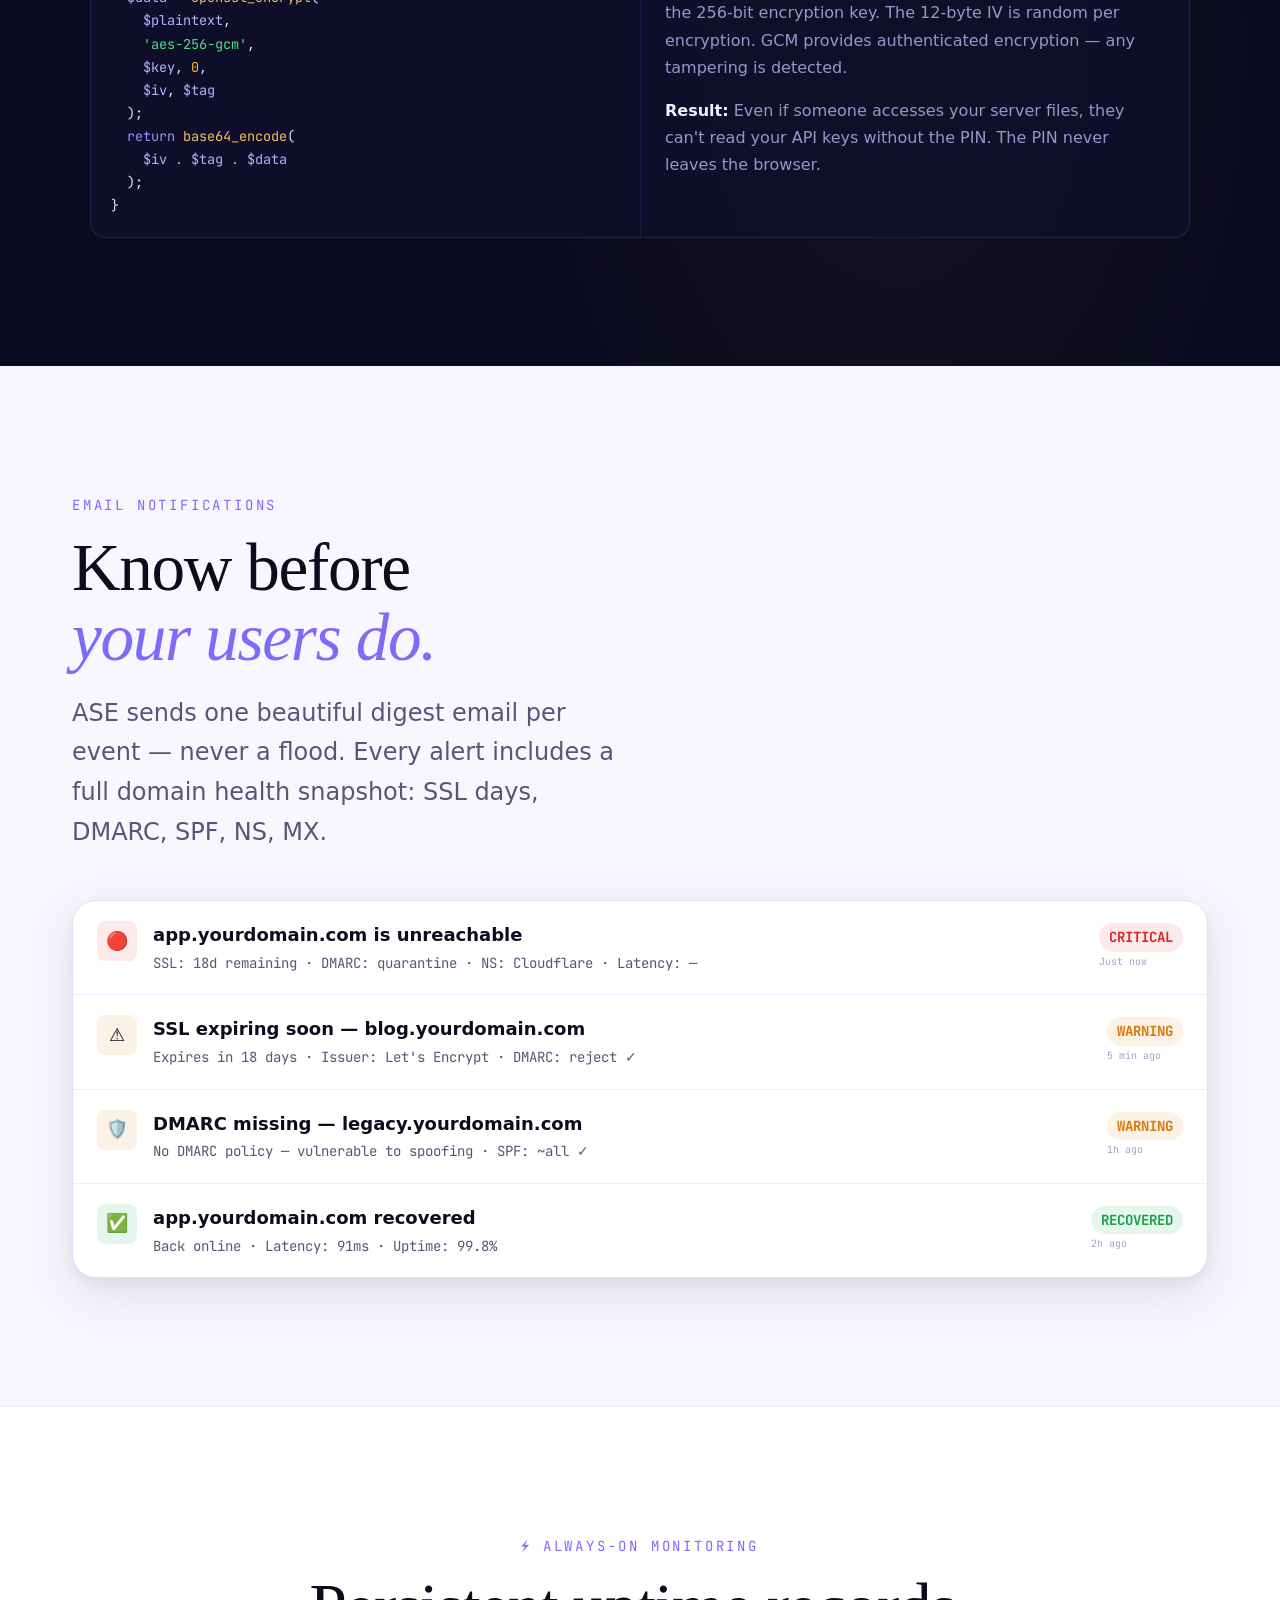
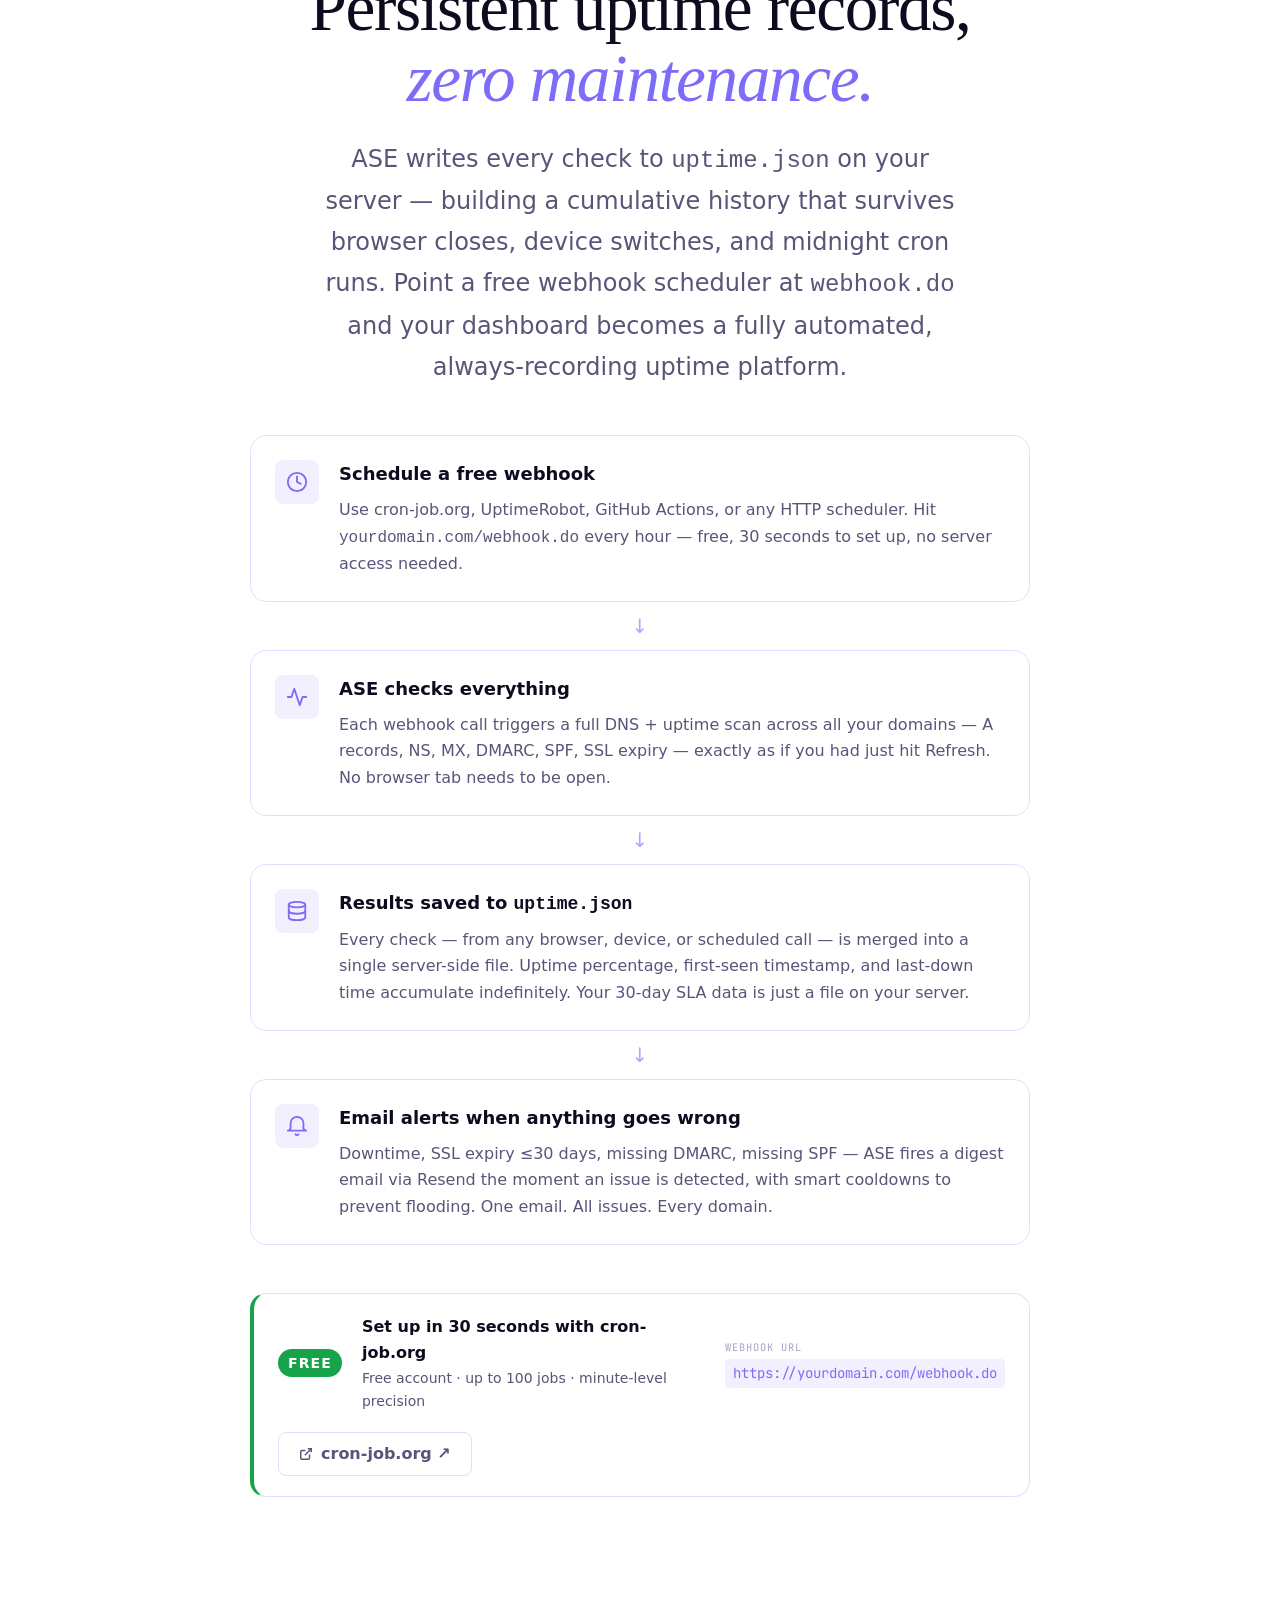
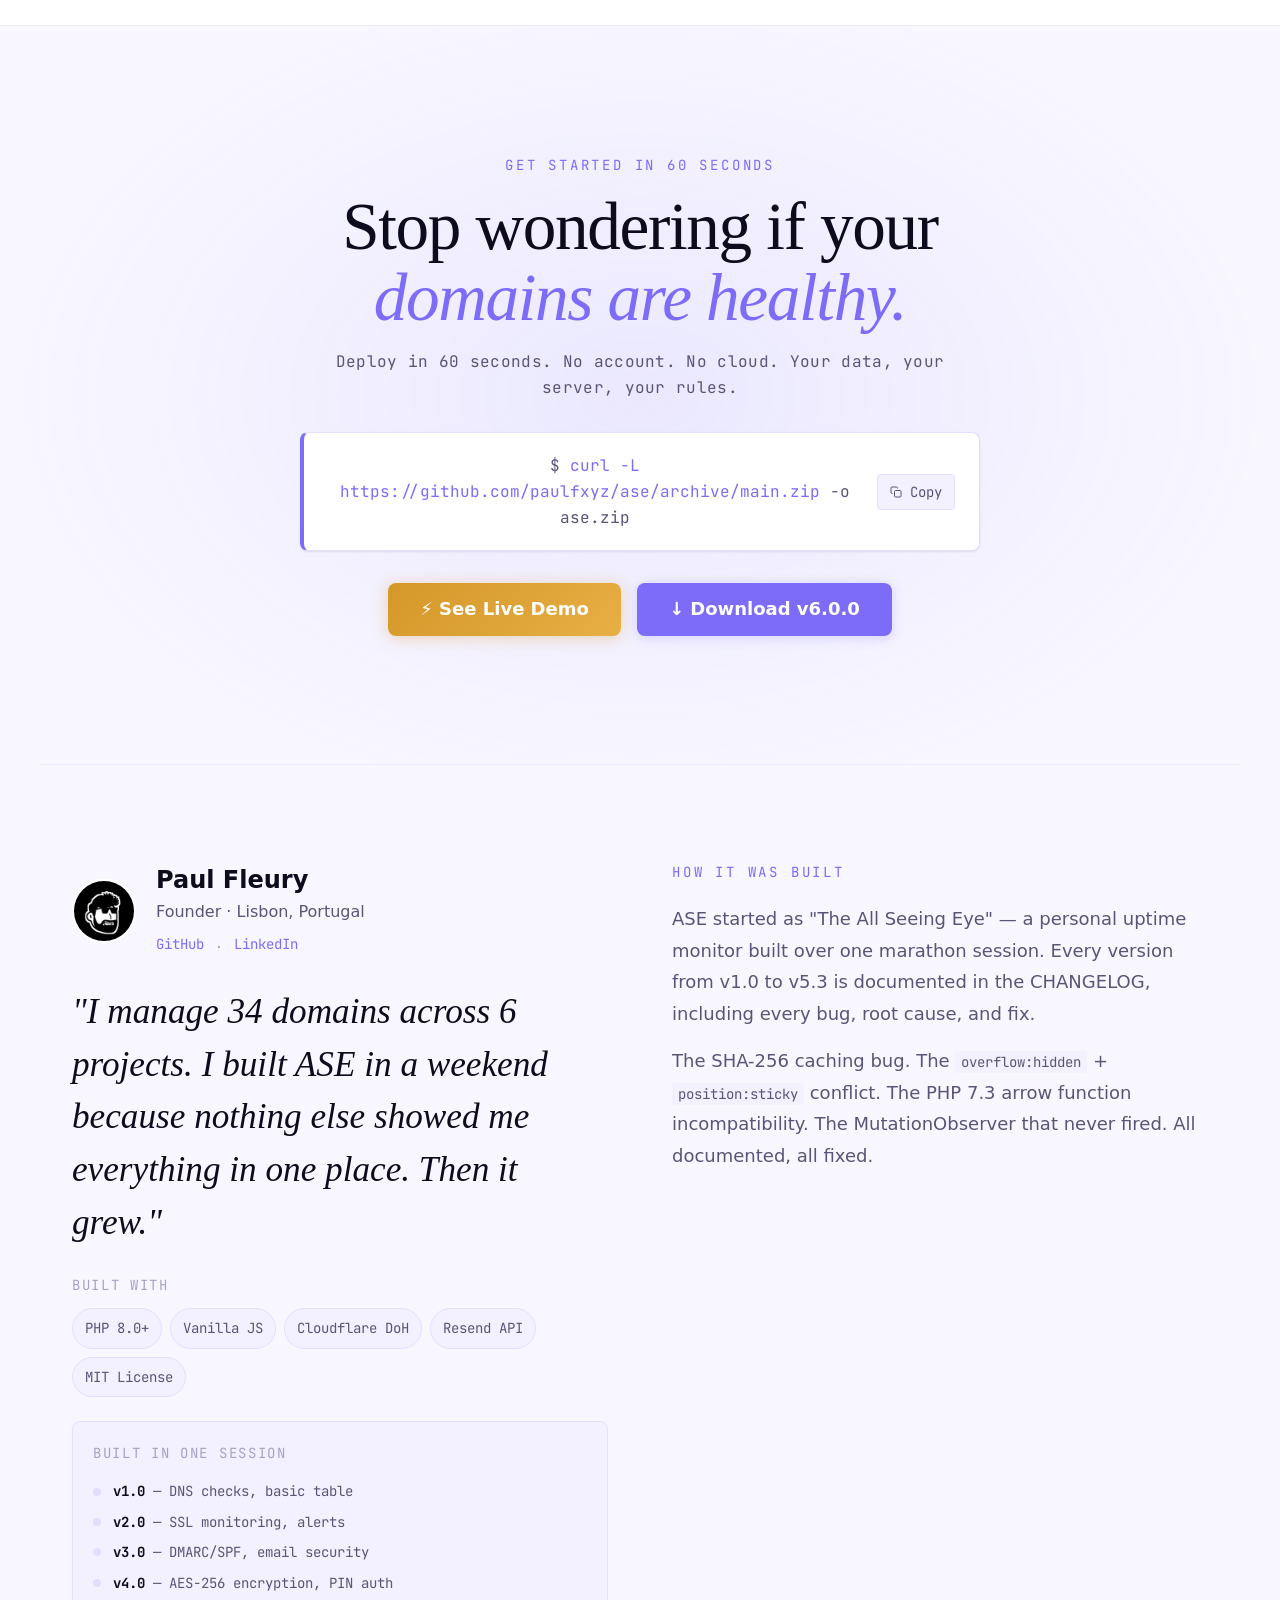
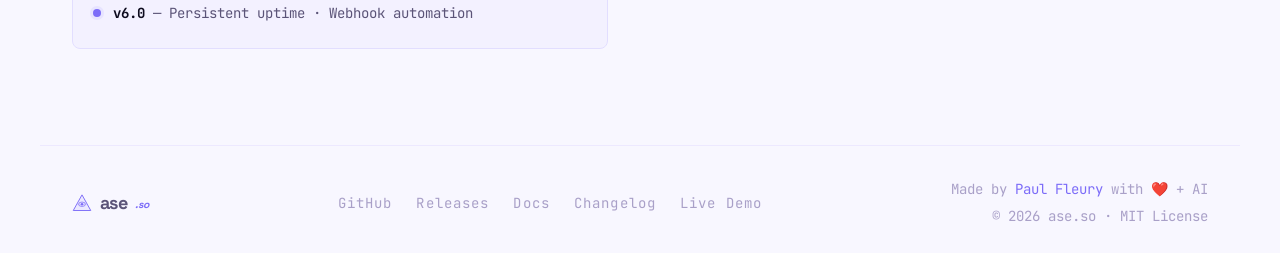
==== commit 21e6c9af: "style: hero title 4-line stack across all 11 languages - Add hero_title_3 key to i18n.js for all 11 " ====
--- a/landing.html
+++ b/landing.html
@@ -2145,7 +2145,7 @@
 
     <!-- Title -->
     <h1 class="hero-title">
-      <span data-i18n="hero_title_1">The</span><br><em data-i18n="hero_title_em">Guardian</em><br><span data-i18n="hero_title_2">for your<br>websites</span>
+      <span data-i18n="hero_title_1">The</span><br><em data-i18n="hero_title_em">Guardian</em><br><span data-i18n="hero_title_2">for your</span><br><span data-i18n="hero_title_3">websites</span>
     </h1>
 
     <!-- Subtitle -->
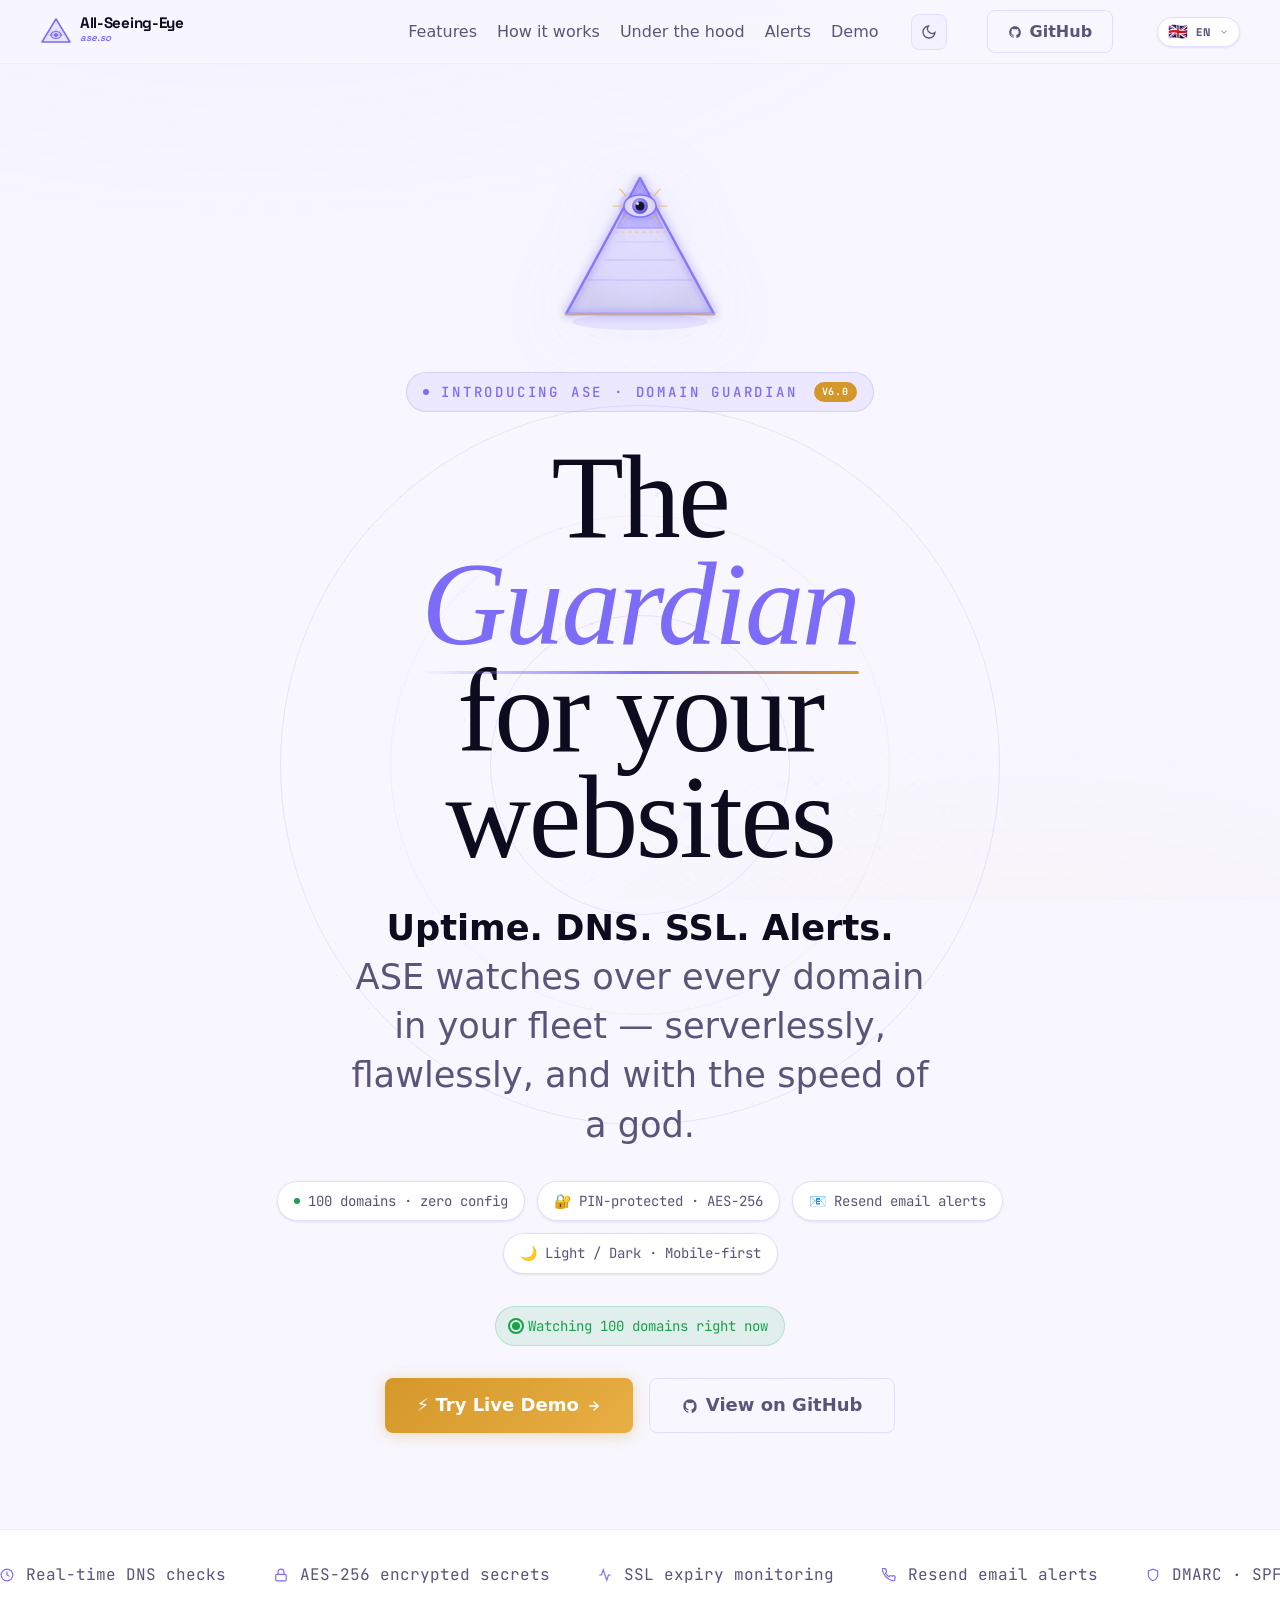
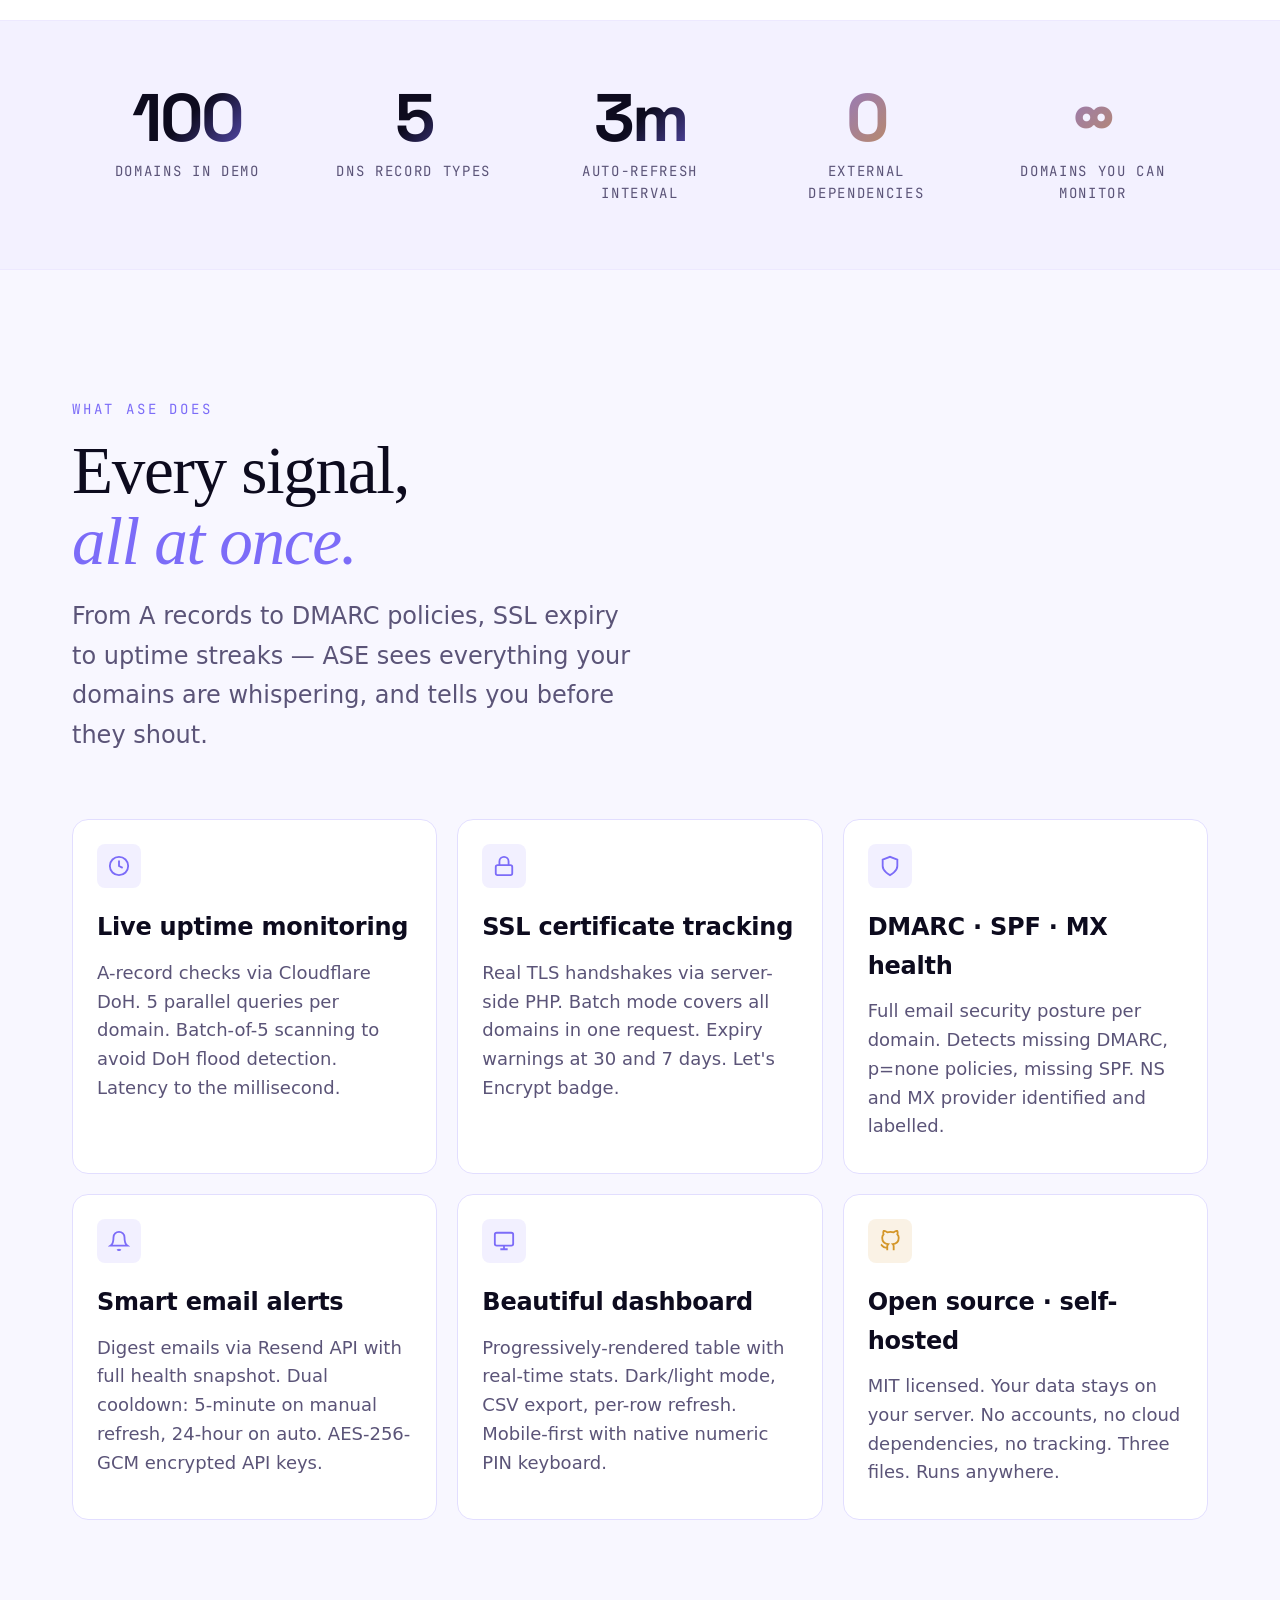
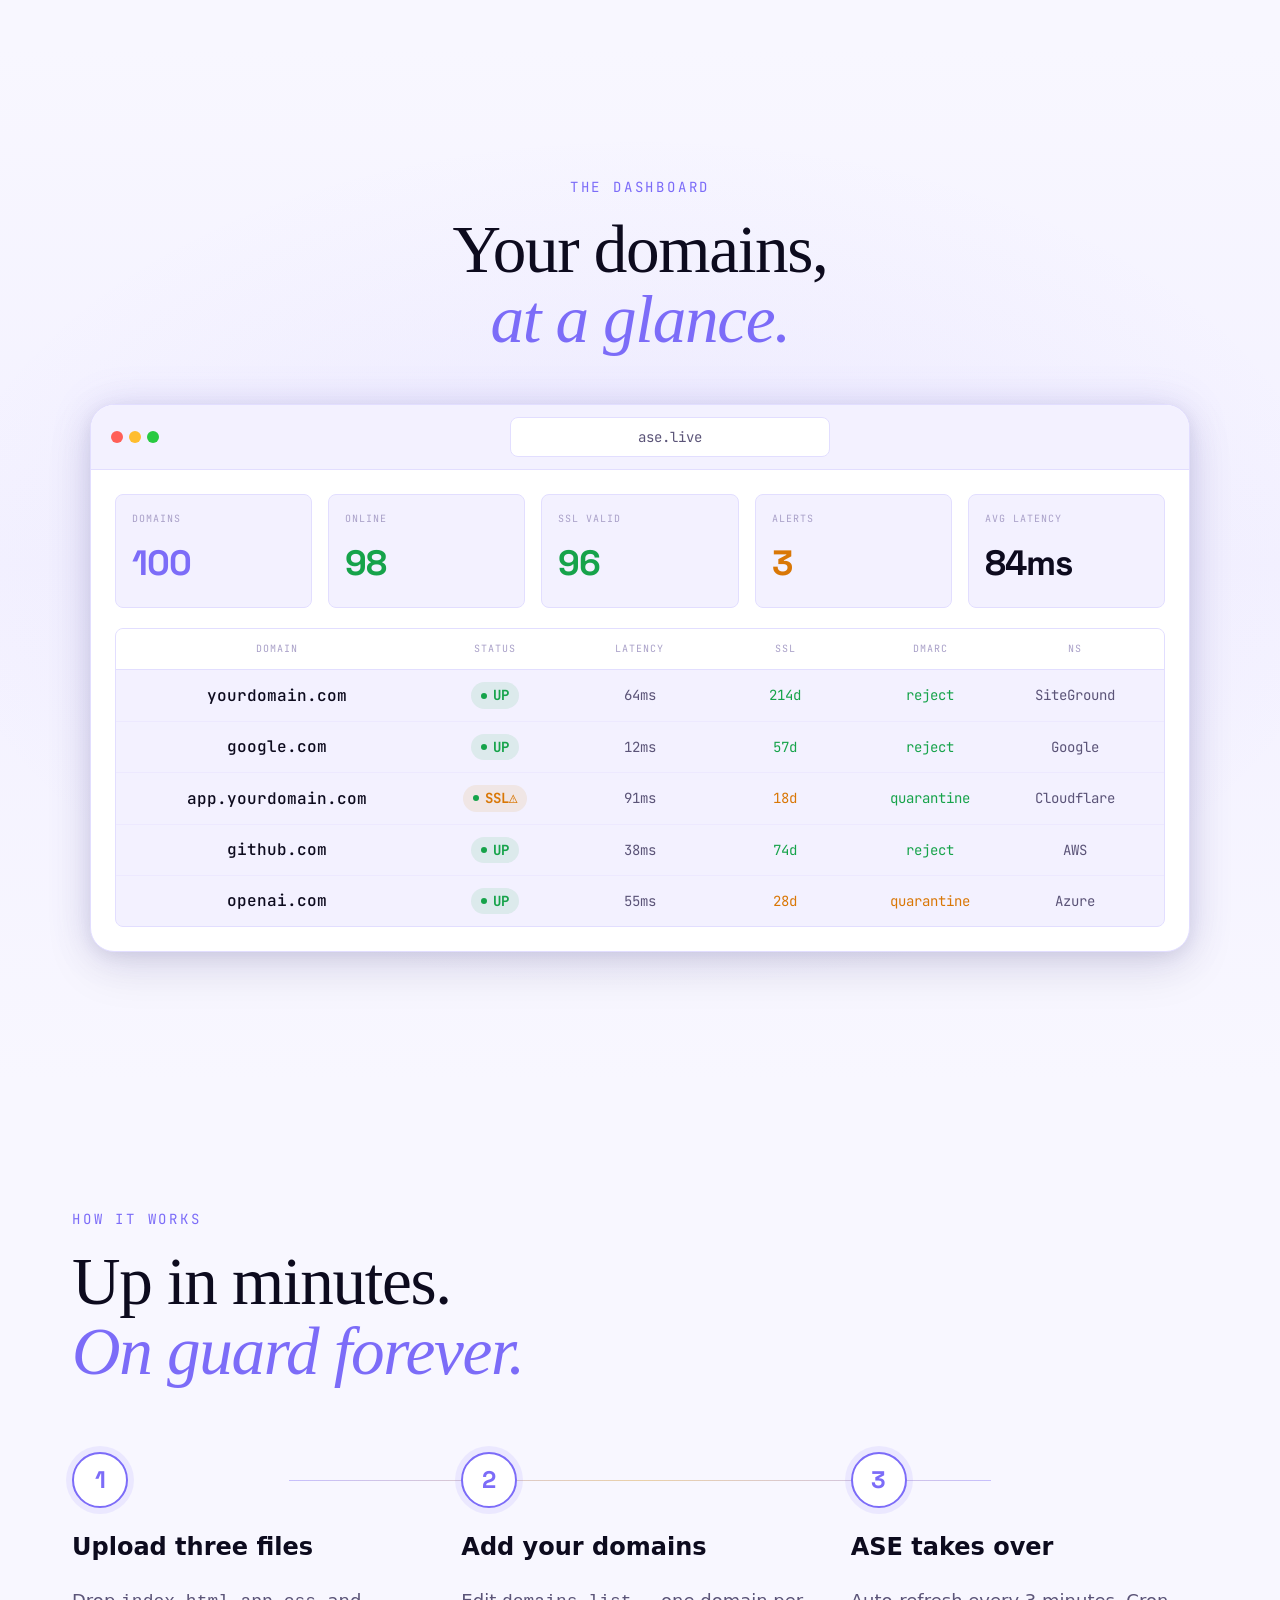
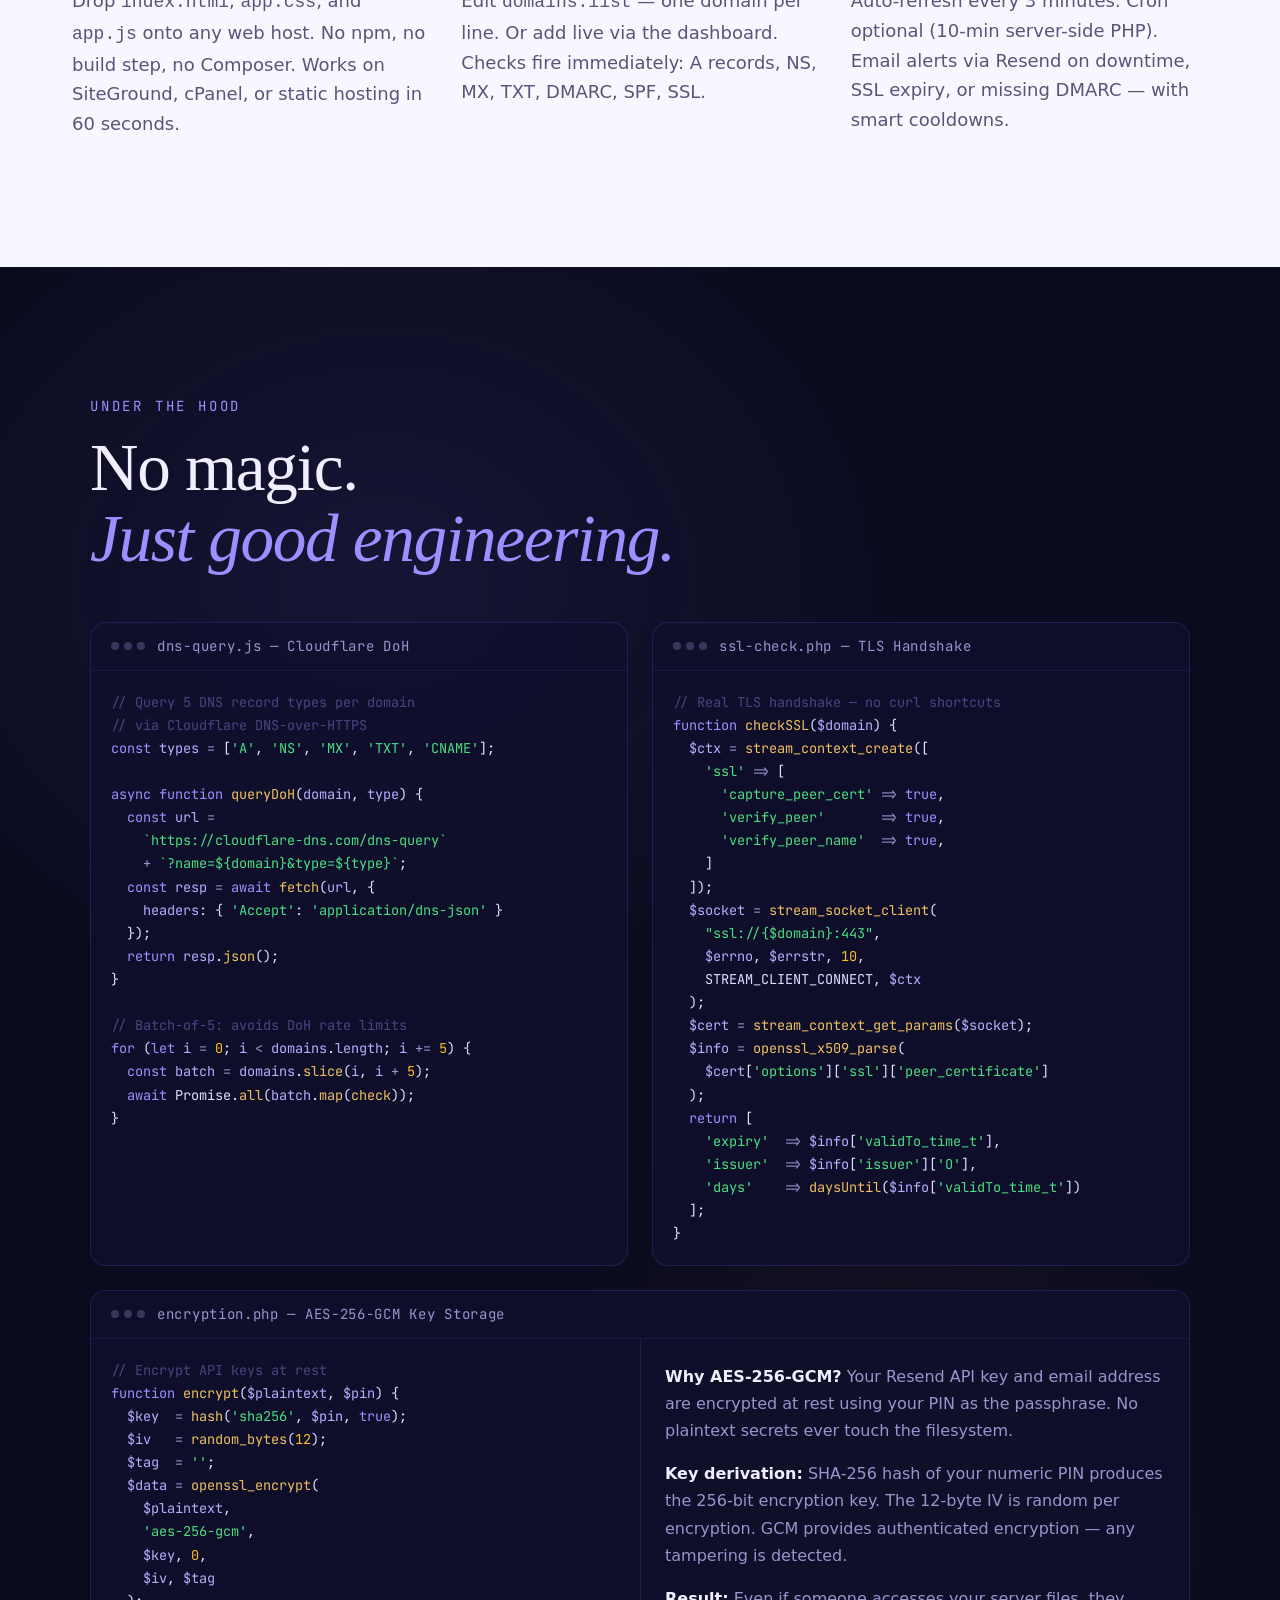
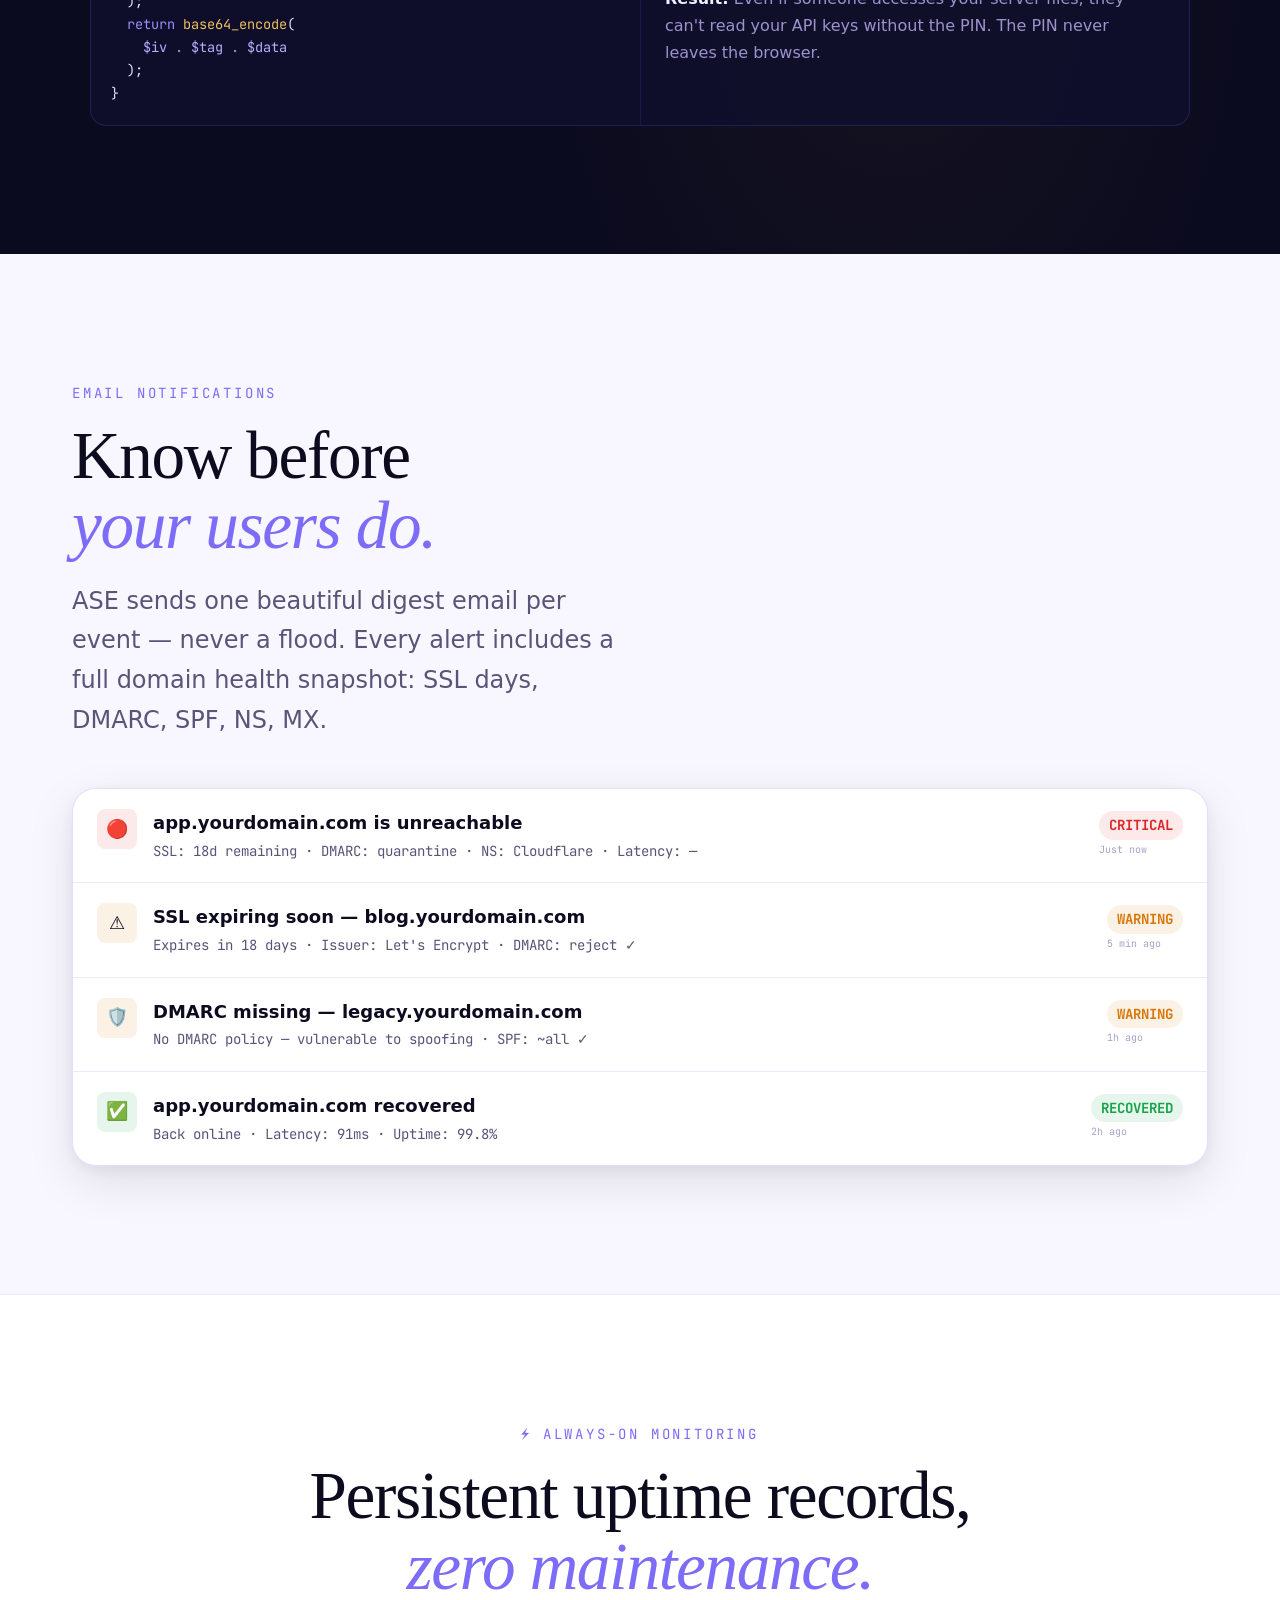
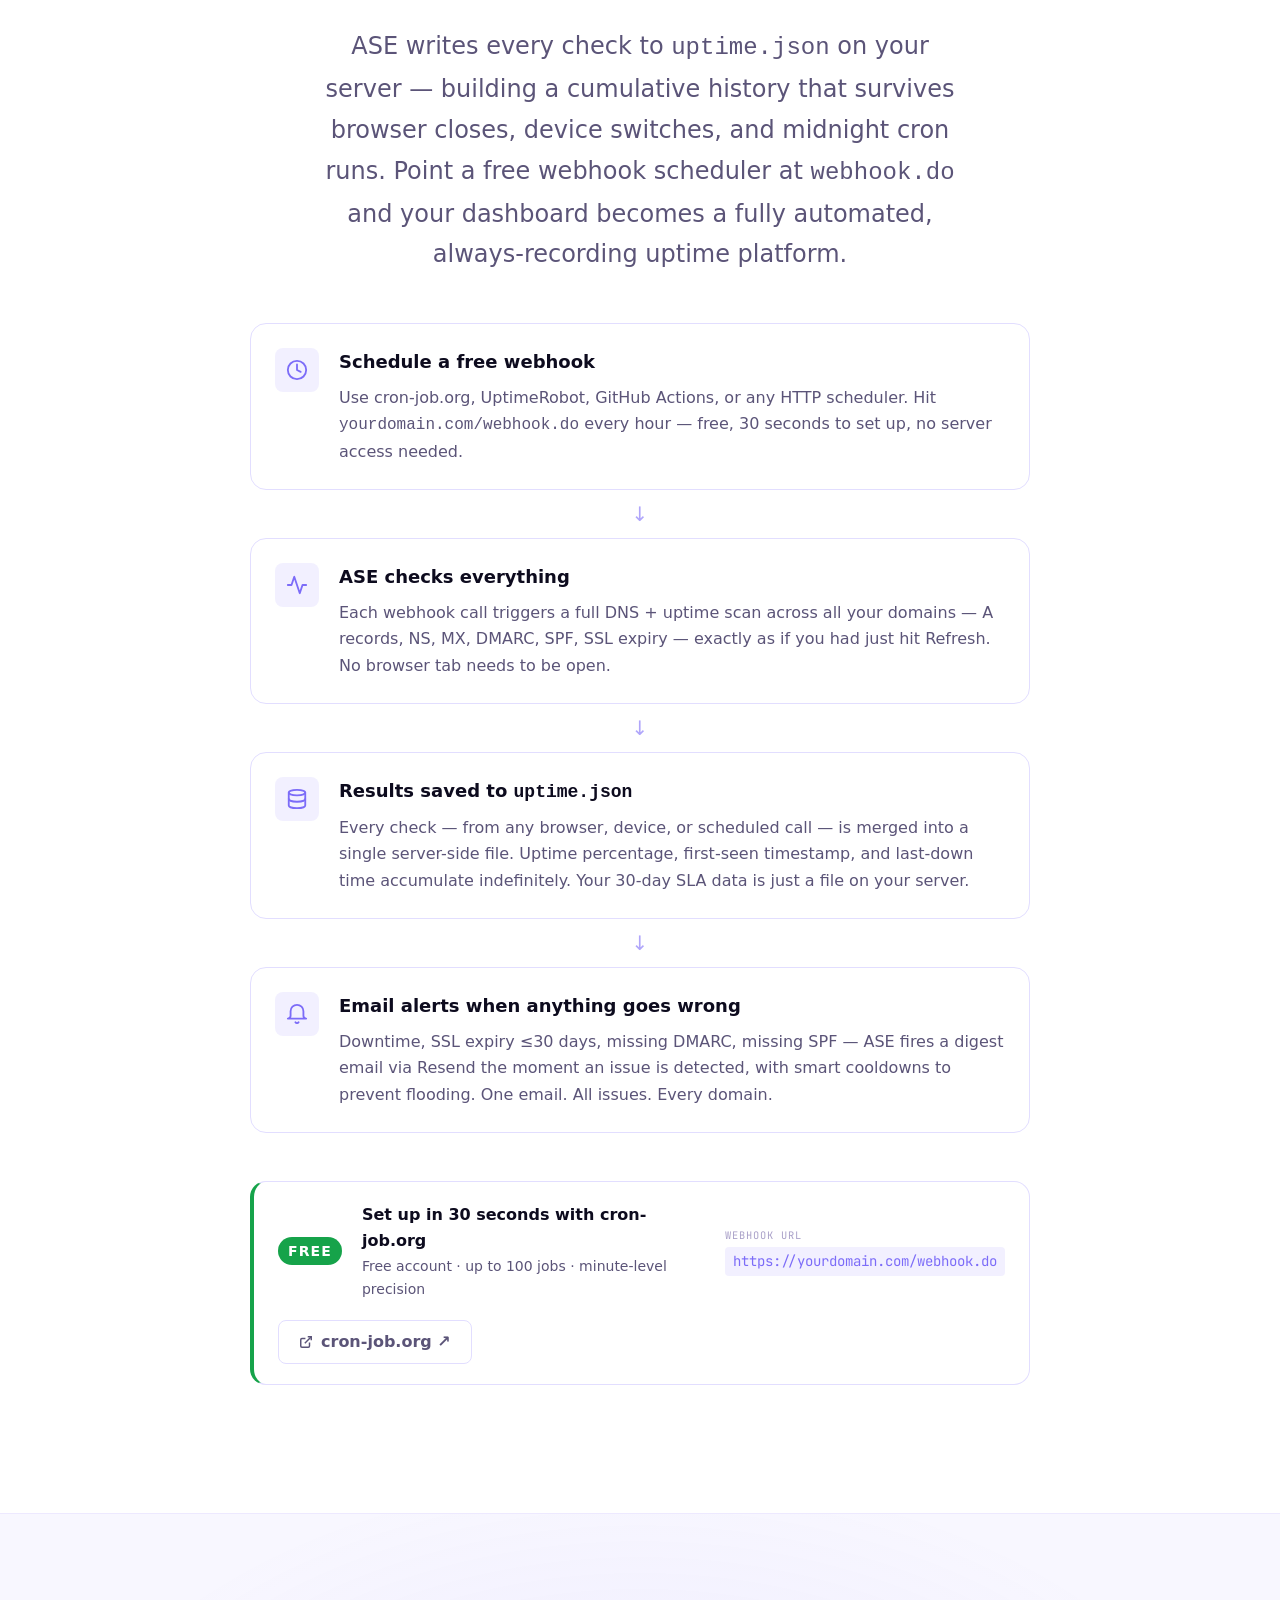
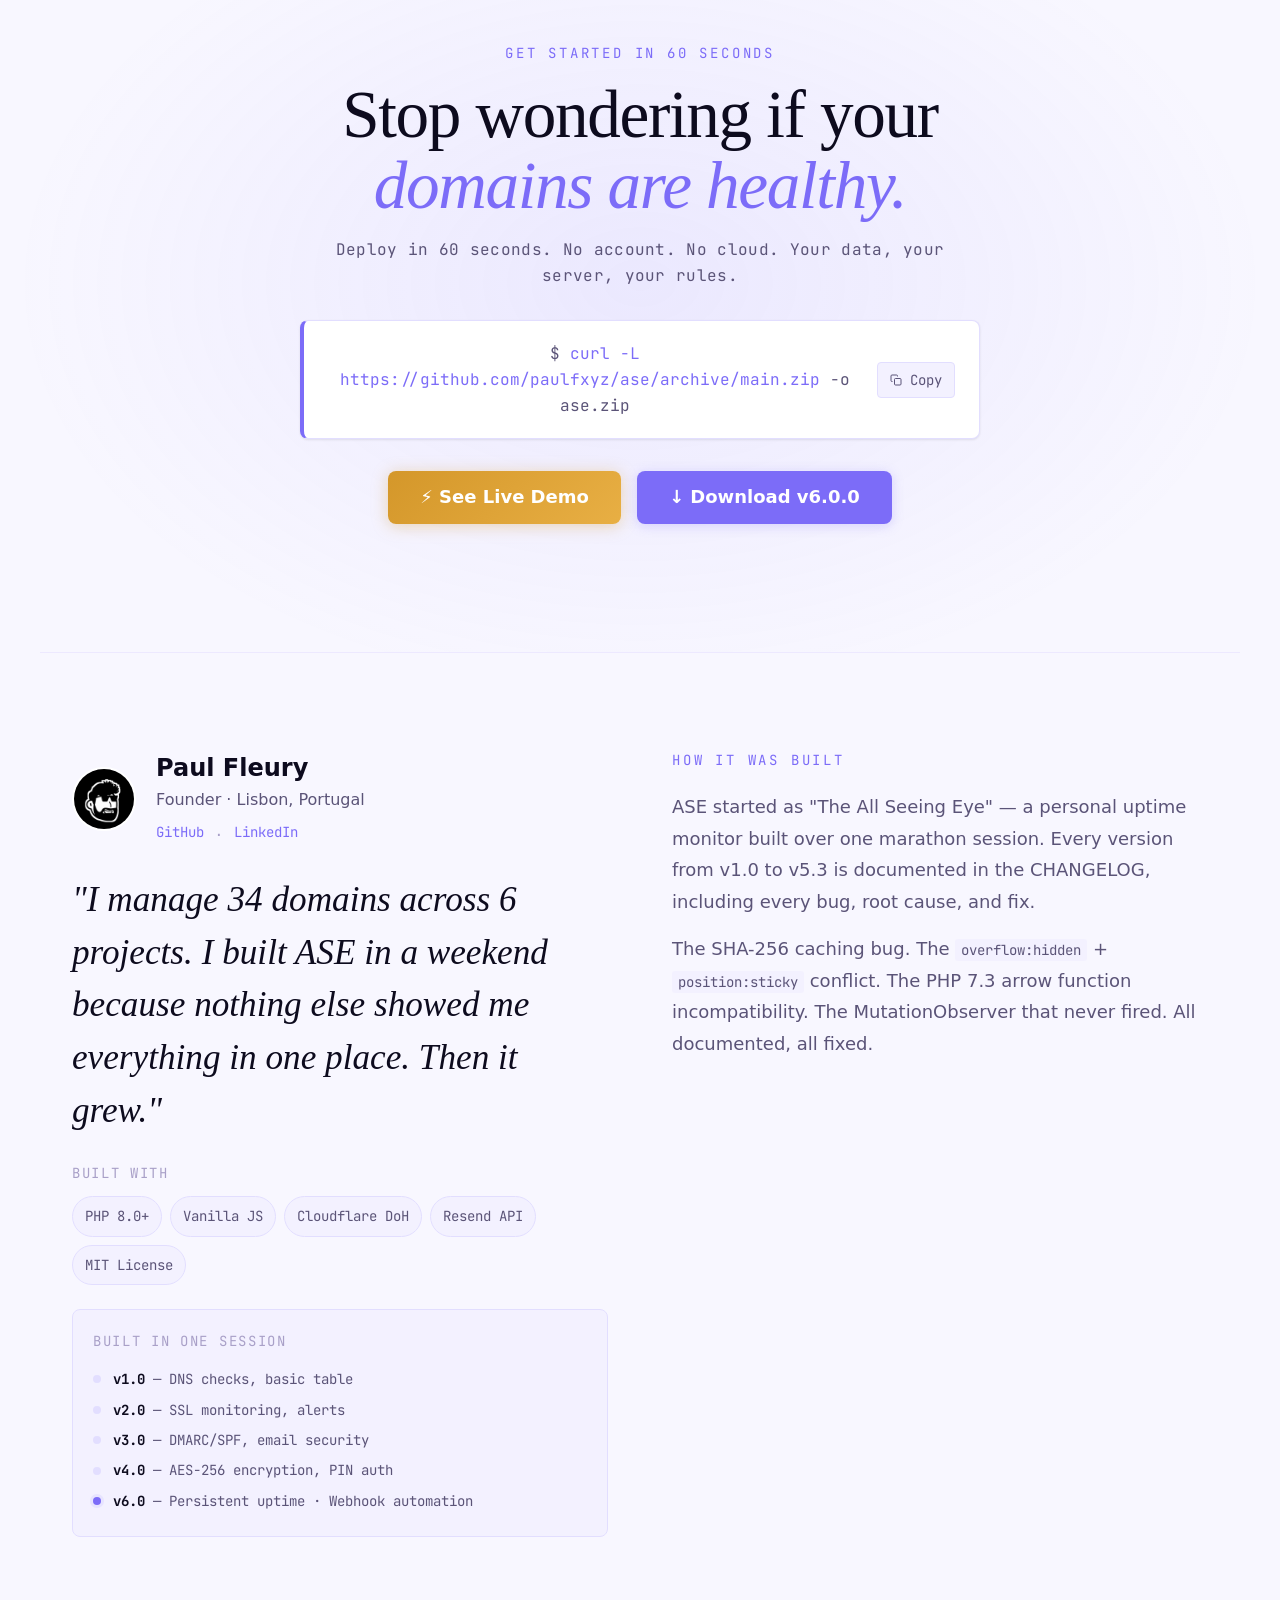
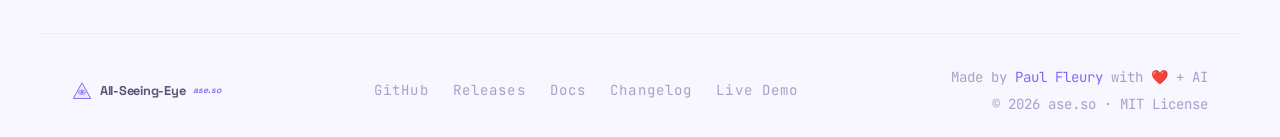
==== commit ee93ae49: "feat: proper All-Seeing-Eye favicon/app icons (PNG + ICO, all sizes) - favicon.ico: multi-size (16/3" ====
--- a/landing.html
+++ b/landing.html
@@ -10,13 +10,11 @@
 <meta name="theme-color" content="#7C6CF8">
 
 <!-- Favicons & App Icons -->
-<!-- SVG favicon — scales perfectly at all sizes -->
-<link rel="icon" type="image/svg+xml" href="data:image/svg+xml,<svg xmlns='http://www.w3.org/2000/svg' viewBox='0 0 32 32'><rect width='32' height='32' rx='7' fill='%230D0B1E'/><polygon points='16,4 28,27 4,27' fill='%237C6CF8' opacity='0.25'/><polygon points='16,4 28,27 4,27' stroke='%237C6CF8' stroke-width='1.5' stroke-linejoin='round' fill='none'/><line x1='9' y1='19' x2='23' y2='19' stroke='%23F0C060' stroke-width='0.8' opacity='0.6'/><ellipse cx='16' cy='14' rx='5' ry='3.2' fill='white' opacity='0.9'/><circle cx='16' cy='14' r='2.2' fill='%237C6CF8'/><circle cx='16' cy='14' r='1.1' fill='%230D0B1E'/><circle cx='15' cy='13.2' r='0.6' fill='white' opacity='0.9'/></svg>">
-<!-- PNG fallback for legacy browsers -->
-<link rel="alternate icon" type="image/png" sizes="32x32" href="[data-uri]">
-<!-- Apple Touch Icon -->
-<link rel="apple-touch-icon" sizes="180x180" href="data:image/svg+xml,<svg xmlns='http://www.w3.org/2000/svg' viewBox='0 0 180 180'><rect width='180' height='180' rx='40' fill='%230D0B1E'/><polygon points='90,20 164,156 16,156' fill='%237C6CF8' opacity='0.25'/><polygon points='90,20 164,156 16,156' stroke='%237C6CF8' stroke-width='4' stroke-linejoin='round' fill='none'/><line x1='50' y1='108' x2='130' y2='108' stroke='%23F0C060' stroke-width='2' opacity='0.5'/><ellipse cx='90' cy='78' rx='28' ry='18' fill='white' opacity='0.92'/><circle cx='90' cy='78' r='14' fill='%237C6CF8'/><circle cx='90' cy='78' r='7' fill='%230D0B1E'/><circle cx='85' cy='73' r='4' fill='white' opacity='0.9'/></svg>">
-<!-- PWA / manifest color -->
+<link rel="icon" type="image/x-icon" href="/favicon.ico">
+<link rel="icon" type="image/png" sizes="32x32" href="/favicon-32.png">
+<link rel="apple-touch-icon" sizes="180x180" href="/apple-touch-icon.png">
+<link rel="icon" type="image/png" sizes="192x192" href="/icon-192.png">
+<link rel="icon" type="image/png" sizes="512x512" href="/icon-512.png">
 <meta name="apple-mobile-web-app-capable" content="yes">
 <meta name="apple-mobile-web-app-status-bar-style" content="default">
 <meta name="apple-mobile-web-app-title" content="ASE">
@@ -233,33 +231,31 @@
 
 .nav-logo-wordmark {
   display: inline-flex;
-  align-items: baseline;
-  gap: 2px;
+  flex-direction: column;
+  align-items: flex-start;
+  gap: 0;
   line-height: 1;
   position: relative;
-  top: -3px;
+  top: -2px;
 }
 
 .nav-logo-wordmark .logo-ase {
   font-family: 'Space Grotesk', sans-serif;
-  font-size: 1.45rem;
+  font-size: 0.95rem;
   font-weight: 700;
-  letter-spacing: -0.04em;
+  letter-spacing: -0.02em;
   color: var(--text);
-  line-height: 1;
+  line-height: 1.1;
 }
 
 .nav-logo-wordmark .logo-tld {
   font-family: 'Space Grotesk', sans-serif;
-  font-size: 0.88rem;
-  font-weight: 700;
+  font-size: 0.62rem;
+  font-weight: 600;
   font-style: italic;
-  letter-spacing: -0.01em;
+  letter-spacing: 0.01em;
   color: var(--accent);
-  line-height: 1;
-  /* shift down relative to baseline */
-  position: relative;
-  top: 5px;
+  line-height: 1.2;
 }
 
 /* Nav links */
@@ -1675,23 +1671,27 @@
   gap: var(--space-2);
 }
 
+.footer-logo span.logo-ase,
+.footer-logo span.logo-tld {
+  display: block;
+}
+
 .footer-logo .logo-ase {
   font-family: 'Space Grotesk', sans-serif;
-  font-size: var(--text-base);
+  font-size: 0.8rem;
   font-weight: 700;
-  letter-spacing: -0.04em;
+  letter-spacing: -0.02em;
   color: var(--text-muted);
-  line-height: 1;
+  line-height: 1.1;
 }
 
 .footer-logo .logo-tld {
   font-family: 'Space Grotesk', sans-serif;
-  font-size: 0.65rem;
-  font-weight: 700;
+  font-size: 0.55rem;
+  font-weight: 600;
   font-style: italic;
   color: var(--accent);
-  position: relative;
-  top: 3px;
+  line-height: 1.2;
 }
 
 .footer-links {
@@ -1941,7 +1941,7 @@
         <line x1="21" y1="19" x2="22.5" y2="19" stroke="currentColor" stroke-width="1" opacity="0.6"/>
         <line x1="11" y1="19" x2="9.5" y2="19" stroke="currentColor" stroke-width="1" opacity="0.6"/>
       </svg>
-      <span class="nav-logo-wordmark"><span class="logo-ase">ase</span><span class="logo-tld">.so</span></span>
+      <span class="nav-logo-wordmark"><span class="logo-ase">All-Seeing-Eye</span><span class="logo-tld">ase.so</span></span>
     </a>
 
     <ul class="nav-links">
@@ -2838,7 +2838,7 @@
       <ellipse cx="16" cy="18" rx="5.5" ry="3.5" stroke="currentColor" stroke-width="1.2" fill="none"/>
       <circle cx="16" cy="18" r="2" fill="currentColor"/>
     </svg>
-    <span class="logo-ase">ase</span><span class="logo-tld">.so</span>
+    <span class="logo-ase">All-Seeing-Eye</span><span class="logo-tld">ase.so</span>
   </div>
 
   <div class="footer-links">
